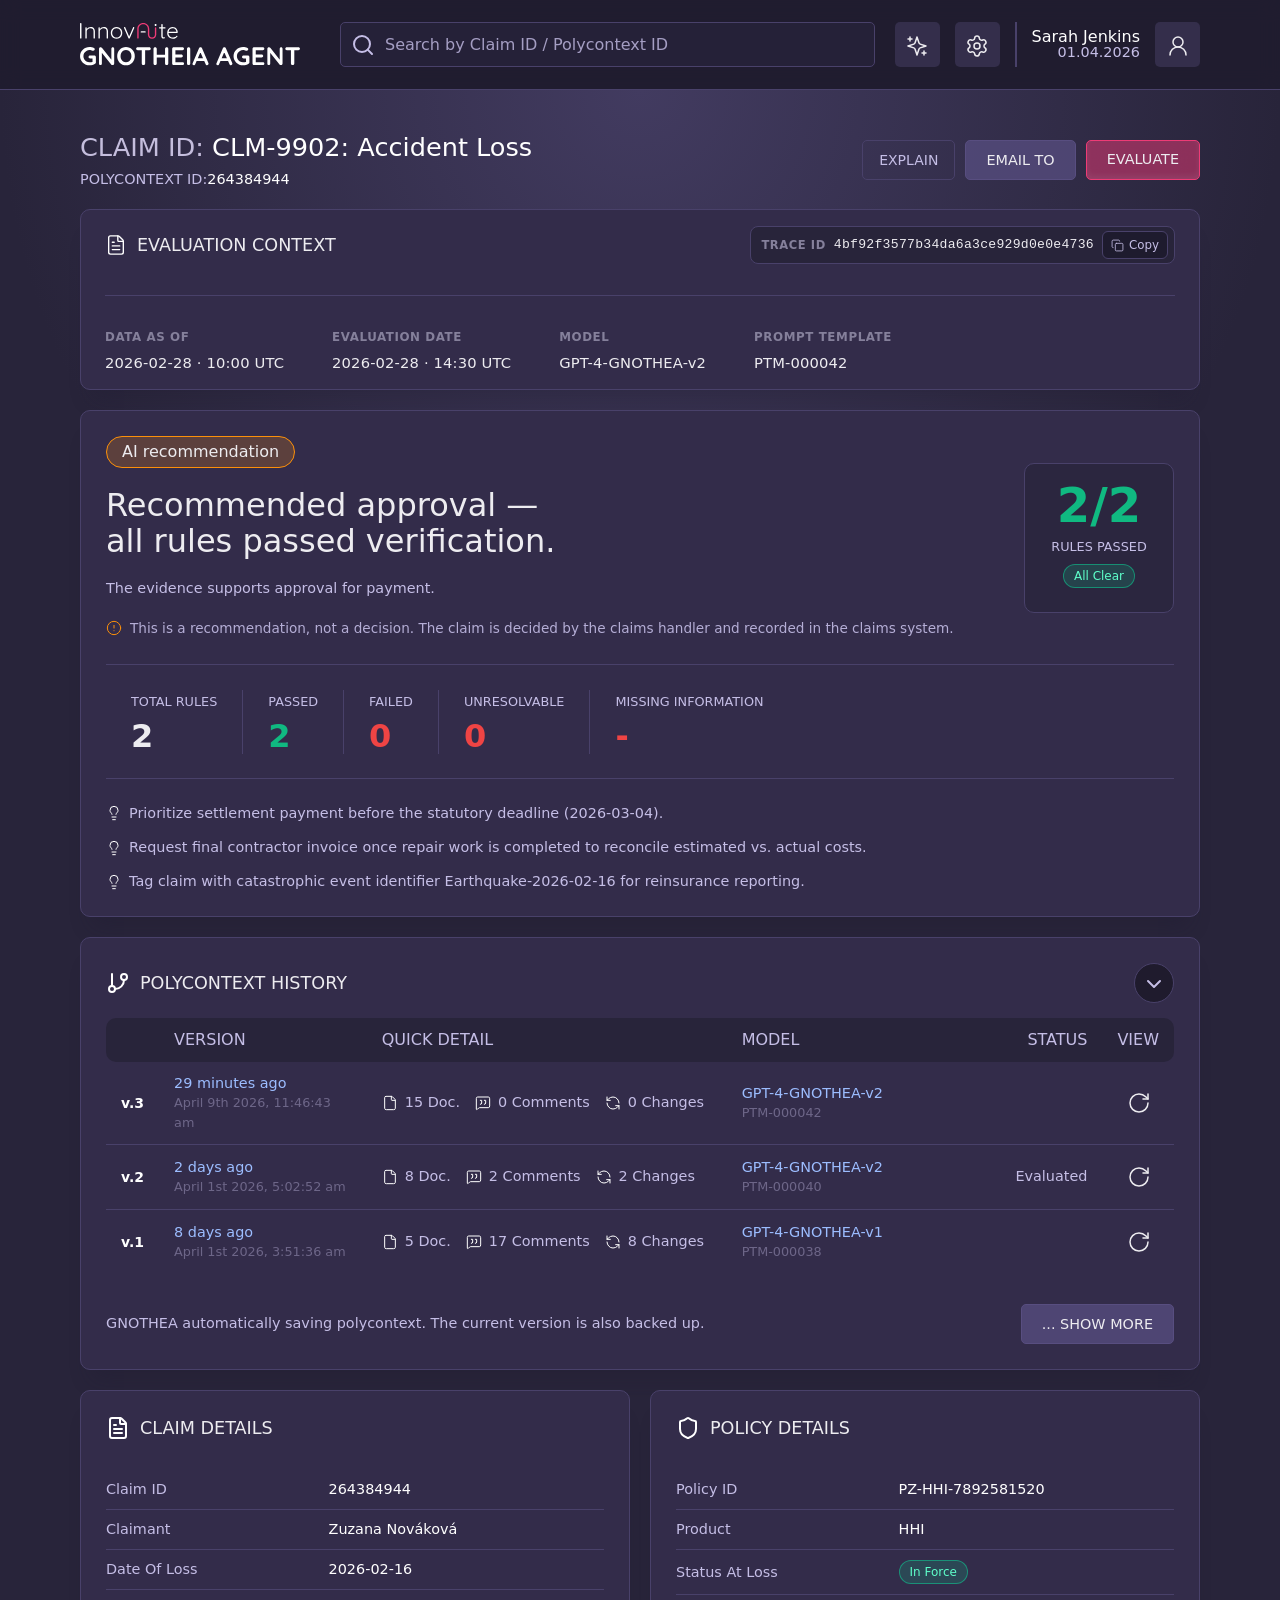
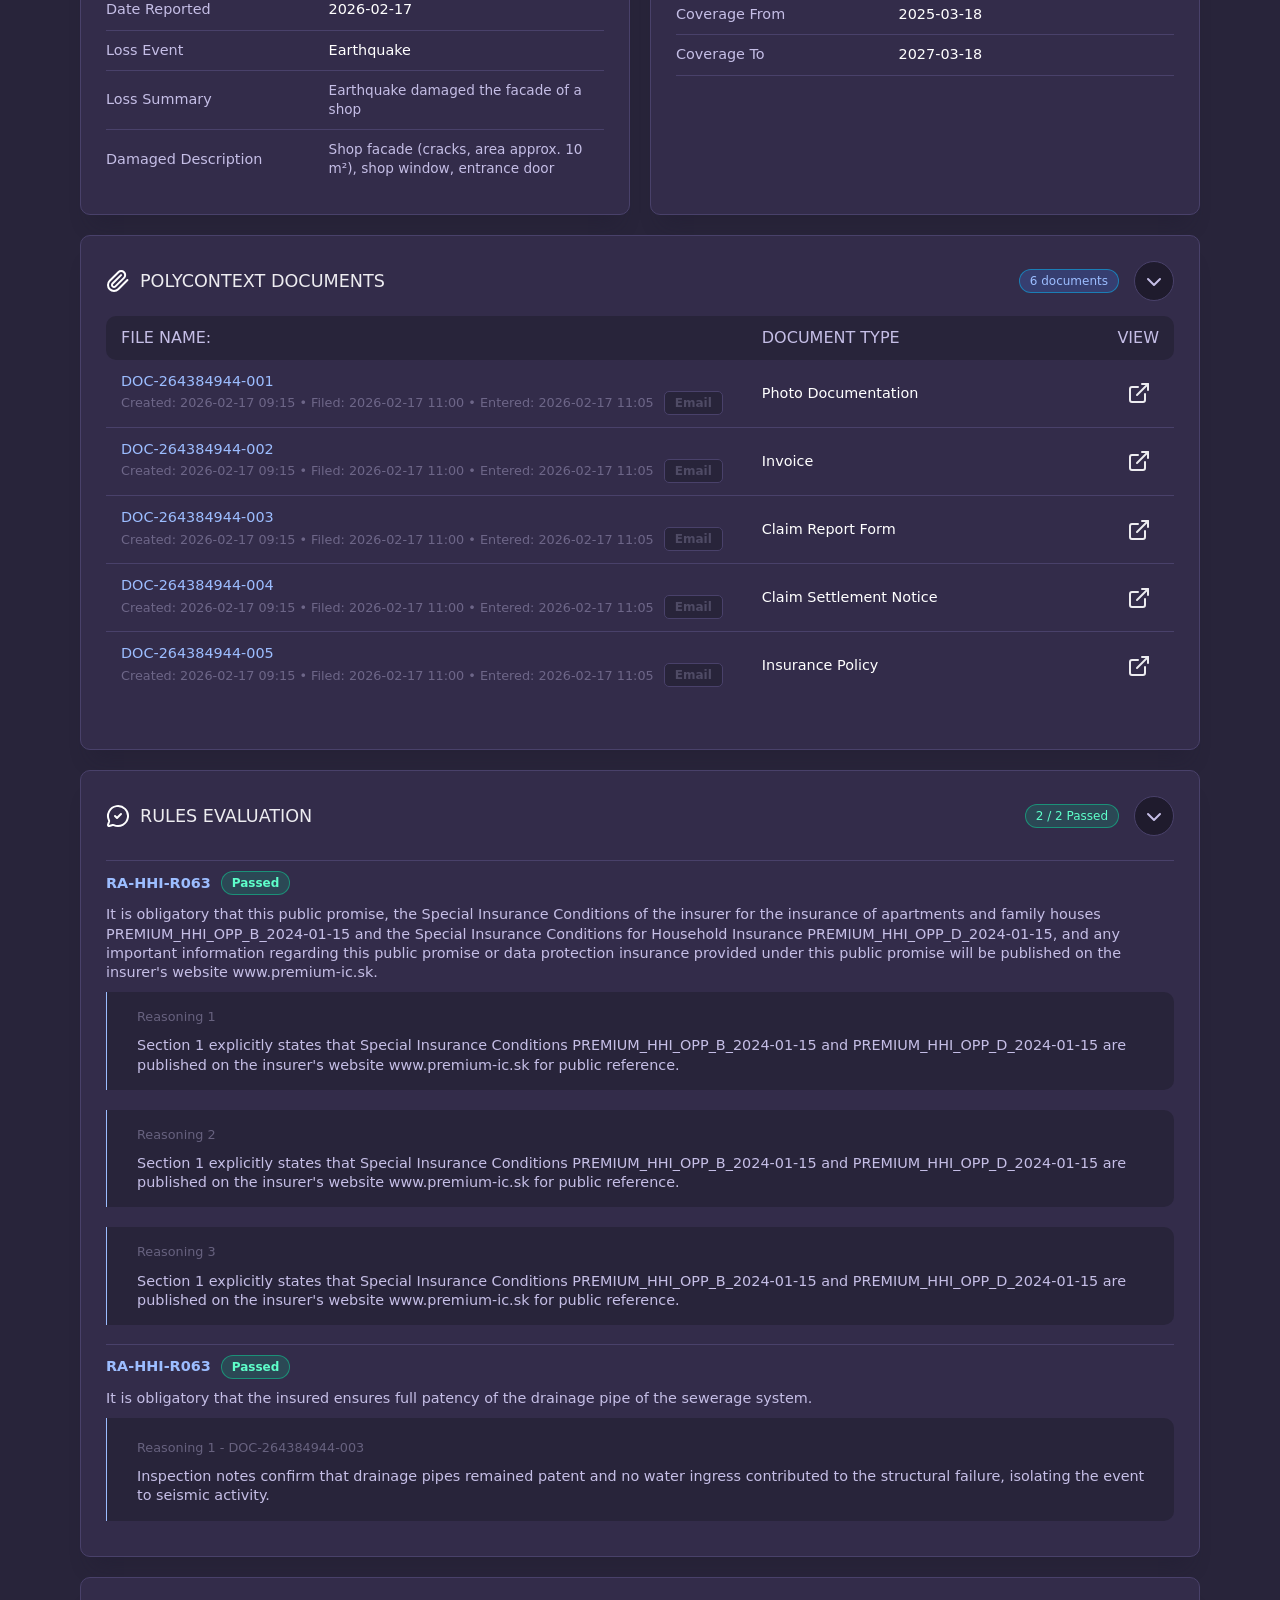
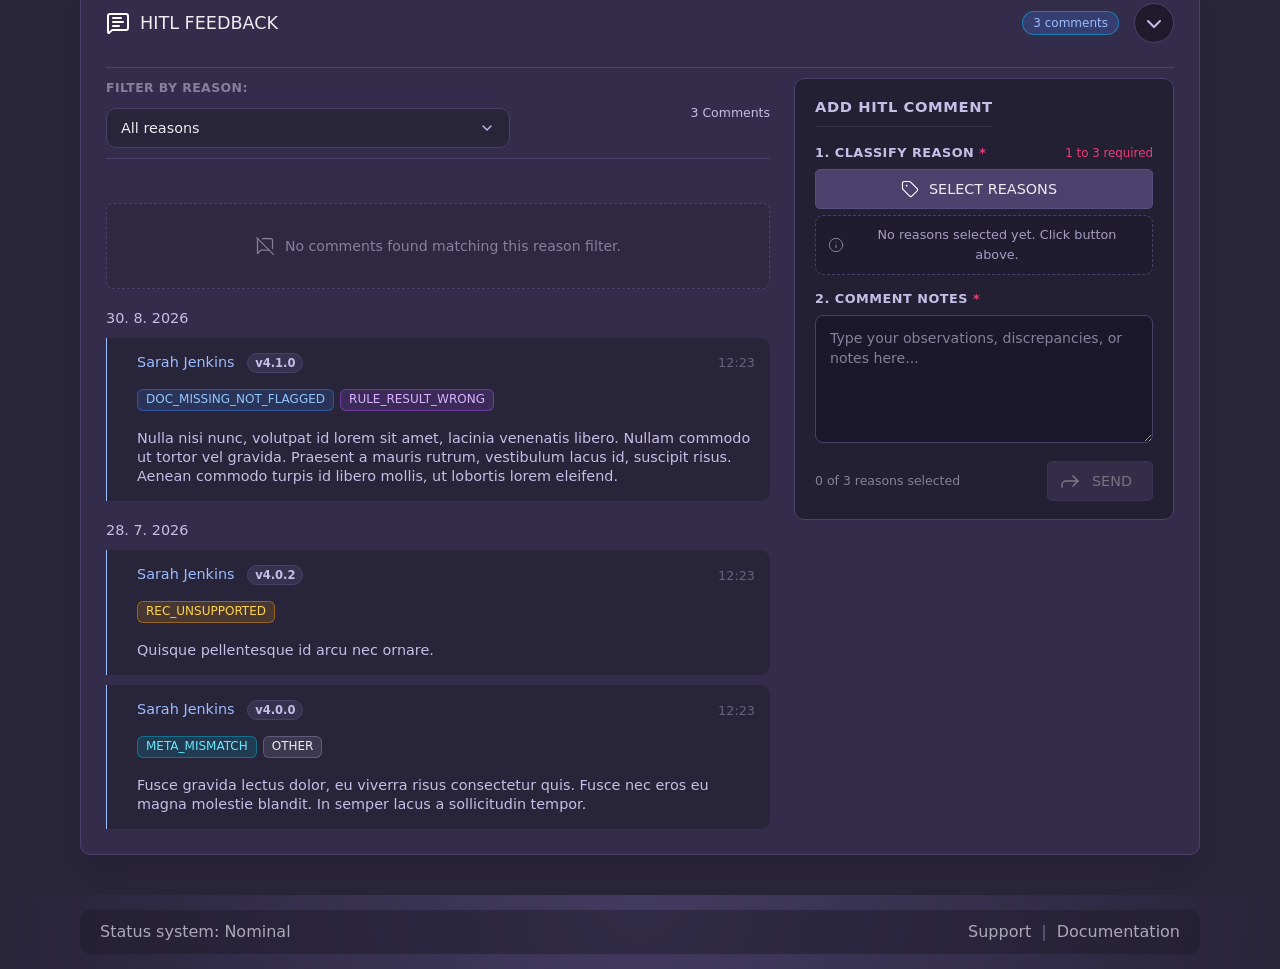
==== claim-detail.html @ 26754377 "Update mobile navigation drawer layout: group action icons side-by-side with user profile" ====
<!DOCTYPE html>
<html data-wf-page="6ad4727d2c3e1e196ad4727d" data-wf-site="69aa2784ca12161ae1c2893b" lang="en">
<head>
  <meta charset="utf-8">
  <title>Claim Evaluation Record - CLM-9902</title>
  <meta content="width=device-width, initial-scale=1" name="viewport">
  <meta content="Webflow" name="generator">
  <link href="css/normalize.css" rel="stylesheet" type="text/css">
  <link href="css/webflow.css" rel="stylesheet" type="text/css">
  <link href="css/gnotheia.webflow.css" rel="stylesheet" type="text/css">
  <link href="css/responsive.css" rel="stylesheet" type="text/css">
  <link href="images/favicon.ico" rel="shortcut icon" type="image/x-icon">
  <link href="images/webclip.png" rel="apple-touch-icon">
</head>
<body class="body">
  <div data-collapse="medium" data-animation="default" data-duration="400" role="banner" class="brix---header-wrapper-lenka w-nav">
    <div class="brix---container-default w-container">
      <div class="brix---header-content-wrapper">
        <div class="div-block-36">
          <a href="index.html" class="brix---header-logo-link w-nav-brand"><img width="254" src="images/GA_Logo_v2.svg" alt="Gnotheia" class="brix---header-logo"></a>
          <div class="searchwrap">
            <div class="search_input">
              <div class="code-embed-8 w-embed"><svg xmlns="http://www.w3.org/2000/svg" width="24" height="24" viewbox="0 0 24 24" fill="none" stroke="currentColor" stroke-width="2" stroke-linecap="round" stroke-linejoin="round" class="lucide lucide-search-icon lucide-search">
                  <path d="m21 21-4.34-4.34"></path>
                  <circle cx="11" cy="11" r="8"></circle>
                </svg></div>
              <input type="search" class="search-input-field" placeholder="Search by Claim ID / Polycontext ID" aria-label="Search by Claim ID / Polycontext ID">
            </div>
          </div>
          <div>
            <nav role="navigation" class="brix---header-menu-wrapper w-nav-menu">
              <ul role="list" class="brix---header-nav-menu-list">
                <li class="brix---header-nav-list-item mobile-menu-search-item">
                  <div class="searchwrap">
                    <div class="search_input">
                      <div class="code-embed-8 w-embed"><svg xmlns="http://www.w3.org/2000/svg" width="24" height="24" viewBox="0 0 24 24" fill="none" stroke="currentColor" stroke-width="2" stroke-linecap="round" stroke-linejoin="round" class="lucide lucide-search-icon lucide-search">
                          <path d="m21 21-4.34-4.34"></path>
                          <circle cx="11" cy="11" r="8"></circle>
                        </svg></div>
                      <input type="search" class="search-input-field" placeholder="Search by Claim ID / Polycontext ID" aria-label="Search by Claim ID / Polycontext ID">
                    </div>
                  </div>
                </li>
                <li class="brix---header-nav-list-item hide_menu_item">
                  <div data-delay="0" data-hover="true" class="brix---dropdown-wrapper w-dropdown">
                    <div class="brix---dropdown-toggle w-dropdown-toggle">
                      <div>Resources</div><img alt="Icon Rounded Chevron Dark - BRIX Templates" src="images/line-rounded-chevron-down-black-brix-templates.svg" class="brix---dropdown-chevron">
                    </div>
                    <nav class="brix---dropdown-column-wrapper w-dropdown-list">
                      <div class="brix---dropdown-card">
                        <div class="brix---dropdown-pd">
                          <div class="w-layout-grid brix---dropdown-links-grid">
                            <a href="#" class="brix---dropdown-link w-dropdown-link">Mobile app</a>
                            <a href="#" class="brix---dropdown-link w-dropdown-link">Desktop app</a>
                            <a href="#" class="brix---dropdown-link w-dropdown-link">Multiple users</a>
                            <a href="#" class="brix---dropdown-link w-dropdown-link">Integrations</a>
                            <a href="#" class="brix---dropdown-link w-dropdown-link">Monthly reports</a>
                            <a href="#" class="brix---dropdown-link w-dropdown-link">Granular permissions</a>
                          </div>
                        </div>
                      </div>
                    </nav>
                  </div>
                </li>
                <li class="brix---header-nav-list-item nav-actions-wrap">
                  <a href="explainability.html" class="user_btn w-inline-block" title="Explainability" aria-label="Explainability">
                    <div class="code-embed-8 w-embed"><svg xmlns="http://www.w3.org/2000/svg" width="24" height="24" viewbox="0 0 24 24" fill="none" stroke="currentColor" stroke-width="1.5" stroke-linecap="round" stroke-linejoin="round" class="lucide lucide-sparkles-icon lucide-sparkles">
                        <path d="m12 3-1.912 5.813a2 2 0 0 1-1.275 1.275L3 12l5.813 1.912a2 2 0 0 1 1.275 1.275L12 21l1.912-5.813a2 2 0 0 1 1.275-1.275L21 12l-5.813-1.912a2 2 0 0 1-1.275-1.275L12 3Z"></path>
                        <path d="M5 3v4"></path>
                        <path d="M19 17v4"></path>
                        <path d="M3 5h4"></path>
                        <path d="M17 19h4"></path>
                      </svg></div>
                  </a>
                  <a href="rules-management.html" class="user_btn w-inline-block" title="Rules Management" aria-label="Rules Management">
                    <div class="code-embed-8 w-embed"><svg xmlns="http://www.w3.org/2000/svg" width="24" height="24" viewbox="0 0 24 24" fill="none" stroke="currentColor" stroke-width="1.5" stroke-linecap="round" stroke-linejoin="round" class="lucide lucide-settings-icon lucide-settings">
                        <path d="M9.671 4.136a2.34 2.34 0 0 1 4.659 0 2.34 2.34 0 0 0 3.319 1.915 2.34 2.34 0 0 1 2.33 4.033 2.34 2.34 0 0 0 0 3.831 2.34 2.34 0 0 1-2.33 4.033 2.34 2.34 0 0 0-3.319 1.915 2.34 2.34 0 0 1-4.659 0 2.34 2.34 0 0 0-3.32-1.915 2.34 2.34 0 0 1-2.33-4.033 2.34 2.34 0 0 0 0-3.831A2.34 2.34 0 0 1 6.35 6.051a2.34 2.34 0 0 0 3.319-1.915"></path>
                        <circle cx="12" cy="12" r="3"></circle>
                      </svg></div>
                  </a>
                </li>
                <li class="brix---header-nav-list-item">
                  <div class="div-block-75"></div>
                  <div class="user-wrap">
                    <div class="user_name">Sarah Jenkins</div>
                    <div class="user_status">01.04.2026</div>
                  </div>
                  <a href="#" class="user_btn w-inline-block" aria-label="User Profile">
                    <div class="code-embed-8 w-embed"><svg xmlns="http://www.w3.org/2000/svg" width="24" height="24" viewbox="0 0 24 24" fill="none" stroke="currentColor" stroke-width="1.5" stroke-linecap="round" stroke-linejoin="round" class="lucide lucide-user-round-icon lucide-user-round">
                        <circle cx="12" cy="8" r="5"></circle>
                        <path d="M20 21a8 8 0 0 0-16 0"></path>
                      </svg></div>
                  </a>
                </li>
              </ul>
            </nav>
            <div class="brix---hamburger-menu-wrapper w-nav-button" aria-label="Toggle navigation" role="button" tabindex="0">
              <div class="brix---hamburger-menu-bar-top"></div>
              <div class="brix---hamburger-menu-bar-bottom"></div>
            </div>
          </div>
        </div>
      </div>
    </div>
  </div>
  <section id="Work-Packages" class="s_work_packages">
    <div class="w-layout-blockcontainer container_new w-container">
      <div class="special_header">
        <div class="header_wrapper">
          <div class="div-block-69">
            <h2 class="heading-1-copy">CLAIM ID: <span class="text-span-4">CLM-9902: Accident Loss</span></h2>
            <div class="red-only">POLYCONTEXT ID: <span class="white-text">264384944</span><br></div>
          </div>
          <div class="button_wrap">
            <button type="button" id="btnExplain" class="button_gn_sec tertiary w-inline-block" title="Request Explainability Analysis">
              <span class="btn-text">EXPLAIN</span>
              <span class="btn-spinner" style="display:none;"></span>
            </button>
            <a href="#" class="button_gn_sec dark w-inline-block">
              <div>Email To</div>
            </a>
            <a href="#" class="button_gn w-inline-block">
              <div class="text-block-5">Evaluate</div>
            </a>
          </div>
        </div>
        <div id="explainToastNotification" class="explain-toast-notification" style="display: none;">
          <div class="explain-toast-content">
            <span class="explain-toast-badge">EXP-0042</span>
            <span>Explain request created · ID <strong>EXP-0042</strong></span>
            <a href="explainability.html?id=EXP-0042" class="explain-toast-link">View in Explainability &rarr;</a>
          </div>
          <button type="button" class="explain-toast-close" id="btnCloseExplainToast" aria-label="Close notification">&times;</button>
        </div>
      </div>
      <div class="content-wrap">
        <div class="object-box eval-context-box">
          <div class="eval-context-header-bar">
            <div class="side-wrap-left">
              <div class="ico-header w-embed"><svg xmlns="http://www.w3.org/2000/svg" width="22" height="22" viewbox="0 0 24 24" fill="none" stroke="currentColor" stroke-width="1.5" stroke-linecap="round" stroke-linejoin="round" class="lucide lucide-file-text-icon lucide-file-text">
                  <path d="M6 22a2 2 0 0 1-2-2V4a2 2 0 0 1 2-2h8a2.4 2.4 0 0 1 1.704.706l3.588 3.588A2.4 2.4 0 0 1 20 8v12a2 2 0 0 1-2 2z"></path>
                  <path d="M14 2v5a1 1 0 0 0 1 1h5"></path>
                  <path d="M10 9H8"></path>
                  <path d="M16 13H8"></path>
                  <path d="M16 17H8"></path>
                </svg></div>
              <div class="text-block-2">Evaluation context</div>
            </div>
            <div class="eval-context-trace-pill">
              <span class="eval-context-trace-label">Trace ID</span>
              <code class="trace-code-text" id="traceIdValue">4bf92f3577b34da6a3ce929d0e0e4736</code>
              <button type="button" class="btn-copy-trace" id="btnCopyTraceId" title="Copy Trace ID to clipboard" aria-label="Copy Trace ID">
                <svg xmlns="http://www.w3.org/2000/svg" width="13" height="13" viewbox="0 0 24 24" fill="none" stroke="currentColor" stroke-width="1.5" stroke-linecap="round" stroke-linejoin="round" class="lucide lucide-copy-icon lucide-copy"><rect width="14" height="14" x="8" y="8" rx="2" ry="2"/><path d="M4 16c-1.1 0-2-.9-2-2V4c0-1.1.9-2 2-2h10c1.1 0 2 .9 2 2"/></svg>
                <span>Copy</span>
              </button>
            </div>
          </div>
          <div class="divider"></div>
          <div class="eval-context-meta-row">
            <div class="eval-context-meta-col">
              <div class="eval-context-label">Data as of</div>
              <div class="eval-context-value">2026-02-28 · 10:00 UTC</div>
            </div>
            <div class="eval-context-meta-col">
              <div class="eval-context-label">Evaluation date</div>
              <div class="eval-context-value">2026-02-28 · 14:30 UTC</div>
            </div>
            <div class="eval-context-meta-col">
              <div class="eval-context-label">Model</div>
              <div class="eval-context-value">GPT-4-GNOTHEA-v2</div>
            </div>
            <div class="eval-context-meta-col">
              <div class="eval-context-label">Prompt template</div>
              <div class="eval-context-value">PTM-000042</div>
            </div>
          </div>
        </div>
        <div class="object-box">
          <div class="div-block-71">
            <div class="heading_wrap">
              <div class="badge-big">AI recommendation</div>
              <h2 class="heading-jumb">Recommended approval — all rules passed verification.</h2>
              <div class="text-block-3">The evidence supports approval for payment.</div>
              <div class="ico-tags recommendation-disclaimer">
                <div class="code-embed-14 w-embed"><svg xmlns="http://www.w3.org/2000/svg" width="16" height="16" viewbox="0 0 24 24" fill="none" stroke="currentColor" stroke-width="1.5" stroke-linecap="round" stroke-linejoin="round" class="lucide lucide-circle-alert-icon lucide-circle-alert">
                    <circle cx="12" cy="12" r="10"></circle>
                    <line x1="12" x2="12" y1="8" y2="12"></line>
                    <line x1="12" x2="12.01" y1="16" y2="16"></line>
                  </svg></div>
                <div class="text-block-3 disclaimer-text">This is a recommendation, not a decision. The claim is decided by the claims handler and recorded in the claims system.</div>
              </div>
            </div>
            <div class="steps">
              <h2 class="heading-jumbo"><span class="green big">2/2</span></h2>
              <div class="list_line">
                <div class="badge-label small">RULES PASSED</div>
              </div>
              <div class="status-badge">All Clear</div>
            </div>
          </div>
          <div class="divider"></div>
          <div class="recomend_wrap">
            <div class="number-box first">
              <div class="list_line-copy">
                <div class="badge-label small">TOTAL RULES</div>
              </div>
              <h2 class="big-number">2</h2>
            </div>
            <div class="number-box">
              <div class="list_line">
                <div class="badge-label small">PASSED</div>
              </div>
              <h2 class="heading-jumbo"><span class="green">2</span></h2>
            </div>
            <div class="number-box">
              <div class="list_line">
                <div class="badge-label small">FAILED</div>
              </div>
              <h2 class="heading-jumbo"><span class="red">0</span></h2>
            </div>
            <div class="number-box">
              <div class="list_line">
                <div class="badge-label small">UNRESOLVABLE</div>
              </div>
              <h2 class="heading-jumbo"><span class="red">0</span></h2>
            </div>
            <div class="number-box">
              <div class="list_line">
                <div class="badge-label small">MISSING INFORMATION</div>
              </div>
              <h2 class="heading-jumbo"><span class="red">-</span></h2>
            </div>
          </div>
          <div class="divider"></div>
          <div class="ico-tags">
            <div class="code-embed-14 w-embed"><svg xmlns="http://www.w3.org/2000/svg" width="16" height="16" viewbox="0 0 24 24" fill="none" stroke="currentColor" stroke-width="1.5" stroke-linecap="round" stroke-linejoin="round" class="lucide lucide-lightbulb-icon lucide-lightbulb">
                <path d="M15 14c.2-1 .7-1.7 1.5-2.5 1-.9 1.5-2.2 1.5-3.5A6 6 0 0 0 6 8c0 1 .2 2.2 1.5 3.5.7.7 1.3 1.5 1.5 2.5"></path>
                <path d="M9 18h6"></path>
                <path d="M10 22h4"></path>
              </svg></div>
            <div class="text-block-3">Prioritize settlement payment before the statutory deadline (2026-03-04).</div>
          </div>
          <div class="ico-tags">
            <div class="code-embed-14 w-embed"><svg xmlns="http://www.w3.org/2000/svg" width="16" height="16" viewbox="0 0 24 24" fill="none" stroke="currentColor" stroke-width="1.5" stroke-linecap="round" stroke-linejoin="round" class="lucide lucide-lightbulb-icon lucide-lightbulb">
                <path d="M15 14c.2-1 .7-1.7 1.5-2.5 1-.9 1.5-2.2 1.5-3.5A6 6 0 0 0 6 8c0 1 .2 2.2 1.5 3.5.7.7 1.3 1.5 1.5 2.5"></path>
                <path d="M9 18h6"></path>
                <path d="M10 22h4"></path>
              </svg></div>
            <div class="text-block-3">Request final contractor invoice once repair work is completed to reconcile estimated vs. actual costs.</div>
          </div>
          <div class="ico-tags">
            <div class="code-embed-14 w-embed"><svg xmlns="http://www.w3.org/2000/svg" width="16" height="16" viewbox="0 0 24 24" fill="none" stroke="currentColor" stroke-width="1.5" stroke-linecap="round" stroke-linejoin="round" class="lucide lucide-lightbulb-icon lucide-lightbulb">
                <path d="M15 14c.2-1 .7-1.7 1.5-2.5 1-.9 1.5-2.2 1.5-3.5A6 6 0 0 0 6 8c0 1 .2 2.2 1.5 3.5.7.7 1.3 1.5 1.5 2.5"></path>
                <path d="M9 18h6"></path>
                <path d="M10 22h4"></path>
              </svg></div>
            <div class="text-block-3">Tag claim with catastrophic event identifier Earthquake-2026-02-16 for reinsurance reporting.</div>
          </div>
        </div>
        <div class="object-box-copy">
          <div class="box_label_wrap">
            <div class="side-wrap-left">
              <div class="ico-header w-embed"><svg xmlns="http://www.w3.org/2000/svg" width="24" height="24" viewbox="0 0 24 24" fill="none" stroke="currentColor" stroke-width="2" stroke-linecap="round" stroke-linejoin="round" class="lucide lucide-git-branch-icon lucide-git-branch">
                  <line x1="6" x2="6" y1="3" y2="15"></line>
                  <circle cx="18" cy="6" r="3"></circle>
                  <circle cx="6" cy="18" r="3"></circle>
                  <path d="M18 9a9 9 0 0 1-9 9"></path>
                </svg></div>
              <div class="text-block-2">Polycontext history</div>
            </div>
            <div class="side-wrap smallgap">
              <a href="#" class="link-block-2 w-inline-block" data-toggle-collapse="historyTableWrap" aria-label="Toggle history table">
                <div class="code-embed-13 w-embed"><svg xmlns="http://www.w3.org/2000/svg" width="24" height="24" viewbox="0 0 24 24" fill="none" stroke="currentColor" stroke-width="2" stroke-linecap="round" stroke-linejoin="round" class="lucide lucide-chevron-down-icon lucide-chevron-down">
                    <path d="m6 9 6 6 6-6"></path>
                  </svg></div>
              </a>
            </div>
          </div>

          <!-- Semantic Responsive History Table -->
          <div class="table-responsive" id="historyTableWrap">
            <table class="table-history">
              <thead>
                <tr>
                  <th><div class="div-block-89"></div></th>
                  <th>
                    <div class="column_wrap">
                      <div class="badge-label">Version</div>
                    </div>
                  </th>
                  <th>
                    <div class="column_wrap">
                      <div class="badge-label">Quick detail</div>
                    </div>
                  </th>
                  <th>
                    <div class="column_wrap">
                      <div class="badge-label">Model</div>
                    </div>
                  </th>
                  <th>
                    <div class="column_wrap right">
                      <div class="badge-label">StATUS</div>
                    </div>
                  </th>
                  <th>
                    <div class="column_wrap right">
                      <div class="badge-label">View</div>
                    </div>
                  </th>
                </tr>
              </thead>
              <tbody>
                <tr class="clean">
                  <td><div class="number">v.3</div></td>
                  <td>
                    <div class="data_wrap">
                      <div class="upline_wrtap-copy">
                        <div class="up_data">29 minutes ago</div>
                      </div>
                      <div class="downline_data_wrap-copy">
                        <div class="low_data">April 9th 2026, 11:46:43 am</div>
                      </div>
                    </div>
                  </td>
                  <td>
                    <div class="column_wrap">
                      <div class="tag-wrap">
                        <div class="ico-tags">
                          <div class="code-embed-14 w-embed"><svg xmlns="http://www.w3.org/2000/svg" width="16" height="16" viewbox="0 0 24 24" fill="none" stroke="currentColor" stroke-width="1.5" stroke-linecap="round" stroke-linejoin="round" class="lucide lucide-file-icon lucide-file">
                              <path d="M6 22a2 2 0 0 1-2-2V4a2 2 0 0 1 2-2h8a2.4 2.4 0 0 1 1.704.706l3.588 3.588A2.4 2.4 0 0 1 20 8v12a2 2 0 0 1-2 2z"></path>
                              <path d="M14 2v5a1 1 0 0 0 1 1h5"></path>
                            </svg></div>
                          <div class="red-only">15 doc.</div>
                        </div>
                        <div class="ico-tags">
                          <div class="code-embed-14 w-embed"><svg xmlns="http://www.w3.org/2000/svg" width="16" height="16" viewbox="0 0 24 24" fill="none" stroke="currentColor" stroke-width="1.5" stroke-linecap="round" stroke-linejoin="round" class="lucide lucide-message-square-quote-icon lucide-message-square-quote">
                              <path d="M14 14a2 2 0 0 0 2-2V8h-2"></path>
                              <path d="M22 17a2 2 0 0 1-2 2H6.828a2 2 0 0 0-1.414.586l-2.202 2.202A.71.71 0 0 1 2 21.286V5a2 2 0 0 1 2-2h16a2 2 0 0 1 2 2z"></path>
                              <path d="M8 14a2 2 0 0 0 2-2V8H8"></path>
                            </svg></div>
                          <div class="red-only">0 comments</div>
                        </div>
                        <div class="ico-tags">
                          <div class="code-embed-14 w-embed"><svg xmlns="http://www.w3.org/2000/svg" width="16" height="16" viewbox="0 0 24 24" fill="none" stroke="currentColor" stroke-width="1.5" stroke-linecap="round" stroke-linejoin="round" class="lucide lucide-refresh-ccw-icon lucide-refresh-ccw">
                              <path d="M21 12a9 9 0 0 0-9-9 9.75 9.75 0 0 0-6.74 2.74L3 8"></path>
                              <path d="M3 3v5h5"></path>
                              <path d="M3 12a9 9 0 0 0 9 9 9.75 9.75 0 0 0 6.74-2.74L21 16"></path>
                              <path d="M16 16h5v5"></path>
                            </svg></div>
                          <div class="red-only">0 changes</div>
                        </div>
                      </div>
                    </div>
                  </td>
                  <td>
                    <div class="data_wrap">
                      <div class="upline_wrtap-copy">
                        <div class="up_data">GPT-4-GNOTHEA-v2</div>
                      </div>
                      <div class="downline_data_wrap-copy">
                        <div class="low_data">PTM-000042</div>
                      </div>
                    </div>
                  </td>
                  <td>
                    <div class="column_wrap right">
                      <div class="status-badge hiden">Evaluated</div>
                    </div>
                  </td>
                  <td>
                    <div class="column_wrap right">
                      <a href="#" class="user_btn_dark btn-open-doc w-inline-block" data-doc-id="CLM-9902 (v.3)" data-doc-title="AI Pre-Assessment Report" data-doc-meta="April 9th 2026, 11:46:43 am • Model: GPT-4-GNOTHEA-v2" data-doc-type="Evaluation Report" title="View v.3 Report">
                        <div class="code-embed-8 w-embed"><svg xmlns="http://www.w3.org/2000/svg" width="24" height="24" viewbox="0 0 24 24" fill="none" stroke="currentColor" stroke-width="1.5" stroke-linecap="round" stroke-linejoin="round" class="lucide lucide-rotate-cw-icon lucide-rotate-cw">
                            <path d="M21 12a9 9 0 1 1-9-9c2.52 0 4.93 1 6.74 2.74L21 8"></path>
                            <path d="M21 3v5h-5"></path>
                          </svg></div>
                      </a>
                    </div>
                  </td>
                </tr>
                <tr class="clean">
                  <td><div class="number">v.2</div></td>
                  <td>
                    <div class="data_wrap">
                      <div class="upline_wrtap-copy">
                        <div class="up_data">2 days ago</div>
                      </div>
                      <div class="downline_data_wrap-copy">
                        <div class="low_data">April 1st 2026, 5:02:52 am</div>
                      </div>
                    </div>
                  </td>
                  <td>
                    <div class="column_wrap">
                      <div class="tag-wrap">
                        <div class="ico-tags">
                          <div class="code-embed-14 w-embed"><svg xmlns="http://www.w3.org/2000/svg" width="16" height="16" viewbox="0 0 24 24" fill="none" stroke="currentColor" stroke-width="1.5" stroke-linecap="round" stroke-linejoin="round" class="lucide lucide-file-icon lucide-file">
                              <path d="M6 22a2 2 0 0 1-2-2V4a2 2 0 0 1 2-2h8a2.4 2.4 0 0 1 1.704.706l3.588 3.588A2.4 2.4 0 0 1 20 8v12a2 2 0 0 1-2 2z"></path>
                              <path d="M14 2v5a1 1 0 0 0 1 1h5"></path>
                            </svg></div>
                          <div class="red-only">8 doc.</div>
                        </div>
                        <div class="ico-tags">
                          <div class="code-embed-14 w-embed"><svg xmlns="http://www.w3.org/2000/svg" width="16" height="16" viewbox="0 0 24 24" fill="none" stroke="currentColor" stroke-width="1.5" stroke-linecap="round" stroke-linejoin="round" class="lucide lucide-message-square-quote-icon lucide-message-square-quote">
                              <path d="M14 14a2 2 0 0 0 2-2V8h-2"></path>
                              <path d="M22 17a2 2 0 0 1-2 2H6.828a2 2 0 0 0-1.414.586l-2.202 2.202A.71.71 0 0 1 2 21.286V5a2 2 0 0 1 2-2h16a2 2 0 0 1 2 2z"></path>
                              <path d="M8 14a2 2 0 0 0 2-2V8H8"></path>
                            </svg></div>
                          <div class="red-only">2 comments</div>
                        </div>
                        <div class="ico-tags">
                          <div class="code-embed-14 w-embed"><svg xmlns="http://www.w3.org/2000/svg" width="16" height="16" viewbox="0 0 24 24" fill="none" stroke="currentColor" stroke-width="1.5" stroke-linecap="round" stroke-linejoin="round" class="lucide lucide-refresh-ccw-icon lucide-refresh-ccw">
                              <path d="M21 12a9 9 0 0 0-9-9 9.75 9.75 0 0 0-6.74 2.74L3 8"></path>
                              <path d="M3 3v5h5"></path>
                              <path d="M3 12a9 9 0 0 0 9 9 9.75 9.75 0 0 0 6.74-2.74L21 16"></path>
                              <path d="M16 16h5v5"></path>
                            </svg></div>
                          <div class="red-only">2 changes</div>
                        </div>
                      </div>
                    </div>
                  </td>
                  <td>
                    <div class="data_wrap">
                      <div class="upline_wrtap-copy">
                        <div class="up_data">GPT-4-GNOTHEA-v2</div>
                      </div>
                      <div class="downline_data_wrap-copy">
                        <div class="low_data">PTM-000040</div>
                      </div>
                    </div>
                  </td>
                  <td>
                    <div class="column_wrap right">
                      <div class="red-only">Evaluated</div>
                    </div>
                  </td>
                  <td>
                    <div class="column_wrap right">
                      <a href="#" class="user_btn_dark btn-open-doc w-inline-block" data-doc-id="CLM-9902 (v.2)" data-doc-title="AI Pre-Assessment Report" data-doc-meta="April 1st 2026, 5:02:52 am • Model: GPT-4-GNOTHEA-v2" data-doc-type="Evaluation Report" title="View v.2 Report">
                        <div class="code-embed-8 w-embed"><svg xmlns="http://www.w3.org/2000/svg" width="24" height="24" viewbox="0 0 24 24" fill="none" stroke="currentColor" stroke-width="1.5" stroke-linecap="round" stroke-linejoin="round" class="lucide lucide-rotate-cw-icon lucide-rotate-cw">
                            <path d="M21 12a9 9 0 1 1-9-9c2.52 0 4.93 1 6.74 2.74L21 8"></path>
                            <path d="M21 3v5h-5"></path>
                          </svg></div>
                      </a>
                    </div>
                  </td>
                </tr>
                <tr class="clean last">
                  <td><div class="number">v.1</div></td>
                  <td>
                    <div class="data_wrap">
                      <div class="upline_wrtap-copy">
                        <div class="up_data">8 days ago</div>
                      </div>
                      <div class="downline_data_wrap-copy">
                        <div class="low_data">April 1st 2026, 3:51:36 am</div>
                      </div>
                    </div>
                  </td>
                  <td>
                    <div class="column_wrap">
                      <div class="tag-wrap">
                        <div class="ico-tags">
                          <div class="code-embed-14 w-embed"><svg xmlns="http://www.w3.org/2000/svg" width="16" height="16" viewbox="0 0 24 24" fill="none" stroke="currentColor" stroke-width="1.5" stroke-linecap="round" stroke-linejoin="round" class="lucide lucide-file-icon lucide-file">
                              <path d="M6 22a2 2 0 0 1-2-2V4a2 2 0 0 1 2-2h8a2.4 2.4 0 0 1 1.704.706l3.588 3.588A2.4 2.4 0 0 1 20 8v12a2 2 0 0 1-2 2z"></path>
                              <path d="M14 2v5a1 1 0 0 0 1 1h5"></path>
                            </svg></div>
                          <div class="red-only">5 doc.</div>
                        </div>
                        <div class="ico-tags">
                          <div class="code-embed-14 w-embed"><svg xmlns="http://www.w3.org/2000/svg" width="16" height="16" viewbox="0 0 24 24" fill="none" stroke="currentColor" stroke-width="1.5" stroke-linecap="round" stroke-linejoin="round" class="lucide lucide-message-square-quote-icon lucide-message-square-quote">
                              <path d="M14 14a2 2 0 0 0 2-2V8h-2"></path>
                              <path d="M22 17a2 2 0 0 1-2 2H6.828a2 2 0 0 0-1.414.586l-2.202 2.202A.71.71 0 0 1 2 21.286V5a2 2 0 0 1 2-2h16a2 2 0 0 1 2 2z"></path>
                              <path d="M8 14a2 2 0 0 0 2-2V8H8"></path>
                            </svg></div>
                          <div class="red-only">17 comments</div>
                        </div>
                        <div class="ico-tags">
                          <div class="code-embed-14 w-embed"><svg xmlns="http://www.w3.org/2000/svg" width="16" height="16" viewbox="0 0 24 24" fill="none" stroke="currentColor" stroke-width="1.5" stroke-linecap="round" stroke-linejoin="round" class="lucide lucide-refresh-ccw-icon lucide-refresh-ccw">
                              <path d="M21 12a9 9 0 0 0-9-9 9.75 9.75 0 0 0-6.74 2.74L3 8"></path>
                              <path d="M3 3v5h5"></path>
                              <path d="M3 12a9 9 0 0 0 9 9 9.75 9.75 0 0 0 6.74-2.74L21 16"></path>
                              <path d="M16 16h5v5"></path>
                            </svg></div>
                          <div class="red-only">8 changes</div>
                        </div>
                      </div>
                    </div>
                  </td>
                  <td>
                    <div class="data_wrap">
                      <div class="upline_wrtap-copy">
                        <div class="up_data">GPT-4-GNOTHEA-v1</div>
                      </div>
                      <div class="downline_data_wrap-copy">
                        <div class="low_data">PTM-000038</div>
                      </div>
                    </div>
                  </td>
                  <td>
                    <div class="column_wrap right">
                      <div class="status-badge hiden">Evaluated</div>
                    </div>
                  </td>
                  <td>
                    <div class="column_wrap right">
                      <a href="#" class="user_btn_dark btn-open-doc w-inline-block" data-doc-id="CLM-9902 (v.1)" data-doc-title="AI Pre-Assessment Report" data-doc-meta="April 1st 2026, 3:51:36 am • Model: GPT-4-GNOTHEA-v1" data-doc-type="Evaluation Report" title="View v.1 Report">
                        <div class="code-embed-8 w-embed"><svg xmlns="http://www.w3.org/2000/svg" width="24" height="24" viewbox="0 0 24 24" fill="none" stroke="currentColor" stroke-width="1.5" stroke-linecap="round" stroke-linejoin="round" class="lucide lucide-rotate-cw-icon lucide-rotate-cw">
                            <path d="M21 12a9 9 0 1 1-9-9c2.52 0 4.93 1 6.74 2.74L21 8"></path>
                            <path d="M21 3v5h-5"></path>
                          </svg></div>
                      </a>
                    </div>
                  </td>
                </tr>
              </tbody>
            </table>
          </div>

          <div class="spacer_div"></div>
          <div class="button-wrap">
            <div class="text-block-3">GNOTHEA automatically saving polycontext. The current version is also backed up.</div>
            <a href="#" class="button_gn_sec dark w-inline-block">
              <div>... Show more</div>
            </a>
          </div>
        </div>
        <div class="div-block-83">
          <div class="object-box">
            <div class="claims-wrap">
              <div class="claims_detaul">
                <div class="box_label_wrap">
                  <div class="side-wrap-left">
                    <div class="ico-header w-embed"><svg xmlns="http://www.w3.org/2000/svg" width="24" height="24" viewbox="0 0 24 24" fill="none" stroke="currentColor" stroke-width="2" stroke-linecap="round" stroke-linejoin="round" class="lucide lucide-file-text-icon lucide-file-text">
                        <path d="M6 22a2 2 0 0 1-2-2V4a2 2 0 0 1 2-2h8a2.4 2.4 0 0 1 1.704.706l3.588 3.588A2.4 2.4 0 0 1 20 8v12a2 2 0 0 1-2 2z"></path>
                        <path d="M14 2v5a1 1 0 0 0 1 1h5"></path>
                        <path d="M10 9H8"></path>
                        <path d="M16 13H8"></path>
                        <path d="M16 17H8"></path>
                      </svg></div>
                    <div class="text-block-2">CLAIM DETAILS</div>
                  </div>
                </div>
                <div class="divider clear"></div>
                <div class="div-block-81">
                  <div class="red-only">Claim ID</div>
                  <div class="red-only data">264384944</div>
                </div>
                <div class="div-block-81">
                  <div class="red-only">Claimant</div>
                  <div class="red-only data">Zuzana Nováková</div>
                </div>
                <div class="div-block-81">
                  <div class="red-only">Date Of Loss</div>
                  <div class="red-only data">2026-02-16</div>
                </div>
                <div class="div-block-81">
                  <div class="red-only">Date Reported</div>
                  <div class="red-only data">2026-02-17</div>
                </div>
                <div class="div-block-81">
                  <div class="red-only">Loss Event</div>
                  <div class="red-only data">Earthquake</div>
                </div>
                <div class="div-block-81">
                  <div class="red-only">Loss Summary</div>
                  <div class="text-block-6">Earthquake damaged the facade of a shop</div>
                </div>
                <div class="div-block-81 last">
                  <div class="red-only">Damaged Description</div>
                  <div class="text-block-6">Shop facade (cracks, area approx. 10 m²), shop window, entrance door</div>
                </div>
              </div>
            </div>
          </div>
          <div class="object-box">
            <div class="claims-wrap">
              <div class="claims_detaul">
                <div class="box_label_wrap">
                  <div class="side-wrap-left">
                    <div class="ico-header w-embed"><svg xmlns="http://www.w3.org/2000/svg" width="24" height="24" viewbox="0 0 24 24" fill="none" stroke="currentColor" stroke-width="2" stroke-linecap="round" stroke-linejoin="round" class="lucide lucide-shield-icon lucide-shield">
                        <path d="M20 13c0 5-3.5 7.5-7.66 8.95a1 1 0 0 1-.67-.01C7.5 20.5 4 18 4 13V6a1 1 0 0 1 1-1c2 0 4.5-1.2 6.24-2.72a1.17 1.17 0 0 1 1.52 0C14.51 3.81 17 5 19 5a1 1 0 0 1 1 1z"></path>
                      </svg></div>
                    <div class="text-block-2">POLICY DETAILS</div>
                  </div>
                </div>
                <div class="divider clear"></div>
                <div class="div-block-81 first">
                  <div class="red-only">Policy ID</div>
                  <div class="red-only data">PZ-HHI-7892581520</div>
                </div>
                <div class="div-block-81">
                  <div class="red-only">Product</div>
                  <div class="red-only data">HHI</div>
                </div>
                <div class="div-block-81">
                  <div class="red-only">Status At Loss</div>
                  <div class="div-block-82">
                    <div class="status-badge">In Force</div>
                  </div>
                </div>
                <div class="div-block-81">
                  <div class="red-only">Coverage From</div>
                  <div class="red-only data">2025-03-18</div>
                </div>
                <div class="div-block-81">
                  <div class="red-only">Coverage To</div>
                  <div class="red-only data">2027-03-18</div>
                </div>
              </div>
            </div>
          </div>
        </div>
        <div class="object-box-copy">
          <div class="box_label_wrap">
            <div class="side-wrap-left">
              <div class="ico-header w-embed"><svg xmlns="http://www.w3.org/2000/svg" width="24" height="24" viewbox="0 0 24 24" fill="none" stroke="currentColor" stroke-width="2" stroke-linecap="round" stroke-linejoin="round" class="lucide lucide-paperclip-icon lucide-paperclip">
                  <path d="m21.44 11.05-9.19 9.19a6 6 0 0 1-8.49-8.49l8.57-8.57A4 4 0 1 1 18 8.84l-8.59 8.57a2 2 0 0 1-2.83-2.83l8.49-8.48"></path>
                </svg></div>
              <div class="text-block-2">Polycontext documents</div>
            </div>
            <div class="side-wrap smallgap">
              <div class="status-badge progress">6 documents</div>
              <a href="#" class="link-block-2 w-inline-block" data-toggle-collapse="docsTableWrap" aria-label="Toggle documents table">
                <div class="code-embed-13 w-embed"><svg xmlns="http://www.w3.org/2000/svg" width="24" height="24" viewbox="0 0 24 24" fill="none" stroke="currentColor" stroke-width="2" stroke-linecap="round" stroke-linejoin="round" class="lucide lucide-chevron-down-icon lucide-chevron-down">
                    <path d="m6 9 6 6 6-6"></path>
                  </svg></div>
              </a>
            </div>
          </div>

          <!-- Semantic Responsive Documents Table -->
          <div class="table-responsive" id="docsTableWrap">
            <table class="table-head_wrap">
              <thead>
                <tr>
                  <th>
                    <div class="column_wrap">
                      <div class="badge-label">FILE NAME:</div>
                    </div>
                  </th>
                  <th>
                    <div class="column_wrap">
                      <div class="badge-label">DOCUMENT TYPE</div>
                    </div>
                  </th>
                  <th>
                    <div class="column_wrap right">
                      <div class="badge-label">VIEW</div>
                    </div>
                  </th>
                </tr>
              </thead>
              <tbody>
                <tr class="clean">
                  <td>
                    <div class="data_wrap">
                      <div class="upline_wrtap-copy">
                        <div class="up_data">DOC-264384944-001</div>
                      </div>
                      <div class="downline_data_wrap-copy">
                        <div class="low_data">Created: 2026-02-17 09:15<span> • </span>Filed: 2026-02-17 11:00 • Entered: 2026-02-17 11:05 </div>
                        <div class="mini-tag"><strong>Email</strong></div>
                      </div>
                    </div>
                  </td>
                  <td>
                    <div class="column_wrap">
                      <div class="red-only data">Photo Documentation</div>
                    </div>
                  </td>
                  <td>
                    <div class="column_wrap right">
                      <a href="#" class="btn_popup btn-open-doc w-inline-block" data-doc-id="DOC-264384944-001" data-doc-title="Photo Documentation" data-doc-meta="Created: 2026-02-17 09:15 • Filed: 2026-02-17 11:00 • Entered: 2026-02-17 11:05" data-doc-type="Email" title="View DOC-264384944-001">
                        <div class="code-embed-8 w-embed"><svg xmlns="http://www.w3.org/2000/svg" width="24" height="24" viewbox="0 0 24 24" fill="none" stroke="currentColor" stroke-width="2" stroke-linecap="round" stroke-linejoin="round" class="lucide lucide-external-link-icon lucide-external-link">
                            <path d="M15 3h6v6"></path>
                            <path d="M10 14 21 3"></path>
                            <path d="M18 13v6a2 2 0 0 1-2 2H5a2 2 0 0 1-2-2V8a2 2 0 0 1 2-2h6"></path>
                          </svg></div>
                      </a>
                    </div>
                  </td>
                </tr>
                <tr class="clean">
                  <td>
                    <div class="data_wrap">
                      <div class="upline_wrtap-copy">
                        <div class="up_data">DOC-264384944-002</div>
                      </div>
                      <div class="downline_data_wrap-copy">
                        <div class="low_data">Created: 2026-02-17 09:15<span> • </span>Filed: 2026-02-17 11:00 • Entered: 2026-02-17 11:05 </div>
                        <div class="mini-tag"><strong>Email</strong></div>
                      </div>
                    </div>
                  </td>
                  <td>
                    <div class="column_wrap">
                      <div class="red-only data">invoice</div>
                    </div>
                  </td>
                  <td>
                    <div class="column_wrap right">
                      <a href="#" class="btn_popup btn-open-doc w-inline-block" data-doc-id="DOC-264384944-002" data-doc-title="Invoice" data-doc-meta="Created: 2026-02-17 09:15 • Filed: 2026-02-17 11:00 • Entered: 2026-02-17 11:05" data-doc-type="Invoice" title="View invoice">
                        <div class="code-embed-8 w-embed"><svg xmlns="http://www.w3.org/2000/svg" width="24" height="24" viewbox="0 0 24 24" fill="none" stroke="currentColor" stroke-width="2" stroke-linecap="round" stroke-linejoin="round" class="lucide lucide-external-link-icon lucide-external-link">
                            <path d="M15 3h6v6"></path>
                            <path d="M10 14 21 3"></path>
                            <path d="M18 13v6a2 2 0 0 1-2 2H5a2 2 0 0 1-2-2V8a2 2 0 0 1 2-2h6"></path>
                          </svg></div>
                      </a>
                    </div>
                  </td>
                </tr>
                <tr class="clean">
                  <td>
                    <div class="data_wrap">
                      <div class="upline_wrtap-copy">
                        <div class="up_data">DOC-264384944-003</div>
                      </div>
                      <div class="downline_data_wrap-copy">
                        <div class="low_data">Created: 2026-02-17 09:15<span> • </span>Filed: 2026-02-17 11:00 • Entered: 2026-02-17 11:05 </div>
                        <div class="mini-tag"><strong>Email</strong></div>
                      </div>
                    </div>
                  </td>
                  <td>
                    <div class="column_wrap">
                      <div class="red-only data">claim report form</div>
                    </div>
                  </td>
                  <td>
                    <div class="column_wrap right">
                      <a href="#" class="btn_popup btn-open-doc w-inline-block" data-doc-id="DOC-264384944-003" data-doc-title="Claim Report Form" data-doc-meta="Created: 2026-02-17 09:15 • Filed: 2026-02-17 11:00 • Entered: 2026-02-17 11:05" data-doc-type="Claim Report" title="View claim report form">
                        <div class="code-embed-8 w-embed"><svg xmlns="http://www.w3.org/2000/svg" width="24" height="24" viewbox="0 0 24 24" fill="none" stroke="currentColor" stroke-width="2" stroke-linecap="round" stroke-linejoin="round" class="lucide lucide-external-link-icon lucide-external-link">
                            <path d="M15 3h6v6"></path>
                            <path d="M10 14 21 3"></path>
                            <path d="M18 13v6a2 2 0 0 1-2 2H5a2 2 0 0 1-2-2V8a2 2 0 0 1 2-2h6"></path>
                          </svg></div>
                      </a>
                    </div>
                  </td>
                </tr>
                <tr class="clean">
                  <td>
                    <div class="data_wrap">
                      <div class="upline_wrtap-copy">
                        <div class="up_data">DOC-264384944-004</div>
                      </div>
                      <div class="downline_data_wrap-copy">
                        <div class="low_data">Created: 2026-02-17 09:15<span> • </span>Filed: 2026-02-17 11:00 • Entered: 2026-02-17 11:05 </div>
                        <div class="mini-tag"><strong>Email</strong></div>
                      </div>
                    </div>
                  </td>
                  <td>
                    <div class="column_wrap">
                      <div class="red-only data">claim settlement notice</div>
                    </div>
                  </td>
                  <td>
                    <div class="column_wrap right">
                      <a href="#" class="btn_popup btn-open-doc w-inline-block" data-doc-id="DOC-264384944-004" data-doc-title="Claim Settlement Notice" data-doc-meta="Created: 2026-02-17 09:15 • Filed: 2026-02-17 11:00 • Entered: 2026-02-17 11:05" data-doc-type="Notice" title="View claim settlement notice">
                        <div class="code-embed-8 w-embed"><svg xmlns="http://www.w3.org/2000/svg" width="24" height="24" viewbox="0 0 24 24" fill="none" stroke="currentColor" stroke-width="2" stroke-linecap="round" stroke-linejoin="round" class="lucide lucide-external-link-icon lucide-external-link">
                            <path d="M15 3h6v6"></path>
                            <path d="M10 14 21 3"></path>
                            <path d="M18 13v6a2 2 0 0 1-2 2H5a2 2 0 0 1-2-2V8a2 2 0 0 1 2-2h6"></path>
                          </svg></div>
                      </a>
                    </div>
                  </td>
                </tr>
                <tr class="clean last">
                  <td>
                    <div class="data_wrap">
                      <div class="upline_wrtap-copy">
                        <div class="up_data">DOC-264384944-005</div>
                      </div>
                      <div class="downline_data_wrap-copy">
                        <div class="low_data">Created: 2026-02-17 09:15<span> • </span>Filed: 2026-02-17 11:00 • Entered: 2026-02-17 11:05 </div>
                        <div class="mini-tag"><strong>Email</strong></div>
                      </div>
                    </div>
                  </td>
                  <td>
                    <div class="column_wrap">
                      <div class="red-only data">insurance policy</div>
                    </div>
                  </td>
                  <td>
                    <div class="column_wrap right">
                      <a href="#" class="btn_popup btn-open-doc w-inline-block" data-doc-id="DOC-264384944-005" data-doc-title="Insurance Policy" data-doc-meta="Created: 2026-02-17 09:15 • Filed: 2026-02-17 11:00 • Entered: 2026-02-17 11:05" data-doc-type="Policy Document" title="View insurance policy">
                        <div class="code-embed-8 w-embed"><svg xmlns="http://www.w3.org/2000/svg" width="24" height="24" viewbox="0 0 24 24" fill="none" stroke="currentColor" stroke-width="2" stroke-linecap="round" stroke-linejoin="round" class="lucide lucide-external-link-icon lucide-external-link">
                            <path d="M15 3h6v6"></path>
                            <path d="M10 14 21 3"></path>
                            <path d="M18 13v6a2 2 0 0 1-2 2H5a2 2 0 0 1-2-2V8a2 2 0 0 1 2-2h6"></path>
                          </svg></div>
                      </a>
                    </div>
                  </td>
                </tr>
              </tbody>
            </table>
          </div>

          <div class="spacer_div"></div>
        </div>
        <div class="object-box-copy">
          <div class="box_label_wrap">
            <div class="side-wrap-left">
              <div class="ico-header w-embed"><svg xmlns="http://www.w3.org/2000/svg" width="24" height="24" viewbox="0 0 24 24" fill="none" stroke="currentColor" stroke-width="2" stroke-linecap="round" stroke-linejoin="round" class="lucide lucide-message-circle-check-icon lucide-message-circle-check">
                  <path d="M2.992 16.342a2 2 0 0 1 .094 1.167l-1.065 3.29a1 1 0 0 0 1.236 1.168l3.413-.998a2 2 0 0 1 1.099.092 10 10 0 1 0-4.777-4.719"></path>
                  <path d="m9 12 2 2 4-4"></path>
                </svg></div>
              <div class="text-block-2">RULES evaluation</div>
            </div>
            <div class="side-wrap smallgap">
              <div class="status-badge">2 / 2 Passed</div>
              <a href="#" class="link-block-2 w-inline-block" data-toggle-collapse="rulesEvalContent" aria-label="Toggle rules evaluation">
                <div class="code-embed-13 w-embed"><svg xmlns="http://www.w3.org/2000/svg" width="24" height="24" viewbox="0 0 24 24" fill="none" stroke="currentColor" stroke-width="2" stroke-linecap="round" stroke-linejoin="round" class="lucide lucide-chevron-down-icon lucide-chevron-down">
                    <path d="m6 9 6 6 6-6"></path>
                  </svg></div>
              </a>
            </div>
          </div>
          <div id="rulesEvalContent">
            <div class="divider"></div>
            <div class="data-wrap">
              <div class="upline_wrtap">
                <div class="up_data"><strong>RA-HHI-R063</strong></div>
                <div class="status-badge"><strong>Passed</strong></div>
              </div>
              <div class="text-block-3">It is obligatory that this public promise, the Special Insurance Conditions of the insurer for the insurance of apartments and family houses PREMIUM_HHI_OPP_B_2024-01-15 and the Special Insurance Conditions for Household Insurance PREMIUM_HHI_OPP_D_2024-01-15, and any important information regarding this public promise or data protection insurance provided under this public promise will be published on the insurer&#x27;s website www.premium-ic.sk.</div>
              <div class="info_box down-wrap">
                <div class="low_data">Reasoning 1</div>
                <div class="text-block-3">Section 1 explicitly states that Special Insurance Conditions PREMIUM_HHI_OPP_B_2024-01-15 and PREMIUM_HHI_OPP_D_2024-01-15 are published on the insurer&#x27;s website www.premium-ic.sk for public reference.</div>
              </div>
              <div class="info_box down-wrap">
                <div class="low_data">Reasoning 2</div>
                <div class="text-block-3">Section 1 explicitly states that Special Insurance Conditions PREMIUM_HHI_OPP_B_2024-01-15 and PREMIUM_HHI_OPP_D_2024-01-15 are published on the insurer&#x27;s website www.premium-ic.sk for public reference.</div>
              </div>
              <div class="info_box down-wrap">
                <div class="low_data">Reasoning 3 </div>
                <div class="text-block-3">Section 1 explicitly states that Special Insurance Conditions PREMIUM_HHI_OPP_B_2024-01-15 and PREMIUM_HHI_OPP_D_2024-01-15 are published on the insurer&#x27;s website www.premium-ic.sk for public reference.</div>
              </div>
            </div>
            <div class="divider"></div>
            <div class="data-wrap">
              <div class="upline_wrtap">
                <div class="up_data"><strong>RA-HHI-R063</strong></div>
                <div class="status-badge"><strong>Passed</strong></div>
              </div>
              <div class="text-block-3">It is obligatory that the insured ensures full patency of the drainage pipe of the sewerage system.</div>
              <div class="info_box down-wrap">
                <div class="downline_data_wrap">
                  <div class="low_data">Reasoning 1 - DOC-264384944-003</div>
                </div>
                <div class="text-block-3">Inspection notes confirm that drainage pipes remained patent and no water ingress contributed to the structural failure, isolating the event to seismic activity.</div>
              </div>
            </div>
          </div>
        </div>
        <div class="object-box-copy">
          <div class="box_label_wrap">
            <div class="side-wrap-left">
              <div class="ico-header w-embed"><svg xmlns="http://www.w3.org/2000/svg" width="24" height="24" viewbox="0 0 24 24" fill="none" stroke="currentColor" stroke-width="2" stroke-linecap="round" stroke-linejoin="round" class="lucide lucide-message-square-text-icon lucide-message-square-text">
                  <path d="M22 17a2 2 0 0 1-2 2H6.828a2 2 0 0 0-1.414.586l-2.202 2.202A.71.71 0 0 1 2 21.286V5a2 2 0 0 1 2-2h16a2 2 0 0 1 2 2z"></path>
                  <path d="M7 11h10"></path>
                  <path d="M7 15h6"></path>
                  <path d="M7 7h8"></path>
                </svg></div>
              <div class="text-block-2">HITL feedback</div>
            </div>
            <div class="side-wrap smallgap">
              <div class="status-badge progress">3 comments</div>
              <a href="#" class="link-block-2 w-inline-block" data-toggle-collapse="hitlFeedbackContent" aria-label="Toggle HITL feedback">
                <div class="code-embed-13 w-embed"><svg xmlns="http://www.w3.org/2000/svg" width="24" height="24" viewbox="0 0 24 24" fill="none" stroke="currentColor" stroke-width="2" stroke-linecap="round" stroke-linejoin="round" class="lucide lucide-chevron-down-icon lucide-chevron-down">
                    <path d="m6 9 6 6 6-6"></path>
                  </svg></div>
              </a>
            </div>
          </div>
          <div id="hitlFeedbackContent">
            <div class="divider"></div>
            <div class="grid_one">
              <div class="wrap_chat-messages">
                <!-- Unified Reason Filter Dropdown -->
                <div class="chat-filter-bar">
                  <div class="chat-filter-left">
                    <span class="chat-filter-label">Filter by reason:</span>
                    <div class="dropdown-3 w-dropdown" id="dropdownChatReason" data-dropdown="chatReason">
                      <div class="input_labelup-_login w-dropdown-toggle" id="dropdownChatReasonToggle" tabindex="0" role="button" aria-haspopup="listbox" aria-expanded="false" style="min-width: 250px;">
                        <div class="text-block-8 dropdown-selected-text" id="dropdownChatReasonSelected">All reasons</div>
                        <div class="code-embed-16 w-embed">
                          <svg xmlns="http://www.w3.org/2000/svg" width="16" height="16" viewbox="0 0 24 24" fill="none" stroke="currentColor" stroke-width="2" stroke-linecap="round" stroke-linejoin="round" class="lucide lucide-chevron-down-icon lucide-chevron-down">
                            <path d="m6 9 6 6 6-6"></path>
                          </svg>
                        </div>
                      </div>
                      <div class="dropdown-list-7 w-dropdown-list" id="dropdownChatReasonList" role="listbox" tabindex="-1">
                        <div class="dropdown-option-item selected" data-value="" role="option" aria-selected="true">
                          <span>All reasons</span>
                        </div>
                        <div class="dropdown-group-header">Documents</div>
                        <div class="dropdown-option-item" data-value="DOC_MISSING_NOT_FLAGGED" role="option"><span>DOC_MISSING_NOT_FLAGGED</span></div>
                        <div class="dropdown-option-item" data-value="DOC_MISSING_FALSE" role="option"><span>DOC_MISSING_FALSE</span></div>
                        <div class="dropdown-option-item" data-value="DOC_TYPE_WRONG" role="option"><span>DOC_TYPE_WRONG</span></div>
                        <div class="dropdown-option-item" data-value="DOC_CONTENT_MISREAD" role="option"><span>DOC_CONTENT_MISREAD</span></div>
                        <div class="dropdown-group-header">Rules</div>
                        <div class="dropdown-option-item" data-value="RULE_WRONG_APPLIED" role="option"><span>RULE_WRONG_APPLIED</span></div>
                        <div class="dropdown-option-item" data-value="RULE_RESULT_WRONG" role="option"><span>RULE_RESULT_WRONG</span></div>
                        <div class="dropdown-option-item" data-value="RULE_UNRESOLVABLE_SOLVABLE" role="option"><span>RULE_UNRESOLVABLE_SOLVABLE</span></div>
                        <div class="dropdown-option-item" data-value="RULE_MISSING" role="option"><span>RULE_MISSING</span></div>
                        <div class="dropdown-group-header">Data and context</div>
                        <div class="dropdown-option-item" data-value="META_MISMATCH" role="option"><span>META_MISMATCH</span></div>
                        <div class="dropdown-option-item" data-value="POLICY_CONTEXT_WRONG" role="option"><span>POLICY_CONTEXT_WRONG</span></div>
                        <div class="dropdown-option-item" data-value="CONTEXT_OUTSIDE_DATA" role="option"><span>CONTEXT_OUTSIDE_DATA</span></div>
                        <div class="dropdown-group-header">Output</div>
                        <div class="dropdown-option-item" data-value="REC_UNSUPPORTED" role="option"><span>REC_UNSUPPORTED</span></div>
                        <div class="dropdown-option-item" data-value="REASONING_WRONG_SOURCE" role="option"><span>REASONING_WRONG_SOURCE</span></div>
                        <div class="dropdown-option-item" data-value="REC_UNCLEAR" role="option"><span>REC_UNCLEAR</span></div>
                        <div class="dropdown-group-header">Other</div>
                        <div class="dropdown-option-item" data-value="OTHER" role="option"><span>OTHER</span></div>
                      </div>
                      <input type="hidden" id="chatReasonFilter" value="">
                    </div>
                  </div>
                  <div id="filterMatchCount" class="red-only" style="font-size: 0.78rem;">3 comments</div>
                </div>

                <!-- Empty state when no comments match the filter -->
                <div id="chatNoCommentsHint" class="chat-empty-state" style="display: none;">
                  <div class="code-embed-8 w-embed" style="width: 20px; height: 20px; color: #85809b;">
                    <svg xmlns="http://www.w3.org/2000/svg" width="20" height="20" viewbox="0 0 24 24" fill="none" stroke="currentColor" stroke-width="1.5" stroke-linecap="round" stroke-linejoin="round" class="lucide lucide-message-square-off-icon lucide-message-square-off">
                      <path d="M21 15V5a2 2 0 0 0-2-2H9"></path>
                      <path d="m2 2 20 20"></path>
                      <path d="M3.6 3.6c-.4.3-.6.8-.6 1.4v16l4-4h10"></path>
                    </svg>
                  </div>
                  <span>No comments found matching this reason filter.</span>
                </div>

                <!-- Comment 1 -->
                <div class="chat_date">
                  <div class="red-only">30. 8. 2026<br></div>
                  <div class="chat_box" data-reasons="DOC_MISSING_NOT_FLAGGED,RULE_RESULT_WRONG">
                    <div class="div-block-87">
                      <div class="up_data">Sarah Jenkins <span class="version-pill">v4.1.0</span></div>
                      <div class="low_data"> 12:23</div>
                    </div>
                    <div class="comment-reasons-wrap">
                      <span class="reason-badge doc">DOC_MISSING_NOT_FLAGGED</span>
                      <span class="reason-badge rule">RULE_RESULT_WRONG</span>
                    </div>
                    <div class="text-block-3">Nulla nisi nunc, volutpat id lorem sit amet, lacinia venenatis libero. Nullam commodo ut tortor vel gravida. Praesent a mauris rutrum, vestibulum lacus id, suscipit risus. Aenean commodo turpis id libero mollis, ut lobortis lorem eleifend.</div>
                  </div>
                </div>

                <!-- Comments 2 & 3 -->
                <div class="chat_date">
                  <div class="red-only">28. 7. 2026<br></div>
                  <div class="chat_box" data-reasons="REC_UNSUPPORTED">
                    <div class="div-block-87">
                      <div class="up_data">Sarah Jenkins <span class="version-pill">v4.0.2</span></div>
                      <div class="low_data"> 12:23</div>
                    </div>
                    <div class="comment-reasons-wrap">
                      <span class="reason-badge output">REC_UNSUPPORTED</span>
                    </div>
                    <div class="text-block-3">Quisque pellentesque id arcu nec ornare.</div>
                  </div>
                  <div class="chat_box" data-reasons="META_MISMATCH,OTHER">
                    <div class="div-block-87">
                      <div class="up_data">Sarah Jenkins <span class="version-pill">v4.0.0</span></div>
                      <div class="low_data"> 12:23</div>
                    </div>
                    <div class="comment-reasons-wrap">
                      <span class="reason-badge data">META_MISMATCH</span>
                      <span class="reason-badge other">OTHER</span>
                    </div>
                    <div class="text-block-3">Fusce gravida lectus dolor, eu viverra risus consectetur quis. Fusce nec eros eu magna molestie blandit. In semper lacus a sollicitudin tempor.</div>
                  </div>
                </div>
              </div>

              <!-- Enhanced Comment Form Card -->
              <div class="chat-wrap hitl-comment-card">
                <div class="hitl-comment-card-header">
                  <div class="red-only" style="margin: 0; font-size: 0.92rem; font-weight: 600; letter-spacing: 0.04em;">ADD HITL COMMENT</div>
                </div>

                <!-- Reason Selection Block -->
                <div class="hitl-form-group">
                  <div class="hitl-form-section-title">
                    <span>1. CLASSIFY REASON <span style="color: #ee3b76;">*</span></span>
                    <span class="hitl-form-required-badge">1 to 3 required</span>
                  </div>
                  
                  <div>
                    <a href="#" id="btnOpenReasonPicker" class="button_gn_sec dark icon w-inline-block" style="width: 100%; justify-content: center;">
                      <div class="ico-header w-embed">
                        <svg xmlns="http://www.w3.org/2000/svg" width="18" height="18" viewbox="0 0 24 24" fill="none" stroke="currentColor" stroke-width="1.5" stroke-linecap="round" stroke-linejoin="round" class="lucide lucide-tag-icon lucide-tag">
                          <path d="M12.586 2.586A2 2 0 0 0 11.172 2H4a2 2 0 0 0-2 2v7.172a2 2 0 0 0 .586 1.414l8.704 8.704a2.426 2.426 0 0 0 3.42 0l6.58-6.58a2.426 2.426 0 0 0 0-3.42z"></path>
                          <circle cx="7.5" cy="7.5" r=".5" fill="currentColor"></circle>
                        </svg>
                      </div>
                      <div>SELECT REASONS</div>
                    </a>
                  </div>

                  <!-- Selected reasons tags display / placeholder -->
                  <div id="selectedReasonsContainer" class="selected-reasons-wrap empty">
                    <div id="noReasonsHint" class="reasons-empty-placeholder">
                      <div class="code-embed-8 w-embed" style="width: 16px; height: 16px; margin-right: 2px;">
                        <svg xmlns="http://www.w3.org/2000/svg" width="16" height="16" viewbox="0 0 24 24" fill="none" stroke="currentColor" stroke-width="1.5" stroke-linecap="round" stroke-linejoin="round" class="lucide lucide-info-icon lucide-info">
                          <circle cx="12" cy="12" r="10"></circle>
                          <path d="M12 16v-4"></path>
                          <path d="M12 8h.01"></path>
                        </svg>
                      </div>
                      <span>No reasons selected yet. Click button above.</span>
                    </div>
                  </div>
                </div>

                <!-- Comment Text Area Block -->
                <div class="hitl-form-group">
                  <div class="hitl-form-section-title">
                    <span>2. COMMENT NOTES <span style="color: #ee3b76;">*</span></span>
                  </div>
                  <textarea id="hitlCommentTextarea" class="comment-textarea" placeholder="Type your observations, discrepancies, or notes here..." rows="5"></textarea>
                  <div id="otherMinCharWarning" class="reason-min-char-warning">Please describe the issue in at least 20 characters (current: <span id="charCountNum">0</span>/20)</div>
                </div>

                <!-- Bottom Action Row -->
                <div class="button-wrap" style="align-items: center; justify-content: space-between; margin-top: 4px;">
                  <div id="reasonCounterText" class="reason-counter">0 of 3 reasons selected</div>
                  <a href="#" id="btnSendHitlComment" class="button_gn_sec dark icon disabled w-inline-block">
                    <div class="ico-header w-embed"><svg xmlns="http://www.w3.org/2000/svg" width="24" height="24" viewbox="0 0 24 24" fill="none" stroke="currentColor" stroke-width="1.5" stroke-linecap="round" stroke-linejoin="round" class="lucide lucide-forward-icon lucide-forward">
                        <path d="m15 17 5-5-5-5"></path>
                        <path d="M4 18v-2a4 4 0 0 1 4-4h12"></path>
                      </svg></div>
                    <div>send</div>
                  </a>
                </div>
              </div>
            </div>
          </div>
        </div>
      </div>
    </div>
  </section>
  <section id="Contacts" class="s_footer">
    <div class="w-layout-blockcontainer container w-container">
      <div class="div-block-23">
        <div class="div-block-29">
          <div class="div-block-63">
            <p class="footer-description">Status system: Nominal</p>
          </div>
          <div class="div-block-63">
            <p class="footer-description">
              <a href="#" class="link_footer">Support</a>
            </p>
            <p class="footer-separator hide">|</p>
            <a href="#" class="link_footer">Documentation</a>
          </div>
        </div>
      </div>
    </div>
  </section>
  <!-- Modal: Document Preview (Markdown Viewer) -->
  <div class="popup_wraper" id="documentPreviewModal">
    <div class="popup_close_overlay"></div>
    <div aria-labelledby="modal-title" role="dialog" aria-modal="true" class="popup modal-xl">
      <div class="header_wrapper">
        <div class="div-block-69">
          <h2 class="heading-1-copy"><span id="docPreviewTitle">DOC-264384944-001</span> <span class="text-span-4" id="docPreviewTypeBadge">• Photo Documentation</span></h2>
          <div class="red-only" id="docPreviewMeta">Created: 2026-02-17 09:15<span> • </span>Filed: 2026-02-17 11:00 • Entered: 2026-02-17 11:05</div>
        </div>
        <div class="div-block-68">
          <button arial-label="close dialog" class="button btn-close-modal">
            <div class="code-embed-15 w-embed"><svg xmlns="http://www.w3.org/2000/svg" width="24" height="24" viewbox="0 0 24 24" fill="none" stroke="currentColor" stroke-width="1.5" stroke-linecap="round" stroke-linejoin="round" class="lucide lucide-x-icon lucide-x">
                <path d="M18 6 6 18"></path>
                <path d="m6 6 12 12"></path>
              </svg></div>
          </button>
        </div>
      </div>
      
      <div class="modal-body markdown-view" id="docPreviewBody">
        <div class="div-block-86">
          <p class="text-block-3">============================================================
       AI PRE-ASSESSMENT REPORT (POLYCONTEXT SUMMARY)
============================================================

### 1. HEADER &amp; CLAIM/POLICY AT A GLANCE ###
# This section provides all key identification and governance information in one place for immediate context.

-- Governance --
Report ID:             <span id="docKvReportId">DOC-264384944-001</span>           # Unique identifier for this specific Polycontext version.
Version:               v4.1.0                     # e.g., v4.1.0
Generated At:          2026-02-17T11:05:00Z       # ISO 8601 format timestamp.
Claim Status:          Validation_Passed          # High-level status: Registration_InProgress, Validation_Rejected, Settlement_Approved.

-- Claim Details --
Claim ID:              CLM-9902                   # The primary business identifier for the claim.
Insured Party:         Lenka Nováková             # Full name of the insured party or entity.
Date of Loss:          2026-02-15                 # The date the incident occurred.
Incident Summary:      Water damage from severed drainage pipe.

-- Policy Details --
Policy ID:             POL-264384944              # The identifier of the relevant insurance policy.
Product:               Home Insurance Plus        # The name of the insurance product.
Policy Status:         Active                     # Status of the policy at the time of loss.
Coverage Period:       2025-01-01 to 2027-01-01   # The effective period of the policy.

-- Evaluation Model &amp; Prompt --
Model Engine:          GPT-4-GNOTHEA-v2           # LLM backbone evaluated
Prompt Template:       PTM-000042                 # Evaluation prompt template ID
Trace ID:              4bf92f3577b34da6           # Runtime verification trace
Rules Passed:          2 / 2 Passed (100%)

---
### 2. PROCESS FLOW OVERVIEW (VALUE STREAM) ###
# A visual representation of the claim's journey through the formal process steps.
# The current step is highlighted in bold.
# Icons: ✔️ Completed, ❌ Blocked, ⚙️ In Progress, ⚪ Pending.
[1. Registration (✔️)] -&gt; [2. Doc Ingestion (✔️)] -&gt; [3. Policy Match (✔️)] -&gt; **[ 4. Rule Evaluation v.3 (⚙️) ]** -&gt; [5. HITL Validation (⚪)] -&gt; [6. Settlement (⚪)]

---
### 3. EVIDENCE &amp; REASONING LOG ###
&gt; [DOC-264384944-003] Inspection Finding:
&gt; Inspection notes confirm that drainage pipes remained patent and no water ingress contributed to the structural failure, isolating the event to seismic activity covered under Clause 4.2.

============================================================
                 END OF POLYCONTEXT REPORT
============================================================</p>
        </div>
      </div>

      <div class="modal-footer">
        <div class="red-only" style="font-size: 0.78rem;">Markdown Document • UTF-8 • Verified Polycontext Evidence</div>
        <div style="display: flex; gap: 8px;">
          <button type="button" id="btnCopyMarkdown" class="button_gn_sec w-inline-block" style="cursor: pointer;">
            <div>Copy Markdown</div>
          </button>
          <a href="#" class="button_gn btn-close-modal w-inline-block">
            <div>Close</div>
          </a>
        </div>
      </div>
    </div>
  </div>
  <div class="popup_wraper" id="reasonPickerModal">
    <div class="popup_close_overlay"></div>
    <div aria-labelledby="modal-title" role="dialog" aria-modal="true" class="popup modal-reason-picker">
      <div class="header_wrapper">
        <div class="div-block-69">
          <h2 class="heading-1-copy" style="font-size: 1.25rem;"><span class="text-span-4">Select Feedback Reasons</span></h2>
          <div class="red-only">Select 1 to 3 reasons indicating what is wrong with the AI evaluation.<br></div>
        </div>
        <div class="div-block-68">
          <button arial-label="close dialog" class="button" id="btnCloseReasonPickerHeader">
            <div class="code-embed-15 w-embed"><svg xmlns="http://www.w3.org/2000/svg" width="24" height="24" viewbox="0 0 24 24" fill="none" stroke="currentColor" stroke-width="1.5" stroke-linecap="round" stroke-linejoin="round" class="lucide lucide-x-icon lucide-x">
                <path d="M18 6 6 18"></path>
                <path d="m6 6 12 12"></path>
              </svg></div>
          </button>
        </div>
      </div>
      
      <div class="reason-picker-content">
        <!-- Group 1: Documents -->
        <div class="reason-picker-group-title">Documents</div>
        <label class="reason-picker-item" data-code="DOC_MISSING_NOT_FLAGGED" data-group="doc">
          <input type="checkbox" value="DOC_MISSING_NOT_FLAGGED" data-name="Missing document not flagged" data-group="doc">
          <div class="reason-picker-info">
            <span class="reason-picker-name">Missing document not flagged</span>
            <span class="reason-picker-code">DOC_MISSING_NOT_FLAGGED</span>
          </div>
        </label>
        <label class="reason-picker-item" data-code="DOC_MISSING_FALSE" data-group="doc">
          <input type="checkbox" value="DOC_MISSING_FALSE" data-name="Document flagged as missing but present" data-group="doc">
          <div class="reason-picker-info">
            <span class="reason-picker-name">Document flagged as missing but present</span>
            <span class="reason-picker-code">DOC_MISSING_FALSE</span>
          </div>
        </label>
        <label class="reason-picker-item" data-code="DOC_TYPE_WRONG" data-group="doc">
          <input type="checkbox" value="DOC_TYPE_WRONG" data-name="Document classified as wrong type" data-group="doc">
          <div class="reason-picker-info">
            <span class="reason-picker-name">Document classified as wrong type</span>
            <span class="reason-picker-code">DOC_TYPE_WRONG</span>
          </div>
        </label>
        <label class="reason-picker-item" data-code="DOC_CONTENT_MISREAD" data-group="doc">
          <input type="checkbox" value="DOC_CONTENT_MISREAD" data-name="Document content misread" data-group="doc">
          <div class="reason-picker-info">
            <span class="reason-picker-name">Document content misread</span>
            <span class="reason-picker-code">DOC_CONTENT_MISREAD</span>
          </div>
        </label>

        <!-- Group 2: Rules -->
        <div class="reason-picker-group-title">Rules</div>
        <label class="reason-picker-item" data-code="RULE_WRONG_APPLIED" data-group="rule">
          <input type="checkbox" value="RULE_WRONG_APPLIED" data-name="Wrong rule applied" data-group="rule">
          <div class="reason-picker-info">
            <span class="reason-picker-name">Wrong rule applied</span>
            <span class="reason-picker-code">RULE_WRONG_APPLIED</span>
          </div>
        </label>
        <label class="reason-picker-item" data-code="RULE_RESULT_WRONG" data-group="rule">
          <input type="checkbox" value="RULE_RESULT_WRONG" data-name="Rule evaluated incorrectly" data-group="rule">
          <div class="reason-picker-info">
            <span class="reason-picker-name">Rule evaluated incorrectly</span>
            <span class="reason-picker-code">RULE_RESULT_WRONG</span>
          </div>
        </label>
        <label class="reason-picker-item" data-code="RULE_UNRESOLVABLE_SOLVABLE" data-group="rule">
          <input type="checkbox" value="RULE_UNRESOLVABLE_SOLVABLE" data-name="Marked unresolvable although evidence exists" data-group="rule">
          <div class="reason-picker-info">
            <span class="reason-picker-name">Marked unresolvable although evidence exists</span>
            <span class="reason-picker-code">RULE_UNRESOLVABLE_SOLVABLE</span>
          </div>
        </label>
        <label class="reason-picker-item" data-code="RULE_MISSING" data-group="rule">
          <input type="checkbox" value="RULE_MISSING" data-name="Applicable rule missing from evaluation" data-group="rule">
          <div class="reason-picker-info">
            <span class="reason-picker-name">Applicable rule missing from evaluation</span>
            <span class="reason-picker-code">RULE_MISSING</span>
          </div>
        </label>

        <!-- Group 3: Data and context -->
        <div class="reason-picker-group-title">Data and context</div>
        <label class="reason-picker-item" data-code="META_MISMATCH" data-group="data">
          <input type="checkbox" value="META_MISMATCH" data-name="Metadata does not match documents" data-group="data">
          <div class="reason-picker-info">
            <span class="reason-picker-name">Metadata does not match documents</span>
            <span class="reason-picker-code">META_MISMATCH</span>
          </div>
        </label>
        <label class="reason-picker-item" data-code="POLICY_CONTEXT_WRONG" data-group="data">
          <input type="checkbox" value="POLICY_CONTEXT_WRONG" data-name="Wrong policy context" data-group="data">
          <div class="reason-picker-info">
            <span class="reason-picker-name">Wrong policy context</span>
            <span class="reason-picker-code">POLICY_CONTEXT_WRONG</span>
          </div>
        </label>
        <label class="reason-picker-item" data-code="CONTEXT_OUTSIDE_DATA" data-group="data">
          <input type="checkbox" value="CONTEXT_OUTSIDE_DATA" data-name="Decisive fact outside available data" data-group="data">
          <div class="reason-picker-info">
            <span class="reason-picker-name">Decisive fact outside available data</span>
            <span class="reason-picker-code">CONTEXT_OUTSIDE_DATA</span>
          </div>
        </label>

        <!-- Group 4: Output -->
        <div class="reason-picker-group-title">Output</div>
        <label class="reason-picker-item" data-code="REC_UNSUPPORTED" data-group="output">
          <input type="checkbox" value="REC_UNSUPPORTED" data-name="Recommendation not supported by reasoning" data-group="output">
          <div class="reason-picker-info">
            <span class="reason-picker-name">Recommendation not supported by reasoning</span>
            <span class="reason-picker-code">REC_UNSUPPORTED</span>
          </div>
        </label>
        <label class="reason-picker-item" data-code="REASONING_WRONG_SOURCE" data-group="output">
          <input type="checkbox" value="REASONING_WRONG_SOURCE" data-name="Reasoning cites the wrong source" data-group="output">
          <div class="reason-picker-info">
            <span class="reason-picker-name">Reasoning cites the wrong source</span>
            <span class="reason-picker-code">REASONING_WRONG_SOURCE</span>
          </div>
        </label>
        <label class="reason-picker-item" data-code="REC_UNCLEAR" data-group="output">
          <input type="checkbox" value="REC_UNCLEAR" data-name="Recommendation unclear or unusable" data-group="output">
          <div class="reason-picker-info">
            <span class="reason-picker-name">Recommendation unclear or unusable</span>
            <span class="reason-picker-code">REC_UNCLEAR</span>
          </div>
        </label>

        <!-- Group 5: Other -->
        <div class="reason-picker-group-title">Other</div>
        <label class="reason-picker-item" data-code="OTHER" data-group="other">
          <input type="checkbox" value="OTHER" data-name="Other (describe below)" data-group="other">
          <div class="reason-picker-info">
            <span class="reason-picker-name">Other (describe below)</span>
            <span class="reason-picker-code">OTHER</span>
          </div>
        </label>
      </div>
      
      <div class="reason-picker-footer">
        <div id="pickerCountSummary" class="reason-counter">0 of 3 reasons selected (min 1, max 3)</div>
        <div style="display: flex; gap: 8px;">
          <a href="#" id="btnCancelReasonPicker" class="button_gn_sec w-inline-block">
            <div>Cancel</div>
          </a>
          <a href="#" id="btnApplyReasonPicker" class="button_gn w-inline-block">
            <div>Apply Reasons</div>
          </a>
        </div>
      </div>
    </div>
  </div>
  <script src="js/app.js"></script>
</body>
</html>
---- css/webflow.css ----
@font-face {
  font-family: 'webflow-icons';
  src: url("[data-uri]") format('truetype');
  font-weight: normal;
  font-style: normal;
}
[class^="w-icon-"],
[class*=" w-icon-"] {
  /* use !important to prevent issues with browser extensions that change fonts */
  font-family: 'webflow-icons' !important;
  speak: none;
  font-style: normal;
  font-weight: normal;
  font-variant: normal;
  text-transform: none;
  line-height: 1;
  /* Better Font Rendering =========== */
  -webkit-font-smoothing: antialiased;
  -moz-osx-font-smoothing: grayscale;
}
.w-icon-slider-right:before {
  content: "\e600";
}
.w-icon-slider-left:before {
  content: "\e601";
}
.w-icon-nav-menu:before {
  content: "\e602";
}
.w-icon-arrow-down:before,
.w-icon-dropdown-toggle:before {
  content: "\e603";
}
.w-icon-file-upload-remove:before {
  content: "\e900";
}
.w-icon-file-upload-icon:before {
  content: "\e903";
}
* {
  -webkit-box-sizing: border-box;
  -moz-box-sizing: border-box;
  box-sizing: border-box;
}
html {
  height: 100%;
}
body {
  margin: 0;
  min-height: 100%;
  background-color: #fff;
  font-family: Arial, sans-serif;
  font-size: 14px;
  line-height: 20px;
  color: #333;
}
img {
  max-width: 100%;
  vertical-align: middle;
  display: inline-block;
}
html.w-mod-touch * {
  background-attachment: scroll !important;
}
.w-block {
  display: block;
}
.w-inline-block {
  max-width: 100%;
  display: inline-block;
}
.w-clearfix:before,
.w-clearfix:after {
  content: " ";
  display: table;
  grid-column-start: 1;
  grid-row-start: 1;
  grid-column-end: 2;
  grid-row-end: 2;
}
.w-clearfix:after {
  clear: both;
}
.w-hidden {
  display: none;
}
.w-button {
  display: inline-block;
  padding: 9px 15px;
  background-color: #3898EC;
  color: white;
  border: 0;
  line-height: inherit;
  text-decoration: none;
  cursor: pointer;
  border-radius: 0;
}
input.w-button {
  -webkit-appearance: button;
}
:where(button.w-popover-trigger) {
  background-color: transparent;
  border: 0;
  color: inherit;
  cursor: pointer;
  font: inherit;
  line-height: inherit;
  margin: 0;
  padding: 0;
  text-align: inherit;
  text-decoration: inherit;
}
.w-popover {
  position-anchor: none;
}
.w-popover[popover]:not(:popover-open) {
  display: none;
}
html[data-w-dynpage] [data-w-cloak] {
  color: transparent !important;
}
.w-code-block {
  margin: unset;
}
pre.w-code-block code {
  all: inherit;
}
pre.w-code-block code > span {
  display: block !important;
}
.w-optimization {
  display: contents;
}
.w-webflow-badge,
.w-webflow-badge > img {
  box-sizing: unset;
  width: unset;
  height: unset;
  max-height: unset;
  max-width: unset;
  min-height: unset;
  min-width: unset;
  margin: unset;
  padding: unset;
  float: unset;
  clear: unset;
  border: unset;
  border-radius: unset;
  background: unset;
  background-image: unset;
  background-position: unset;
  background-size: unset;
  background-repeat: unset;
  background-origin: unset;
  background-clip: unset;
  background-attachment: unset;
  background-color: unset;
  box-shadow: unset;
  transform: unset;
  transition: unset;
  direction: unset;
  font-family: unset;
  font-weight: unset;
  color: unset;
  font-size: unset;
  line-height: unset;
  font-style: unset;
  font-variant: unset;
  text-align: unset;
  letter-spacing: unset;
  text-decoration: unset;
  text-indent: unset;
  text-transform: unset;
  list-style-type: unset;
  text-shadow: unset;
  vertical-align: unset;
  cursor: unset;
  white-space: unset;
  word-break: unset;
  word-spacing: unset;
  word-wrap: unset;
}
.w-webflow-badge {
  position: fixed !important;
  display: inline-block !important;
  visibility: visible !important;
  opacity: 1 !important;
  z-index: 2147483647 !important;
  top: auto !important;
  right: 12px !important;
  bottom: 12px !important;
  left: auto !important;
  color: #aaadb0 !important;
  background-color: #fff !important;
  border-radius: 3px !important;
  padding: 6px !important;
  font-size: 12px !important;
  line-height: 14px !important;
  text-decoration: none !important;
  transform: none !important;
  margin: 0 !important;
  width: auto !important;
  height: auto !important;
  overflow: unset !important;
  white-space: nowrap;
  box-shadow: 0 0 0 1px rgba(0, 0, 0, 0.1), 0px 1px 3px rgba(0, 0, 0, 0.1);
  cursor: pointer;
}
.w-webflow-badge > img {
  position: unset;
  display: inline-block !important;
  visibility: unset !important;
  opacity: 1 !important;
  vertical-align: middle !important;
}
h1,
h2,
h3,
h4,
h5,
h6 {
  font-weight: bold;
  margin-bottom: 10px;
}
h1 {
  font-size: 38px;
  line-height: 44px;
  margin-top: 20px;
}
h2 {
  font-size: 32px;
  line-height: 36px;
  margin-top: 20px;
}
h3 {
  font-size: 24px;
  line-height: 30px;
  margin-top: 20px;
}
h4 {
  font-size: 18px;
  line-height: 24px;
  margin-top: 10px;
}
h5 {
  font-size: 14px;
  line-height: 20px;
  margin-top: 10px;
}
h6 {
  font-size: 12px;
  line-height: 18px;
  margin-top: 10px;
}
p {
  margin-top: 0;
  margin-bottom: 10px;
}
blockquote {
  margin: 0 0 10px 0;
  padding: 10px 20px;
  border-left: 5px solid #E2E2E2;
  font-size: 18px;
  line-height: 22px;
}
figure {
  margin: 0;
  margin-bottom: 10px;
}
figcaption {
  margin-top: 5px;
  text-align: center;
}
ul,
ol {
  margin-top: 0px;
  margin-bottom: 10px;
  padding-left: 40px;
}
.w-list-unstyled {
  padding-left: 0;
  list-style: none;
}
.w-embed:before,
.w-embed:after {
  content: " ";
  display: table;
  grid-column-start: 1;
  grid-row-start: 1;
  grid-column-end: 2;
  grid-row-end: 2;
}
.w-embed:after {
  clear: both;
}
.w-video {
  width: 100%;
  position: relative;
  padding: 0;
}
.w-video iframe,
.w-video object,
.w-video embed {
  position: absolute;
  top: 0;
  left: 0;
  width: 100%;
  height: 100%;
  border: none;
}
fieldset {
  padding: 0;
  margin: 0;
  border: 0;
}
button,
[type='button'],
[type='reset'] {
  border: 0;
  cursor: pointer;
  -webkit-appearance: button;
}
.w-form {
  margin: 0 0 15px;
}
.w-form-done {
  display: none;
  padding: 20px;
  text-align: center;
  background-color: #dddddd;
}
.w-form-fail {
  display: none;
  margin-top: 10px;
  padding: 10px;
  background-color: #ffdede;
}
label {
  display: block;
  margin-bottom: 5px;
  font-weight: bold;
}
.w-input,
.w-select {
  display: block;
  width: 100%;
  height: 38px;
  padding: 8px 12px;
  margin-bottom: 10px;
  font-size: 14px;
  line-height: 1.42857143;
  color: #333333;
  vertical-align: middle;
  background-color: #ffffff;
  border: 1px solid #cccccc;
}
.w-input::placeholder,
.w-select::placeholder {
  color: #999;
}
.w-input:focus,
.w-select:focus {
  border-color: #3898EC;
  outline: 0;
}
.w-input[disabled],
.w-select[disabled],
.w-input[readonly],
.w-select[readonly],
fieldset[disabled] .w-input,
fieldset[disabled] .w-select {
  cursor: not-allowed;
}
.w-input[disabled]:not(.w-input-disabled),
.w-select[disabled]:not(.w-input-disabled),
.w-input[readonly],
.w-select[readonly],
fieldset[disabled]:not(.w-input-disabled) .w-input,
fieldset[disabled]:not(.w-input-disabled) .w-select {
  background-color: #eeeeee;
}
textarea.w-input,
textarea.w-select {
  height: auto;
}
.w-select {
  background-color: #f3f3f3;
}
.w-select[multiple] {
  height: auto;
}
.w-form-label {
  display: inline-block;
  cursor: pointer;
  font-weight: normal;
  margin-bottom: 0px;
}
.w-radio {
  display: block;
  margin-bottom: 5px;
  padding-left: 20px;
}
.w-radio:before,
.w-radio:after {
  content: " ";
  display: table;
  grid-column-start: 1;
  grid-row-start: 1;
  grid-column-end: 2;
  grid-row-end: 2;
}
.w-radio:after {
  clear: both;
}
.w-radio-input {
  margin: 4px 0 0;
  line-height: normal;
  float: left;
  margin-left: -20px;
}
.w-radio-input {
  margin-top: 3px;
}
.w-file-upload {
  display: block;
  margin-bottom: 10px;
}
.w-file-upload-input {
  width: 0.1px;
  height: 0.1px;
  opacity: 0;
  overflow: hidden;
  position: absolute;
  z-index: -100;
}
.w-file-upload-default,
.w-file-upload-uploading,
.w-file-upload-success {
  display: inline-block;
  color: #333333;
}
.w-file-upload-error {
  display: block;
  margin-top: 10px;
}
.w-file-upload-default.w-hidden,
.w-file-upload-uploading.w-hidden,
.w-file-upload-error.w-hidden,
.w-file-upload-success.w-hidden {
  display: none;
}
.w-file-upload-uploading-btn {
  display: flex;
  font-size: 14px;
  font-weight: normal;
  cursor: pointer;
  margin: 0;
  padding: 8px 12px;
  border: 1px solid #cccccc;
  background-color: #fafafa;
}
.w-file-upload-file {
  display: flex;
  flex-grow: 1;
  justify-content: space-between;
  margin: 0;
  padding: 8px 9px 8px 11px;
  border: 1px solid #cccccc;
  background-color: #fafafa;
}
.w-file-upload-file-name {
  font-size: 14px;
  font-weight: normal;
  display: block;
}
.w-file-remove-link {
  margin-top: 3px;
  margin-left: 10px;
  width: auto;
  height: auto;
  padding: 3px;
  display: block;
  cursor: pointer;
}
.w-icon-file-upload-remove {
  margin: auto;
  font-size: 10px;
}
.w-file-upload-error-msg {
  display: inline-block;
  color: #ea384c;
  padding: 2px 0;
}
.w-file-upload-info {
  display: inline-block;
  line-height: 38px;
  padding: 0 12px;
}
.w-file-upload-label {
  display: inline-block;
  font-size: 14px;
  font-weight: normal;
  cursor: pointer;
  margin: 0;
  padding: 8px 12px;
  border: 1px solid #cccccc;
  background-color: #fafafa;
}
.w-icon-file-upload-icon,
.w-icon-file-upload-uploading {
  display: inline-block;
  margin-right: 8px;
  width: 20px;
}
.w-icon-file-upload-uploading {
  height: 20px;
}
.w-container {
  margin-left: auto;
  margin-right: auto;
  max-width: 940px;
}
.w-container:before,
.w-container:after {
  content: " ";
  display: table;
  grid-column-start: 1;
  grid-row-start: 1;
  grid-column-end: 2;
  grid-row-end: 2;
}
.w-container:after {
  clear: both;
}
.w-container .w-row {
  margin-left: -10px;
  margin-right: -10px;
}
.w-row:before,
.w-row:after {
  content: " ";
  display: table;
  grid-column-start: 1;
  grid-row-start: 1;
  grid-column-end: 2;
  grid-row-end: 2;
}
.w-row:after {
  clear: both;
}
.w-row .w-row {
  margin-left: 0;
  margin-right: 0;
}
.w-col {
  position: relative;
  float: left;
  width: 100%;
  min-height: 1px;
  padding-left: 10px;
  padding-right: 10px;
}
.w-col .w-col {
  padding-left: 0;
  padding-right: 0;
}
.w-col-1 {
  width: 8.33333333%;
}
.w-col-2 {
  width: 16.66666667%;
}
.w-col-3 {
  width: 25%;
}
.w-col-4 {
  width: 33.33333333%;
}
.w-col-5 {
  width: 41.66666667%;
}
.w-col-6 {
  width: 50%;
}
.w-col-7 {
  width: 58.33333333%;
}
.w-col-8 {
  width: 66.66666667%;
}
.w-col-9 {
  width: 75%;
}
.w-col-10 {
  width: 83.33333333%;
}
.w-col-11 {
  width: 91.66666667%;
}
.w-col-12 {
  width: 100%;
}
.w-hidden-main {
  display: none !important;
}
@media screen and (max-width: 991px) {
  .w-container {
    max-width: 728px;
  }
  .w-hidden-main {
    display: inherit !important;
  }
  .w-hidden-medium {
    display: none !important;
  }
  .w-col-medium-1 {
    width: 8.33333333%;
  }
  .w-col-medium-2 {
    width: 16.66666667%;
  }
  .w-col-medium-3 {
    width: 25%;
  }
  .w-col-medium-4 {
    width: 33.33333333%;
  }
  .w-col-medium-5 {
    width: 41.66666667%;
  }
  .w-col-medium-6 {
    width: 50%;
  }
  .w-col-medium-7 {
    width: 58.33333333%;
  }
  .w-col-medium-8 {
    width: 66.66666667%;
  }
  .w-col-medium-9 {
    width: 75%;
  }
  .w-col-medium-10 {
    width: 83.33333333%;
  }
  .w-col-medium-11 {
    width: 91.66666667%;
  }
  .w-col-medium-12 {
    width: 100%;
  }
  .w-col-stack {
    width: 100%;
    left: auto;
    right: auto;
  }
}
@media screen and (max-width: 767px) {
  .w-hidden-main {
    display: inherit !important;
  }
  .w-hidden-medium {
    display: inherit !important;
  }
  .w-hidden-small {
    display: none !important;
  }
  .w-row,
  .w-container .w-row {
    margin-left: 0;
    margin-right: 0;
  }
  .w-col {
    width: 100%;
    left: auto;
    right: auto;
  }
  .w-col-small-1 {
    width: 8.33333333%;
  }
  .w-col-small-2 {
    width: 16.66666667%;
  }
  .w-col-small-3 {
    width: 25%;
  }
  .w-col-small-4 {
    width: 33.33333333%;
  }
  .w-col-small-5 {
    width: 41.66666667%;
  }
  .w-col-small-6 {
    width: 50%;
  }
  .w-col-small-7 {
    width: 58.33333333%;
  }
  .w-col-small-8 {
    width: 66.66666667%;
  }
  .w-col-small-9 {
    width: 75%;
  }
  .w-col-small-10 {
    width: 83.33333333%;
  }
  .w-col-small-11 {
    width: 91.66666667%;
  }
  .w-col-small-12 {
    width: 100%;
  }
}
@media screen and (max-width: 479px) {
  .w-container {
    max-width: none;
  }
  .w-hidden-main {
    display: inherit !important;
  }
  .w-hidden-medium {
    display: inherit !important;
  }
  .w-hidden-small {
    display: inherit !important;
  }
  .w-hidden-tiny {
    display: none !important;
  }
  .w-col {
    width: 100%;
  }
  .w-col-tiny-1 {
    width: 8.33333333%;
  }
  .w-col-tiny-2 {
    width: 16.66666667%;
  }
  .w-col-tiny-3 {
    width: 25%;
  }
  .w-col-tiny-4 {
    width: 33.33333333%;
  }
  .w-col-tiny-5 {
    width: 41.66666667%;
  }
  .w-col-tiny-6 {
    width: 50%;
  }
  .w-col-tiny-7 {
    width: 58.33333333%;
  }
  .w-col-tiny-8 {
    width: 66.66666667%;
  }
  .w-col-tiny-9 {
    width: 75%;
  }
  .w-col-tiny-10 {
    width: 83.33333333%;
  }
  .w-col-tiny-11 {
    width: 91.66666667%;
  }
  .w-col-tiny-12 {
    width: 100%;
  }
}
.w-widget {
  position: relative;
}
.w-widget-map {
  width: 100%;
  height: 400px;
}
.w-widget-map label {
  width: auto;
  display: inline;
}
.w-widget-map img {
  max-width: inherit;
}
.w-widget-map .gm-style-iw {
  text-align: center;
}
.w-widget-map .gm-style-iw > button {
  display: none !important;
}
.w-widget-twitter {
  overflow: hidden;
}
.w-widget-twitter-count-shim {
  display: inline-block;
  vertical-align: top;
  position: relative;
  width: 28px;
  height: 20px;
  text-align: center;
  background: white;
  border: #758696 solid 1px;
  border-radius: 3px;
}
.w-widget-twitter-count-shim * {
  pointer-events: none;
  user-select: none;
}
.w-widget-twitter-count-shim .w-widget-twitter-count-inner {
  position: relative;
  font-size: 15px;
  line-height: 12px;
  text-align: center;
  color: #999;
  font-family: serif;
}
.w-widget-twitter-count-shim .w-widget-twitter-count-clear {
  position: relative;
  display: block;
}
.w-widget-twitter-count-shim.w--large {
  width: 36px;
  height: 28px;
}
.w-widget-twitter-count-shim.w--large .w-widget-twitter-count-inner {
  font-size: 18px;
  line-height: 18px;
}
.w-widget-twitter-count-shim:not(.w--vertical) {
  margin-left: 5px;
  margin-right: 8px;
}
.w-widget-twitter-count-shim:not(.w--vertical).w--large {
  margin-left: 6px;
}
.w-widget-twitter-count-shim:not(.w--vertical):before,
.w-widget-twitter-count-shim:not(.w--vertical):after {
  top: 50%;
  left: 0;
  border: solid transparent;
  content: ' ';
  height: 0;
  width: 0;
  position: absolute;
  pointer-events: none;
}
.w-widget-twitter-count-shim:not(.w--vertical):before {
  border-color: rgba(117, 134, 150, 0);
  border-right-color: #5d6c7b;
  border-width: 4px;
  margin-left: -9px;
  margin-top: -4px;
}
.w-widget-twitter-count-shim:not(.w--vertical).w--large:before {
  border-width: 5px;
  margin-left: -10px;
  margin-top: -5px;
}
.w-widget-twitter-count-shim:not(.w--vertical):after {
  border-color: rgba(255, 255, 255, 0);
  border-right-color: white;
  border-width: 4px;
  margin-left: -8px;
  margin-top: -4px;
}
.w-widget-twitter-count-shim:not(.w--vertical).w--large:after {
  border-width: 5px;
  margin-left: -9px;
  margin-top: -5px;
}
.w-widget-twitter-count-shim.w--vertical {
  width: 61px;
  height: 33px;
  margin-bottom: 8px;
}
.w-widget-twitter-count-shim.w--vertical:before,
.w-widget-twitter-count-shim.w--vertical:after {
  top: 100%;
  left: 50%;
  border: solid transparent;
  content: ' ';
  height: 0;
  width: 0;
  position: absolute;
  pointer-events: none;
}
.w-widget-twitter-count-shim.w--vertical:before {
  border-color: rgba(117, 134, 150, 0);
  border-top-color: #5d6c7b;
  border-width: 5px;
  margin-left: -5px;
}
.w-widget-twitter-count-shim.w--vertical:after {
  border-color: rgba(255, 255, 255, 0);
  border-top-color: white;
  border-width: 4px;
  margin-left: -4px;
}
.w-widget-twitter-count-shim.w--vertical .w-widget-twitter-count-inner {
  font-size: 18px;
  line-height: 22px;
}
.w-widget-twitter-count-shim.w--vertical.w--large {
  width: 76px;
}
.w-background-video {
  position: relative;
  overflow: hidden;
  height: 500px;
  color: white;
}
.w-background-video > video {
  background-size: cover;
  background-position: 50% 50%;
  position: absolute;
  margin: auto;
  width: 100%;
  height: 100%;
  right: -100%;
  bottom: -100%;
  top: -100%;
  left: -100%;
  object-fit: cover;
  z-index: -100;
}
.w-background-video > video::-webkit-media-controls-start-playback-button {
  display: none !important;
  -webkit-appearance: none;
}
.w-background-video--control {
  position: absolute;
  bottom: 1em;
  right: 1em;
  background-color: transparent;
  padding: 0;
}
.w-background-video--control > [hidden] {
  display: none !important;
}
.w-slider {
  position: relative;
  height: 300px;
  text-align: center;
  background: #dddddd;
  clear: both;
  -webkit-tap-highlight-color: rgba(0, 0, 0, 0);
  tap-highlight-color: rgba(0, 0, 0, 0);
}
.w-slider-mask {
  position: relative;
  display: block;
  overflow: hidden;
  z-index: 1;
  left: 0;
  right: 0;
  height: 100%;
  white-space: nowrap;
}
.w-slide {
  position: relative;
  display: inline-block;
  vertical-align: top;
  width: 100%;
  height: 100%;
  white-space: normal;
  text-align: left;
}
.w-slider-nav {
  position: absolute;
  z-index: 2;
  top: auto;
  right: 0;
  bottom: 0;
  left: 0;
  margin: auto;
  padding-top: 10px;
  height: 40px;
  text-align: center;
  -webkit-tap-highlight-color: rgba(0, 0, 0, 0);
  tap-highlight-color: rgba(0, 0, 0, 0);
}
.w-slider-nav.w-round > div {
  border-radius: 100%;
}
.w-slider-nav.w-num > div {
  width: auto;
  height: auto;
  padding: 0.2em 0.5em;
  font-size: inherit;
  line-height: inherit;
}
.w-slider-nav.w-shadow > div {
  box-shadow: 0 0 3px rgba(51, 51, 51, 0.4);
}
.w-slider-nav-invert {
  color: #fff;
}
.w-slider-nav-invert > div {
  background-color: rgba(34, 34, 34, 0.4);
}
.w-slider-nav-invert > div.w-active {
  background-color: #222;
}
.w-slider-dot {
  position: relative;
  display: inline-block;
  width: 1em;
  height: 1em;
  background-color: rgba(255, 255, 255, 0.4);
  cursor: pointer;
  margin: 0 3px 0.5em;
  transition: background-color 100ms, color 100ms;
}
.w-slider-dot.w-active {
  background-color: #fff;
}
.w-slider-dot:focus {
  outline: none;
  box-shadow: 0px 0px 0px 2px #fff;
}
.w-slider-dot:focus.w-active {
  box-shadow: none;
}
.w-slider-arrow-left,
.w-slider-arrow-right {
  position: absolute;
  width: 80px;
  top: 0;
  right: 0;
  bottom: 0;
  left: 0;
  margin: auto;
  cursor: pointer;
  overflow: hidden;
  color: white;
  font-size: 40px;
  -webkit-tap-highlight-color: rgba(0, 0, 0, 0);
  tap-highlight-color: rgba(0, 0, 0, 0);
  user-select: none;
}
.w-slider-arrow-left [class^='w-icon-'],
.w-slider-arrow-right [class^='w-icon-'],
.w-slider-arrow-left [class*=' w-icon-'],
.w-slider-arrow-right [class*=' w-icon-'] {
  position: absolute;
}
.w-slider-arrow-left:focus,
.w-slider-arrow-right:focus {
  outline: 0;
}
.w-slider-arrow-left {
  z-index: 3;
  right: auto;
}
.w-slider-arrow-right {
  z-index: 4;
  left: auto;
}
.w-icon-slider-left,
.w-icon-slider-right {
  top: 0;
  right: 0;
  bottom: 0;
  left: 0;
  margin: auto;
  width: 1em;
  height: 1em;
}
.w-slider-aria-label {
  border: 0;
  clip: rect(0 0 0 0);
  height: 1px;
  margin: -1px;
  overflow: hidden;
  padding: 0;
  position: absolute;
  width: 1px;
}
.w-slider-force-show {
  display: block !important;
}
.w-dropdown {
  display: inline-block;
  position: relative;
  text-align: left;
  margin-left: auto;
  margin-right: auto;
  z-index: 900;
}
.w-dropdown-btn,
.w-dropdown-toggle,
.w-dropdown-link {
  position: relative;
  vertical-align: top;
  text-decoration: none;
  color: #222222;
  padding: 20px;
  text-align: left;
  margin-left: auto;
  margin-right: auto;
  white-space: nowrap;
}
.w-dropdown-toggle {
  user-select: none;
  display: inline-block;
  cursor: pointer;
  padding-right: 40px;
}
.w-dropdown-toggle:focus {
  outline: 0;
}
.w-icon-dropdown-toggle {
  position: absolute;
  top: 0;
  right: 0;
  bottom: 0;
  margin: auto;
  margin-right: 20px;
  width: 1em;
  height: 1em;
}
.w-dropdown-list {
  position: absolute;
  background: #dddddd;
  display: none;
  min-width: 100%;
}
.w-dropdown-list.w--open {
  display: block;
}
.w-dropdown-link {
  padding: 10px 20px;
  display: block;
  color: #222222;
}
.w-dropdown-link.w--current {
  color: #0082f3;
}
.w-dropdown-link:focus {
  outline: 0;
}
/**
 * ## Note
 * Safari (on both iOS and OS X) does not handle viewport units (vh, vw) well.
 * For example percentage units do not work on descendants of elements that
 * have any dimensions expressed in viewport units. It also doesn’t handle them at
 * all in `calc()`.
 */
/**
 * Wrapper around all lightbox elements
 *
 * 1. Since the lightbox can receive focus, IE also gives it an outline.
 * 2. Fixes flickering on Chrome when a transition is in progress
 *    underneath the lightbox.
 */
.w-lightbox-backdrop {
  cursor: auto;
  font-style: normal;
  letter-spacing: normal;
  list-style: disc;
  text-indent: 0;
  text-shadow: none;
  text-transform: none;
  visibility: visible;
  white-space: normal;
  word-break: normal;
  word-spacing: normal;
  word-wrap: normal;
  position: fixed;
  top: 0;
  right: 0;
  bottom: 0;
  left: 0;
  color: #fff;
  font-family: "Helvetica Neue", Helvetica, Ubuntu, "Segoe UI", Verdana, sans-serif;
  font-size: 17px;
  line-height: 1.2;
  font-weight: 300;
  text-align: center;
  background: rgba(0, 0, 0, 0.9);
  z-index: 2000;
  outline: 0;
  /* 1 */
  opacity: 0;
  -webkit-user-select: none;
  -moz-user-select: none;
  -webkit-tap-highlight-color: transparent;
  -webkit-transform: translate(0, 0);
  /* 2 */
}
/**
 * Neat trick to bind the rubberband effect to our canvas instead of the whole
 * document on iOS. It also prevents a bug that causes the document underneath to scroll.
 */
.w-lightbox-backdrop,
.w-lightbox-container {
  height: 100%;
  overflow: auto;
  -webkit-overflow-scrolling: touch;
}
.w-lightbox-content {
  position: relative;
  height: 100vh;
  overflow: hidden;
}
.w-lightbox-view {
  position: absolute;
  width: 100vw;
  height: 100vh;
  opacity: 0;
}
.w-lightbox-view:before {
  content: "";
  height: 100vh;
}
/* .w-lightbox-content */
.w-lightbox-group,
.w-lightbox-group .w-lightbox-view,
.w-lightbox-group .w-lightbox-view:before {
  height: 86vh;
}
.w-lightbox-frame,
.w-lightbox-view:before {
  display: inline-block;
  vertical-align: middle;
}
/*
 * 1. Remove default margin set by user-agent on the <figure> element.
 */
.w-lightbox-figure {
  position: relative;
  margin: 0;
  /* 1 */
}
.w-lightbox-group .w-lightbox-figure {
  cursor: pointer;
}
/**
 * IE adds image dimensions as width and height attributes on the IMG tag,
 * but we need both width and height to be set to auto to enable scaling.
 */
.w-lightbox-img {
  width: auto;
  height: auto;
  max-width: none;
}
/**
 * 1. Reset if style is set by user on "All Images"
 */
.w-lightbox-image {
  display: block;
  float: none;
  /* 1 */
  max-width: 100vw;
  max-height: 100vh;
}
.w-lightbox-group .w-lightbox-image {
  max-height: 86vh;
}
.w-lightbox-caption {
  position: absolute;
  right: 0;
  bottom: 0;
  left: 0;
  padding: 0.5em 1em;
  background: rgba(0, 0, 0, 0.4);
  text-align: left;
  text-overflow: ellipsis;
  white-space: nowrap;
  overflow: hidden;
}
.w-lightbox-embed {
  position: absolute;
  top: 0;
  right: 0;
  bottom: 0;
  left: 0;
  width: 100%;
  height: 100%;
}
.w-lightbox-control {
  position: absolute;
  top: 0;
  width: 4em;
  background-size: 24px;
  background-repeat: no-repeat;
  background-position: center;
  cursor: pointer;
  -webkit-transition: all 0.3s;
  transition: all 0.3s;
}
.w-lightbox-left {
  display: none;
  bottom: 0;
  left: 0;
  /* <svg xmlns="http://www.w3.org/2000/svg" viewBox="-20 0 24 40" width="24" height="40"><g transform="rotate(45)"><path d="m0 0h5v23h23v5h-28z" opacity=".4"/><path d="m1 1h3v23h23v3h-26z" fill="#fff"/></g></svg> */
  background-image: url("[data-uri]");
}
.w-lightbox-right {
  display: none;
  right: 0;
  bottom: 0;
  /* <svg xmlns="http://www.w3.org/2000/svg" viewBox="-4 0 24 40" width="24" height="40"><g transform="rotate(45)"><path d="m0-0h28v28h-5v-23h-23z" opacity=".4"/><path d="m1 1h26v26h-3v-23h-23z" fill="#fff"/></g></svg> */
  background-image: url("[data-uri]");
}
/*
 * Without specifying the with and height inside the SVG, all versions of IE render the icon too small.
 * The bug does not seem to manifest itself if the elements are tall enough such as the above arrows.
 * (http://stackoverflow.com/questions/16092114/background-size-differs-in-internet-explorer)
 */
.w-lightbox-close {
  right: 0;
  height: 2.6em;
  /* <svg xmlns="http://www.w3.org/2000/svg" viewBox="-4 0 18 17" width="18" height="17"><g transform="rotate(45)"><path d="m0 0h7v-7h5v7h7v5h-7v7h-5v-7h-7z" opacity=".4"/><path d="m1 1h7v-7h3v7h7v3h-7v7h-3v-7h-7z" fill="#fff"/></g></svg> */
  background-image: url("[data-uri]");
  background-size: 18px;
}
/**
 * 1. All IE versions add extra space at the bottom without this.
 */
.w-lightbox-strip {
  position: absolute;
  bottom: 0;
  left: 0;
  right: 0;
  padding: 0 1vh;
  line-height: 0;
  /* 1 */
  white-space: nowrap;
  overflow-x: auto;
  overflow-y: hidden;
}
/*
 * 1. We use content-box to avoid having to do `width: calc(10vh + 2vw)`
 *    which doesn’t work in Safari anyway.
 * 2. Chrome renders images pixelated when switching to GPU. Making sure
 *    the parent is also rendered on the GPU (by setting translate3d for
 *    example) fixes this behavior.
 */
.w-lightbox-item {
  display: inline-block;
  width: 10vh;
  padding: 2vh 1vh;
  box-sizing: content-box;
  /* 1 */
  cursor: pointer;
  -webkit-transform: translate3d(0, 0, 0);
  /* 2 */
}
.w-lightbox-active {
  opacity: 0.3;
}
.w-lightbox-thumbnail {
  position: relative;
  height: 10vh;
  background: #222;
  overflow: hidden;
}
.w-lightbox-thumbnail-image {
  position: absolute;
  top: 0;
  left: 0;
}
.w-lightbox-thumbnail .w-lightbox-tall {
  top: 50%;
  width: 100%;
  -webkit-transform: translate(0, -50%);
  transform: translate(0, -50%);
}
.w-lightbox-thumbnail .w-lightbox-wide {
  left: 50%;
  height: 100%;
  -webkit-transform: translate(-50%, 0);
  transform: translate(-50%, 0);
}
/*
 * Spinner
 *
 * Absolute pixel values are used to avoid rounding errors that would cause
 * the white spinning element to be misaligned with the track.
 */
.w-lightbox-spinner {
  position: absolute;
  top: 50%;
  left: 50%;
  box-sizing: border-box;
  width: 40px;
  height: 40px;
  margin-top: -20px;
  margin-left: -20px;
  border: 5px solid rgba(0, 0, 0, 0.4);
  border-radius: 50%;
  -webkit-animation: spin 0.8s infinite linear;
  animation: spin 0.8s infinite linear;
}
.w-lightbox-spinner:after {
  content: "";
  position: absolute;
  top: -4px;
  right: -4px;
  bottom: -4px;
  left: -4px;
  border: 3px solid transparent;
  border-bottom-color: #fff;
  border-radius: 50%;
}
/*
 * Utility classes
 */
.w-lightbox-hide {
  display: none;
}
.w-lightbox-noscroll {
  overflow: hidden;
}
@media (min-width: 768px) {
  .w-lightbox-content {
    height: 96vh;
    margin-top: 2vh;
  }
  .w-lightbox-view,
  .w-lightbox-view:before {
    height: 96vh;
  }
  /* .w-lightbox-content */
  .w-lightbox-group,
  .w-lightbox-group .w-lightbox-view,
  .w-lightbox-group .w-lightbox-view:before {
    height: 84vh;
  }
  .w-lightbox-image {
    max-width: 96vw;
    max-height: 96vh;
  }
  .w-lightbox-group .w-lightbox-image {
    max-width: 82.3vw;
    max-height: 84vh;
  }
  .w-lightbox-left,
  .w-lightbox-right {
    display: block;
    opacity: 0.5;
  }
  .w-lightbox-close {
    opacity: 0.8;
  }
  .w-lightbox-control:hover {
    opacity: 1;
  }
}
.w-lightbox-inactive,
.w-lightbox-inactive:hover {
  opacity: 0;
}
.w-richtext:before,
.w-richtext:after {
  content: " ";
  display: table;
  grid-column-start: 1;
  grid-row-start: 1;
  grid-column-end: 2;
  grid-row-end: 2;
}
.w-richtext:after {
  clear: both;
}
.w-richtext[contenteditable="true"]:before,
.w-richtext[contenteditable="true"]:after {
  white-space: initial;
}
.w-richtext ol,
.w-richtext ul {
  overflow: hidden;
}
.w-richtext .w-richtext-figure-selected.w-richtext-figure-type-video div:after,
.w-richtext .w-richtext-figure-selected[data-rt-type="video"] div:after {
  outline: 2px solid #2895f7;
}
.w-richtext .w-richtext-figure-selected.w-richtext-figure-type-image div,
.w-richtext .w-richtext-figure-selected[data-rt-type="image"] div {
  outline: 2px solid #2895f7;
}
.w-richtext figure.w-richtext-figure-type-video > div:after,
.w-richtext figure[data-rt-type="video"] > div:after {
  content: '';
  position: absolute;
  display: none;
  left: 0;
  top: 0;
  right: 0;
  bottom: 0;
}
.w-richtext figure {
  position: relative;
  max-width: 60%;
}
.w-richtext figure > div:before {
  cursor: default!important;
}
.w-richtext figure img {
  width: 100%;
}
.w-richtext figure figcaption.w-richtext-figcaption-placeholder {
  opacity: 0.6;
}
.w-richtext figure div {
  /* fix incorrectly sized selection border in the data manager */
  font-size: 0px;
  color: transparent;
}
.w-richtext figure.w-richtext-figure-type-image,
.w-richtext figure[data-rt-type="image"] {
  display: table;
}
.w-richtext figure.w-richtext-figure-type-image > div,
.w-richtext figure[data-rt-type="image"] > div {
  display: inline-block;
}
.w-richtext figure.w-richtext-figure-type-image > figcaption,
.w-richtext figure[data-rt-type="image"] > figcaption {
  display: table-caption;
  caption-side: bottom;
}
.w-richtext figure.w-richtext-figure-type-video,
.w-richtext figure[data-rt-type="video"] {
  width: 60%;
  height: 0;
}
.w-richtext figure.w-richtext-figure-type-video iframe,
.w-richtext figure[data-rt-type="video"] iframe {
  position: absolute;
  top: 0;
  left: 0;
  width: 100%;
  height: 100%;
}
.w-richtext figure.w-richtext-figure-type-video > div,
.w-richtext figure[data-rt-type="video"] > div {
  width: 100%;
}
.w-richtext figure.w-richtext-align-center {
  margin-right: auto;
  margin-left: auto;
  clear: both;
}
.w-richtext figure.w-richtext-align-center.w-richtext-figure-type-image > div,
.w-richtext figure.w-richtext-align-center[data-rt-type="image"] > div {
  max-width: 100%;
}
.w-richtext figure.w-richtext-align-normal {
  clear: both;
}
.w-richtext figure.w-richtext-align-fullwidth {
  width: 100%;
  max-width: 100%;
  text-align: center;
  clear: both;
  display: block;
  margin-right: auto;
  margin-left: auto;
}
.w-richtext figure.w-richtext-align-fullwidth > div {
  display: inline-block;
  /* padding-bottom is used for aspect ratios in video figures
      we want the div to inherit that so hover/selection borders in the designer-canvas
      fit right*/
  padding-bottom: inherit;
}
.w-richtext figure.w-richtext-align-fullwidth > figcaption {
  display: block;
}
.w-richtext figure.w-richtext-align-floatleft {
  float: left;
  margin-right: 15px;
  clear: none;
}
.w-richtext figure.w-richtext-align-floatright {
  float: right;
  margin-left: 15px;
  clear: none;
}
.w-nav {
  position: relative;
  background: #dddddd;
  z-index: 1000;
}
.w-nav:before,
.w-nav:after {
  content: " ";
  display: table;
  grid-column-start: 1;
  grid-row-start: 1;
  grid-column-end: 2;
  grid-row-end: 2;
}
.w-nav:after {
  clear: both;
}
.w-nav-brand {
  position: relative;
  float: left;
  text-decoration: none;
  color: #333333;
}
.w-nav-link {
  position: relative;
  display: inline-block;
  vertical-align: top;
  text-decoration: none;
  color: #222222;
  padding: 20px;
  text-align: left;
  margin-left: auto;
  margin-right: auto;
}
.w-nav-link.w--current {
  color: #0082f3;
}
.w-nav-menu {
  position: relative;
  float: right;
}
[data-nav-menu-open] {
  display: block !important;
  position: absolute;
  top: 100%;
  left: 0;
  right: 0;
  background: #C8C8C8;
  text-align: center;
  overflow: visible;
  min-width: 200px;
}
.w--nav-link-open {
  display: block;
  position: relative;
}
.w-nav-overlay {
  position: absolute;
  overflow: hidden;
  display: none;
  top: 100%;
  left: 0;
  right: 0;
  width: 100%;
}
.w-nav-overlay [data-nav-menu-open] {
  top: 0;
}
.w-nav[data-animation='over-left'] .w-nav-overlay {
  width: auto;
}
.w-nav[data-animation='over-left'] .w-nav-overlay,
.w-nav[data-animation='over-left'] [data-nav-menu-open] {
  right: auto;
  z-index: 1;
  top: 0;
}
.w-nav[data-animation='over-right'] .w-nav-overlay {
  width: auto;
}
.w-nav[data-animation='over-right'] .w-nav-overlay,
.w-nav[data-animation='over-right'] [data-nav-menu-open] {
  left: auto;
  z-index: 1;
  top: 0;
}
.w-nav-button {
  position: relative;
  float: right;
  padding: 18px;
  font-size: 24px;
  display: none;
  cursor: pointer;
  -webkit-tap-highlight-color: rgba(0, 0, 0, 0);
  tap-highlight-color: rgba(0, 0, 0, 0);
  user-select: none;
}
.w-nav-button:focus {
  outline: 0;
}
.w-nav-button.w--open {
  background-color: #C8C8C8;
  color: white;
}
.w-nav[data-collapse='all'] .w-nav-menu {
  display: none;
}
.w-nav[data-collapse='all'] .w-nav-button {
  display: block;
}
.w--nav-dropdown-open {
  display: block;
}
.w--nav-dropdown-toggle-open {
  display: block;
}
.w--nav-dropdown-list-open {
  position: static;
}
/**
 * NOTE: These rules are overridden in site-designer.less to use container queries instead of media queries
 * when the navbar is inside a Frame on the Open Canvas.
 */
@media screen and (max-width: 991px) {
  .w-nav[data-collapse='medium'] .w-nav-menu {
    display: none;
  }
  .w-nav[data-collapse='medium'] .w-nav-button {
    display: block;
  }
}
@media screen and (max-width: 767px) {
  .w-nav[data-collapse='small'] .w-nav-menu {
    display: none;
  }
  .w-nav[data-collapse='small'] .w-nav-button {
    display: block;
  }
  .w-nav-brand {
    padding-left: 10px;
  }
}
@media screen and (max-width: 479px) {
  .w-nav[data-collapse='tiny'] .w-nav-menu {
    display: none;
  }
  .w-nav[data-collapse='tiny'] .w-nav-button {
    display: block;
  }
}
.w-tabs {
  position: relative;
}
.w-tabs:before,
.w-tabs:after {
  content: " ";
  display: table;
  grid-column-start: 1;
  grid-row-start: 1;
  grid-column-end: 2;
  grid-row-end: 2;
}
.w-tabs:after {
  clear: both;
}
.w-tab-menu {
  position: relative;
}
.w-tab-link {
  position: relative;
  display: inline-block;
  vertical-align: top;
  text-decoration: none;
  padding: 9px 30px;
  text-align: left;
  cursor: pointer;
  color: #222222;
  background-color: #dddddd;
}
.w-tab-link.w--current {
  background-color: #C8C8C8;
}
.w-tab-link:focus {
  outline: 0;
}
.w-tab-content {
  position: relative;
  display: block;
  overflow: hidden;
}
.w-tab-pane {
  position: relative;
  display: none;
}
.w--tab-active {
  display: block;
}
@media screen and (max-width: 479px) {
  .w-tab-link {
    display: block;
  }
}
.w-ix-emptyfix:after {
  content: "";
}
@keyframes spin {
  0% {
    transform: rotate(0deg);
  }
  100% {
    transform: rotate(360deg);
  }
}
.w-dyn-empty {
  padding: 10px;
  background-color: #dddddd;
}
.w-dyn-hide {
  display: none !important;
}
.w-dyn-bind-empty {
  display: none !important;
}
.w-condition-invisible {
  display: none !important;
}
.wf-layout-layout {
  display: grid;
}
.w-layout-grid {
  display: grid;
  grid-auto-columns: 1fr;
  grid-template-columns: 1fr 1fr;
  grid-template-rows: auto auto;
  grid-row-gap: 16px;
  grid-column-gap: 16px;
}
---- css/gnotheia.webflow.css ----
:root {
  --magenta: #ee3b76;
  --0-white: #fff;
  --dar-window: #28243a;
}

.w-layout-blockcontainer {
  max-width: 940px;
  margin-left: auto;
  margin-right: auto;
  display: block;
}

.w-layout-grid {
  grid-row-gap: 16px;
  grid-column-gap: 16px;
  grid-template-rows: auto auto;
  grid-template-columns: 1fr 1fr;
  grid-auto-columns: 1fr;
  display: grid;
}

@media screen and (max-width: 991px) {
  .w-layout-blockcontainer {
    max-width: 728px;
  }
}

@media screen and (max-width: 767px) {
  .w-layout-blockcontainer {
    max-width: none;
  }
}

.list-2 {
  grid-column-gap: 10px;
  grid-row-gap: 10px;
  flex-flow: column;
  padding-left: 20px;
  list-style-type: none;
  display: flex;
}

.list_item_hero {
  color: #edecf0;
  background-image: none;
  background-repeat: repeat;
  background-size: auto;
  font-size: 1rem;
  line-height: 1.2rem;
  list-style-type: disc;
}

.code-embed-6 {
  justify-content: center;
  align-items: center;
  display: flex;
}

._4boxes {
  grid-column-gap: 10px;
  grid-row-gap: 10px;
  grid-template-rows: auto;
  grid-template-columns: 1fr 1fr 1fr 1fr;
  grid-auto-columns: 1fr;
  margin-top: 20px;
  margin-bottom: 20px;
  display: grid;
}

.heading-1 {
  color: #edecf0;
  text-align: left;
  text-wrap: balance;
  margin-top: 0;
  margin-bottom: 0;
  padding-bottom: 0;
  font-family: system-ui, -apple-system, BlinkMacSystemFont, Segoe UI, Roboto, Oxygen, Ubuntu, Cantarell, Fira Sans, Droid Sans, Helvetica Neue, sans-serif;
  font-size: 1.6rem;
  font-weight: 500;
  line-height: 2.2rem;
}

.heading-1.lenka {
  text-align: center;
  font-size: 5rem;
  line-height: 5rem;
}

.section {
  z-index: 2;
  background-image: radial-gradient(circle farthest-side at 50% 160%, #ee3b76, #fff0 73%), linear-gradient(#1f1b2d, #1f1b2d);
  justify-content: center;
  align-items: center;
  height: 100svh;
  padding-top: 0;
  padding-bottom: 130px;
  display: flex;
  position: relative;
  overflow: hidden;
}

.paragraph-2 {
  color: #edecf0;
  text-align: center;
  letter-spacing: 4px;
  text-wrap: balance;
  margin-bottom: 0;
  font-size: 1.5rem;
  font-weight: 300;
  line-height: 2rem;
}

.div-block-35 {
  grid-column-gap: 20px;
  grid-row-gap: 20px;
  flex-flow: column;
  justify-content: center;
  align-items: center;
  display: flex;
}

.container_hero-2-lenka {
  z-index: 3;
  flex-flow: column;
  justify-content: space-between;
  align-items: center;
  max-width: 1200px;
  padding-left: 40px;
  padding-right: 40px;
  display: flex;
  position: relative;
}

.eyebrow-lenka {
  -webkit-backdrop-filter: blur(40px);
  backdrop-filter: blur(40px);
  color: #edecf0;
  text-align: left;
  background-image: linear-gradient(#ffffff0f, #9990);
  border: 1px solid #6d6788c4;
  border-radius: 100px;
  margin-bottom: 0;
  padding: 7px 20px;
  font-size: 1rem;
  font-weight: 400;
  line-height: 1.4rem;
  box-shadow: inset 0 -3px 6px #7c39f614;
}

.code-embed-2 {
  z-index: 1;
  opacity: 1;
  justify-content: center;
  align-items: center;
  width: 100svw;
  height: 1600px;
  display: none;
  position: absolute;
  inset: 0%;
}

.button-lenka {
  grid-column-gap: 10px;
  grid-row-gap: 10px;
  -webkit-backdrop-filter: blur(20px);
  backdrop-filter: blur(20px);
  color: #edecf0;
  text-transform: uppercase;
  background-color: #ee3b76;
  border: 1.5px solid #ee3b76;
  border-radius: 10px;
  justify-content: center;
  align-items: center;
  height: 40px;
  padding-left: 20px;
  padding-right: 20px;
  font-size: .9rem;
  line-height: 1rem;
  text-decoration: none;
  display: flex;
  box-shadow: inset 0 -3px 6px #ffffff14;
}

.button-lenka:hover {
  background-color: #ee3b7680;
}

.button-lenka.white {
  color: #edecf0;
  background-color: #0000;
  background-image: linear-gradient(#ee3b761a, #ee3b761a);
  border-color: #ee3b76;
  border-radius: 10px;
  font-size: .9rem;
  box-shadow: inset 0 -3px 6px #ee3b764d;
}

.button-lenka.white:hover {
  background-image: linear-gradient(#ee3b7633, #ee3b7633), linear-gradient(#ee3b761a, #ee3b761a);
}

.button-lenka.icon {
  padding-left: 10px;
}

.glass_tag-lenka {
  grid-column-gap: 13px;
  grid-row-gap: 13px;
  -webkit-backdrop-filter: blur(20px);
  backdrop-filter: blur(20px);
  color: #edecf0;
  background-image: linear-gradient(#ffffff0f, #9990);
  border: 1px solid #6d6788;
  border-radius: 100px;
  flex-flow: row;
  flex: 0 auto;
  justify-content: flex-start;
  align-items: center;
  padding: 5px 15px;
  font-size: 1rem;
  line-height: 2.2rem;
  display: flex;
  position: relative;
  overflow: hidden;
  box-shadow: inset 0 -3px 6px #7c39f614;
}

.div-block-34 {
  grid-column-gap: 20px;
  grid-row-gap: 20px;
  display: flex;
}

.d_hero_lenka {
  grid-column-gap: 40px;
  grid-row-gap: 40px;
  flex-flow: column;
  justify-content: center;
  align-items: center;
  display: flex;
}

.code-embed-3 {
  justify-content: center;
  align-items: center;
  width: 50px;
  display: flex;
}

.text-block-3 {
  color: #c5bee6;
  text-align: left;
  font-size: .9rem;
  line-height: 1.2rem;
}

.text-block-3._14 {
  font-size: 14px;
}

.div-block-17 {
  grid-column-gap: 20px;
  grid-row-gap: 20px;
  flex-flow: column;
  padding-top: 50px;
  display: flex;
}

.div-block-16 {
  z-index: 1;
  background-color: var(--magenta);
  border-radius: 400px;
  justify-content: center;
  align-items: center;
  width: 70px;
  height: 70px;
  display: flex;
  position: absolute;
}

.heading-wrap {
  grid-column-gap: 20px;
  grid-row-gap: 20px;
  flex-flow: column;
  justify-content: flex-start;
  align-items: center;
  display: flex;
}

.heading-wrap.left {
  justify-content: flex-start;
  align-items: flex-start;
  width: 100%;
}

.heading-wrap.center {
  justify-content: flex-start;
  align-items: center;
  width: 100%;
}

.box_vision {
  grid-column-gap: 13px;
  grid-row-gap: 13px;
  color: #85809b;
  text-align: center;
  background-image: linear-gradient(#ffffff1a, #ffffff08);
  border: 1px solid #49416a;
  border-radius: 10px;
  flex-flow: column;
  flex: 1;
  justify-content: flex-start;
  align-items: center;
  margin-top: 33px;
  padding: 70px 30px 40px;
  display: flex;
  position: relative;
  overflow: hidden;
  box-shadow: 0 20px 20px -12px #1f1b2d4d;
}

.text-block-2 {
  color: #edecf0;
  text-align: left;
  text-transform: uppercase;
  text-wrap: balance;
  font-size: 1.1rem;
  line-height: 1.5rem;
}

.div-block-15 {
  filter: blur(40px);
  background-color: #ee3b76;
  border-radius: 400px;
  width: 130px;
  height: 60px;
  padding: 14px;
  display: flex;
  position: absolute;
  top: -35px;
}

.gradiend_background {
  z-index: 1;
  background-image: radial-gradient(circle closest-side, #423b60, #28243a00);
  width: 100%;
  max-width: 1200px;
  height: 1200px;
  max-height: 1200px;
  position: absolute;
}

.container {
  z-index: 5;
  width: 100%;
  max-width: 1200px;
  padding-left: 40px;
  padding-right: 40px;
  position: relative;
}

.grid_one {
  grid-column-gap: 20px;
  grid-row-gap: 20px;
  flex-flow: wrap;
  grid-template-rows: auto;
  grid-template-columns: 1fr .5fr;
  grid-auto-columns: .25fr;
  width: 100%;
  display: grid;
}

.s_domains {
  background-color: #28243a;
  justify-content: center;
  align-items: center;
  padding-top: 120px;
  padding-bottom: 120px;
  display: flex;
  position: relative;
  overflow: visible;
}

.s_domains.d {
  background-image: none;
  justify-content: center;
  align-items: center;
  padding-top: 120px;
  padding-bottom: 120px;
  display: flex;
  position: relative;
}

.div-block-4 {
  grid-column-gap: 20px;
  grid-row-gap: 20px;
  flex-flow: column;
  justify-content: center;
  align-items: center;
  display: flex;
}

.div-block-14 {
  flex-flow: column;
  justify-content: flex-start;
  align-items: center;
  padding-top: 20px;
  display: flex;
}

.paragraph-3 {
  color: #edecf0;
  text-wrap: balance;
  flex: 0 auto;
  margin-bottom: 0;
  font-size: 1rem;
  line-height: 1.4rem;
}

.brix---dropdown-pd {
  padding: 40px;
}

.brix---header-logo-link {
  transform-style: preserve-3d;
  padding-left: 0;
  transition: transform .3s, color .3s;
}

.brix---header-logo-link:hover {
  transform: scale3d(.96, .96, 1.01);
}

.brix---dropdown-chevron {
  width: 14px;
  margin-left: 6px;
}

.brix---dropdown-link {
  color: #6e7191;
  align-items: center;
  width: 100%;
  padding: 0;
  font-size: 18px;
  line-height: 20px;
  text-decoration: none;
  transition: color .3s;
  display: flex;
}

.brix---dropdown-link:hover {
  color: #4a3aff;
}

.brix---header-nav-link {
  color: #edecf0;
  padding: 0;
  font-size: 1rem;
  line-height: 1.5rem;
  transition: color .3s;
}

.brix---header-nav-link:hover, .brix---header-nav-link.w--current {
  color: #ee3b76;
}

.brix---header-nav-link.user {
  background-color: #342e4b;
  border-radius: 10px;
  justify-content: center;
  align-items: center;
  padding: 10px 15px;
  display: flex;
}

.brix---header-nav-link.user:hover {
  background-color: #fff;
}

.brix---hamburger-menu-bar-bottom {
  background-color: #211f54;
  border-radius: 20px;
  width: 52px;
  height: 4px;
  margin-top: 12px;
  margin-bottom: 12px;
}

.brix---hamburger-menu-wrapper {
  padding: 0;
  transition: transform .3s;
}

.brix---hamburger-menu-wrapper:hover {
  transform: scale(.96);
}

.brix---hamburger-menu-wrapper.w--open {
  background-color: #0000;
}

.brix---container-default {
  width: 100%;
  max-width: 1200px;
  margin-left: auto;
  margin-right: auto;
  padding-left: 40px;
  padding-right: 40px;
}

.brix---dropdown-links-grid {
  grid-column-gap: 0px;
  grid-row-gap: 20px;
  grid-template-rows: auto;
  grid-template-columns: 1fr;
  grid-auto-columns: 1fr;
  display: grid;
}

.brix---dropdown-column-wrapper {
  background-color: #0000;
  padding-top: 32px;
  transform: translate(0);
}

.brix---dropdown-column-wrapper.w--open {
  transform: translate(-50%);
}

.brix---hamburger-menu-bar-top {
  background-color: #211f54;
  border-radius: 20px;
  width: 52px;
  height: 4px;
  margin-top: 12px;
  margin-bottom: 12px;
}

.brix---dropdown-toggle {
  color: #edecf0;
  align-items: center;
  padding: 0;
  font-family: system-ui, -apple-system, BlinkMacSystemFont, Segoe UI, Roboto, Oxygen, Ubuntu, Cantarell, Fira Sans, Droid Sans, Helvetica Neue, sans-serif;
  font-size: 18px;
  line-height: 20px;
  transition: color .3s;
  display: flex;
}

.brix---dropdown-toggle:hover {
  color: #4a3aff;
}

.brix---header-wrapper-lenka {
  z-index: 800;
  -webkit-backdrop-filter: blur(10px);
  backdrop-filter: blur(10px);
  background-color: #1f1b2dcc;
  border-bottom: 1px solid #49416a;
  justify-content: space-between;
  align-items: center;
  width: 100%;
  height: 90px;
  display: flex;
  position: sticky;
  top: 0;
}

.brix---header-content-wrapper {
  justify-content: space-between;
  align-items: center;
  display: flex;
}

.brix---dropdown-card {
  background-color: #fff;
  border: 1px solid #eff0f6;
  border-radius: 20px;
  min-width: 280px;
  top: 32px;
  overflow: hidden;
  box-shadow: 0 2px 12px #14142b14;
}

.brix---header-nav-list-item {
  grid-column-gap: 15px;
  grid-row-gap: 15px;
  margin-bottom: 0;
  display: flex;
}

.brix---header-nav-list-item.hide_menu_item {
  display: none;
}

.brix---header-logo {
  max-width: 220px;
}

.brix---header-nav-menu-list {
  z-index: 1;
  grid-column-gap: 15px;
  grid-row-gap: 15px;
  justify-content: flex-end;
  align-items: center;
  margin-bottom: 0;
  padding-left: 0;
  list-style-type: none;
  display: flex;
}

.div-block-36 {
  grid-column-gap: 20px;
  grid-row-gap: 20px;
  flex: 1;
  justify-content: space-between;
  align-items: center;
  display: flex;
}

.div-block-63 {
  display: flex;
}

.label_foot {
  color: #edecf0;
}

.footer-separator {
  color: #6d6788;
  border-radius: 5px;
  justify-content: center;
  align-items: center;
  margin-bottom: 0;
  margin-left: 10px;
  margin-right: 10px;
  font-size: 1rem;
  line-height: 1.5rem;
  display: flex;
}

.link-3 {
  color: #aba8ba;
  text-decoration: none;
}

.link-3:hover {
  color: #edecf0;
}

.div-block-29 {
  background-color: #1f1b2d80;
  border-radius: 10px;
  justify-content: space-between;
  align-items: center;
  width: 100%;
  padding: 10px 20px;
  display: flex;
}

.div-block-30 {
  grid-column-gap: 5px;
  grid-row-gap: 5px;
  display: flex;
}

.div-block-64 {
  grid-column-gap: 50px;
  grid-row-gap: 50px;
  display: flex;
}

.s_footer {
  z-index: 1;
  background-color: #28243a;
  background-image: radial-gradient(circle closest-corner at 50% 0, #423b60, #28243a);
  width: 100%;
  margin-top: auto;
  padding-top: 15px;
  padding-bottom: 15px;
  position: relative;
  bottom: auto;
  left: 0%;
  right: 0%;
}

.div-block-29-copy {
  background-color: #28243a;
  border-radius: 10px;
  justify-content: center;
  align-items: center;
  width: 100%;
  margin-top: 50px;
  padding: 40px 20px;
  display: flex;
}

.image-2 {
  padding-left: 20px;
  padding-right: 20px;
}

.div-block-61 {
  grid-column-gap: 16px;
  grid-row-gap: 16px;
  grid-template-rows: auto;
  grid-template-columns: 1fr 1fr 1fr 1fr;
  grid-auto-columns: 1fr;
  justify-content: space-between;
  align-items: flex-start;
  width: 100%;
  display: flex;
}

.link_social {
  color: #edecf0;
  background-color: #342e4b;
  border-radius: 5px;
  justify-content: center;
  align-items: center;
  width: 40px;
  height: 40px;
  display: flex;
}

.link_social:hover {
  background-color: #49416a;
}

.footer-description {
  color: #aba8ba;
  border-radius: 5px;
  justify-content: center;
  align-items: center;
  margin-bottom: 0;
  font-size: 1rem;
  line-height: 1.5rem;
  display: flex;
}

.paragraph-foot {
  color: #aba8ba;
}

.code-embed-4 {
  justify-content: center;
  align-items: center;
  width: 25px;
  display: flex;
}

.box_con {
  grid-column-gap: 10px;
  grid-row-gap: 10px;
  flex-flow: column;
  display: flex;
}

.div-block-23 {
  grid-column-gap: 40px;
  grid-row-gap: 40px;
  flex-flow: column;
  justify-content: flex-start;
  align-items: center;
  display: flex;
}

.link_footer {
  color: #aba8ba;
  margin-bottom: 0;
  font-size: 1rem;
  line-height: 1.5rem;
  text-decoration: none;
}

.link_footer:hover {
  color: #ee3b76;
}

.bold-text-12 {
  color: #bf8880;
}

.code-embed-7 {
  justify-content: center;
  align-items: center;
  width: 50px;
  display: flex;
}

.bold-text-21 {
  color: #fb7f61;
}

.s_work_packages {
  background-color: #28243a;
  background-image: radial-gradient(circle closest-corner at 50% 0, #423b60, #423b6000);
  justify-content: center;
  align-items: center;
  width: 100%;
  padding-top: 40px;
  padding-bottom: 40px;
  display: flex;
  position: relative;
  overflow: visible;
}

.text-block-4 {
  text-align: center;
  font-size: 1rem;
  line-height: 1.5rem;
}

.div-block-65 {
  z-index: 1;
  background-color: #ee3b76;
  border-radius: 400px;
  justify-content: center;
  align-items: center;
  width: 70px;
  height: 70px;
  display: flex;
  position: absolute;
}

.div-block-65.tyr {
  background-image: linear-gradient(#04e1e0, #02ab8f);
}

.div-block-65.orn {
  background-color: #fc900a;
  background-image: linear-gradient(#fc900a, #fb600e);
}

.div-block-65.purple {
  background-image: linear-gradient(#ab75ff, #842fe6);
}

.div-block-65.pink {
  background-image: linear-gradient(#fa7cea, #bd27d1);
}

.div-block-65.green {
  background-image: linear-gradient(#b9c825, #7f880a);
}

.div-block-65._5 {
  background-image: linear-gradient(#fb7f61, #e84553);
}

.div-block-65.brown {
  background-image: linear-gradient(#bf8880, #895345);
}

.div-block-65.blue {
  background-image: linear-gradient(#00bdfc, #017ae4);
}

.bold-text-2 {
  color: #fa7cea;
}

.text-company {
  color: #85809b;
  text-align: center;
}

.text-company.w {
  color: #edecf0;
}

.bold-text-14 {
  color: #b9c825;
}

.bold-text-6 {
  color: #ab75ff;
}

.div-block-46 {
  border-top: 1px solid #fff3;
  justify-content: space-between;
  align-items: center;
  width: 100%;
  margin-top: 20px;
  padding-top: 10px;
  display: flex;
}

.bold-text-7, .bold-text-10 {
  color: #04e1e0;
}

.bold-text-13 {
  color: #fb7f61;
}

.div-block-45 {
  grid-column-gap: 10px;
  grid-row-gap: 10px;
  text-align: center;
  flex-flow: column;
  flex: 0 auto;
  display: flex;
}

.bold-text-9 {
  color: #fc900a;
}

.bold-text-15 {
  color: #fa7cea;
}

.bold-text-3 {
  color: #b9c825;
}

.bold-text-11 {
  color: #ab75ff;
}

.bold-text-16 {
  color: #00bdfc;
}

.box_wp_new {
  color: #85809b;
  background-image: radial-gradient(circle at 50% 0, #fb600e57, #fff0 40%), linear-gradient(#ffffff1a, #ffffff08);
  border: 1px solid #49416a;
  border-radius: 10px;
  flex-flow: column;
  flex: 1;
  justify-content: space-between;
  align-items: center;
  width: 100%;
  margin-top: 33px;
  padding: 70px 30px 30px;
  text-decoration: none;
  transition: opacity .2s, all .6s;
  display: flex;
  position: relative;
  overflow: hidden;
  box-shadow: 0 20px 20px -12px #1f1b2d4d;
}

.box_wp_new:hover {
  color: #fc900a;
  background-color: #3c1b14;
  background-image: radial-gradient(circle at 50% 0, #fb600e57, #fb600e00 40%), linear-gradient(12deg, #fb600e33, #fb600e00 50%);
  border-color: #fb600e;
}

.box_wp_new._3 {
  background-image: radial-gradient(circle at 50% 0, #9b5ef966, #fb600e00 40%), linear-gradient(#ffffff1a, #ffffff08);
}

.box_wp_new._3:hover {
  color: #ab75ff;
  background-color: #2c1d3a;
  background-image: radial-gradient(circle at 50% 0, #ab75ff4d, #fb600e00 40%), linear-gradient(12deg, #ab75ff33, #fb600e00 50%);
  border-color: #842fe6;
}

.box_wp_new._6 {
  background-image: radial-gradient(circle at 50% 0, #b9c8254d, #fff0 40%), linear-gradient(#ffffff1a, #ffffff08);
}

.box_wp_new._6:hover {
  color: #b9c825;
  background-color: #302b17;
  background-image: radial-gradient(circle at 50% 0, #b9c8254d, #fff0 40%), linear-gradient(12deg, #b9c82533, #fb600e00 50%, #fff0);
  border-color: #7f880a;
}

.box_wp_new._8 {
  background-image: radial-gradient(circle at 50% 0, #00bdfc4d, #fff0 40%), linear-gradient(#ffffff1a, #ffffff08);
}

.box_wp_new._8:hover {
  color: #00bdfc;
  background-color: #1b203d;
  background-image: radial-gradient(circle at 50% 0, #00bdfc4d, #fff0 40%), linear-gradient(12deg, #00bdfc33, #fb600e00 50%, #fff0);
  border-color: #017ae4;
}

.box_wp_new._4 {
  background-image: radial-gradient(circle at 50% 0, #fb600e57, #fff0 40%), linear-gradient(#ffffff1a, #ffffff08);
}

.box_wp_new._4:hover {
  color: #bf8880;
  background-color: #33211f;
  background-image: radial-gradient(circle at 50% 0, #bf88804d, #fb600e00 40%), linear-gradient(12deg, #bf888033, #fb600e00 50%);
  border-color: #895345;
}

.box_wp_new._5 {
  background-image: radial-gradient(circle at 50% 0, #fb7f614d, #fb600e00 40%), linear-gradient(#ffffff1a, #ffffff08);
}

.box_wp_new._5:hover {
  color: #fb7f61;
  background-color: #371c2d;
  background-image: radial-gradient(circle at 50% 0, #fb7f614d, #fb600e00 40%), linear-gradient(12deg, #fb600e33, #fb600e00 50%);
  border-color: #e84553;
}

.box_wp_new._7 {
  background-image: radial-gradient(circle at 50% 0, #fa7cea4d, #fff0 40%), linear-gradient(#ffffff1a, #ffffff08);
}

.box_wp_new._7:hover {
  color: #fa7cea;
  background-color: #331d32;
  background-image: radial-gradient(circle at 50% 0, #fa7cea4d, #fff0 40%), linear-gradient(12deg, #fa7cea33, #fb600e00 50%, #fff0);
  border-color: #bd27d1;
}

.box_wp_new._2 {
  background-image: radial-gradient(circle at 50% 0, #04e1e04d, #fb600e00 40%), linear-gradient(#ffffff1a, #ffffff08);
}

.box_wp_new._2:hover {
  color: #04e1e0;
  background-color: #143034;
  background-image: radial-gradient(circle at 50% 0, #04e1e04d, #fb600e00 40%), linear-gradient(12deg, #04e1e033, #fb600e00 50%);
  border-color: #02ab8f;
}

.special_header {
  grid-column-gap: 20px;
  grid-row-gap: 20px;
  flex-flow: column;
  justify-content: flex-start;
  align-items: flex-start;
  padding-bottom: 20px;
  display: flex;
}

.bold-text-8 {
  color: #fc900a;
}

.div-block-67 {
  flex-flow: column;
  justify-content: flex-start;
  align-items: center;
  padding-top: 20px;
  display: flex;
}

.text-span {
  color: #00bdfc;
}

.body {
  background-color: #28243a;
  flex-flow: column;
  justify-content: center;
  align-items: center;
  font-family: system-ui, -apple-system, BlinkMacSystemFont, Segoe UI, Roboto, Oxygen, Ubuntu, Cantarell, Fira Sans, Droid Sans, Helvetica Neue, sans-serif;
  display: flex;
}

.user_btn {
  color: #edecf0;
  background-color: #342e4b;
  border-radius: 5px;
  justify-content: center;
  align-items: center;
  width: 45px;
  height: 45px;
  padding-top: 2px;
  padding-bottom: 0;
  padding-right: 0;
  font-size: 1rem;
  line-height: 1.5rem;
  transition: color .3s;
  display: flex;
  position: relative;
}

.user_btn:hover, .user_btn.w--current {
  color: #ee3b76;
}

.user_btn.user {
  background-color: #342e4b;
  border-radius: 10px;
  justify-content: center;
  align-items: center;
  padding: 10px 15px;
  display: flex;
}

.user_btn.user:hover {
  background-color: #fff;
}

.user_btn.dark {
  justify-content: flex-end;
  align-items: center;
}

.code-embed-8 {
  justify-content: center;
  align-items: center;
  display: flex;
}

.header_wrapper {
  justify-content: space-between;
  align-items: center;
  width: 100%;
  display: flex;
}

.header_wrapper.top {
  justify-content: space-between;
  align-items: flex-start;
}

.div-block-68 {
  grid-column-gap: 10px;
  grid-row-gap: 10px;
  display: flex;
}

.code-embed-9 {
  display: flex;
}

.object-box {
  grid-row-gap: 15px;
  color: #85809b;
  text-align: center;
  background-image: linear-gradient(#332c4a, #332c4a);
  border: 1px solid #49416a;
  border-radius: 10px;
  flex-flow: column;
  flex: 1;
  justify-content: flex-start;
  align-items: flex-start;
  padding: 25px;
  display: flex;
  position: relative;
  overflow: hidden;
  box-shadow: 0 20px 20px -12px #1f1b2d4d;
}

.container_new {
  z-index: 5;
  flex-flow: column;
  grid-template-rows: auto auto;
  grid-template-columns: 1fr 1fr;
  grid-auto-columns: 1fr;
  width: 100%;
  max-width: 1200px;
  padding-left: 40px;
  padding-right: 40px;
  position: relative;
}

.progress_icon {
  width: 60px;
  height: 60px;
  color: var(--0-white);
  background-color: #ee3b76;
  border: 1px solid #ff80aa;
  border-radius: 100px;
  justify-content: center;
  align-items: center;
  margin-bottom: 10px;
  display: flex;
  position: absolute;
  top: -30px;
  box-shadow: 0 0 0 6px #0003, 0 7px 20px 6px #ee3b7666;
}

.progress_icon.green {
  background-color: #b9c825;
  background-image: linear-gradient(#b9c825, #7f880a);
  border-color: #ecff34;
  box-shadow: 0 7px 20px 6px #b9c82566;
}

.progress_icon.red {
  background-color: #c82525;
  background-image: linear-gradient(#c82525, #880a0a);
  border-color: #ff3434;
  box-shadow: 0 7px 20px 6px #ee3b3b66;
}

.progress_icon.orange {
  background-color: #00bdfc;
  background-image: linear-gradient(#00bdfc, #017ae4);
  border-color: #65d6fc;
  box-shadow: 0 7px 20px 6px #00bdfc66;
}

.progress_icon.pending {
  background-color: #858585;
  background-image: linear-gradient(#979797, #575757);
  border-color: #a3a3a3;
  box-shadow: 0 0 0 6px #0003, 0 7px 20px 6px #8f8f8f66;
}

.progress_icon.green2 {
  background-color: #10b981;
  background-image: linear-gradient(#10b981, #096949);
  border-color: #10b981;
  box-shadow: 0 0 0 6px #0003, 0 7px 20px 6px #10b98166;
}

.progress_icon.blue2 {
  background-color: #4583ff;
  background-image: linear-gradient(#4583ff, #203e78);
  border-color: #4583ff;
  box-shadow: 0 0 0 6px #0003, 0 7px 20px 6px #4583ff66;
}

.progress_icon.red2 {
  background-color: #ef4444;
  background-image: linear-gradient(#ef4444, #7f2424);
  border-color: #ef4444;
  box-shadow: 0 0 0 6px #0003, 0 7px 20px 6px #ef444466;
}

.step {
  grid-column-gap: 5px;
  grid-row-gap: 5px;
  background-color: #28243a;
  border-radius: 10px;
  flex-flow: column;
  justify-content: center;
  align-items: center;
  width: 100%;
  padding: 50px 10px 20px;
  display: flex;
  position: relative;
}

.badge-label {
  color: #c5bee6;
  text-align: left;
  text-transform: uppercase;
  justify-content: flex-start;
  align-items: center;
  font-size: 1rem;
  font-weight: 500;
  line-height: 1.5rem;
  display: flex;
}

.badge-label.white {
  color: var(--0-white);
}

.badge-label.small {
  font-size: .8rem;
}

.steps_wrap {
  grid-column-gap: 15px;
  grid-row-gap: 15px;
  justify-content: space-between;
  align-items: flex-start;
  width: 100%;
  padding-top: 30px;
  display: flex;
}

.status-badge {
  color: #5effca;
  text-align: center;
  background-color: #10b98133;
  border: 1px solid #03ffac66;
  border-radius: 100px;
  justify-content: flex-start;
  align-items: center;
  padding: 5px 10px;
  font-size: 12px;
  font-weight: 500;
  line-height: 12px;
  display: flex;
}

.status-badge.failed {
  color: #ff8d8d;
  background-color: #c8252533;
}

.status-badge.progress {
  color: #9cbdff;
  background-color: #4583ff36;
  border-color: #00bdfc80;
}

.status-badge.warning {
  color: #ffc378;
  background-color: #fc900a33;
  border-color: #fc900a;
}

.status-badge.hiden {
  opacity: 0;
}

.box_label_wrap {
  flex-flow: row;
  justify-content: space-between;
  align-items: center;
  width: 100%;
  margin-bottom: 10px;
  display: flex;
}

.box_label_wrap.left {
  justify-content: flex-start;
  align-items: center;
}

.box_label_wrap.space {
  margin-bottom: 10px;
}

.status_text {
  color: #10b981;
  text-align: center;
  border-radius: 100px;
  font-size: 12px;
  font-weight: 500;
  line-height: 12px;
}

.status_text.failed {
  background-color: #c8252533;
  border-color: #c8252580;
}

.status_text.progress {
  background-color: #00bdfc33;
  border-color: #00bdfc80;
}

.status_text.blue {
  color: #00bdfc;
}

.status_text.red {
  color: #ef4444;
  -webkit-text-stroke-color: #ef4444;
}

.status_text.grey {
  color: #b6b6b6;
}

.white-text {
  color: #fff;
  text-transform: none;
  font-weight: 400;
}

.div-block-69 {
  grid-row-gap: 5px;
  flex-flow: column;
  display: flex;
}

.side-wrap {
  justify-content: space-between;
  align-items: stretch;
  display: flex;
}

.side-wrap.smallgap {
  grid-column-gap: 15px;
  grid-row-gap: 15px;
  justify-content: center;
  align-items: center;
}

.code-embed-10 {
  max-width: 150px;
  height: 150px;
}

.code-embed-10.none {
  display: none;
}

.heading_wrap {
  grid-column-gap: 20px;
  grid-row-gap: 20px;
  flex-flow: column;
  justify-content: flex-start;
  align-items: flex-start;
  display: flex;
}

.div-block-71 {
  grid-column-gap: 20px;
  grid-row-gap: 20px;
  justify-content: space-between;
  align-items: center;
  display: flex;
}

.heading-jumbo {
  color: #edecf0;
  text-align: left;
  text-wrap: balance;
  margin-top: 0;
  margin-bottom: 0;
  padding-bottom: 0;
  font-family: system-ui, -apple-system, BlinkMacSystemFont, Segoe UI, Roboto, Oxygen, Ubuntu, Cantarell, Fira Sans, Droid Sans, Helvetica Neue, sans-serif;
  font-size: 2rem;
  font-weight: 500;
  line-height: 2.2rem;
}

.heading-jumbo.lenka {
  text-align: center;
  font-size: 5rem;
  line-height: 5rem;
}

.badge-big {
  color: #edecf0;
  text-align: left;
  text-wrap: balance;
  background-color: #fc900a33;
  border: 1px solid #fc900a;
  border-radius: 100px;
  padding: 3px 15px;
  font-size: 1rem;
  line-height: 1.5rem;
}

.recomend-box {
  grid-column-gap: 5px;
  grid-row-gap: 5px;
  background-color: var(--dar-window);
  border-radius: 10px;
  flex-flow: column;
  justify-content: flex-start;
  align-items: flex-start;
  width: 100%;
  padding: 20px;
  display: flex;
  position: relative;
}

.recomend-box.alt {
  background-color: #28243a;
}

.recomend-box.info {
  background-color: #4583ff0d;
}

.list_text {
  color: var(--0-white);
  text-align: left;
  font-size: .9rem;
  line-height: 1.5rem;
}

.list_line {
  grid-column-gap: 10px;
  grid-row-gap: 10px;
  justify-content: space-between;
  align-items: stretch;
  display: flex;
}

._24-ico {
  color: #c5bee6;
  display: flex;
}

._24-ico.green {
  color: #10b981;
}

._24-ico.red {
  color: #ef4444;
}

._24-ico.blue {
  color: #4583ff;
}

._24-ico.orange {
  color: #fc900a;
}

.recomend_wrap {
  width: 100%;
  display: flex;
}

.dot {
  background-color: #10b981;
  border-radius: 100px;
  flex: none;
  justify-content: flex-start;
  align-items: flex-start;
  width: 15px;
  height: 15px;
  margin-top: 5px;
  display: flex;
}

.dot.blue {
  background-color: #4583ff;
}

.dot.orange {
  background-color: #fc900a;
}

.dot.grey {
  background-color: #a3a3a3;
}

.trail-wrap {
  flex-flow: column;
  justify-content: flex-start;
  align-items: flex-start;
  padding-bottom: 10px;
  display: flex;
}

.div-block-73 {
  background-color: #c5bee640;
  width: 2px;
  height: 100%;
  margin-top: 5px;
}

.div-block-74 {
  flex-flow: column;
  justify-content: flex-start;
  align-items: center;
  display: flex;
}

.text-block-5 {
  line-height: .9rem;
}

.user-wrap {
  flex-flow: column;
  justify-content: center;
  align-items: flex-end;
  display: flex;
}

.user_name {
  color: var(--0-white);
  text-align: center;
  font-size: 1rem;
  font-weight: 500;
  line-height: 1rem;
}

.user_name.white {
  color: var(--0-white);
}

.user_status {
  color: #c5bee6;
  text-align: left;
  font-size: .9rem;
  line-height: .9rem;
}

.div-block-75 {
  background-color: #49416a;
  width: 2px;
}

.div-block-76 {
  background-color: #ee3b76;
  border-radius: 20px;
  width: 15px;
  height: 15px;
  display: flex;
  position: absolute;
  inset: -5px -5px auto auto;
}

.content-wrap {
  grid-column-gap: 20px;
  grid-row-gap: 20px;
  flex-flow: column;
  display: flex;
}

.link-block {
  grid-column-gap: 10px;
  grid-row-gap: 10px;
  color: var(--0-white);
  text-transform: none;
  background-color: #c5bee633;
  border-radius: 5px;
  justify-content: space-between;
  align-items: center;
  padding: 5px 10px;
  text-decoration: none;
  display: flex;
}

.link-block:hover {
  background-color: #ee3b7680;
}

.link-block.icoright {
  padding-right: 5px;
}

.link {
  text-align: left;
  font-size: .9rem;
  line-height: 1.5rem;
}

.div-block-77 {
  width: 100%;
}

.table-head_wrap {
  grid-column-gap: 16px;
  grid-row-gap: 16px;
  background-color: #28243a;
  border-radius: 10px;
  grid-template-rows: auto;
  grid-template-columns: 1.5fr .6fr .25fr;
  grid-auto-columns: 1fr;
  width: 100%;
  padding: 10px 15px;
  display: grid;
}

.table-head_wrap.clean {
  background-color: #0000;
  border-bottom: 1px solid #49416a;
  border-radius: 0;
  padding-top: 0;
}

.table-head_wrap.clean.last {
  border-bottom-style: none;
}

.column_wrap {
  grid-column-gap: 5px;
  grid-row-gap: 5px;
  justify-content: flex-start;
  align-items: center;
  display: flex;
}

.column_wrap.right {
  justify-content: flex-end;
  align-items: center;
  display: flex;
}

.column_wrap._2 {
  justify-content: flex-start;
  align-items: flex-start;
  padding-left: 15px;
}

.object-box-copy {
  grid-column-gap: 5px;
  grid-row-gap: 5px;
  color: #85809b;
  text-align: center;
  background-image: linear-gradient(#332c4a, #332c4a);
  border: 1px solid #49416a;
  border-radius: 10px;
  flex-flow: column;
  flex: 1;
  justify-content: flex-start;
  align-items: flex-start;
  padding: 25px;
  display: flex;
  position: relative;
  overflow: visible;
  box-shadow: 0 20px 20px -12px #1f1b2d4d;
}

.object-box-copy.no-space {
  grid-column-gap: 0px;
  grid-row-gap: 0px;
}

.spacer_div {
  width: 100%;
  margin-bottom: 10px;
}

.table-head_wrap-copy {
  grid-column-gap: 16px;
  grid-row-gap: 16px;
  grid-template-rows: auto;
  grid-template-columns: 1fr 1fr 2fr .25fr;
  grid-auto-columns: 1fr;
  width: 100%;
  padding: 9px 15px;
  display: grid;
}

.badge {
  color: #edecf0;
  text-align: left;
  text-wrap: balance;
  background-color: #fc900a33;
  border: 1px solid #fc900a;
  border-radius: 100px;
  padding: 3px 15px;
  font-size: 1rem;
  line-height: 1.5rem;
}

.divider {
  border-bottom: 1px solid #49416a;
  width: 100%;
  height: 10px;
  margin-bottom: 10px;
}

.divider.clear {
  border-bottom-style: none;
}

.divider.light {
  border-bottom-color: #49416a8c;
}

.divider.plus {
  margin-top: 20px;
}

.divider.clean {
  border-bottom-style: none;
  margin-top: 20px;
}

.searchwrap {
  flex: 1;
  padding-left: 20px;
}

.search_input {
  grid-column-gap: 10px;
  grid-row-gap: 10px;
  color: #c5bee6;
  background-color: #49416a26;
  border: 1px solid #49416a;
  border-radius: 5px;
  justify-content: flex-start;
  align-items: center;
  width: 100%;
  height: 45px;
  padding-left: 10px;
  padding-right: 15px;
  display: flex;
}

.search_input._40 {
  background-color: #49416a26;
  min-width: 250px;
  height: 40px;
}

.search {
  color: #c5bee6;
  text-align: left;
  justify-content: flex-start;
  align-items: center;
  font-size: 1rem;
  line-height: 1.5rem;
  display: flex;
}

.search.white {
  color: var(--0-white);
}

.side-wrap-left {
  grid-column-gap: 10px;
  grid-row-gap: 10px;
  display: flex;
}

.ico-header {
  color: var(--0-white);
  display: flex;
}

.none {
  flex: 0 auto;
}

.claims_detaul {
  flex-flow: column;
  width: 100%;
  display: flex;
}

.data-wrap {
  flex-flow: column;
  justify-content: center;
  align-items: flex-start;
  display: flex;
}

.claims-wrap {
  width: 100%;
  display: flex;
}

.divider-vertical {
  border-right: 1px solid #49416a;
  flex: none;
  width: 20px;
  min-height: 100%;
  margin-right: 20px;
  display: flex;
}

.red-only {
  color: #c5bee6;
  text-align: left;
  text-transform: capitalize;
  justify-content: flex-start;
  align-items: center;
  font-size: .9rem;
  font-weight: 400;
  line-height: 1.2rem;
  display: flex;
}

.red-only.data {
  color: var(--0-white);
  text-transform: capitalize;
}

.wrap-info {
  padding-left: 34px;
  display: flex;
}

.text-span-3 {
  font-size: 1rem;
  font-weight: 400;
}

.info-box {
  grid-column-gap: 5px;
  grid-row-gap: 5px;
  background-color: #4583ff1a;
  border: 1px solid #4583ff;
  border-radius: 10px;
  flex-flow: column;
  justify-content: flex-start;
  align-items: flex-start;
  width: 100%;
  padding: 20px;
  display: flex;
  position: relative;
}

.info-box.note {
  border-color: #7c7c7c;
}

.code-embed-11 {
  color: #fc900a;
  background-color: #fc900a26;
  border: 1px solid #fc900a;
  border-radius: 10px;
  justify-content: center;
  align-items: center;
  width: 40px;
  height: 40px;
  display: flex;
}

.div-block-80 {
  grid-column-gap: 10px;
  grid-row-gap: 10px;
  justify-content: flex-start;
  align-items: center;
  display: flex;
}

.button_gn {
  grid-column-gap: 10px;
  grid-row-gap: 10px;
  -webkit-backdrop-filter: blur(20px);
  backdrop-filter: blur(20px);
  color: #edecf0;
  text-transform: uppercase;
  background-color: #ee3b7680;
  border: 1.5px solid #ee3b76;
  border-radius: 5px;
  justify-content: center;
  align-items: center;
  height: 40px;
  padding-left: 20px;
  padding-right: 20px;
  font-size: .9rem;
  line-height: 1rem;
  text-decoration: none;
  display: flex;
  box-shadow: inset 0 -3px 6px #ffffff14;
}

.button_gn:hover {
  background-color: #ee3b76;
}

.button_gn.white {
  color: #edecf0;
  background-color: #0000;
  background-image: linear-gradient(#ee3b761a, #ee3b761a);
  border-color: #ee3b76;
  border-radius: 10px;
  font-size: .9rem;
  box-shadow: inset 0 -3px 6px #ee3b764d;
}

.button_gn.white:hover {
  background-image: linear-gradient(#ee3b7633, #ee3b7633), linear-gradient(#ee3b761a, #ee3b761a);
}

.button_gn.icon {
  padding-left: 10px;
}

.button_gn.icon:hover {
  background-color: #ee3b76;
}

.button_gn_sec {
  grid-column-gap: 10px;
  grid-row-gap: 10px;
  color: #edecf0;
  text-transform: uppercase;
  border-radius: 5px;
  justify-content: center;
  align-items: center;
  height: 40px;
  padding-left: 20px;
  padding-right: 20px;
  font-size: .9rem;
  line-height: 1rem;
  text-decoration: none;
  display: flex;
}

.button_gn_sec:hover {
  background-color: #5b5185;
}

.button_gn_sec.white {
  color: #edecf0;
  background-color: #0000;
  background-image: linear-gradient(#ee3b761a, #ee3b761a);
  border-color: #ee3b76;
  border-radius: 10px;
  font-size: .9rem;
  box-shadow: inset 0 -3px 6px #ee3b764d;
}

.button_gn_sec.white:hover {
  background-image: linear-gradient(#ee3b7633, #ee3b7633), linear-gradient(#ee3b761a, #ee3b761a);
}

.button_gn_sec.icon {
  padding-left: 10px;
}

.button_gn_sec.dark {
  background-color: #5b5185b3;
  border-color: #584e80;
  border-radius: 5px;
}

.button_gn_sec.dark:hover {
  background-color: #5b5185;
}

.button_gn_sec.dark.short {
  width: 40px;
  padding-left: 0;
  padding-right: 0;
}

.button_gn_sec.dark.short:hover {
  background-color: var(--magenta);
}

.button_gn_sec.clear {
  box-shadow: none;
  background-color: #ee3b7600;
  border-style: none;
}

.button_gn_sec.clear:hover {
  background-color: #5b51854d;
}

.button_gn_sec.square {
  background-color: #0000001a;
  width: 40px;
}

.list_line-copy {
  grid-column-gap: 10px;
  grid-row-gap: 10px;
  justify-content: space-between;
  align-items: stretch;
  display: flex;
}

.number-box {
  grid-column-gap: 5px;
  grid-row-gap: 5px;
  background-color: #28243a00;
  border-left: 1px solid #49416a;
  flex-flow: column;
  justify-content: center;
  align-items: flex-start;
  padding-left: 25px;
  padding-right: 25px;
  display: flex;
  position: relative;
}

.number-box.alt {
  background-color: #28243a;
}

.number-box.info {
  background-color: #4583ff0d;
}

.number-box.first {
  border-left-style: none;
}

.green {
  color: #10b981;
  font-weight: 700;
}

.green.big {
  font-size: 3rem;
  font-weight: 700;
}

.red {
  color: #ef4444;
  font-weight: 700;
}

.orange {
  color: #fc900a;
  font-weight: 700;
}

.link-4 {
  color: #c5bee6;
  vertical-align: baseline;
  background-color: #28243a;
  flex-flow: row;
  min-height: 90px;
  margin-left: 5px;
  margin-right: 5px;
  padding-left: 4px;
  padding-right: 4px;
  line-height: 1.2rem;
  text-decoration: none;
  display: inline;
}

.recomend-box-clear {
  grid-column-gap: 5px;
  grid-row-gap: 5px;
  border-radius: 10px;
  flex-flow: column;
  justify-content: flex-start;
  align-items: flex-start;
  width: 100%;
  display: flex;
  position: relative;
}

.recomend-box-clear.alt {
  background-color: #28243a;
}

.recomend-box-clear.info {
  background-color: #4583ff0d;
}

.div-block-81 {
  grid-column-gap: 16px;
  grid-row-gap: 16px;
  border-bottom: 1px solid #49416a;
  grid-template-rows: auto;
  grid-template-columns: .75fr 1fr;
  grid-auto-columns: 1fr;
  padding-top: 10px;
  padding-bottom: 10px;
  display: grid;
}

.div-block-81.last {
  border-bottom-style: none;
}

.div-block-81.first {
  border-top: 1px #000;
}

.text-block-6 {
  color: #c5bee6;
  text-align: left;
  font-size: .85rem;
  line-height: 1.2rem;
}

.div-block-82 {
  display: flex;
}

.steps {
  grid-column-gap: 5px;
  grid-row-gap: 5px;
  background-color: #28243ab0;
  border: 1px solid #49416a;
  border-radius: 10px;
  flex-flow: column;
  justify-content: center;
  align-items: center;
  width: 150px;
  height: 150px;
  padding: 20px;
  display: flex;
  position: relative;
}

.steps.alt {
  background-color: #28243a;
}

.steps.info {
  background-color: #4583ff0d;
}

.heading-jumb {
  color: #edecf0;
  text-align: left;
  text-wrap: balance;
  margin-top: 0;
  margin-bottom: 0;
  padding-bottom: 0;
  font-family: system-ui, -apple-system, BlinkMacSystemFont, Segoe UI, Roboto, Oxygen, Ubuntu, Cantarell, Fira Sans, Droid Sans, Helvetica Neue, sans-serif;
  font-size: 2rem;
  font-weight: 500;
  line-height: 2.2rem;
}

.heading-jumb.lenka {
  text-align: center;
  font-size: 5rem;
  line-height: 5rem;
}

.big-number {
  color: #edecf0;
  text-align: left;
  text-wrap: balance;
  margin-top: 0;
  margin-bottom: 0;
  padding-bottom: 0;
  font-family: system-ui, -apple-system, BlinkMacSystemFont, Segoe UI, Roboto, Oxygen, Ubuntu, Cantarell, Fira Sans, Droid Sans, Helvetica Neue, sans-serif;
  font-size: 2rem;
  font-weight: 700;
  line-height: 2.2rem;
}

.big-number.lenka {
  text-align: center;
  font-size: 5rem;
  line-height: 5rem;
}

.table_line {
  grid-column-gap: 16px;
  grid-row-gap: 16px;
  background-color: #28243a;
  grid-template-rows: auto;
  grid-template-columns: .25fr 1fr;
  grid-auto-columns: 1fr;
  width: 100%;
  padding: 10px 15px;
  display: grid;
}

.table_line.clean {
  background-color: #0000;
  border-bottom: 1px solid #49416a;
  grid-template-columns: .6fr .65fr 2fr .25fr;
  padding: 20px 0;
}

.table_line.clean.last {
  border-bottom-style: none;
}

.tag_name {
  color: #c5bee6;
  text-align: center;
  background-color: #28243a;
  border: 1px solid #49416a;
  border-radius: 5px;
  padding: 5px 10px;
  font-size: 12px;
  font-weight: 500;
  line-height: 12px;
  display: flex;
}

.tag_name.failed {
  color: #ff8d8d;
  background-color: #c8252533;
}

.tag_name.progress {
  color: #9cbdff;
  background-color: #4583ff36;
  border-color: #00bdfc80;
}

.tag_name.warning {
  color: #ffc378;
  background-color: #fc900a33;
  border-color: #fc900a;
}

.data_wrap {
  flex-flow: column;
  justify-content: center;
  align-items: flex-start;
  display: flex;
}

.data_wrap.right {
  justify-content: flex-end;
  align-items: center;
  display: flex;
}

.downline_data_wrap {
  grid-column-gap: 10px;
  grid-row-gap: 10px;
  flex-flow: row;
  justify-content: flex-start;
  align-items: center;
  margin-top: 5px;
  display: flex;
}

.downline_data_wrap.down {
  margin-top: 0;
  margin-bottom: 10px;
}

.code-embed-12 {
  color: #9cbdff;
  justify-content: center;
  align-items: center;
  display: flex;
}

.low_data {
  color: #c5bee666;
  text-align: left;
  font-size: .8rem;
  line-height: 1.2rem;
}

.low_data._14 {
  font-size: 14px;
}

.mini-tag {
  color: #c5bee640;
  text-align: center;
  background-color: #28243a;
  border: 1px solid #49416a;
  border-radius: 5px;
  padding: 5px 10px;
  font-size: 12px;
  font-weight: 500;
  line-height: 12px;
  display: flex;
}

.mini-tag.failed {
  color: #ff8d8d;
  background-color: #c8252533;
}

.mini-tag.progress {
  color: #9cbdff;
  background-color: #4583ff36;
  border-color: #00bdfc80;
}

.mini-tag.warning {
  color: #ffc378;
  background-color: #fc900a33;
  border-color: #fc900a;
}

.up_data {
  color: #9cbdff;
  text-align: left;
  font-size: .9rem;
  line-height: 1.2rem;
}

.up_data._14 {
  font-size: 14px;
}

.table_line-copy {
  grid-column-gap: 16px;
  grid-row-gap: 16px;
  grid-template-rows: auto;
  grid-template-columns: .25fr;
  grid-auto-columns: 1fr;
  width: 100%;
  padding: 10px 0;
  display: flex;
}

.table_line-copy.clean {
  background-color: #0000;
  border-bottom: 1px solid #49416a;
  padding-left: 0;
  padding-right: 0;
}

.table_line-copy.clean.last {
  border-bottom-style: none;
}

.info_box {
  grid-column-gap: 10px;
  grid-row-gap: 10px;
  background-color: #28243a;
  border-left: 1px solid #9cbdff;
  border-radius: 0 10px 10px 0;
  justify-content: space-between;
  align-items: stretch;
  margin-top: 10px;
  margin-bottom: 10px;
  padding: 15px 15px 15px 30px;
  display: flex;
}

.info_box.down-wrap {
  flex-flow: column;
  width: 100%;
}

.upline_wrtap {
  grid-column-gap: 10px;
  grid-row-gap: 10px;
  flex-flow: row;
  justify-content: flex-start;
  align-items: center;
  margin-bottom: 10px;
  display: flex;
}

.upline_wrtap.down {
  margin-top: 0;
  margin-bottom: 5px;
}

.div-block-83 {
  grid-column-gap: 20px;
  grid-row-gap: 20px;
  display: flex;
}

.link-block-2 {
  color: #c5bee6;
  background-color: #1f1b2d;
  border: 1px solid #49416a;
  border-radius: 100px;
  justify-content: center;
  align-items: center;
  width: 40px;
  height: 40px;
  display: flex;
}

.link-block-2:hover {
  background-color: #49416a;
}

.code-embed-13 {
  justify-content: center;
  align-items: center;
  padding-top: 2px;
  display: flex;
}

.heading-1-copy {
  color: #c5bedd;
  text-align: left;
  text-wrap: balance;
  margin-top: 0;
  margin-bottom: 0;
  padding-bottom: 0;
  font-family: system-ui, -apple-system, BlinkMacSystemFont, Segoe UI, Roboto, Oxygen, Ubuntu, Cantarell, Fira Sans, Droid Sans, Helvetica Neue, sans-serif;
  font-size: 1.6rem;
  font-weight: 400;
  line-height: 2.2rem;
}

.heading-1-copy.lenka {
  text-align: center;
  font-size: 5rem;
  line-height: 5rem;
}

.text-span-4 {
  color: var(--0-white);
}

.upline_wrtap-copy {
  grid-column-gap: 10px;
  grid-row-gap: 10px;
  flex-flow: row;
  justify-content: flex-start;
  align-items: center;
  display: flex;
}

.upline_wrtap-copy.down {
  margin-top: 0;
  margin-bottom: 5px;
}

.downline_data_wrap-copy {
  grid-column-gap: 10px;
  grid-row-gap: 10px;
  flex-flow: row;
  justify-content: flex-start;
  align-items: center;
  display: flex;
}

.downline_data_wrap-copy.down {
  margin-top: 0;
  margin-bottom: 10px;
}

.user_btn_dark {
  color: #edecf0;
  border-radius: 5px;
  justify-content: center;
  align-items: center;
  width: 40px;
  height: 40px;
  padding-bottom: 0;
  padding-right: 0;
  font-size: 1rem;
  line-height: 1.5rem;
  transition: color .3s;
  display: flex;
  position: relative;
}

.user_btn_dark:hover {
  color: #ee3b76;
  background-color: #28243a;
}

.user_btn_dark.w--current {
  color: #ee3b76;
}

.user_btn_dark.user {
  background-color: #342e4b;
  border-radius: 10px;
  justify-content: center;
  align-items: center;
  padding: 10px 15px;
  display: flex;
}

.user_btn_dark.user:hover {
  background-color: #fff;
}

.user_btn_dark.dark {
  justify-content: flex-end;
  align-items: center;
}

.user_btn_dark.disabled {
  color: #edecf033;
}

.markup {
  z-index: 999;
  -webkit-backdrop-filter: blur(5px);
  backdrop-filter: blur(5px);
  background-color: #000000ab;
  width: 100%;
  height: 100dvh;
  display: flex;
  position: fixed;
  inset: 0%;
}

.markup.hidemark {
  height: 100vh;
  display: none;
}

.container_view {
  z-index: 5;
  flex-flow: column;
  grid-template-rows: auto auto;
  grid-template-columns: 1fr 1fr;
  grid-auto-columns: 1fr;
  justify-content: center;
  align-items: center;
  width: 100%;
  max-width: 1200px;
  padding: 40px;
  display: flex;
  position: relative;
}

.div-block-85 {
  grid-column-gap: 30px;
  grid-row-gap: 30px;
  background-color: #332c4a;
  border-radius: 10px;
  flex-flow: column;
  max-height: 90vh;
  margin: 30px 20px;
  padding: 30px;
  display: flex;
}

.div-block-86 {
  background-color: #1c1929;
  border-radius: 10px;
  flex-flow: column;
  padding: 30px;
  display: flex;
  overflow: auto;
}

.close-btn {
  grid-column-gap: 10px;
  grid-row-gap: 10px;
  -webkit-backdrop-filter: blur(20px);
  backdrop-filter: blur(20px);
  color: #edecf0;
  text-transform: uppercase;
  background-color: #ee3b76;
  border: 1.5px solid #ee3b76;
  border-radius: 10px;
  justify-content: center;
  align-items: center;
  height: 40px;
  padding-left: 20px;
  padding-right: 20px;
  font-size: .9rem;
  line-height: 1rem;
  text-decoration: none;
  display: flex;
  box-shadow: inset 0 -3px 6px #ffffff14;
}

.close-btn:hover {
  background-color: #ee3b7680;
}

.close-btn.white {
  color: #edecf0;
  background-color: #0000;
  background-image: linear-gradient(#ee3b761a, #ee3b761a);
  border-color: #ee3b76;
  border-radius: 10px;
  font-size: .9rem;
  box-shadow: inset 0 -3px 6px #ee3b764d;
}

.close-btn.white:hover {
  background-image: linear-gradient(#ee3b7633, #ee3b7633), linear-gradient(#ee3b761a, #ee3b761a);
}

.close-btn.icon {
  padding-left: 10px;
}

.div-block-87 {
  justify-content: space-between;
  align-items: center;
  width: 100%;
  display: flex;
}

.message {
  background-color: #28243a;
  border-radius: 10px;
  flex-flow: column;
  justify-content: flex-start;
  align-items: flex-start;
  width: 100%;
  padding: 15px;
  display: flex;
  position: relative;
}

.message.alt {
  background-color: #28243a;
}

.message.info {
  background-color: #4583ff0d;
}

.chat-wrap {
  grid-row-gap: 10px;
  flex-flow: column;
  justify-content: flex-start;
  align-items: flex-start;
  width: 100%;
  display: flex;
}

.window-message {
  grid-column-gap: 5px;
  grid-row-gap: 5px;
  background-color: #28243ab0;
  border: 1px solid #49416a;
  border-radius: 10px;
  flex-flow: column;
  justify-content: flex-start;
  align-items: flex-start;
  width: 100%;
  height: 100%;
  max-height: 250px;
  padding: 20px;
  display: flex;
  position: relative;
}

.window-message.alt {
  background-color: #28243a;
}

.window-message.info {
  background-color: #4583ff0d;
}

.text-input {
  grid-column-gap: 5px;
  grid-row-gap: 5px;
  background-color: #28243a;
  border: 1px solid #49416a;
  border-radius: 10px;
  flex-flow: column;
  flex: 1;
  justify-content: flex-start;
  align-items: flex-start;
  width: 100%;
  height: 100%;
  min-height: 100px;
  max-height: 250px;
  padding: 20px;
  display: flex;
  position: relative;
}

.text-input.alt {
  background-color: #28243a;
}

.text-input.info {
  background-color: #4583ff0d;
}

.red-only-copy {
  text-align: left;
  text-transform: none;
  font-size: .9rem;
  font-weight: 400;
  line-height: 1.1rem;
}

.red-only-copy.data {
  color: var(--0-white);
  text-transform: capitalize;
}

.dropdown {
  align-items: center;
  display: flex;
}

.dropdown-list-2.w--open {
  background-color: #fff;
  border-radius: 5px;
  flex-wrap: wrap;
  justify-content: flex-end;
  width: 130px;
  margin-top: 7px;
  inset: 85% 0% auto auto;
  box-shadow: -1px 1px 3px #c5c6c8;
}

.checkbox {
  background-color: #fff;
  border: 1px solid #ced4da;
  border-radius: 2px;
  width: 16px;
  height: 16px;
  margin-right: 5px;
}

.dropdown_link {
  z-index: 20;
  width: 100%;
  color: var(--0-white);
  justify-content: space-between;
  align-items: center;
  padding: 10px;
  text-decoration: none;
  display: flex;
}

.dropdown_link:hover {
  background-color: #49416a;
}

.icon-2 {
  margin-right: 10px;
}

.c-circle {
  background-color: #d6254c;
  border-radius: 20px;
  width: 12px;
  height: 12px;
}

.c-circle._5 {
  margin-left: 7px;
}

.priority {
  width: 130px;
  height: 35px;
  color: var(--0-white);
  background-color: #5b5185;
  border-radius: 40px;
  justify-content: space-between;
  align-items: center;
  padding: 5px 10px 5px 15px;
  display: flex;
}

.text-block-7 {
  line-height: 15px;
}

.table-history {
  grid-column-gap: 10px;
  grid-row-gap: 10px;
  background-color: #28243a;
  border-radius: 10px;
  grid-template-rows: auto;
  grid-template-columns: 20px .25fr .6fr .25fr 55px;
  grid-auto-columns: 1fr;
  width: 100%;
  padding: 10px 15px;
  display: grid;
}

.table-history.clean {
  background-color: #0000;
  border-bottom: 1px solid #49416a;
  border-radius: 0;
  grid-template-columns: 20px .25fr .6fr .25fr 40px;
  padding-top: 0;
}

.table-history.clean.last {
  border-bottom-style: none;
}

.ico-tags {
  grid-column-gap: 7px;
  grid-row-gap: 7px;
  justify-content: flex-start;
  align-items: center;
  display: flex;
}

.code-embed-14 {
  color: var(--0-white);
  justify-content: center;
  align-items: center;
  display: flex;
}

.tag-wrap {
  grid-column-gap: 15px;
  grid-row-gap: 15px;
  display: flex;
}

.button-wrap {
  justify-content: space-between;
  align-items: center;
  width: 100%;
  display: flex;
}

.div-block-88 {
  width: 5px;
}

.chat_date {
  grid-column-gap: 10px;
  grid-row-gap: 10px;
  flex-flow: column;
  display: flex;
}

.chat_box {
  grid-column-gap: 10px;
  grid-row-gap: 10px;
  background-color: #28243a;
  border-left: 1px solid #9cbdff;
  border-radius: 0 10px 10px 0;
  flex-flow: column;
  justify-content: space-between;
  align-items: stretch;
  padding: 15px 15px 15px 30px;
  display: flex;
}

.chat_box.down-wrap {
  flex-flow: column;
  width: 100%;
}

.wrap_chat-messages {
  grid-column-gap: 20px;
  grid-row-gap: 20px;
  flex-flow: column;
  display: flex;
}

.number {
  color: var(--0-white);
  text-align: left;
  font-weight: 600;
}

.div-block-89 {
  width: 3px;
}

.tabs {
  width: 100%;
  margin-top: 30px;
}

.tabs-menu {
  z-index: 3;
  margin-bottom: -1px;
}

.tab-link-first {
  color: #edecf0;
  background-color: #0000;
  border-top-left-radius: 10px;
  padding-left: 20px;
  padding-right: 20px;
  font-size: 1rem;
  line-height: 1.5rem;
}

.tab-link-first.w--current {
  background-color: #28243a;
  background-image: linear-gradient(#ffffff1a, #ffffff1a);
  border-top: 1px solid #49416a;
  border-left: 1px solid #49416a;
  border-right: 1px solid #49416a;
  border-top-right-radius: 10px;
}

.tabs-content-copy {
  background-image: linear-gradient(#ffffff1a, #ffffff08);
  border: 1px solid #49416a;
  border-radius: 0 0 10px 10px;
  padding: 30px 20px;
}

.tabs-content-copy.wp1 {
  background-image: radial-gradient(circle at 100% 180%, #fb600e57, #fff0 50%), linear-gradient(#ffffff1a, #ffffff08);
}

.list_item_hero-2 {
  color: #edecf0;
  background-image: none;
  background-repeat: repeat;
  background-size: auto;
  font-size: 1rem;
  line-height: 1.2rem;
  list-style-type: decimal;
}

.toggle_menu {
  grid-column-gap: 5px;
  grid-row-gap: 5px;
  background-color: #28243a;
  border-radius: 10px;
  padding: 10px;
  display: flex;
}

.button_wrap {
  grid-column-gap: 10px;
  grid-row-gap: 10px;
  justify-content: flex-start;
  align-items: flex-end;
  display: flex;
}

.button_wrap.right {
  justify-content: flex-end;
  align-items: flex-end;
}

.button_wrap.short_space {
  grid-column-gap: 5px;
  grid-row-gap: 5px;
}

.table_rules {
  grid-column-gap: 10px;
  grid-row-gap: 10px;
  background-color: #28243a;
  border-radius: 10px;
  grid-template-rows: auto;
  grid-template-columns: 34px 1.25fr .4fr .4fr 115px;
  grid-auto-columns: 1fr;
  width: 100%;
  margin-bottom: 10px;
  padding: 10px 15px;
  display: grid;
}

.table_rules.clean {
  background-color: #0000;
  border-bottom: 1px solid #49416a;
  border-radius: 0;
  padding-top: 0;
}

.table_rules.clean.last {
  border-bottom-style: none;
}

.company-tag {
  color: #9cbdff;
  text-align: center;
  background-color: #28243a;
  border: 1px solid #49416a;
  border-radius: 5px;
  justify-content: flex-start;
  align-items: center;
  padding: 5px 10px;
  font-size: .9rem;
  font-weight: 400;
  line-height: 1.1rem;
  display: flex;
}

.company-tag.failed {
  color: #ff8d8d;
  background-color: #c8252533;
}

.company-tag.progress {
  color: #9cbdff;
  background-color: #4583ff36;
  border-color: #00bdfc80;
}

.company-tag.warning {
  color: #ffc378;
  background-color: #fc900a33;
  border-color: #fc900a;
}

.popup_wraper {
  z-index: 1000;
  -webkit-backdrop-filter: blur(13px);
  backdrop-filter: blur(13px);
  background-color: #0000004d;
  justify-content: center;
  align-items: center;
  height: 100dvh;
  display: none;
  position: fixed;
  inset: 0 0% 0%;
}

.popup {
  grid-column-gap: 10px;
  grid-row-gap: 10px;
  background-color: #332c4a;
  border: 1px solid #49416a;
  border-radius: 10px;
  flex-flow: column;
  max-height: 90vh;
  margin: 30px 20px;
  padding: 30px;
  display: flex;
  position: sticky;
  box-shadow: 0 40px 20px -20px #0c0b1336;
}

.button {
  width: 40px;
  height: 40px;
  color: var(--0-white);
  background-color: #0000001a;
  border-radius: 100px;
  justify-content: center;
  align-items: center;
  display: flex;
  position: absolute;
  top: 1.5rem;
  right: 1.5rem;
}

.button:hover {
  background-color: var(--0-white);
  color: var(--magenta);
}

.code-embed-15 {
  justify-content: center;
  align-items: center;
  display: flex;
}

.popup_close_overlay {
  position: absolute;
  inset: 0%;
}

.table_codes {
  grid-column-gap: 10px;
  grid-row-gap: 10px;
  background-color: #28243a;
  border-radius: 10px;
  grid-template-rows: auto;
  grid-template-columns: 1fr .5fr 80px;
  grid-auto-columns: 1fr;
  width: 100%;
  margin-bottom: 10px;
  padding: 10px 15px;
  display: grid;
}

.table_codes.clean {
  background-color: #0000;
  border-bottom: 1px solid #49416a;
  border-radius: 0;
  padding-top: 0;
  padding-bottom: 15px;
}

.table_codes.clean.last {
  border-bottom-style: none;
}

.content-wrap-two {
  flex-flow: column;
  display: flex;
}

.toggle_menu-copy {
  grid-column-gap: 5px;
  grid-row-gap: 5px;
  background-color: #28243a;
  border-radius: 10px;
  flex-flow: column;
  min-width: 220px;
  padding: 10px;
  display: flex;
}

.menu-button {
  grid-column-gap: 10px;
  grid-row-gap: 10px;
  color: #edecf0;
  border: 1.5px solid #4f477100;
  border-radius: 5px;
  justify-content: flex-start;
  align-items: center;
  height: 40px;
  padding-left: 20px;
  padding-right: 20px;
  font-size: .9rem;
  line-height: 1rem;
  text-decoration: none;
  display: flex;
}

.menu-button:hover {
  background-color: #5b5185;
}

.menu-button.w--current {
  background-color: #5b5185b3;
}

.menu-button.w--current:hover {
  background-color: #5b5185;
}

.menu-button.w--current:active {
  background-color: #4c446e;
}

.menu-button.white {
  color: #edecf0;
  background-color: #0000;
  background-image: linear-gradient(#ee3b761a, #ee3b761a);
  border-color: #ee3b76;
  border-radius: 10px;
  font-size: .9rem;
  box-shadow: inset 0 -3px 6px #ee3b764d;
}

.menu-button.white:hover {
  background-image: linear-gradient(#ee3b7633, #ee3b7633), linear-gradient(#ee3b761a, #ee3b761a);
}

.menu-button.icon {
  padding-left: 10px;
}

.menu-button.dark {
  background-color: #5b5185b3;
  border-color: #584e80;
  border-radius: 5px;
}

.menu-button.dark:hover {
  background-color: #5b5185;
}

.menu-button.dark.short {
  width: 40px;
  padding-left: 0;
  padding-right: 0;
}

.menu-button.dark.short:hover {
  background-color: var(--magenta);
}

.menu-button.clear {
  box-shadow: none;
  background-color: #ee3b7600;
  border-style: none;
}

.menu-button.clear:hover {
  background-color: #5b51854d;
}

.content-wrap-copy {
  grid-column-gap: 20px;
  grid-row-gap: 20px;
  flex-flow: row;
  display: flex;
}

.side_menu {
  grid-column-gap: 15px;
  grid-row-gap: 15px;
  color: #85809b;
  text-align: center;
  background-image: linear-gradient(#332c4a, #332c4a);
  flex-flow: column;
  flex: 0 auto;
  justify-content: flex-start;
  align-items: flex-start;
  padding-right: 25px;
  display: flex;
  position: relative;
  overflow: hidden;
}

.side_menu.no-space {
  grid-column-gap: 0px;
  grid-row-gap: 0px;
}

.side_content {
  grid-column-gap: 5px;
  grid-row-gap: 5px;
  color: #85809b;
  text-align: center;
  background-image: linear-gradient(#332c4a, #332c4a);
  border-left: 1px solid #49416a;
  flex-flow: column;
  flex: 1;
  justify-content: flex-start;
  align-items: flex-start;
  padding-left: 25px;
  display: flex;
  position: relative;
  overflow: hidden;
}

.side_content.no-space {
  grid-column-gap: 0px;
  grid-row-gap: 0px;
}

.side_content.left {
  border-left-style: none;
}

.dual_content_wrap {
  grid-column-gap: 20px;
  grid-row-gap: 20px;
  flex-flow: row;
  display: flex;
}

.dual_wrap {
  grid-column-gap: 5px;
  grid-row-gap: 5px;
  color: #85809b;
  text-align: center;
  background-image: linear-gradient(#332c4a, #332c4a);
  border: 1px solid #49416a;
  border-radius: 10px;
  flex-flow: row;
  flex: 1;
  justify-content: flex-start;
  align-items: flex-start;
  padding: 25px;
  display: flex;
  position: relative;
  overflow: hidden;
  box-shadow: 0 20px 20px -12px #1f1b2d4d;
}

.dual_wrap.no-space {
  grid-column-gap: 0px;
  grid-row-gap: 0px;
}

.side_content_left {
  grid-column-gap: 5px;
  grid-row-gap: 5px;
  color: #85809b;
  text-align: center;
  background-image: linear-gradient(#332c4a, #332c4a);
  border-left: 1px solid #49416a;
  flex-flow: column;
  flex: 1;
  justify-content: flex-start;
  align-items: flex-start;
  display: flex;
  position: relative;
  overflow: hidden;
}

.side_content_left.no-space {
  grid-column-gap: 0px;
  grid-row-gap: 0px;
}

.side_content_left.left {
  border-left-style: none;
}

.side_content_right {
  grid-column-gap: 5px;
  grid-row-gap: 5px;
  color: #85809b;
  text-align: center;
  background-image: linear-gradient(#332c4a, #332c4a);
  border-left: 1px solid #49416a;
  flex-flow: column;
  flex: 1;
  justify-content: flex-start;
  align-items: flex-start;
  max-width: 280px;
  padding-left: 25px;
  display: flex;
  position: relative;
  overflow: hidden;
}

.side_content_right.no-space {
  grid-column-gap: 0px;
  grid-row-gap: 0px;
}

.side_content_right.left {
  border-left-style: none;
}

.input {
  grid-column-gap: 5px;
  grid-row-gap: 5px;
  color: #c5bee666;
  background-color: #28243a;
  border: 1px solid #49416a;
  border-radius: 10px;
  flex-flow: row;
  justify-content: flex-start;
  align-items: center;
  width: 100%;
  height: 40px;
  padding: 10px 20px;
  display: flex;
  position: relative;
}

.input.alt {
  background-color: #28243a;
}

.input.info {
  background-color: #4583ff0d;
}

.input.selector {
  grid-column-gap: 10px;
  grid-row-gap: 10px;
  padding-left: 10px;
}

.input.filled {
  color: var(--0-white);
}

.triple_wrap {
  grid-column-gap: 34px;
  grid-row-gap: 34px;
  justify-content: flex-start;
  align-items: center;
  width: 100%;
  display: flex;
}

.grid_one-copy {
  grid-column-gap: 40px;
  grid-row-gap: 40px;
  flex-flow: wrap;
  grid-template-rows: auto;
  grid-template-columns: .5fr .5fr;
  grid-auto-columns: .25fr;
  width: 100%;
  margin-top: 10px;
  display: grid;
}

.text-input-copy {
  grid-column-gap: 5px;
  grid-row-gap: 5px;
  background-color: #28243a;
  border: 1px solid #49416a;
  border-radius: 10px;
  flex-flow: column;
  justify-content: flex-start;
  align-items: flex-start;
  width: 100%;
  height: 100%;
  max-height: 250px;
  padding: 20px;
  display: flex;
  position: relative;
}

.text-input-copy.alt {
  background-color: #28243a;
}

.text-input-copy.info {
  background-color: #4583ff0d;
}

.input_wrap {
  grid-column-gap: 10px;
  grid-row-gap: 10px;
  flex-flow: column;
  justify-content: flex-end;
  align-items: flex-start;
  width: 100%;
  margin-top: 5px;
  margin-bottom: 5px;
  display: flex;
}

.input_wrap.one-lione {
  flex-flow: row;
}

.textfield_wrap {
  grid-row-gap: 10px;
  flex-flow: column;
  justify-content: flex-start;
  align-items: flex-start;
  width: 100%;
  margin-top: 20px;
  display: flex;
}

.back_wrap {
  grid-column-gap: 10px;
  grid-row-gap: 10px;
  justify-content: flex-start;
  align-items: center;
  display: flex;
}

.button_back {
  color: #edecf0;
  background-color: #5b5185b3;
  border-radius: 5px;
  justify-content: center;
  align-items: center;
  width: 60px;
  height: 60px;
  padding-bottom: 0;
  padding-right: 0;
  font-size: 1rem;
  line-height: 1.5rem;
  transition: color .3s;
  display: flex;
  position: relative;
}

.button_back:hover {
  color: var(--0-white);
  background-color: #5b5185;
}

.button_back.w--current {
  color: #ee3b76;
}

.button_back.user {
  background-color: #342e4b;
  border-radius: 10px;
  justify-content: center;
  align-items: center;
  padding: 10px 15px;
  display: flex;
}

.button_back.user:hover {
  background-color: #fff;
}

.button_back.dark {
  justify-content: flex-end;
  align-items: center;
}

.filter {
  grid-column-gap: 20px;
  grid-row-gap: 20px;
  flex-flow: wrap;
  grid-template-rows: auto;
  grid-template-columns: 1fr 1fr 1fr 1fr auto;
  grid-auto-columns: .25fr;
  width: 100%;
  margin-top: 10px;
  display: grid;
}

.dropdown-3 {
  width: 100%;
}

.input_labelup-_login {
  width: 100%;
  height: 40px;
  color: var(--0-white);
  background-color: #28243a;
  border: 1px solid #49416a;
  border-radius: 5px;
  justify-content: space-between;
  align-items: center;
  margin-bottom: 0;
  margin-right: 2.5px;
  padding: 0 0 0 15px;
  font-size: 13px;
  line-height: 14px;
  display: flex;
}

.input_labelup-_login:hover, .input_labelup-_login:focus {
  border-color: #2f73d3;
}

.input_labelup-_login::placeholder {
  color: #4c4d54;
}

.dropdown-list-7 {
  background-color: #fff;
}

.dropdown-list-7.w--open {
  background-color: #28243a;
  border: 1px solid #49416a;
  border-radius: 5px;
  margin-top: 10px;
  box-shadow: 0 0 6px -1px #2831531a;
}

.code-embed-16 {
  border-left: 1px solid #49416a;
  justify-content: center;
  align-items: center;
  width: 30px;
  height: 25px;
  display: flex;
  position: absolute;
  inset: auto 5px auto auto;
}

.text-block-8 {
  font-size: .9rem;
}

.tag_selector {
  grid-column-gap: 5px;
  grid-row-gap: 5px;
  color: #ffffffb3;
  background-color: #5b5185b3;
  border: 1px solid #49416a;
  border-radius: 5px;
  justify-content: flex-start;
  align-items: center;
  height: 24px;
  padding-left: 8px;
  padding-right: 5px;
  text-decoration: none;
  display: flex;
}

.tag_text {
  text-align: left;
  text-transform: none;
  font-size: .9rem;
  font-weight: 400;
  line-height: 1.1rem;
}

.tag_text.data {
  color: var(--0-white);
  text-transform: capitalize;
}

.code-embed-17 {
  justify-content: center;
  align-items: center;
  display: flex;
}

.btn_popup {
  color: #edecf0;
  border-radius: 5px;
  justify-content: center;
  align-items: center;
  width: 40px;
  height: 40px;
  padding-bottom: 0;
  padding-right: 0;
  font-size: 1rem;
  line-height: 1.5rem;
  transition: color .3s;
  display: flex;
  position: relative;
}

.btn_popup:hover {
  color: #ee3b76;
  background-color: #28243a;
}

.btn_popup.w--current {
  color: #ee3b76;
}

.btn_popup.user {
  background-color: #342e4b;
  border-radius: 10px;
  justify-content: center;
  align-items: center;
  padding: 10px 15px;
  display: flex;
}

.btn_popup.user:hover {
  background-color: #fff;
}

.btn_popup.dark {
  justify-content: flex-end;
  align-items: center;
}

.btn_popup.disabled {
  color: #edecf033;
}

.btn_popup.rework {
  grid-column-gap: 10px;
  grid-row-gap: 10px;
  background-color: #ee3b7680;
  border: 1px solid #ee3b76;
  width: auto;
  padding-left: 10px;
  padding-right: 20px;
  text-decoration: none;
}

.btn_popup.rework:hover {
  color: var(--0-white);
  background-color: #ee3b76;
}

.site_wraper {
  flex-flow: column;
  justify-content: flex-start;
  align-items: center;
  width: 100%;
  display: flex;
  position: relative;
}

.wraper_small-form {
  grid-column-gap: 10px;
  grid-row-gap: 10px;
  flex-flow: column;
  min-width: 380px;
  display: flex;
}

.inpu {
  grid-column-gap: 5px;
  grid-row-gap: 5px;
  color: #c5bee666;
  background-color: #28243a;
  border: 1px solid #49416a;
  border-radius: 10px;
  flex-flow: row;
  justify-content: flex-start;
  align-items: center;
  width: 100%;
  height: 40px;
  padding: 10px 20px;
  display: flex;
  position: relative;
}

.inpu.alt {
  background-color: #28243a;
}

.inpu.info {
  background-color: #4583ff0d;
}

.inpu.selector {
  grid-column-gap: 10px;
  grid-row-gap: 10px;
  padding-left: 10px;
}

.inpu.filled {
  color: var(--0-white);
}

.wrap-radio {
  grid-column-gap: 20px;
  grid-row-gap: 20px;
  flex-flow: row;
  justify-content: flex-start;
  align-items: center;
  width: 100%;
  height: 40px;
  display: flex;
  position: relative;
}

.wrap-radio.alt {
  background-color: #28243a;
}

.wrap-radio.info {
  background-color: #4583ff0d;
}

.wrap-radio.selector {
  grid-column-gap: 10px;
  grid-row-gap: 10px;
  padding-left: 10px;
}

.wrap-radio.filled {
  color: var(--0-white);
}

.wrap_radio {
  grid-column-gap: 10px;
  grid-row-gap: 10px;
  justify-content: flex-start;
  align-items: center;
  display: flex;
}

.radio {
  border: 1px solid #c5bedd80;
  border-radius: 100px;
  justify-content: center;
  align-items: center;
  width: 20px;
  height: 20px;
  display: flex;
}

.div-block-91 {
  background-color: #b3abcb;
  border-radius: 20px;
  width: 10px;
  height: 10px;
}

.table_dash_wrap-copy {
  grid-column-gap: 16px;
  grid-row-gap: 16px;
  background-color: #28243a;
  border-radius: 10px;
  grid-template-rows: auto;
  grid-template-columns: .5fr .5fr .5fr 1fr .25fr;
  grid-auto-columns: 1fr;
  width: 100%;
  padding: 10px 15px;
  display: grid;
}

.table_dash_wrap-copy.clean {
  background-color: #0000;
  border-bottom: 1px solid #49416a;
  border-radius: 0;
  padding-top: 0;
}

.table_dash_wrap-copy.clean.last {
  border-bottom-style: none;
}

.table-head_wrap-copy {
  grid-column-gap: 16px;
  grid-row-gap: 16px;
  background-color: #28243a;
  border-radius: 10px;
  grid-template-rows: auto;
  grid-template-columns: 1.5fr .6fr .25fr;
  grid-auto-columns: 1fr;
  width: 100%;
  padding: 10px 15px;
  display: grid;
}

.table-head_wrap-copy.clean {
  background-color: #0000;
  border-bottom: 1px solid #49416a;
  border-radius: 0;
  padding-top: 0;
}

.table-head_wrap-copy.clean.last {
  border-bottom-style: none;
}

.paging_btn {
  grid-column-gap: 10px;
  grid-row-gap: 10px;
  color: #edecf0;
  text-transform: uppercase;
  background-color: #00000012;
  border: 1px solid #49416a9e;
  border-radius: 5px;
  justify-content: center;
  align-items: center;
  width: 40px;
  height: 40px;
  padding-left: 20px;
  padding-right: 20px;
  font-size: .9rem;
  line-height: 1rem;
  text-decoration: none;
  display: flex;
}

.paging_btn:hover {
  background-color: #5b5185;
}

.paging_btn.white {
  color: #edecf0;
  background-color: #0000;
  background-image: linear-gradient(#ee3b761a, #ee3b761a);
  border-color: #ee3b76;
  border-radius: 10px;
  font-size: .9rem;
  box-shadow: inset 0 -3px 6px #ee3b764d;
}

.paging_btn.white:hover {
  background-image: linear-gradient(#ee3b7633, #ee3b7633), linear-gradient(#ee3b761a, #ee3b761a);
}

.paging_btn.icon {
  padding-left: 10px;
}

.paging_btn.dark {
  background-color: #5b5185b3;
  border-color: #584e80;
  border-radius: 5px;
}

.paging_btn.dark:hover {
  background-color: #5b5185;
}

.paging_btn.dark.short {
  width: 40px;
  padding-left: 0;
  padding-right: 0;
}

.paging_btn.dark.short:hover {
  background-color: var(--magenta);
}

.paging_btn.clear {
  box-shadow: none;
  background-color: #ee3b7600;
  border-style: none;
}

.paging_btn.clear:hover {
  background-color: #5b51854d;
}

.paging_btn.square {
  background-color: #0000001a;
  width: 40px;
}

.paging_btn.narrow {
  width: auto;
  padding-left: 5px;
  padding-right: 5px;
}

.v {
  color: #9cbdff;
  text-align: center;
  background-color: #28243a00;
  border: 1px solid #49416a;
  border-radius: 5px;
  justify-content: flex-start;
  align-items: center;
  padding: 5px 10px;
  font-size: .9rem;
  font-weight: 400;
  line-height: 1.1rem;
  display: flex;
}

.v.failed {
  color: #ff8d8d;
  background-color: #c8252533;
}

.v.progress {
  color: #9cbdff;
  background-color: #4583ff36;
  border-color: #00bdfc80;
}

.v.warning {
  color: #ffc378;
  background-color: #fc900a33;
  border-color: #fc900a;
}

.v._2 {
  background-color: #28243a78;
}

.v._3 {
  background-color: #28243a;
}

.code-embed-18 {
  justify-content: center;
  align-items: center;
  display: flex;
}

@media screen and (min-width: 1440px) {
  .popup_wraper {
    display: none;
  }

  .filter {
    margin-top: 0;
  }

  .input_labelup-_login {
    margin-right: 2.5px;
  }

  .code-embed-16 {
    height: 20px;
  }

  .btn_popup.rework {
    grid-column-gap: 10px;
    grid-row-gap: 10px;
    background-color: #ee3b7680;
    width: auto;
    padding-left: 10px;
    padding-right: 20px;
    text-decoration: none;
  }

  .btn_popup.rework:hover {
    color: var(--0-white);
    background-color: #ee3b76;
  }

  .wraper_small-form {
    background-color: #1c192900;
    padding: 0;
  }

  .wrap_radio {
    grid-column-gap: 30px;
    grid-row-gap: 30px;
    justify-content: flex-start;
    align-items: center;
    display: flex;
  }

  .radio {
    border: 1px solid #c5bee666;
    border-radius: 200px;
    width: 25px;
    height: 25px;
  }

  .div-block-90 {
    grid-column-gap: 10px;
    grid-row-gap: 10px;
    justify-content: flex-start;
    align-items: center;
    display: flex;
  }
}

@media screen and (max-width: 991px) {
  ._4boxes {
    grid-template-rows: auto auto;
    grid-template-columns: 1fr 1fr;
  }

  .heading-1 {
    text-align: left;
  }

  .heading-1.left {
    text-align: center;
  }

  .heading-wrap {
    justify-content: center;
    align-items: center;
  }

  .heading-wrap.left, .heading-wrap.center {
    justify-content: flex-start;
    align-items: center;
  }

  .box_vision {
    text-align: center;
  }

  .gradiend_background {
    height: 800px;
  }

  .grid_one {
    grid-template-columns: 1fr 1fr;
  }

  .paragraph-3.paraghraph_in-boxes {
    text-align: center;
  }

  .brix---header-menu-wrapper {
    background-color: #1f1b2d;
    padding: 40px;
  }

  .brix---dropdown-pd {
    padding: 20px 0 14px;
  }

  .brix---header-nav-link {
    font-size: 1.5rem;
    line-height: 1.5rem;
  }

  .brix---hamburger-menu-bar-bottom {
    background-color: #edecf0;
    width: 44px;
    height: 3px;
    margin-top: 12px;
    margin-bottom: 12px;
  }

  .brix---hamburger-menu-wrapper {
    order: -1;
    transition: transform .3s;
  }

  .brix---hamburger-menu-wrapper:hover {
    transform: scale(.96);
  }

  .brix---hamburger-menu-wrapper.w--open {
    background-color: #0000;
  }

  .brix---dropdown-column-wrapper {
    padding-top: 0;
    position: static;
  }

  .brix---dropdown-column-wrapper.w--open {
    transform: none;
  }

  .brix---hamburger-menu-bar-top {
    background-color: #edecf0;
    width: 44px;
    height: 3px;
  }

  .brix---header-wrapper-lenka {
    padding-top: 24px;
    padding-bottom: 24px;
  }

  .brix---dropdown-card {
    min-width: auto;
    box-shadow: none;
    background-color: #0000;
    border-width: 0;
    border-radius: 0;
  }

  .brix---dropdown-card.w--open {
    position: static;
  }

  .brix---header-nav-list-item {
    margin-bottom: 16px;
    padding-left: 0;
  }

  .brix---header-logo {
    width: 180px;
    max-width: 180px;
  }

  .brix---header-nav-menu-list {
    flex-direction: column;
    align-items: flex-start;
  }

  .div-block-36 {
    flex: 1;
  }

  .div-block-29 {
    grid-column-gap: 10px;
    grid-row-gap: 10px;
    flex-flow: row;
    padding-top: 20px;
    padding-bottom: 20px;
  }

  .div-block-29-copy {
    grid-column-gap: 10px;
    grid-row-gap: 10px;
    flex-flow: column;
    padding: 20px 10px;
  }

  .div-block-61 {
    grid-template-columns: 1fr 1fr 1fr;
  }

  .user_btn {
    font-size: 1.5rem;
    line-height: 1.5rem;
  }

  .object-box {
    text-align: center;
  }

  .heading-jumbo {
    text-align: left;
  }

  .heading-jumbo.left, .object-box-copy {
    text-align: center;
  }

  .heading-jumb {
    text-align: left;
  }

  .heading-jumb.left {
    text-align: center;
  }

  .big-number {
    text-align: left;
  }

  .big-number.left {
    text-align: center;
  }

  .heading-1-copy {
    text-align: left;
  }

  .heading-1-copy.left {
    text-align: center;
  }

  .user_btn_dark {
    font-size: 1.5rem;
    line-height: 1.5rem;
  }

  .side_menu, .side_content, .dual_wrap, .side_content_left, .side_content_right {
    text-align: center;
  }

  .grid_one-copy {
    grid-template-columns: 1fr 1fr;
  }

  .button_back {
    font-size: 1.5rem;
    line-height: 1.5rem;
  }

  .filter {
    grid-template-columns: 1fr 1fr;
  }

  .btn_popup {
    font-size: 1.5rem;
    line-height: 1.5rem;
  }
}

@media screen and (max-width: 767px) {
  .list_item_hero {
    font-size: .9rem;
  }

  ._4boxes {
    display: none;
  }

  .heading-1 {
    font-size: 2rem;
    line-height: 2.3rem;
  }

  .heading-1.lenka {
    font-size: 3rem;
    line-height: 3rem;
  }

  .section {
    padding-top: 150px;
    padding-bottom: 60px;
  }

  .paragraph-2 {
    text-align: center;
    font-size: 1rem;
    line-height: 1.5rem;
  }

  .container_hero-2-lenka {
    padding-left: 25px;
    padding-right: 25px;
  }

  .eyebrow-lenka {
    font-size: .9rem;
  }

  .code-embed-2 {
    display: none;
  }

  .text-block-3 {
    font-size: .9rem;
  }

  .box_vision {
    width: 100%;
  }

  .text-block-2 {
    font-size: 1rem;
  }

  .gradiend_background {
    height: 720px;
  }

  .container {
    padding-left: 30px;
    padding-right: 30px;
  }

  .grid_one {
    grid-template-rows: auto;
    grid-template-columns: 1fr;
  }

  .s_domains, .s_domains.d {
    padding-top: 60px;
    padding-bottom: 60px;
  }

  .paragraph-3 {
    font-size: .9rem;
    line-height: 1.4rem;
  }

  .brix---header-menu-wrapper {
    background-color: #1f1b2d;
  }

  .brix---hamburger-menu-bar-bottom, .brix---hamburger-menu-bar-top {
    background-color: #edecf0;
  }

  .brix---header-logo {
    max-width: 90%;
  }

  .brix---header-nav-menu-list {
    grid-column-gap: 20px;
    grid-row-gap: 20px;
  }

  .footer-separator.hide {
    display: none;
  }

  .div-block-29 {
    grid-column-gap: 10px;
    grid-row-gap: 10px;
    flex-flow: column;
  }

  .s_footer {
    padding-top: 60px;
    padding-bottom: 0;
  }

  .div-block-29-copy {
    grid-column-gap: 20px;
    grid-row-gap: 20px;
    margin-top: 20px;
  }

  .div-block-61 {
    flex-flow: column;
    grid-template-columns: 1fr 1fr;
  }

  .s_work_packages {
    padding-top: 60px;
    padding-bottom: 60px;
  }

  .text-block-4 {
    font-size: .9rem;
  }

  .object-box {
    width: 100%;
  }

  .container_new {
    padding-left: 30px;
    padding-right: 30px;
  }

  .badge-label, .status-badge, .status_text {
    font-size: .9rem;
  }

  .heading-jumbo {
    font-size: 2rem;
    line-height: 2.3rem;
  }

  .heading-jumbo.lenka {
    font-size: 3rem;
    line-height: 3rem;
  }

  .badge-big {
    font-size: 1rem;
  }

  .list_text, .user_name, .user_status, .link {
    font-size: .9rem;
  }

  .object-box-copy {
    width: 100%;
  }

  .badge {
    font-size: 1rem;
  }

  .search, .red-only, .text-block-6 {
    font-size: .9rem;
  }

  .heading-jumb {
    font-size: 2rem;
    line-height: 2.3rem;
  }

  .heading-jumb.lenka {
    font-size: 3rem;
    line-height: 3rem;
  }

  .big-number {
    font-size: 2rem;
    line-height: 2.3rem;
  }

  .big-number.lenka {
    font-size: 3rem;
    line-height: 3rem;
  }

  .tag_name, .low_data, .mini-tag, .up_data {
    font-size: .9rem;
  }

  .heading-1-copy {
    font-size: 2rem;
    line-height: 2.3rem;
  }

  .heading-1-copy.lenka {
    font-size: 3rem;
    line-height: 3rem;
  }

  .container_view {
    padding-left: 30px;
    padding-right: 30px;
  }

  .red-only-copy {
    font-size: .9rem;
  }

  .tabs-menu {
    flex-flow: column;
    margin-bottom: 5px;
    display: flex;
  }

  .tab-link-first.w--current {
    border-bottom-right-radius: 10px;
    border-bottom-left-radius: 10px;
  }

  .tabs-content-copy {
    border-top-left-radius: 10px;
    border-top-right-radius: 10px;
  }

  .list_item_hero-2, .company-tag {
    font-size: .9rem;
  }

  .side_menu, .side_content, .dual_wrap, .side_content_left, .side_content_right {
    width: 100%;
  }

  .grid_one-copy, .filter {
    grid-template-rows: auto;
    grid-template-columns: 1fr;
  }

  .tag_text, .v {
    font-size: .9rem;
  }
}

@media screen and (max-width: 479px) {
  .list_item_hero {
    background-position: 0 6px;
  }

  .heading-1.lenka {
    font-size: 2rem;
    line-height: 2.2rem;
  }

  .eyebrow-lenka {
    text-align: center;
  }

  .code-embed-2 {
    display: none;
  }

  .glass_tag-lenka {
    justify-content: space-between;
    align-items: center;
    width: 100%;
  }

  .brix---container-default {
    padding-left: 20px;
    padding-right: 20px;
  }

  .brix---header-nav-list-item {
    text-align: left;
    width: 100%;
  }

  .brix---header-logo {
    max-width: 84%;
  }

  .div-block-63 {
    flex-flow: column;
    justify-content: flex-start;
    align-items: flex-start;
  }

  .div-block-29 {
    grid-column-gap: 10px;
    grid-row-gap: 10px;
    justify-content: space-between;
    align-items: flex-start;
  }

  .div-block-64 {
    grid-column-gap: 10px;
    grid-row-gap: 10px;
    flex-flow: column;
  }

  .div-block-61 {
    grid-template-columns: 1fr;
  }

  .heading-jumbo.lenka, .heading-jumb.lenka, .big-number.lenka, .heading-1-copy.lenka {
    font-size: 2rem;
    line-height: 2.2rem;
  }

  .list_item_hero-2 {
    background-position: 0 6px;
  }
}

#w-node-_7c766951-9f1f-b870-1f6b-1fe276b7f13b-e1c2894b, #w-node-e86ff0cc-a34d-997c-af29-0f05ee4c5193-e1c2894b {
  grid-area: span 1 / span 1 / span 1 / span 1;
}

#w-node-_7e0be978-1b3d-56f1-2433-726c1a40f8d8-6ad4727d, #w-node-_69653f0d-91cc-a056-53b8-22ae6746f2d0-6ad4727d, #w-node-e45a0281-02cf-adc0-dfe7-7d84871ca21d-6ad4727d, #w-node-_0bcaab93-ccd5-f092-db1a-01dda8c77d4b-6ad4727d, #w-node-_2f7dba19-5b66-a57c-a137-69d58aee4f55-6ad4727d, #w-node-fdd5c8c2-c08d-0292-efaf-8dc12c6a7176-6ad4727d, #w-node-fdd5c8c2-c08d-0292-efaf-8dc12c6a717c-6ad4727d, #w-node-d4654bea-45fd-b28c-fc76-37f2e7069263-6ad4727d, #w-node-_36290a65-6bc7-6b5b-56cf-d86dc7a23caa-6ad4727d, #w-node-_0830d1e4-a46d-9702-c553-5f4af1ee4fd8-6ad4727d, #w-node-_0830d1e4-a46d-9702-c553-5f4af1ee4fde-6ad4727d, #w-node-c4e19991-d855-4482-6efb-a12d7942d231-6ad4727d {
  align-self: center;
}

#w-node-_5b34c835-3e2d-480c-fd6a-609354803eaf-6ad4727d, #w-node-_4117be32-c065-de62-4ce7-94a385522fa7-6ad4727d, #w-node-_1bf2d903-db84-a9da-7a7b-d22a4d0cdb05-6ad4727d, #w-node-_8bd98d69-3bfa-8b85-b9de-5d22c659e0be-6ad4727d, #w-node-d8aa64d7-cc51-aa7a-499f-2cb2cb11b798-6ad4727d, #w-node-_368b924f-c35a-41f5-86dd-0b8640759e34-6ad4727d, #w-node-_368b924f-c35a-41f5-86dd-0b8640759e39-6ad4727d {
  grid-area: span 1 / span 1 / span 1 / span 1;
}

#w-node-_368b924f-c35a-41f5-86dd-0b8640759e3c-6ad4727d {
  place-self: center;
}

#w-node-_368b924f-c35a-41f5-86dd-0b8640759e3e-6ad4727d {
  grid-area: span 1 / span 1 / span 1 / span 1;
  align-self: center;
}

#w-node-_368b924f-c35a-41f5-86dd-0b8640759e44-6ad4727d, #w-node-_368b924f-c35a-41f5-86dd-0b8640759e4a-6ad4727d {
  grid-area: span 1 / span 1 / span 1 / span 1;
}

#w-node-_42419545-d9c4-ed9d-c86f-b1295b7279d7-6ad4727d {
  justify-self: end;
}

#w-node-_42419545-d9c4-ed9d-c86f-b1295b7279e8-6ad4727d {
  align-self: center;
}

#w-node-_42419545-d9c4-ed9d-c86f-b1295b7279eb-6ad4727d {
  place-self: center end;
}

#w-node-_42419545-d9c4-ed9d-c86f-b1295b7279fc-6ad4727d {
  align-self: center;
}

#w-node-_42419545-d9c4-ed9d-c86f-b1295b7279ff-6ad4727d {
  place-self: center end;
}

#w-node-_42419545-d9c4-ed9d-c86f-b1295b727a10-6ad4727d {
  align-self: center;
}

#w-node-_42419545-d9c4-ed9d-c86f-b1295b727a13-6ad4727d {
  place-self: center end;
}

#w-node-_42419545-d9c4-ed9d-c86f-b1295b727a24-6ad4727d {
  align-self: center;
}

#w-node-_42419545-d9c4-ed9d-c86f-b1295b727a27-6ad4727d {
  place-self: center end;
}

#w-node-_42419545-d9c4-ed9d-c86f-b1295b727a38-6ad4727d {
  align-self: center;
}

#w-node-_42419545-d9c4-ed9d-c86f-b1295b727a3b-6ad4727d {
  place-self: center end;
}

#w-node-_5b34c835-3e2d-480c-fd6a-609354803eaf-ba6fa281, #w-node-_4117be32-c065-de62-4ce7-94a385522fa7-ba6fa281, #w-node-_1bf2d903-db84-a9da-7a7b-d22a4d0cdb05-ba6fa281, #w-node-_8bd98d69-3bfa-8b85-b9de-5d22c659e0be-ba6fa281, #w-node-d8aa64d7-cc51-aa7a-499f-2cb2cb11b798-ba6fa281, #w-node-_368b924f-c35a-41f5-86dd-0b8640759e34-ba6fa281, #w-node-_368b924f-c35a-41f5-86dd-0b8640759e39-ba6fa281 {
  grid-area: span 1 / span 1 / span 1 / span 1;
}

#w-node-_368b924f-c35a-41f5-86dd-0b8640759e3c-ba6fa281 {
  place-self: center;
}

#w-node-_368b924f-c35a-41f5-86dd-0b8640759e3e-ba6fa281 {
  grid-area: span 1 / span 1 / span 1 / span 1;
  align-self: center;
}

#w-node-_368b924f-c35a-41f5-86dd-0b8640759e44-ba6fa281, #w-node-_368b924f-c35a-41f5-86dd-0b8640759e4a-ba6fa281, #w-node-_5b34c835-3e2d-480c-fd6a-609354803eaf-a9b79808, #w-node-_4117be32-c065-de62-4ce7-94a385522fa7-a9b79808, #w-node-_1bf2d903-db84-a9da-7a7b-d22a4d0cdb05-a9b79808, #w-node-_8bd98d69-3bfa-8b85-b9de-5d22c659e0be-a9b79808, #w-node-d8aa64d7-cc51-aa7a-499f-2cb2cb11b798-a9b79808, #w-node-_368b924f-c35a-41f5-86dd-0b8640759e34-a9b79808, #w-node-_368b924f-c35a-41f5-86dd-0b8640759e39-a9b79808 {
  grid-area: span 1 / span 1 / span 1 / span 1;
}

#w-node-_368b924f-c35a-41f5-86dd-0b8640759e3c-a9b79808 {
  place-self: center;
}

#w-node-_368b924f-c35a-41f5-86dd-0b8640759e3e-a9b79808 {
  grid-area: span 1 / span 1 / span 1 / span 1;
  align-self: center;
}

#w-node-_368b924f-c35a-41f5-86dd-0b8640759e44-a9b79808, #w-node-_368b924f-c35a-41f5-86dd-0b8640759e4a-a9b79808 {
  grid-area: span 1 / span 1 / span 1 / span 1;
}

#w-node-_69653f0d-91cc-a056-53b8-22ae6746f2d0-a9b79808, #w-node-_69653f0d-91cc-a056-53b8-22ae6746f2d3-a9b79808, #w-node-_69653f0d-91cc-a056-53b8-22ae6746f2d6-a9b79808, #w-node-fdd5c8c2-c08d-0292-efaf-8dc12c6a7176-a9b79808, #w-node-fdd5c8c2-c08d-0292-efaf-8dc12c6a7179-a9b79808, #w-node-fdd5c8c2-c08d-0292-efaf-8dc12c6a717c-a9b79808, #w-node-_0830d1e4-a46d-9702-c553-5f4af1ee4fd8-a9b79808, #w-node-_0830d1e4-a46d-9702-c553-5f4af1ee4fdb-a9b79808, #w-node-_0830d1e4-a46d-9702-c553-5f4af1ee4fde-a9b79808, #w-node-_78fd4ddf-1b6c-8b1f-334c-8649243af6b6-a9b79808, #w-node-_78fd4ddf-1b6c-8b1f-334c-8649243af6b9-a9b79808, #w-node-_78fd4ddf-1b6c-8b1f-334c-8649243af6bc-a9b79808, #w-node-_742704e1-e335-a853-64a5-7ab594cc3fd4-a9b79808, #w-node-_742704e1-e335-a853-64a5-7ab594cc3fd7-a9b79808, #w-node-_742704e1-e335-a853-64a5-7ab594cc3fda-a9b79808 {
  align-self: center;
}

#w-node-_7bb92d42-1e5c-0751-d2c6-aaf71111739b-6a081d4d {
  justify-self: end;
}

#w-node-_7bb92d42-1e5c-0751-d2c6-aaf71111739f-6a081d4d {
  place-self: start;
}

#w-node-_7bb92d42-1e5c-0751-d2c6-aaf7111173a8-6a081d4d, #w-node-_7bb92d42-1e5c-0751-d2c6-aaf7111173ab-6a081d4d, #w-node-_7bb92d42-1e5c-0751-d2c6-aaf7111173ae-6a081d4d {
  align-self: center;
}

#w-node-_7bb92d42-1e5c-0751-d2c6-aaf7111173b4-6a081d4d {
  place-self: start;
}

#w-node-_7bb92d42-1e5c-0751-d2c6-aaf7111173bd-6a081d4d, #w-node-_7bb92d42-1e5c-0751-d2c6-aaf7111173c0-6a081d4d, #w-node-_7bb92d42-1e5c-0751-d2c6-aaf7111173c3-6a081d4d {
  align-self: center;
}

#w-node-_7bb92d42-1e5c-0751-d2c6-aaf7111173c9-6a081d4d {
  place-self: start;
}

#w-node-_7bb92d42-1e5c-0751-d2c6-aaf7111173d2-6a081d4d, #w-node-_7bb92d42-1e5c-0751-d2c6-aaf7111173d5-6a081d4d, #w-node-_7bb92d42-1e5c-0751-d2c6-aaf7111173d8-6a081d4d {
  align-self: center;
}

#w-node-_7bb92d42-1e5c-0751-d2c6-aaf7111173de-6a081d4d {
  place-self: start;
}

#w-node-_7bb92d42-1e5c-0751-d2c6-aaf7111173e7-6a081d4d, #w-node-_7bb92d42-1e5c-0751-d2c6-aaf7111173ea-6a081d4d, #w-node-_7bb92d42-1e5c-0751-d2c6-aaf7111173ed-6a081d4d {
  align-self: center;
}

#w-node-defbdc1b-8311-1370-ad28-14c13ce13225-e18bc62f {
  justify-self: end;
}

#w-node-_7e0be978-1b3d-56f1-2433-726c1a40f8d8-e18bc62f {
  place-self: center start;
}

#w-node-_69653f0d-91cc-a056-53b8-22ae6746f2d0-e18bc62f {
  align-self: center;
}

#w-node-_0bcaab93-ccd5-f092-db1a-01dda8c77d4b-e18bc62f {
  place-self: center end;
}

#w-node-_2f7dba19-5b66-a57c-a137-69d58aee4f55-e18bc62f {
  place-self: center start;
}

#w-node-fdd5c8c2-c08d-0292-efaf-8dc12c6a7176-e18bc62f {
  align-self: center;
}

#w-node-d4654bea-45fd-b28c-fc76-37f2e7069263-e18bc62f {
  place-self: center end;
}

#w-node-_36290a65-6bc7-6b5b-56cf-d86dc7a23caa-e18bc62f {
  place-self: center start;
}

#w-node-_0830d1e4-a46d-9702-c553-5f4af1ee4fd8-e18bc62f {
  align-self: center;
}

#w-node-c4e19991-d855-4482-6efb-a12d7942d231-e18bc62f {
  place-self: center end;
}

#w-node-f94429c2-96cf-d462-241b-b6e3ab5f1c23-e18bc62f {
  place-self: center start;
}

#w-node-f94429c2-96cf-d462-241b-b6e3ab5f1c2c-e18bc62f {
  align-self: center;
}

#w-node-f94429c2-96cf-d462-241b-b6e3ab5f1c32-e18bc62f {
  place-self: center end;
}

#w-node-e6d81ab5-3bb5-6bc1-e459-139fa7b07ad0-e18bc62f {
  place-self: center start;
}

#w-node-e6d81ab5-3bb5-6bc1-e459-139fa7b07ad2-e18bc62f {
  align-self: center;
}

#w-node-e6d81ab5-3bb5-6bc1-e459-139fa7b07ad5-e18bc62f {
  place-self: center end;
}

#w-node-_803638c9-9652-2f60-6a7f-6b3add9f4757-e18bc62f {
  place-self: center start;
}

#w-node-_803638c9-9652-2f60-6a7f-6b3add9f4759-e18bc62f {
  align-self: center;
}

#w-node-_803638c9-9652-2f60-6a7f-6b3add9f475c-e18bc62f {
  place-self: center end;
}

#w-node-_88fd0634-6f88-6efa-e528-4c90ae142de4-e18bc62f {
  place-self: center start;
}

#w-node-_88fd0634-6f88-6efa-e528-4c90ae142de6-e18bc62f {
  align-self: center;
}

#w-node-_88fd0634-6f88-6efa-e528-4c90ae142de9-e18bc62f {
  place-self: center end;
}

#w-node-c0e9227b-311d-a923-82fe-626643c5d0dc-e18bc62f {
  place-self: center start;
}

#w-node-c0e9227b-311d-a923-82fe-626643c5d0de-e18bc62f {
  align-self: center;
}

#w-node-c0e9227b-311d-a923-82fe-626643c5d0e1-e18bc62f {
  place-self: center end;
}

#w-node-_42419545-d9c4-ed9d-c86f-b1295b7279d7-3aca2d1b {
  justify-self: end;
}

#w-node-_42419545-d9c4-ed9d-c86f-b1295b7279eb-3aca2d1b, #w-node-d2519c81-7356-8b86-5de5-d4a865136004-3aca2d1b, #w-node-_42419545-d9c4-ed9d-c86f-b1295b7279ff-3aca2d1b, #w-node-c2cd72ab-bb2f-7ba3-fc70-c71a26fa3450-3aca2d1b, #w-node-b13b192d-e228-efbf-6b61-a0533308c5a0-3aca2d1b, #w-node-ac2e9214-5d85-1f1e-4de5-918db62f45d4-3aca2d1b, #w-node-_42419545-d9c4-ed9d-c86f-b1295b727a27-3aca2d1b, #w-node-_0ba63395-82b6-5891-d541-9e43a6444181-3aca2d1b, #w-node-_6f992c33-b1c1-c24d-b5ac-8fe7f6dc4dfe-3aca2d1b, #w-node-_42419545-d9c4-ed9d-c86f-b1295b727a3b-3aca2d1b {
  place-self: center end;
}
---- css/responsive.css ----
/* ==========================================================================
   GNOTHEIA RESPONSIVE EXTENSION
   Preserves 1:1 Webflow visual parity with semantic <table> structures
   and responsive behavior across desktop, tablet, and mobile.
   ========================================================================== */

/* 0. Global Custom Slim Dark Scrollbar
   Subtle 6px rounded scrollbar matching #49416a / #28243a dark theme */
* {
  scrollbar-width: thin;
  scrollbar-color: #49416a transparent;
}

::-webkit-scrollbar {
  width: 6px;
  height: 6px;
}

::-webkit-scrollbar-track {
  background: transparent;
}

::-webkit-scrollbar-thumb {
  background: #49416a;
  border-radius: 999px;
}

::-webkit-scrollbar-thumb:hover {
  background: #63578c;
}

html, body {
  overflow-x: hidden;
  max-width: 100vw;
}

::-webkit-scrollbar-corner {
  background: transparent;
}

/* 1. Responsive Table Container
   Allows horizontal scrolling on screens narrower than table min-width */
.table-responsive {
  width: 100%;
  overflow-x: auto;
  -webkit-overflow-scrolling: touch;
  margin-bottom: 10px;
}

/* 2. Semantic <table> Resets & Core Styles
   Overrides Webflow's div-grid display to support native HTML table elements */
table.table_dash_wrap-copy,
table.table-history,
table.table-head_wrap,
table.table_rules,
table.table_codes,
table.table_explain,
table.table_hitl_reasons {
  display: table !important;
  width: 100%;
  border-collapse: separate;
  border-spacing: 0;
  background-color: transparent !important;
  border-radius: 0 !important;
  padding: 0 !important;
  margin-top: 0 !important;
  margin-bottom: 0 !important;
}

/* Table Header Rows (matches Webflow #28243a rounded bar) */
table.table_dash_wrap-copy thead tr,
table.table-history thead tr,
table.table-head_wrap thead tr,
table.table_rules thead tr,
table.table_codes thead tr,
table.table_explain thead tr,
table.table_hitl_reasons thead tr {
  background-color: #28243a;
}

table.table_dash_wrap-copy thead th,
table.table-history thead th,
table.table-head_wrap thead th,
table.table_rules thead th,
table.table_codes thead th,
table.table_explain thead th,
table.table_hitl_reasons thead th {
  padding: 10px 15px;
  border: none;
  font-weight: normal;
  text-align: left;
  vertical-align: middle;
}

/* 10px Border Radius on table header ends (exact Webflow style) */
table.table_dash_wrap-copy thead th:first-child,
table.table-history thead th:first-child,
table.table-head_wrap thead th:first-child,
table.table_rules thead th:first-child,
table.table_codes thead th:first-child,
table.table_explain thead th:first-child,
table.table_hitl_reasons thead th:first-child {
  border-top-left-radius: 10px;
  border-bottom-left-radius: 10px;
}

table.table_dash_wrap-copy thead th:last-child,
table.table-history thead th:last-child,
table.table-head_wrap thead th:last-child,
table.table_rules thead th:last-child,
table.table_codes thead th:last-child,
table.table_explain thead th:last-child,
table.table_hitl_reasons thead th:last-child {
  border-top-right-radius: 10px;
  border-bottom-right-radius: 10px;
}

/* Table Body Rows (matches Webflow .clean bottom border) */
table.table_dash_wrap-copy tbody tr,
table.table-history tbody tr,
table.table-head_wrap tbody tr,
table.table_rules tbody tr,
table.table_codes tbody tr,
table.table_explain tbody tr,
table.table_hitl_reasons tbody tr {
  background-color: transparent;
  transition: background-color 0.15s ease;
}

table.table_dash_wrap-copy tbody tr:hover,
table.table-history tbody tr:hover,
table.table-head_wrap tbody tr:hover,
table.table_rules tbody tr:hover,
table.table_codes tbody tr:hover,
table.table_explain tbody tr:hover,
table.table_hitl_reasons tbody tr:hover {
  background-color: rgba(73, 65, 106, 0.12);
}

table.table_dash_wrap-copy tbody td,
table.table-history tbody td,
table.table-head_wrap tbody td,
table.table_rules tbody td,
table.table_codes tbody td,
table.table_explain tbody td,
table.table_hitl_reasons tbody td {
  padding: 12px 15px;
  border-bottom: 1px solid #49416a;
  border-top: none;
  border-left: none;
  border-right: none;
  vertical-align: middle;
}

/* Remove bottom border on last row */
table.table_dash_wrap-copy tbody tr:last-child td,
table.table-history tbody tr:last-child td,
table.table-head_wrap tbody tr:last-child td,
table.table_rules tbody tr:last-child td,
table.table_codes tbody tr:last-child td,
table.table_explain tbody tr:last-child td,
table.table_hitl_reasons tbody tr:last-child td,
table.table_dash_wrap-copy tbody tr.last td,
table.table-history tbody tr.last td,
table.table-head_wrap tbody tr.last td,
table.table_rules tbody tr.last td,
table.table_codes tbody tr.last td,
table.table_explain tbody tr.last td,
table.table_hitl_reasons tbody tr.last td {
  border-bottom: none;
}

/* 3. Specific Proportions & Alignments for Each Table Type */

/* A. Dashboard Claims Table (table_dash_wrap-copy) -> .5fr .5fr .5fr 1fr .25fr */
table.table_dash_wrap-copy {
  min-width: 760px;
}
table.table_dash_wrap-copy thead th {
  white-space: nowrap;
}
table.table_dash_wrap-copy th:nth-child(1),
table.table_dash_wrap-copy td:nth-child(1) { width: 16%; }
table.table_dash_wrap-copy th:nth-child(2),
table.table_dash_wrap-copy td:nth-child(2) { width: 22%; }
table.table_dash_wrap-copy th:nth-child(3),
table.table_dash_wrap-copy td:nth-child(3) { width: 12%; }
table.table_dash_wrap-copy th:nth-child(4),
table.table_dash_wrap-copy td:nth-child(4) { width: 38%; }
table.table_dash_wrap-copy th:nth-child(5),
table.table_dash_wrap-copy td:nth-child(5) { width: 12%; text-align: right; }

/* B. Evaluation History Table (table-history) -> 40px 20% 34% 22% 14% 60px */
table.table-history {
  min-width: 720px;
}
table.table-history th:nth-child(1),
table.table-history td:nth-child(1) { width: 40px; text-align: center; }
table.table-history th:nth-child(2),
table.table-history td:nth-child(2) { width: 20%; }
table.table-history th:nth-child(3),
table.table-history td:nth-child(3) { width: 34%; }
table.table-history th:nth-child(4),
table.table-history td:nth-child(4) { width: 22%; }
table.table-history th:nth-child(5),
table.table-history td:nth-child(5) { width: 14%; text-align: right; }
table.table-history th:nth-child(6),
table.table-history td:nth-child(6) { width: 60px; text-align: right; }

/* C. Documents & Attachments Table (table-head_wrap) -> 1.5fr .6fr .25fr */
table.table-head_wrap {
  min-width: 600px;
}
table.table-head_wrap th:nth-child(1),
table.table-head_wrap td:nth-child(1) { width: 60%; }
table.table-head_wrap th:nth-child(2),
table.table-head_wrap td:nth-child(2) { width: 28%; }
table.table-head_wrap th:nth-child(3),
table.table-head_wrap td:nth-child(3) { width: 12%; text-align: right; }

/* D. Rules Management Table (table_rules) -> 34px 1.25fr .4fr .4fr 115px */
table.table_rules {
  min-width: 750px;
}
table.table_rules th:nth-child(1),
table.table_rules td:nth-child(1) { width: 45px; text-align: center; }
table.table_rules th:nth-child(2),
table.table_rules td:nth-child(2) { width: 48%; }
table.table_rules th:nth-child(3),
table.table_rules td:nth-child(3) { width: 16%; }
table.table_rules th:nth-child(4),
table.table_rules td:nth-child(4) { width: 16%; }
table.table_rules th:nth-child(5),
table.table_rules td:nth-child(5) { width: 120px; text-align: right; }

/* E. Reference Data Table (table_codes) -> 1fr .5fr 80px */
table.table_codes {
  min-width: 600px;
}
table.table_codes th:nth-child(1),
table.table_codes td:nth-child(1) { width: 55%; }
table.table_codes th:nth-child(2),
table.table_codes td:nth-child(2) { width: 30%; }
table.table_codes th:nth-child(3),
table.table_codes td:nth-child(3) { width: 15%; text-align: right; }

/* F. Explainability Requests Table (table_explain) */
table.table_explain {
  min-width: 820px;
}
table.table_explain th:nth-child(1),
table.table_explain td:nth-child(1) { width: 17%; }
table.table_explain th:nth-child(2),
table.table_explain td:nth-child(2) { width: 22%; }
table.table_explain th:nth-child(3),
table.table_explain td:nth-child(3) { width: 16%; }
table.table_explain th:nth-child(4),
table.table_explain td:nth-child(4) { width: 18%; }
table.table_explain th:nth-child(5),
table.table_explain td:nth-child(5) { width: 13%; }
table.table_explain th:nth-child(6),
table.table_explain td:nth-child(6) { width: 14%; text-align: right; }

/* G. HITL Reasons Table (table_hitl_reasons) */
table.table_hitl_reasons {
  min-width: 980px;
}
table.table_hitl_reasons th:nth-child(1),
table.table_hitl_reasons td:nth-child(1) { width: 20%; text-align: left !important; }
table.table_hitl_reasons th:nth-child(2),
table.table_hitl_reasons td:nth-child(2) { width: 14%; text-align: left !important; }
table.table_hitl_reasons th:nth-child(3),
table.table_hitl_reasons td:nth-child(3) { width: 19%; }
table.table_hitl_reasons th:nth-child(4),
table.table_hitl_reasons td:nth-child(4) { width: 23%; }
table.table_hitl_reasons th:nth-child(5),
table.table_hitl_reasons td:nth-child(5) { width: 6%; text-align: center; }
table.table_hitl_reasons th:nth-child(6),
table.table_hitl_reasons td:nth-child(6) { width: 8%; text-align: center; }
table.table_hitl_reasons th:nth-child(7),
table.table_hitl_reasons td:nth-child(7) { width: 8%; text-align: right; }
table.table_hitl_reasons th:nth-child(8),
table.table_hitl_reasons td:nth-child(8) { width: 6%; text-align: right; }

/* 4. Interactive Search Input Styling (1:1 with Webflow .search div) */
input.search-input-field {
  background: transparent !important;
  border: none !important;
  color: #edecf0 !important;
  font-family: inherit !important;
  font-size: 1rem !important;
  line-height: 1.5rem !important;
  outline: none !important;
  width: 100% !important;
  box-shadow: none !important;
  margin: 0 !important;
  padding: 0 !important;
}

input.search-input-field::placeholder {
  color: #c5bee6 !important;
  opacity: 0.8 !important;
}

/* 4b. Key-Value Row Alignment */
.div-block-81 {
  align-items: center;
}

/* 4c. Explain Feature Components & States */
.button_gn_sec.tertiary {
  background-color: transparent !important;
  border: 1px solid #49416a !important;
  color: #c5bee6 !important;
  font-weight: 500;
  display: inline-flex;
  align-items: center;
  justify-content: center;
  cursor: pointer;
  transition: all 0.2s ease;
  height: 40px;
  padding: 0 16px;
  border-radius: 5px;
}

.button_gn_sec.tertiary:hover {
  border-color: #c5bee6 !important;
  color: #fff !important;
  background-color: rgba(73, 65, 106, 0.25) !important;
}

.button_gn_sec.tertiary.disabled,
.button_gn_sec.tertiary:disabled {
  opacity: 0.45;
  cursor: not-allowed;
  pointer-events: none;
}

.btn-spinner {
  display: inline-block;
  width: 14px;
  height: 14px;
  border: 2px solid rgba(197, 190, 230, 0.3);
  border-radius: 50%;
  border-top-color: #fff;
  animation: btnSpin 0.7s linear infinite;
  margin-left: 6px;
}

@keyframes btnSpin {
  to { transform: rotate(360deg); }
}

/* Inline Toast Notification on Detail */
.explain-toast-notification {
  margin-top: 15px;
  padding: 12px 18px;
  background: #28243a;
  border: 1px solid #5b5185;
  border-radius: 8px;
  display: flex;
  align-items: center;
  justify-content: space-between;
  color: #edecf0;
  font-size: 0.9rem;
  animation: toastSlideDown 0.3s ease;
}

@keyframes toastSlideDown {
  from { opacity: 0; transform: translateY(-8px); }
  to { opacity: 1; transform: translateY(0); }
}

.explain-toast-content {
  display: flex;
  align-items: center;
  gap: 12px;
  flex-wrap: wrap;
}

.explain-toast-badge {
  background: #5b5185;
  color: #fff;
  padding: 3px 9px;
  border-radius: 4px;
  font-weight: 600;
  font-size: 0.8rem;
}

.explain-toast-link {
  color: #ee3b76;
  text-decoration: underline;
  font-weight: 500;
  margin-left: 6px;
}

.explain-toast-link:hover {
  color: #ff6599;
}

.explain-toast-close {
  background: none;
  border: none;
  color: #85809b;
  font-size: 1.4rem;
  line-height: 1;
  cursor: pointer;
  padding: 0 4px;
}

.explain-toast-close:hover {
  color: #fff;
}

/* Status Badges */
.status-badge.status-initial {
  color: #c5bee6;
  background-color: rgba(73, 65, 106, 0.4);
  border-color: #49416a;
}

.status-badge.status-inprogress {
  color: #60a5fa;
  background-color: rgba(59, 130, 246, 0.18);
  border-color: rgba(96, 165, 250, 0.4);
}

.status-badge.status-completed {
  color: #5effca;
  background-color: #10b98133;
  border-color: #03ffac66;
}

.status-badge.status-error {
  color: #f87171;
  background-color: rgba(239, 68, 68, 0.18);
  border-color: rgba(248, 113, 113, 0.4);
}

.pulsing-dot {
  display: inline-block;
  width: 7px;
  height: 7px;
  border-radius: 50%;
  background-color: #60a5fa;
  margin-right: 6px;
  animation: dotPulse 1.4s ease-in-out infinite;
}

@keyframes dotPulse {
  0%, 100% { opacity: 0.3; transform: scale(0.8); }
  50% { opacity: 1; transform: scale(1.3); }
}

/* Result Column Buttons & Error Display */
.btn_download {
  display: inline-flex;
  align-items: center;
  gap: 6px;
  padding: 6px 12px;
  border: 1px solid #49416a;
  background-color: rgba(73, 65, 106, 0.25);
  color: #edecf0;
  border-radius: 6px;
  font-size: 0.78rem;
  font-weight: 600;
  text-decoration: none;
  white-space: nowrap;
  transition: all 0.15s ease;
  cursor: pointer;
}

.btn_download:hover {
  border-color: #ee3b76;
  color: #fff;
  background-color: rgba(238, 59, 118, 0.15);
}

.btn_download.disabled {
  opacity: 0.35;
  cursor: not-allowed;
  pointer-events: none;
  border-color: #49416a;
}

.failed-result {
  display: inline-flex;
  align-items: center;
  gap: 6px;
  color: #f87171;
  font-size: 0.85rem;
  font-weight: 500;
  white-space: nowrap;
}

.info-tooltip-wrap {
  position: relative;
  display: inline-flex;
  cursor: help;
}

.info-tooltip-icon {
  display: inline-flex;
  align-items: center;
  justify-content: center;
  width: 16px;
  height: 16px;
  border-radius: 50%;
  border: 1px solid #f87171;
  color: #f87171;
  font-size: 11px;
  font-weight: bold;
}

/* Button Resets & Webflow Dark Button Styles */
button.button_gn_sec,
button.button_gn,
button.btn_popup {
  font-family: inherit;
  font-size: inherit;
  cursor: pointer;
  background-color: transparent;
  border: none;
}

.button_gn_sec.dark,
button.button_gn_sec.dark,
a.button_gn_sec.dark {
  background-color: #5b5185b3 !important;
  border: 1px solid #584e80 !important;
  color: #edecf0 !important;
  border-radius: 5px;
  display: inline-flex;
  align-items: center;
  justify-content: center;
  text-decoration: none;
  transition: all 0.15s ease;
}

.button_gn_sec.dark:hover,
button.button_gn_sec.dark:hover,
a.button_gn_sec.dark:hover {
  background-color: #5b5185 !important;
  border-color: #6d629d !important;
  color: #fff !important;
}

/* 4d. Custom Themed Dropdowns (.dropdown-3, .input_labelup-_login, .dropdown-list-7) */
.dropdown-3 {
  position: relative;
  width: 100%;
}

.input_labelup-_login.w-dropdown-toggle {
  width: 100%;
  height: 40px;
  color: #edecf0;
  background-color: #28243a;
  border: 1px solid #49416a;
  border-radius: 10px;
  display: flex;
  align-items: center;
  justify-content: space-between;
  padding: 0 40px 0 14px;
  font-size: 0.9rem;
  cursor: pointer;
  position: relative;
  user-select: none;
  transition: border-color 0.2s ease, background-color 0.2s ease, box-shadow 0.2s ease;
}

.input_labelup-_login.w-dropdown-toggle:hover,
.input_labelup-_login.w-dropdown-toggle:focus {
  border-color: #5b5185;
  background-color: #2e2a42;
}

.dropdown-3.w--open .input_labelup-_login.w-dropdown-toggle {
  border-color: #ee3b76;
  background-color: #28243a;
  box-shadow: 0 0 0 1px #ee3b764d;
}

/* Chevron Down Indicator - positioned nicely with margin from right border */
.dropdown-3 .code-embed-16 {
  position: absolute !important;
  right: 14px !important;
  top: 50% !important;
  transform: translateY(-50%) !important;
  border-left: none !important;
  width: auto !important;
  height: auto !important;
  display: flex !important;
  align-items: center !important;
  justify-content: center !important;
  pointer-events: none !important;
  color: #c5bee6 !important;
  transition: transform 0.2s ease, color 0.2s ease !important;
}

.dropdown-3.w--open .code-embed-16 {
  transform: translateY(-50%) rotate(180deg) !important;
  color: #ee3b76 !important;
}

/* Dropdown Menu Popup - matching rounded corners and dark UI palette */
.dropdown-list-7.w-dropdown-list {
  display: none;
  position: absolute;
  top: calc(100% + 6px);
  left: 0;
  right: 0;
  background-color: #28243a !important;
  border: 1px solid #49416a !important;
  border-radius: 10px !important;
  box-shadow: 0 12px 30px rgba(0, 0, 0, 0.55), 0 0 0 1px rgba(73, 65, 106, 0.4);
  z-index: 1000;
  max-height: 280px;
  overflow-y: auto;
  padding: 6px;
  animation: dropdownFadeIn 0.15s ease-out;
}

@keyframes dropdownFadeIn {
  from { opacity: 0; transform: translateY(-4px); }
  to { opacity: 1; transform: translateY(0); }
}

.dropdown-list-7.w-dropdown-list.w--open {
  display: block !important;
}

/* Dropdown Option Items */
.dropdown-option-item {
  padding: 9px 14px;
  color: #edecf0;
  font-size: 0.88rem;
  border-radius: 6px;
  cursor: pointer;
  display: flex;
  align-items: center;
  justify-content: space-between;
  transition: background-color 0.15s ease, color 0.15s ease;
  user-select: none;
  margin-bottom: 2px;
}

.dropdown-option-item:last-child {
  margin-bottom: 0;
}

.dropdown-option-item:hover {
  background-color: #38324f;
  color: #fff;
}

.dropdown-option-item.selected {
  background-color: rgba(91, 81, 133, 0.35);
  color: #5effca;
  font-weight: 500;
}

.dropdown-option-item.selected:hover {
  background-color: rgba(91, 81, 133, 0.55);
}

/* Dropdown Group Header */
.dropdown-group-header {
  font-size: 0.72rem;
  font-weight: 700;
  color: #c5bee6;
  text-transform: uppercase;
  letter-spacing: 0.5px;
  padding: 8px 14px 4px 14px;
  border-bottom: 1px solid rgba(73, 65, 106, 0.4);
  margin-top: 4px;
  margin-bottom: 2px;
  pointer-events: none;
  user-select: none;
}

/* Accordion chevron circle button rotation (.link-block-2) */
.link-block-2 {
  transition: background-color 0.2s ease, border-color 0.2s ease;
  cursor: pointer;
}

.link-block-2 .code-embed-13 svg {
  transition: transform 0.25s ease;
}

.link-block-2.collapsed .code-embed-13 svg {
  transform: rotate(180deg);
}

/* Date Input & Custom Datepicker Styling */
.search_input._40 {
  border-radius: 10px;
}

input[type="date"].search-input-field {
  cursor: pointer;
}

/* 4e. Custom Themed Date Picker (.custom-datepicker, .datepicker-popup) */
.custom-datepicker {
  position: relative;
  width: 100%;
}

.custom-datepicker .datepicker-toggle {
  width: 100%;
  height: 40px;
  color: #edecf0;
  background-color: #28243a;
  border: 1px solid #49416a;
  border-radius: 10px;
  display: flex;
  align-items: center;
  justify-content: space-between;
  padding: 0 40px 0 14px;
  font-size: 0.9rem;
  cursor: pointer;
  position: relative;
  user-select: none;
  transition: border-color 0.2s ease, background-color 0.2s ease, box-shadow 0.2s ease;
}

.custom-datepicker .datepicker-toggle:hover {
  border-color: #5b5185;
  background-color: #2e2a42;
}

.custom-datepicker.w--open .datepicker-toggle {
  border-color: #ee3b76;
  background-color: #28243a;
  box-shadow: 0 0 0 1px #ee3b764d;
}

.custom-datepicker .datepicker-display-text.placeholder {
  color: #85809b;
}

.custom-datepicker .code-embed-16 {
  position: absolute !important;
  right: 14px !important;
  top: 50% !important;
  transform: translateY(-50%) !important;
  border-left: none !important;
  width: auto !important;
  height: auto !important;
  display: flex !important;
  align-items: center !important;
  justify-content: center !important;
  pointer-events: none !important;
  color: #c5bee6 !important;
  transition: color 0.2s ease !important;
}

.custom-datepicker.w--open .code-embed-16 {
  color: #ee3b76 !important;
}

/* Calendar Popup matching Dropdown architecture */
.datepicker-popup {
  display: none;
  position: absolute;
  top: calc(100% + 6px);
  left: 0;
  min-width: 270px;
  background-color: #28243a !important;
  border: 1px solid #49416a !important;
  border-radius: 10px !important;
  box-shadow: 0 12px 30px rgba(0, 0, 0, 0.55), 0 0 0 1px rgba(73, 65, 106, 0.4);
  z-index: 1050;
  padding: 14px;
  animation: dropdownFadeIn 0.15s ease-out;
  max-height: none !important;
  overflow: visible !important;
}

.custom-datepicker.w--open .datepicker-popup {
  display: block !important;
}

/* Calendar Header */
.dp-header {
  display: flex;
  align-items: center;
  justify-content: space-between;
  margin-bottom: 12px;
}

.dp-month-year {
  color: #edecf0;
  font-size: 0.92rem;
  font-weight: 600;
  letter-spacing: 0.3px;
}

.dp-nav-btn {
  background: rgba(73, 65, 106, 0.3);
  border: 1px solid #49416a;
  color: #edecf0;
  border-radius: 6px;
  width: 28px;
  height: 28px;
  display: flex;
  align-items: center;
  justify-content: center;
  cursor: pointer;
  transition: all 0.15s ease;
  padding: 0;
  line-height: 1;
  font-size: 1.1rem;
}

.dp-nav-btn:hover {
  background-color: #5b5185;
  border-color: #6d629d;
  color: #fff;
}

/* Calendar Days of Week */
.dp-weekdays {
  display: grid;
  grid-template-columns: repeat(7, 1fr);
  text-align: center;
  font-size: 0.72rem;
  color: #85809b;
  font-weight: 600;
  margin-bottom: 6px;
}

/* Calendar Days Grid */
.dp-days-grid {
  display: grid;
  grid-template-columns: repeat(7, 1fr);
  gap: 3px;
}

.dp-day-cell {
  height: 32px;
  display: flex;
  align-items: center;
  justify-content: center;
  font-size: 0.82rem;
  color: #edecf0;
  border-radius: 6px;
  cursor: pointer;
  transition: background-color 0.12s ease, color 0.12s ease;
  user-select: none;
}

.dp-day-cell:hover:not(.other-month):not(.empty) {
  background-color: #38324f;
  color: #fff;
}

.dp-day-cell.selected {
  background-color: #ee3b76 !important;
  color: #fff !important;
  font-weight: 600;
  box-shadow: 0 2px 8px rgba(238, 59, 118, 0.45);
}

.dp-day-cell.today:not(.selected) {
  border: 1px solid #03ffac66;
  color: #5effca;
}

.dp-day-cell.other-month {
  color: #49416a;
  opacity: 0.4;
  cursor: default;
}

.dp-day-cell.empty {
  cursor: default;
}

/* Calendar Footer Actions */
.dp-footer {
  display: flex;
  align-items: center;
  justify-content: space-between;
  margin-top: 10px;
  padding-top: 8px;
  border-top: 1px solid #49416a;
}

.dp-action-btn {
  background: none;
  border: none;
  font-size: 0.78rem;
  color: #c5bee6;
  cursor: pointer;
  padding: 4px 8px;
  border-radius: 4px;
  transition: all 0.15s ease;
}

.dp-action-btn:hover {
  color: #ee3b76;
  background-color: rgba(238, 59, 118, 0.12);
}

/* 5. Modal Popup State Management */
.popup_wraper {
  display: none !important;
  opacity: 0;
  visibility: hidden;
  transition: opacity 0.2s ease, visibility 0.2s ease;
  z-index: 1000;
  position: fixed;
  top: 0;
  bottom: 0;
  left: 0;
  right: 0;
}

.popup_wraper.open {
  display: flex !important;
  opacity: 1;
  visibility: visible;
}

.popup_close_overlay {
  position: absolute;
  top: 0;
  left: 0;
  width: 100%;
  height: 100%;
  cursor: pointer;
}

/* ==========================================================================
   5. UNIFIED MODAL DIALOG ARCHITECTURE
   Unified base styles for all popups across the system
   ========================================================================== */
.popup {
  position: relative;
  z-index: 1;
  max-width: 90vw;
  max-height: 88vh;
  background-color: #1e1b2e !important;
  border: 1px solid #49416a !important;
  border-radius: 12px !important;
  box-shadow: 0 20px 50px rgba(0, 0, 0, 0.7), 0 0 0 1px rgba(73, 65, 106, 0.4) !important;
  display: flex !important;
  flex-direction: column !important;
  overflow: hidden !important;
  padding: 0 !important;
  margin: auto !important;
}

/* Modal size modifiers */
.popup.modal-sm { width: 480px !important; }
.popup.modal-md { width: 540px !important; }
.popup.modal-lg { width: 680px !important; }
.popup.modal-xl { width: 840px !important; }

/* Pinned Header */
.popup > .header_wrapper,
.popup .header_wrapper {
  flex-shrink: 0 !important;
  padding: 20px 24px 16px 24px !important;
  border-bottom: 1px solid #49416a !important;
  margin-bottom: 0 !important;
  display: flex !important;
  align-items: center !important;
  justify-content: space-between !important;
  background-color: #1e1b2e !important;
}

/* Scrollable Body */
.modal-body {
  flex: 1 1 auto !important;
  overflow-y: auto !important;
  padding: 20px 24px !important;
  margin: 0 !important;
}

/* Pinned Footer */
.modal-footer {
  flex-shrink: 0 !important;
  padding: 16px 24px 20px 24px !important;
  border-top: 1px solid #49416a !important;
  background-color: #1e1b2e !important;
  display: flex !important;
  align-items: center !important;
  justify-content: space-between !important;
  flex-wrap: wrap !important;
  gap: 10px !important;
  margin-top: 0 !important;
}

.button[arial-label="close dialog"],
.button.btn-close-modal {
  cursor: pointer !important;
}

/* Legacy container compatibility */
.popup > .div-block-86 {
  flex: 1 1 auto !important;
  overflow-y: auto !important;
  padding: 20px 24px !important;
  border-radius: 0 !important;
}

/* ==========================================================================
   MARKDOWN DOCUMENT VIEWER STYLES (.markdown-view)
   Executive dark-mode Markdown layout for documents and reports
   ========================================================================== */
.markdown-view {
  color: #edecf0;
  font-family: -apple-system, BlinkMacSystemFont, "Segoe UI", Roboto, "Helvetica Neue", Arial, sans-serif;
  line-height: 1.6;
  font-size: 0.92rem;
}

.markdown-view .md-title-banner {
  background: linear-gradient(135deg, rgba(73, 65, 106, 0.45) 0%, rgba(40, 36, 58, 0.6) 100%);
  border: 1px solid #49416a;
  border-radius: 8px;
  padding: 16px 20px;
  margin-bottom: 22px;
}

.markdown-view .md-doc-heading {
  font-size: 1.22rem;
  font-weight: 700;
  color: #fff;
  letter-spacing: 0.3px;
  margin: 0 0 6px 0;
}

.markdown-view .md-meta-badges {
  display: flex;
  flex-wrap: wrap;
  align-items: center;
  gap: 8px;
  margin-top: 6px;
}

.markdown-view .md-section-title {
  font-size: 1.02rem;
  font-weight: 700;
  color: #ee3b76;
  letter-spacing: 0.4px;
  text-transform: uppercase;
  margin: 20px 0 10px 0;
  padding-bottom: 6px;
  border-bottom: 1px solid rgba(73, 65, 106, 0.5);
  display: flex;
  align-items: center;
  gap: 8px;
}

.markdown-view .md-section-desc {
  font-size: 0.82rem;
  color: #85809b;
  margin-bottom: 12px;
  font-style: italic;
}

.markdown-view .md-group-heading {
  font-size: 0.86rem;
  font-weight: 700;
  color: #c5bee6;
  text-transform: uppercase;
  letter-spacing: 0.5px;
  margin: 14px 0 8px 0;
}

.markdown-view .md-grid-two {
  display: grid;
  grid-template-columns: 1fr 1fr;
  gap: 16px;
  margin-bottom: 16px;
}

@media screen and (max-width: 767px) {
  .markdown-view .md-grid-two {
    grid-template-columns: 1fr;
    gap: 12px;
  }
}

.markdown-view .md-card {
  background-color: #28243a;
  border: 1px solid #49416a;
  border-radius: 8px;
  padding: 14px 16px;
}

.markdown-view .md-kv-row {
  display: flex;
  justify-content: space-between;
  align-items: baseline;
  padding: 5px 0;
  border-bottom: 1px solid rgba(73, 65, 106, 0.25);
  font-size: 0.86rem;
}

.markdown-view .md-kv-row:last-child {
  border-bottom: none;
}

.markdown-view .md-kv-label {
  color: #85809b;
  font-size: 0.78rem;
  font-weight: 600;
  text-transform: uppercase;
  letter-spacing: 0.4px;
}

.markdown-view .md-kv-value {
  color: #edecf0;
  font-weight: 500;
  text-align: right;
}

.markdown-view .md-flow-wrap {
  display: flex;
  flex-wrap: wrap;
  align-items: center;
  gap: 8px;
  background-color: #28243a;
  border: 1px solid #49416a;
  border-radius: 8px;
  padding: 14px 16px;
  margin: 12px 0 18px 0;
}

.markdown-view .md-flow-step {
  display: inline-flex;
  align-items: center;
  gap: 6px;
  padding: 4px 10px;
  border-radius: 6px;
  font-size: 0.8rem;
  font-weight: 500;
  background-color: #1e1b2e;
  border: 1px solid #49416a;
  color: #c5bee6;
}

.markdown-view .md-flow-step.active {
  background-color: rgba(238, 59, 118, 0.15);
  border-color: #ee3b76;
  color: #fff;
  font-weight: 700;
}

.markdown-view .md-flow-arrow {
  color: #85809b;
  font-size: 0.9rem;
}

.markdown-view .md-callout {
  background-color: rgba(73, 65, 106, 0.22);
  border-left: 3px solid #9cbdff;
  border-radius: 0 6px 6px 0;
  padding: 10px 14px;
  margin: 12px 0;
  font-size: 0.86rem;
  color: #edecf0;
}

.markdown-view code.md-code {
  font-family: ui-monospace, SFMono-Regular, Menlo, Monaco, Consolas, monospace;
  background-color: #1e1b2e;
  border: 1px solid #49416a;
  padding: 2px 6px;
  border-radius: 4px;
  font-size: 0.82rem;
  color: #9cbdff;
}

/* 5b. HITL Reasons & Comments Enhancements */

/* Version pill on comments */
.version-pill {
  display: inline-block;
  font-size: 0.72rem;
  font-weight: 600;
  padding: 1px 7px;
  border-radius: 10px;
  background-color: rgba(73, 65, 106, 0.45);
  color: #c5bee6;
  border: 1px solid #49416a;
  margin-left: 8px;
  vertical-align: middle;
  line-height: 1.4;
}

/* Historical comment reason badges wrap */
.comment-reasons-wrap {
  display: flex;
  flex-wrap: wrap;
  gap: 6px;
  margin: 6px 0 8px 0;
}

/* Category Badges for Comments & Admin Table */
.reason-badge,
.group-badge {
  display: inline-flex;
  align-items: center;
  font-size: 0.75rem;
  font-weight: 500;
  padding: 2px 8px;
  border-radius: 6px;
  line-height: 1.3;
  white-space: nowrap;
}

/* Category: Documents (Blue) */
.reason-badge.doc,
.group-badge.doc {
  background-color: rgba(59, 130, 246, 0.16);
  border: 1px solid rgba(59, 130, 246, 0.45);
  color: #93c5fd;
}

/* Category: Rules (Purple) */
.reason-badge.rule,
.group-badge.rule {
  background-color: rgba(168, 85, 247, 0.16);
  border: 1px solid rgba(168, 85, 247, 0.45);
  color: #d8b4fe;
}

/* Category: Data and context (Cyan) */
.reason-badge.data,
.group-badge.data {
  background-color: rgba(6, 182, 212, 0.16);
  border: 1px solid rgba(6, 182, 212, 0.45);
  color: #67e8f9;
}

/* Category: Output (Amber) */
.reason-badge.output,
.group-badge.output {
  background-color: rgba(245, 158, 11, 0.16);
  border: 1px solid rgba(245, 158, 11, 0.45);
  color: #fcd34d;
}

/* Category: Other (Violet/Gray) */
.reason-badge.other,
.group-badge.other {
  background-color: rgba(133, 128, 155, 0.22);
  border: 1px solid rgba(133, 128, 155, 0.5);
  color: #edecf0;
}

/* Code Tag for Admin Table (Unified with Reference Data TYPE & Rules Management PRODUCT CODE) */
.company-tag.code,
.code-pill {
  font-family: ui-monospace, SFMono-Regular, Menlo, Monaco, Consolas, monospace !important;
  font-size: 0.82rem !important;
  background-color: #28243a !important;
  border: 1px solid #49416a !important;
  color: #9cbdff !important;
  padding: 4px 10px !important;
  border-radius: 5px !important;
  display: inline-flex !important;
  align-items: center !important;
  white-space: nowrap !important;
  letter-spacing: 0.02em !important;
}

/* Status Badges */
.status-badge.active {
  background-color: rgba(3, 255, 172, 0.14) !important;
  border: 1px solid rgba(3, 255, 172, 0.4) !important;
  color: #03ffac !important;
}

.status-badge.inactive {
  background-color: rgba(133, 128, 155, 0.15) !important;
  border: 1px solid rgba(133, 128, 155, 0.3) !important;
  color: #85809b !important;
}

/* Comment Filter Bar above comments */
.chat-filter-bar {
  display: flex;
  align-items: center;
  justify-content: space-between;
  gap: 12px;
  margin-bottom: 14px;
  padding-bottom: 10px;
  border-bottom: 1px solid #49416a;
  flex-wrap: wrap;
}

.chat-filter-left {
  display: flex;
  align-items: center;
  gap: 10px;
  flex-wrap: wrap;
}

.chat-filter-label {
  font-size: 0.78rem;
  color: #85809b;
  text-transform: uppercase;
  font-weight: 600;
  letter-spacing: 0.4px;
}

.reason-filter-select {
  background-color: #28243a !important;
  border: 1px solid #49416a !important;
  color: #edecf0 !important;
  border-radius: 8px !important;
  padding: 5px 12px !important;
  font-size: 0.82rem !important;
  height: 34px !important;
  cursor: pointer;
  outline: none;
  min-width: 220px;
}

.reason-filter-select:focus {
  border-color: #ee3b76 !important;
}

/* HITL Comment Card (Right side form panel in grid_one) */
.hitl-comment-card {
  background-color: #242034 !important;
  border: 1px solid #49416a !important;
  border-radius: 10px !important;
  padding: 18px 20px !important;
  box-sizing: border-box !important;
  display: flex !important;
  flex-direction: column !important;
  gap: 14px !important;
  width: 100% !important;
}

.hitl-comment-card-header {
  display: flex;
  align-items: center;
  justify-content: space-between;
  padding-bottom: 10px;
  border-bottom: 1px solid #38324f;
  margin-bottom: 2px;
}

.hitl-form-group {
  display: flex;
  flex-direction: column;
  gap: 6px;
  width: 100%;
}

.hitl-form-section-title {
  display: flex;
  align-items: center;
  justify-content: space-between;
  font-size: 0.8rem;
  letter-spacing: 0.04em;
  font-weight: 600;
  color: #c5bee6;
  text-transform: uppercase;
}

.hitl-form-required-badge {
  color: #ee3b76;
  font-size: 0.74rem;
  font-weight: normal;
  text-transform: none;
  letter-spacing: normal;
}

#btnOpenReasonPicker {
  cursor: pointer !important;
  transition: all 0.2s ease !important;
  border: 1px solid #584e80 !important;
}

#btnOpenReasonPicker:hover {
  background-color: #6c619b !important;
  border-color: #877bbd !important;
  color: #fff !important;
}

/* Empty placeholder slot for reasons */
.selected-reasons-wrap {
  display: flex;
  flex-wrap: wrap;
  gap: 6px;
  min-height: 38px;
  transition: all 0.2s ease;
}

.selected-reasons-wrap.empty {
  border: 1px dashed #49416a;
  border-radius: 8px;
  padding: 9px 12px;
  background-color: rgba(30, 26, 44, 0.45);
  box-sizing: border-box;
}

.reasons-empty-placeholder {
  display: flex;
  align-items: center;
  gap: 8px;
  font-size: 0.8rem;
  color: #a59dc1;
}

.reasons-empty-placeholder svg {
  color: #85809b;
  flex-shrink: 0;
}

.reason-tag {
  display: inline-flex;
  align-items: center;
  gap: 6px;
  padding: 4px 10px;
  border-radius: 12px;
  font-size: 0.76rem;
  font-weight: 600;
  letter-spacing: 0.02em;
  background-color: #38324f;
  border: 1px solid #5b5185;
  color: #fff;
  transition: all 0.15s ease;
}

.reason-tag.doc { border-color: #4583ff; background-color: rgba(69, 131, 255, 0.18); color: #8cb5ff; }
.reason-tag.rule { border-color: #10b981; background-color: rgba(16, 185, 129, 0.18); color: #6ee7b7; }
.reason-tag.data { border-color: #f59e0b; background-color: rgba(245, 158, 11, 0.18); color: #fcd34d; }
.reason-tag.output { border-color: #ee3b76; background-color: rgba(238, 59, 118, 0.18); color: #fca5c5; }
.reason-tag.other { border-color: #8b5cf6; background-color: rgba(139, 92, 246, 0.18); color: #c4b5fd; }

.reason-tag-remove {
  cursor: pointer;
  display: inline-flex;
  align-items: center;
  justify-content: center;
  width: 15px;
  height: 15px;
  font-size: 0.85rem;
  line-height: 1;
  border-radius: 50%;
  color: #c5bee6;
  margin-left: 2px;
  transition: color 0.15s ease, background-color 0.15s ease;
}

.reason-tag-remove:hover {
  color: #fff;
  background-color: #ee3b76;
}

.reason-counter {
  font-size: 0.78rem;
  color: #85809b;
}

.reason-min-char-warning {
  font-size: 0.78rem;
  color: #f59e0b;
  margin-top: 4px;
  display: none;
}

/* Comment Textarea - Comfortable enlarged editor */
.comment-textarea {
  width: 100%;
  background-color: #1c182c;
  border: 1px solid #49416a;
  border-radius: 8px;
  color: #edecf0;
  padding: 12px 14px;
  font-size: 0.88rem;
  line-height: 1.45;
  font-family: inherit;
  resize: vertical;
  min-height: 125px;
  outline: none;
  box-sizing: border-box;
  transition: border-color 0.2s ease, box-shadow 0.2s ease;
}

.comment-textarea:focus {
  border-color: #ee3b76;
  box-shadow: 0 0 0 1px rgba(238, 59, 118, 0.35);
}

.comment-textarea::placeholder {
  color: #85809b;
}

/* Disabled State for Buttons */
.button_gn_sec.disabled,
.button_gn.disabled,
a.button_gn_sec.disabled,
a.button_gn.disabled {
  opacity: 0.4 !important;
  cursor: not-allowed !important;
  pointer-events: none !important;
}

/* Reason Picker Modal */
.modal-reason-picker {
  width: 640px !important;
  max-width: 94vw !important;
  max-height: 88vh !important;
  background-color: #1e1b2e !important;
  border: 1px solid #49416a !important;
  border-radius: 12px !important;
  padding: 0 !important;
  overflow: hidden !important;
  display: flex !important;
  flex-direction: column !important;
}

.modal-reason-picker .header_wrapper {
  flex-shrink: 0 !important;
  padding: 22px 24px 16px 24px !important;
  border-bottom: 1px solid #49416a !important;
  margin-bottom: 0 !important;
}

.modal-reason-picker .reason-picker-content {
  flex: 1 1 auto !important;
  overflow-y: auto !important;
  padding: 16px 24px !important;
  margin-top: 0 !important;
}

.reason-picker-group-title {
  font-size: 0.76rem;
  font-weight: 700;
  color: #c5bee6;
  text-transform: uppercase;
  letter-spacing: 0.6px;
  margin: 14px 0 6px 0;
  padding-bottom: 4px;
  border-bottom: 1px solid rgba(73, 65, 106, 0.45);
}

.reason-picker-group-title:first-child {
  margin-top: 4px;
}

.reason-picker-item {
  display: flex;
  align-items: flex-start;
  gap: 10px;
  padding: 7px 10px;
  border-radius: 6px;
  cursor: pointer;
  transition: background-color 0.15s ease;
  user-select: none;
}

.reason-picker-item:hover:not(.disabled) {
  background-color: rgba(73, 65, 106, 0.25);
}

.reason-picker-item.disabled {
  opacity: 0.4;
  cursor: not-allowed;
}

.reason-picker-item input[type="checkbox"] {
  accent-color: #ee3b76;
  width: 16px;
  height: 16px;
  margin-top: 2px;
  cursor: pointer;
}

.reason-picker-item.disabled input[type="checkbox"] {
  cursor: not-allowed;
}

.reason-picker-info {
  display: flex;
  flex-direction: column;
}

.reason-picker-name {
  font-size: 0.88rem;
  color: #edecf0;
  font-weight: 500;
}

.reason-picker-code {
  font-size: 0.72rem;
  color: #85809b;
  font-family: ui-monospace, SFMono-Regular, Menlo, Monaco, Consolas, monospace;
}

.reason-picker-footer {
  display: flex;
  align-items: center;
  justify-content: space-between;
  margin-top: 0 !important;
  padding: 16px 24px 20px 24px !important;
  border-top: 1px solid #49416a !important;
  background-color: #1e1b2e !important;
  flex-shrink: 0 !important;
  flex-wrap: wrap;
  gap: 10px;
}

/* Modal for Deactivate Reason Warning */
.modal-deactivate-warning {
  width: 480px !important;
  max-width: 92vw !important;
  background-color: #1e1b2e !important;
  border: 1px solid #ee3b7666 !important;
  border-radius: 12px !important;
  padding: 24px !important;
}

.warning-callout {
  background-color: rgba(238, 59, 118, 0.12);
  border: 1px solid rgba(238, 59, 118, 0.35);
  border-radius: 8px;
  padding: 12px 14px;
  color: #edecf0;
  font-size: 0.88rem;
  line-height: 1.45;
  margin: 16px 0;
}

/* Recommendation Disclaimer Callout */
.ico-tags.recommendation-disclaimer {
  align-items: flex-start;
  gap: 8px;
  grid-column-gap: 8px;
  grid-row-gap: 0;
}

.ico-tags.recommendation-disclaimer .code-embed-14 {
  color: #fc900a;
  flex-shrink: 0;
  margin-top: 2px;
}

.ico-tags.recommendation-disclaimer .disclaimer-text {
  color: #b5aed6;
  font-size: 0.85rem;
  line-height: 1.35rem;
}

/* Evaluation Context Redesign */
.eval-context-box {
  padding: 16px 24px !important;
}

.eval-context-header-bar {
  display: flex !important;
  align-items: center !important;
  justify-content: space-between !important;
  width: 100% !important;
  flex-wrap: wrap !important;
  gap: 12px !important;
  margin: 0 !important;
}

.eval-context-header-bar .side-wrap-left {
  display: flex !important;
  align-items: center !important;
  gap: 10px !important;
}

.eval-context-trace-pill {
  display: inline-flex !important;
  align-items: center !important;
  gap: 8px !important;
  background-color: #28243a !important;
  border: 1px solid #49416a !important;
  border-radius: 8px !important;
  padding: 4px 6px 4px 10px !important;
  max-width: 100% !important;
}

.eval-context-trace-label {
  font-size: 0.72rem !important;
  font-weight: 600 !important;
  color: #85809b !important;
  text-transform: uppercase !important;
  letter-spacing: 0.05em !important;
  white-space: nowrap !important;
}

.trace-code-text {
  font-family: ui-monospace, SFMono-Regular, Menlo, Monaco, Consolas, monospace !important;
  font-size: 0.82rem !important;
  color: #edecf0 !important;
  letter-spacing: 0.02em !important;
  user-select: all !important;
  white-space: nowrap !important;
}

.btn-copy-trace {
  display: inline-flex !important;
  align-items: center !important;
  gap: 5px !important;
  background-color: #1e1b2e !important;
  border: 1px solid #49416a !important;
  color: #c5bee6 !important;
  border-radius: 6px !important;
  padding: 3px 8px !important;
  font-size: 0.74rem !important;
  font-weight: 500 !important;
  cursor: pointer !important;
  transition: all 0.15s ease !important;
  flex-shrink: 0 !important;
}

.btn-copy-trace:hover {
  background-color: #38324f !important;
  color: #ffffff !important;
  border-color: #6c619b !important;
}

.btn-copy-trace.copied {
  background-color: rgba(16, 185, 129, 0.2) !important;
  border-color: #10b981 !important;
  color: #10b981 !important;
}

.eval-context-box .divider {
  height: 1px !important;
  border: none !important;
  border-top: 1px solid #49416a !important;
  margin: 16px 0 !important;
  width: 100% !important;
}

.eval-context-meta-row {
  display: flex !important;
  flex-direction: row !important;
  justify-content: flex-start !important;
  align-items: flex-start !important;
  flex-wrap: wrap !important;
  gap: 16px 48px !important;
  width: 100% !important;
}

.eval-context-meta-col {
  display: flex !important;
  flex-direction: column !important;
  align-items: flex-start !important;
  gap: 6px !important;
  min-width: 140px !important;
}

.eval-context-label {
  color: #85809b !important;
  font-size: 0.74rem !important;
  font-weight: 600 !important;
  text-transform: uppercase !important;
  letter-spacing: 0.05em !important;
}

.eval-context-value {
  color: #edecf0 !important;
  font-size: 0.92rem !important;
  font-weight: 500 !important;
  letter-spacing: 0.01em !important;
}

/* Ensure action buttons remain on a single line */
.button_gn,
.button_gn_sec {
  white-space: nowrap !important;
  flex-shrink: 0 !important;
}

/* AI Recommendation Box - Always pin .steps to the far right edge */
.object-box > .div-block-71 {
  width: 100% !important;
  align-self: stretch !important;
  display: flex !important;
  justify-content: space-between !important;
  align-items: center !important;
}

.object-box > .div-block-71 .heading_wrap {
  flex: 1 1 auto !important;
  min-width: 0 !important;
  padding-right: 24px !important;
}

.object-box > .div-block-71 .steps {
  flex: 0 0 auto !important;
  margin-left: auto !important;
  align-self: center !important;
}

/* HITL Feedback Grid Stability (Prevent column jumping/narrowing on filter) */
#hitlFeedbackContent {
  width: 100% !important;
  align-self: stretch !important;
  display: block !important;
}

.object-box-copy > .box_label_wrap,
.object-box > .box_label_wrap {
  width: 100% !important;
  align-self: stretch !important;
}

.grid_one {
  display: grid !important;
  grid-template-columns: minmax(0, 1fr) 380px !important;
  grid-column-gap: 24px !important;
  grid-row-gap: 20px !important;
  align-items: start !important;
  width: 100% !important;
}

.grid_one .wrap_chat-messages {
  width: 100% !important;
  min-width: 0 !important;
}

.grid_one .hitl-comment-card {
  width: 380px !important;
  max-width: 100% !important;
  justify-self: end !important;
  flex-shrink: 0 !important;
  position: relative !important;
}

.chat-empty-state {
  display: flex !important;
  align-items: center !important;
  justify-content: center !important;
  gap: 10px !important;
  padding: 32px 20px !important;
  background-color: rgba(40, 36, 58, 0.4) !important;
  border: 1px dashed #49416a !important;
  border-radius: 8px !important;
  color: #85809b !important;
  font-size: 0.88rem !important;
  margin-top: 10px !important;
}

/* 6. Responsive Adjustments across Breakpoints */

/* Tablet & Smaller Desktop (max-width: 991px) */
@media screen and (max-width: 991px) {
  .brix---header-wrapper-lenka {
    position: relative;
    height: auto;
    min-height: 72px;
    padding-left: 0 !important;
    padding-right: 0 !important;
    width: 100% !important;
    box-sizing: border-box !important;
  }

  .brix---container-default {
    padding-left: 16px !important;
    padding-right: 16px !important;
    width: 100% !important;
    box-sizing: border-box !important;
  }

  .div-block-36 {
    display: flex !important;
    align-items: center !important;
    justify-content: space-between !important;
    width: 100% !important;
    flex-wrap: nowrap !important;
    gap: 16px !important;
  }

  .brix---header-logo {
    max-width: 190px !important;
    height: auto !important;
  }

  /* Desktop search in header is hidden on mobile; moved into drawer */
  .div-block-36 > .searchwrap {
    display: none !important;
  }

  /* Refined, crisp 3-bar hamburger icon */
  .brix---hamburger-menu-wrapper {
    display: flex !important;
    flex-direction: column !important;
    justify-content: center !important;
    align-items: center !important;
    width: 42px !important;
    height: 42px !important;
    border-radius: 8px !important;
    background-color: #28243a !important;
    border: 1px solid #49416a !important;
    cursor: pointer !important;
    padding: 0 !important;
    gap: 5px !important;
    position: relative !important;
    transition: background-color 0.2s ease, border-color 0.2s ease;
  }

  .brix---hamburger-menu-wrapper:hover {
    background-color: #342f4c !important;
    border-color: #ee3b76 !important;
  }

  .brix---hamburger-menu-bar-top,
  .brix---hamburger-menu-bar-bottom {
    background-color: #edecf0 !important;
    width: 20px !important;
    height: 2px !important;
    margin: 0 !important;
    border-radius: 2px !important;
    transition: transform 0.25s ease, opacity 0.25s ease;
  }

  /* Middle bar generated for genuine 3-bar hamburger */
  .brix---hamburger-menu-wrapper::before {
    content: '';
    display: block;
    background-color: #edecf0;
    width: 20px;
    height: 2px;
    border-radius: 2px;
    transition: opacity 0.25s ease;
  }

  /* Turn hamburger into exact, centered animated 'X' when open */
  .brix---hamburger-menu-wrapper.w--open::before {
    opacity: 0 !important;
  }

  .brix---hamburger-menu-wrapper.w--open .brix---hamburger-menu-bar-top {
    position: absolute !important;
    top: 20px !important;
    left: 10px !important;
    transform: rotate(45deg) !important;
  }

  .brix---hamburger-menu-wrapper.w--open .brix---hamburger-menu-bar-bottom {
    position: absolute !important;
    top: 20px !important;
    left: 10px !important;
    transform: rotate(-45deg) !important;
  }

  /* Mobile Drawer Container */
  .brix---header-menu-wrapper {
    display: none;
    position: absolute;
    top: 100%;
    left: 0;
    right: 0;
    background-color: #1e1b2e !important;
    border-bottom: 1px solid #49416a;
    box-shadow: 0 16px 36px rgba(0, 0, 0, 0.65);
    z-index: 999;
    padding: 16px 20px 20px 20px;
  }

  .brix---header-menu-wrapper[data-nav-menu-open],
  .brix---header-menu-wrapper.open {
    display: block !important;
    opacity: 1 !important;
    visibility: visible !important;
  }

  /* Drawer layout: top search bar, bottom row with left icons and right user */
  .brix---header-nav-menu-list {
    display: flex !important;
    flex-direction: row !important;
    flex-wrap: wrap !important;
    align-items: center !important;
    justify-content: flex-start !important;
    row-gap: 14px !important;
    column-gap: 10px !important;
    padding: 0 !important;
    margin: 0 !important;
    list-style: none !important;
    width: 100% !important;
  }

  /* Top search bar inside mobile drawer */
  .brix---header-nav-menu-list .mobile-menu-search-item {
    display: block !important;
    width: 100% !important;
    flex: 1 0 100% !important;
    order: 1 !important;
    margin: 0 !important;
  }

  .brix---header-nav-menu-list .mobile-menu-search-item .searchwrap {
    padding-left: 0 !important;
    width: 100% !important;
  }

  .brix---header-nav-menu-list .mobile-menu-search-item .search_input {
    width: 100% !important;
    background-color: #28243a !important;
    border: 1px solid #49416a !important;
  }

  /* Explicitly hide unused menu items like Resources on mobile */
  .brix---header-nav-menu-list > .brix---header-nav-list-item.hide_menu_item,
  .hide_menu_item {
    display: none !important;
  }

  /* Navigation actions wrap (Explainability & Rules) grouped horizontally on bottom left */
  .brix---header-nav-menu-list > .nav-actions-wrap,
  .brix---header-nav-menu-list > .brix---header-nav-list-item:not(.mobile-menu-search-item):not(.hide_menu_item):not(:last-child) {
    display: inline-flex !important;
    flex-direction: row !important;
    align-items: center !important;
    gap: 10px !important;
    width: auto !important;
    max-width: max-content !important;
    flex: 0 0 auto !important;
    order: 2 !important;
    margin: 0 !important;
    padding: 0 !important;
  }

  /* User profile pill grouped horizontally on bottom right */
  .brix---header-nav-menu-list > .brix---header-nav-list-item:last-child {
    display: inline-flex !important;
    align-items: center !important;
    width: auto !important;
    max-width: max-content !important;
    flex: 0 0 auto !important;
    order: 3 !important;
    margin-left: auto !important;
    margin-top: 0 !important;
    margin-bottom: 0 !important;
    padding: 0 !important;
    gap: 10px !important;
    white-space: nowrap !important;
  }

  .brix---header-nav-menu-list > .brix---header-nav-list-item:last-child .div-block-75 {
    display: none !important;
  }

  .brix---header-nav-menu-list > .brix---header-nav-list-item:last-child .user-wrap {
    white-space: nowrap !important;
  }

  .filter {
    grid-template-columns: 1fr 1fr;
  }

  .eval-context-meta-row {
    gap: 14px 36px !important;
  }

  .grid_one {
    grid-template-columns: 1fr !important;
  }

  .grid_one .hitl-comment-card {
    width: 100% !important;
    justify-self: stretch !important;
  }
}

/* Hide mobile-only search item on desktop */
@media screen and (min-width: 992px) {
  .mobile-menu-search-item {
    display: none !important;
  }
}

/* Mobile Devices (max-width: 767px) */
@media screen and (max-width: 767px) {
  .eval-context-header-bar {
    flex-direction: column !important;
    align-items: flex-start !important;
    gap: 12px !important;
  }

  .eval-context-trace-pill {
    width: 100% !important;
    justify-content: space-between !important;
    box-sizing: border-box !important;
  }

  .eval-context-meta-row {
    gap: 14px 28px !important;
  }
  .special_header .header_wrapper {
    flex-direction: column;
    align-items: flex-start;
    gap: 15px;
  }

  .special_header .button_wrap {
    width: 100%;
    justify-content: flex-start;
  }

  .back_wrap {
    flex-wrap: wrap;
    gap: 10px;
  }

  .toggle_menu {
    flex-wrap: wrap;
    gap: 8px;
  }

  .dual_wrap {
    flex-direction: column !important;
  }

  .side_content {
    border-left: none !important;
    border-top: 1px solid #49416a !important;
  }

  .filter {
    grid-template-columns: 1fr !important;
  }

  .recomend_wrap {
    flex-wrap: wrap !important;
    gap: 10px !important;
  }

  .recomend_wrap .number-box {
    flex: 1 1 calc(50% - 10px);
    min-width: 130px;
  }

  .div-block-83 {
    flex-direction: column !important;
    gap: 20px !important;
  }

  .div-block-84,
  .div-block-85 {
    width: 100% !important;
  }

  .div-block-71 {
    flex-direction: column !important;
    gap: 20px !important;
  }

  .div-block-71 .steps {
    width: 100%;
    align-items: flex-start;
  }

  .box_label_wrap {
    flex-wrap: wrap;
    gap: 10px;
  }

  .box_label_wrap .side-wrap {
    flex-wrap: wrap;
    gap: 10px;
  }

  .container_new,
  .brix---container-default {
    padding-left: 15px;
    padding-right: 15px;
  }

  .div-block-36 {
    flex-wrap: nowrap !important;
    gap: 12px;
  }

  .brix---header-logo-link {
    max-width: 180px;
  }

  .popup {
    padding: 15px;
    width: 95vw;
  }
}
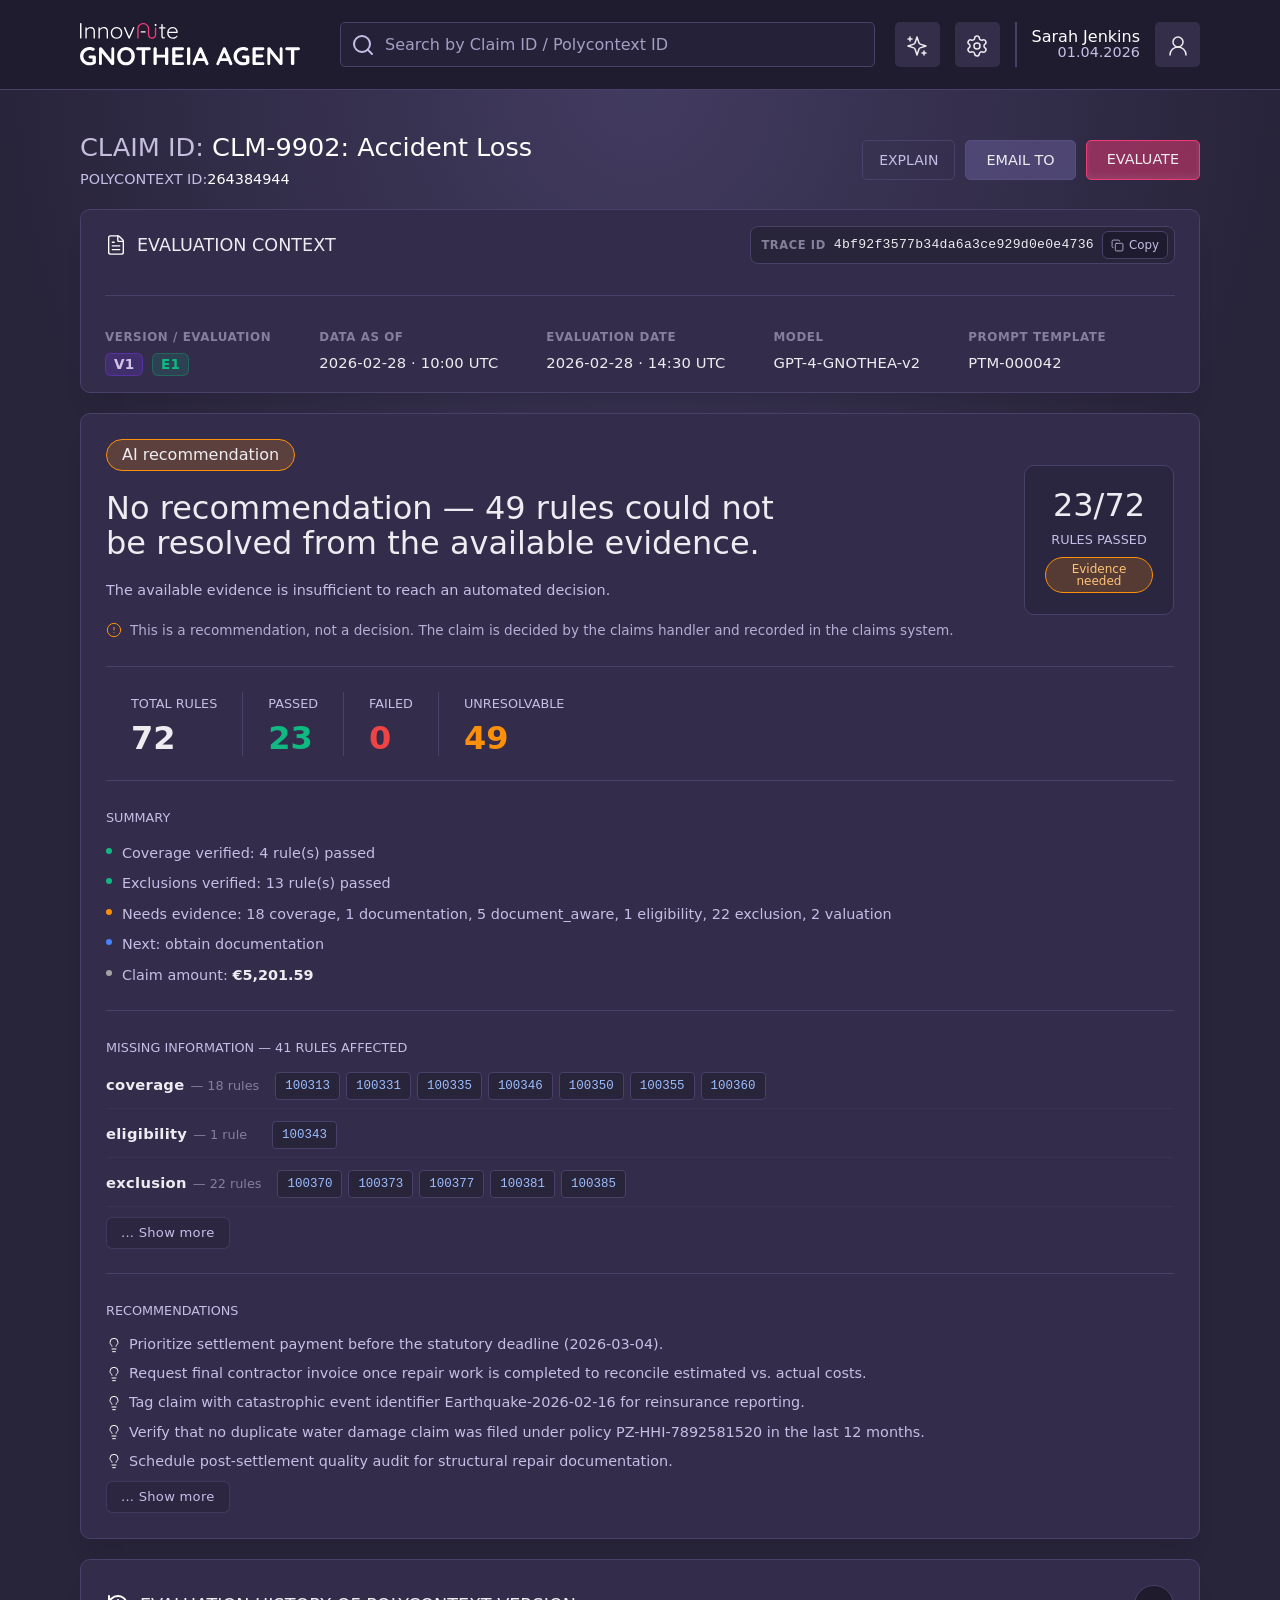
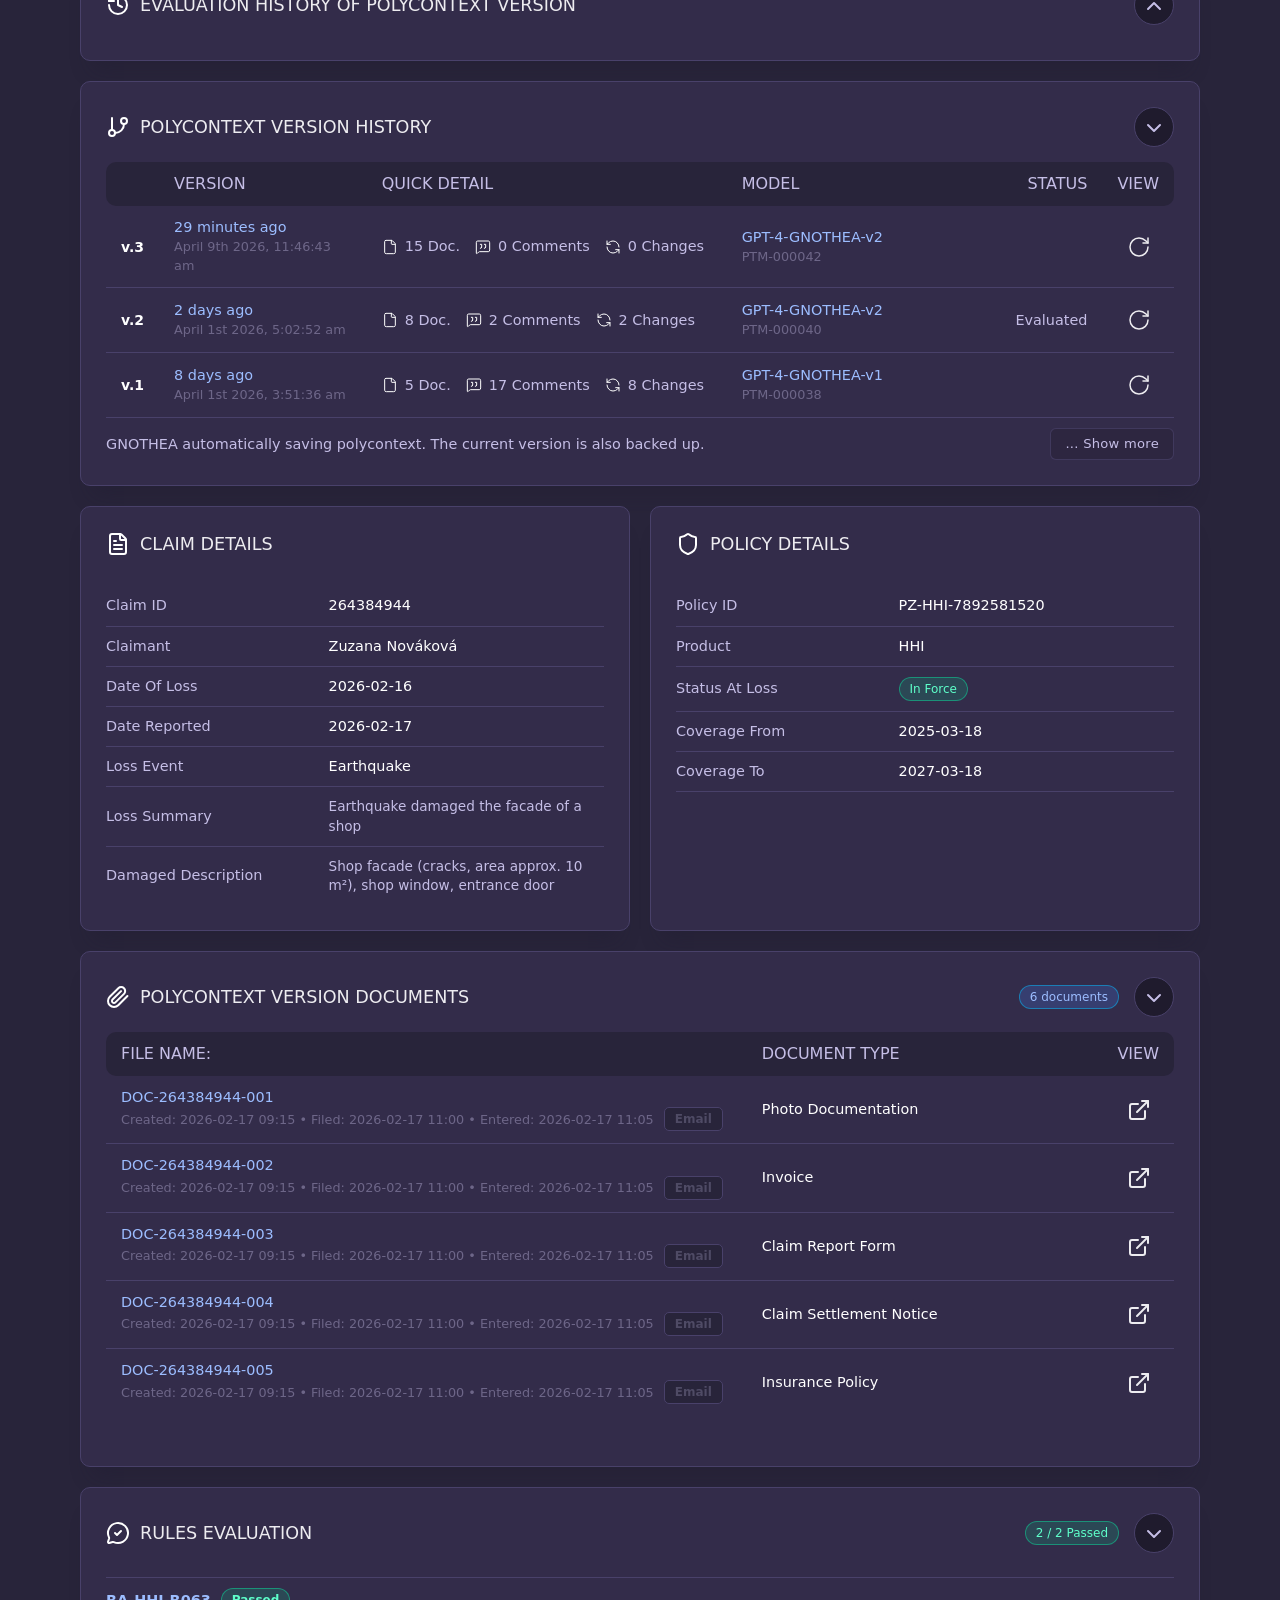
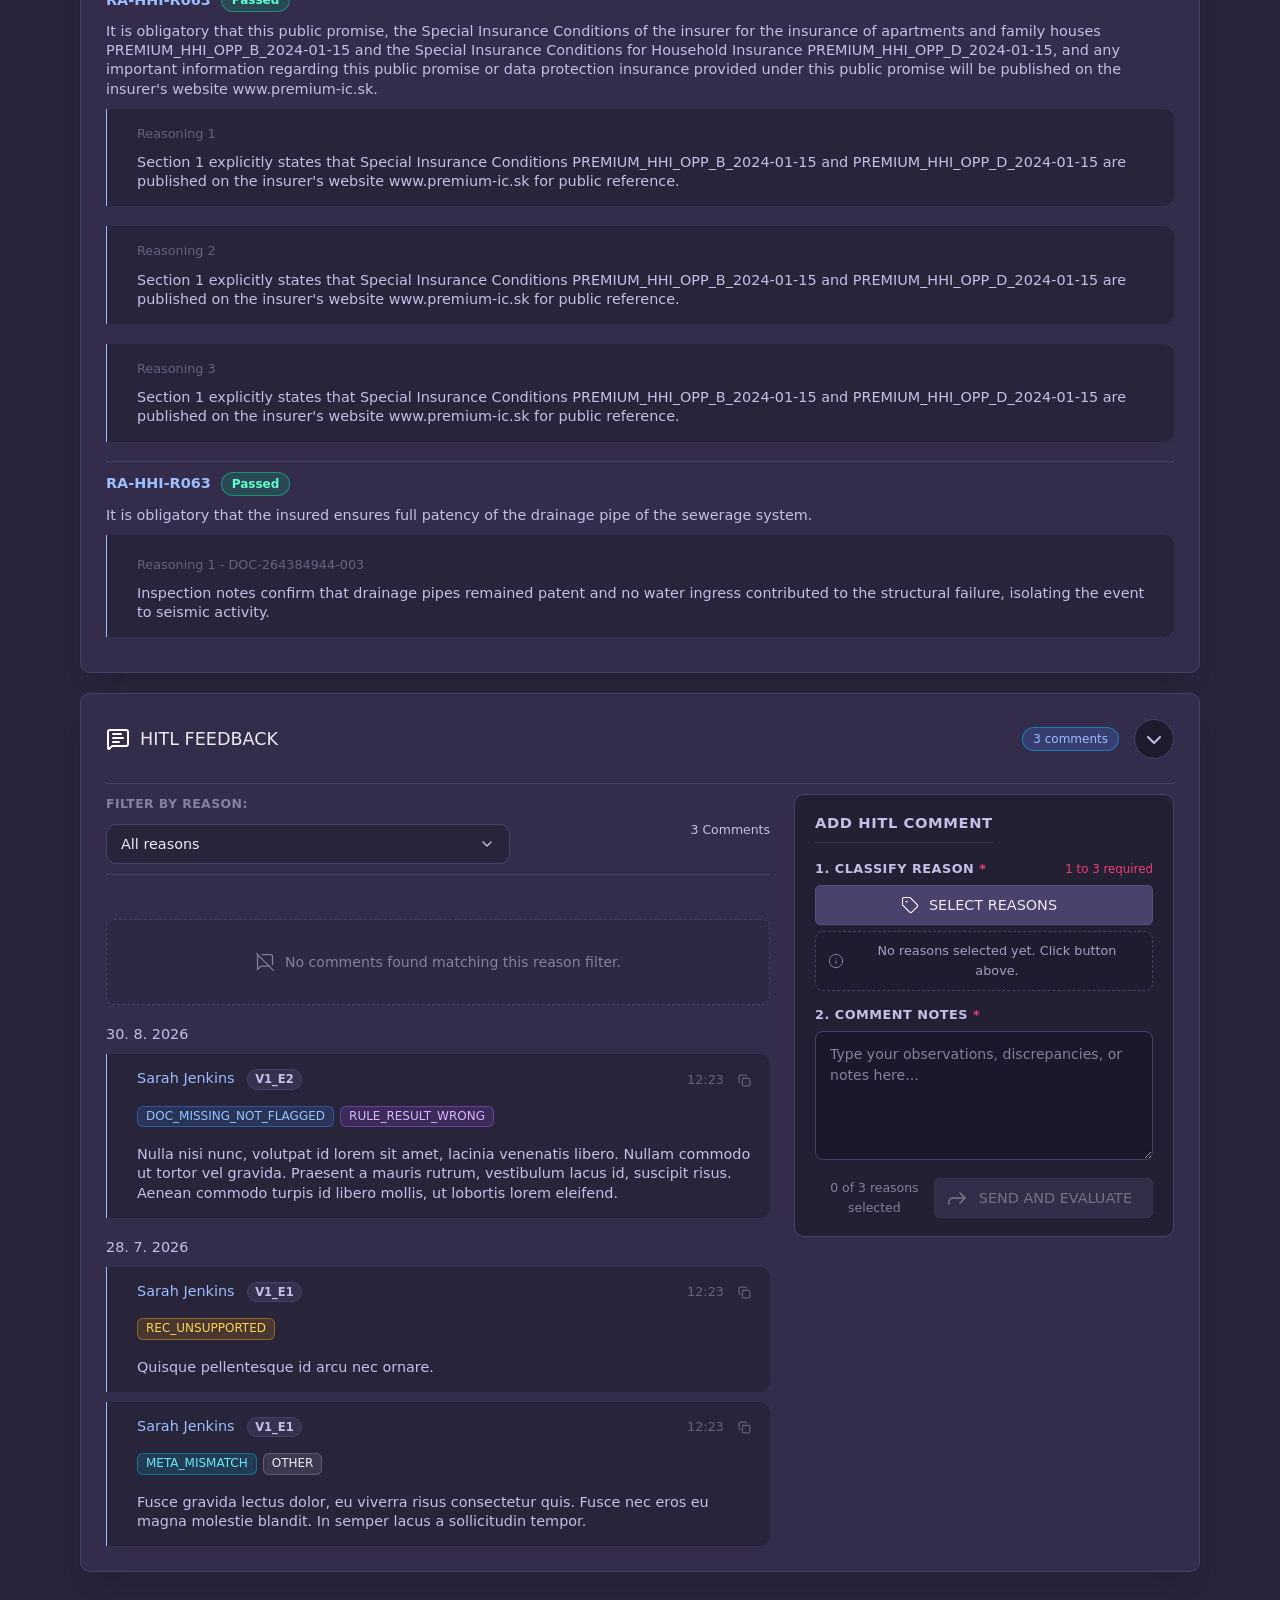
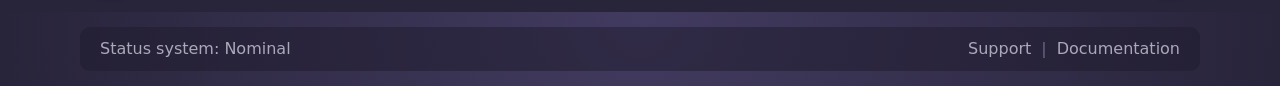
==== commit 8e2cad23: "Add status column to dashboard, refactor AI recommendation section, add evaluation history table, an" ====
--- a/claim-detail.html
+++ b/claim-detail.html
@@ -158,6 +158,13 @@
           <div class="divider"></div>
           <div class="eval-context-meta-row">
             <div class="eval-context-meta-col">
+              <div class="eval-context-label">Version / Evaluation</div>
+              <div class="eval-context-value">
+                <span class="eval-context-badge-v">V1</span>
+                <span class="eval-context-badge-e">E1</span>
+              </div>
+            </div>
+            <div class="eval-context-meta-col">
               <div class="eval-context-label">Data as of</div>
               <div class="eval-context-value">2026-02-28 · 10:00 UTC</div>
             </div>
@@ -175,12 +182,12 @@
             </div>
           </div>
         </div>
-        <div class="object-box">
+        <div class="object-box" id="aiRecommendationCard">
           <div class="div-block-71">
             <div class="heading_wrap">
               <div class="badge-big">AI recommendation</div>
-              <h2 class="heading-jumb">Recommended approval — all rules passed verification.</h2>
-              <div class="text-block-3">The evidence supports approval for payment.</div>
+              <h2 class="heading-jumb" id="aiRecMainStatement">No recommendation — 49 rules could not be resolved from the available evidence.</h2>
+              <div class="text-block-3" id="aiRecSubtitle">The available evidence is insufficient to reach an automated decision.</div>
               <div class="ico-tags recommendation-disclaimer">
                 <div class="code-embed-14 w-embed"><svg xmlns="http://www.w3.org/2000/svg" width="16" height="16" viewbox="0 0 24 24" fill="none" stroke="currentColor" stroke-width="1.5" stroke-linecap="round" stroke-linejoin="round" class="lucide lucide-circle-alert-icon lucide-circle-alert">
                     <circle cx="12" cy="12" r="10"></circle>
@@ -191,70 +198,336 @@
               </div>
             </div>
             <div class="steps">
-              <h2 class="heading-jumbo"><span class="green big">2/2</span></h2>
+              <h2 class="heading-jumbo"><span class="big">23/72</span></h2>
               <div class="list_line">
-                <div class="badge-label small">RULES PASSED</div>
-              </div>
-              <div class="status-badge">All Clear</div>
+                <div class="badge-label small">RULES PASSED</div>
+              </div>
+              <div class="status-badge warning" id="aiRecStatusChip">Evidence needed</div>
             </div>
           </div>
           <div class="divider"></div>
           <div class="recomend_wrap">
             <div class="number-box first">
               <div class="list_line-copy">
-                <div class="badge-label small">TOTAL RULES</div>
-              </div>
-              <h2 class="big-number">2</h2>
+                <div class="badge-label small">TOTAL RULES</div>
+              </div>
+              <h2 class="big-number" id="counterTotalRules">72</h2>
             </div>
             <div class="number-box">
               <div class="list_line">
                 <div class="badge-label small">PASSED</div>
               </div>
-              <h2 class="heading-jumbo"><span class="green">2</span></h2>
+              <h2 class="heading-jumbo"><span class="green" id="counterPassedRules">23</span></h2>
             </div>
             <div class="number-box">
               <div class="list_line">
                 <div class="badge-label small">FAILED</div>
               </div>
-              <h2 class="heading-jumbo"><span class="red">0</span></h2>
+              <h2 class="heading-jumbo"><span class="red" id="counterFailedRules">0</span></h2>
             </div>
             <div class="number-box">
               <div class="list_line">
                 <div class="badge-label small">UNRESOLVABLE</div>
               </div>
-              <h2 class="heading-jumbo"><span class="red">0</span></h2>
-            </div>
-            <div class="number-box">
-              <div class="list_line">
-                <div class="badge-label small">MISSING INFORMATION</div>
-              </div>
-              <h2 class="heading-jumbo"><span class="red">-</span></h2>
-            </div>
-          </div>
+              <h2 class="heading-jumbo"><span class="orange" id="counterUnresolvableRules">49</span></h2>
+            </div>
+          </div>
+
+          <!-- Section 1: SUMMARY -->
           <div class="divider"></div>
-          <div class="ico-tags">
-            <div class="code-embed-14 w-embed"><svg xmlns="http://www.w3.org/2000/svg" width="16" height="16" viewbox="0 0 24 24" fill="none" stroke="currentColor" stroke-width="1.5" stroke-linecap="round" stroke-linejoin="round" class="lucide lucide-lightbulb-icon lucide-lightbulb">
-                <path d="M15 14c.2-1 .7-1.7 1.5-2.5 1-.9 1.5-2.2 1.5-3.5A6 6 0 0 0 6 8c0 1 .2 2.2 1.5 3.5.7.7 1.3 1.5 1.5 2.5"></path>
-                <path d="M9 18h6"></path>
-                <path d="M10 22h4"></path>
-              </svg></div>
-            <div class="text-block-3">Prioritize settlement payment before the statutory deadline (2026-03-04).</div>
-          </div>
-          <div class="ico-tags">
-            <div class="code-embed-14 w-embed"><svg xmlns="http://www.w3.org/2000/svg" width="16" height="16" viewbox="0 0 24 24" fill="none" stroke="currentColor" stroke-width="1.5" stroke-linecap="round" stroke-linejoin="round" class="lucide lucide-lightbulb-icon lucide-lightbulb">
-                <path d="M15 14c.2-1 .7-1.7 1.5-2.5 1-.9 1.5-2.2 1.5-3.5A6 6 0 0 0 6 8c0 1 .2 2.2 1.5 3.5.7.7 1.3 1.5 1.5 2.5"></path>
-                <path d="M9 18h6"></path>
-                <path d="M10 22h4"></path>
-              </svg></div>
-            <div class="text-block-3">Request final contractor invoice once repair work is completed to reconcile estimated vs. actual costs.</div>
-          </div>
-          <div class="ico-tags">
-            <div class="code-embed-14 w-embed"><svg xmlns="http://www.w3.org/2000/svg" width="16" height="16" viewbox="0 0 24 24" fill="none" stroke="currentColor" stroke-width="1.5" stroke-linecap="round" stroke-linejoin="round" class="lucide lucide-lightbulb-icon lucide-lightbulb">
-                <path d="M15 14c.2-1 .7-1.7 1.5-2.5 1-.9 1.5-2.2 1.5-3.5A6 6 0 0 0 6 8c0 1 .2 2.2 1.5 3.5.7.7 1.3 1.5 1.5 2.5"></path>
-                <path d="M9 18h6"></path>
-                <path d="M10 22h4"></path>
-              </svg></div>
-            <div class="text-block-3">Tag claim with catastrophic event identifier Earthquake-2026-02-16 for reinsurance reporting.</div>
+          <div class="ai-rec-sub-section" id="aiRecSummarySection">
+            <div class="ai-rec-section-header">
+              <div class="badge-label small">SUMMARY</div>
+            </div>
+            <div class="ai-rec-summary-list">
+              <div class="ai-rec-summary-row">
+                <div class="dot green" style="margin-top: 6px; width: 6px; height: 6px; flex-shrink: 0;"></div>
+                <div class="text-block-3">Coverage verified: 4 rule(s) passed</div>
+              </div>
+              <div class="ai-rec-summary-row">
+                <div class="dot green" style="margin-top: 6px; width: 6px; height: 6px; flex-shrink: 0;"></div>
+                <div class="text-block-3">Exclusions verified: 13 rule(s) passed</div>
+              </div>
+              <div class="ai-rec-summary-row">
+                <div class="dot orange" style="margin-top: 6px; width: 6px; height: 6px; flex-shrink: 0;"></div>
+                <div class="text-block-3">Needs evidence: 18 coverage, 1 documentation, 5 document_aware, 1 eligibility, 22 exclusion, 2 valuation</div>
+              </div>
+              <div class="ai-rec-summary-row">
+                <div class="dot blue" style="margin-top: 6px; width: 6px; height: 6px; flex-shrink: 0;"></div>
+                <div class="text-block-3">Next: obtain documentation</div>
+              </div>
+              <div class="ai-rec-summary-row">
+                <div class="dot grey" style="margin-top: 6px; width: 6px; height: 6px; flex-shrink: 0;"></div>
+                <div class="text-block-3">Claim amount: <strong style="color: #edecf0;">€5,201.59</strong></div>
+              </div>
+            </div>
+          </div>
+
+          <!-- Section 2: MISSING INFORMATION -->
+          <div class="divider"></div>
+          <div class="ai-rec-sub-section" id="aiRecMissingInfoSection">
+            <div class="ai-rec-section-header">
+              <div class="badge-label small">MISSING INFORMATION — 41 rules affected</div>
+            </div>
+            <div class="missing-info-list" id="missingInfoList">
+              <!-- Category 1: Coverage -->
+              <div class="missing-info-cat-row">
+                <div class="missing-info-cat-label">
+                  <span class="missing-info-cat-title">coverage</span>
+                  <span class="missing-info-cat-badge">— 18 rules</span>
+                </div>
+                <div class="missing-info-chips-wrap">
+                  <a href="#rulesEvaluationSection" class="rule-ref-chip" data-rule-id="100313">100313</a>
+                  <a href="#rulesEvaluationSection" class="rule-ref-chip" data-rule-id="100331">100331</a>
+                  <a href="#rulesEvaluationSection" class="rule-ref-chip" data-rule-id="100335">100335</a>
+                  <a href="#rulesEvaluationSection" class="rule-ref-chip" data-rule-id="100346">100346</a>
+                  <a href="#rulesEvaluationSection" class="rule-ref-chip" data-rule-id="100350">100350</a>
+                  <a href="#rulesEvaluationSection" class="rule-ref-chip" data-rule-id="100355">100355</a>
+                  <a href="#rulesEvaluationSection" class="rule-ref-chip" data-rule-id="100360">100360</a>
+                </div>
+              </div>
+
+              <!-- Category 2: Eligibility -->
+              <div class="missing-info-cat-row">
+                <div class="missing-info-cat-label">
+                  <span class="missing-info-cat-title">eligibility</span>
+                  <span class="missing-info-cat-badge">— 1 rule</span>
+                </div>
+                <div class="missing-info-chips-wrap">
+                  <a href="#rulesEvaluationSection" class="rule-ref-chip" data-rule-id="100343">100343</a>
+                </div>
+              </div>
+
+              <!-- Category 3: Exclusion -->
+              <div class="missing-info-cat-row">
+                <div class="missing-info-cat-label">
+                  <span class="missing-info-cat-title">exclusion</span>
+                  <span class="missing-info-cat-badge">— 22 rules</span>
+                </div>
+                <div class="missing-info-chips-wrap">
+                  <a href="#rulesEvaluationSection" class="rule-ref-chip" data-rule-id="100370">100370</a>
+                  <a href="#rulesEvaluationSection" class="rule-ref-chip" data-rule-id="100373">100373</a>
+                  <a href="#rulesEvaluationSection" class="rule-ref-chip" data-rule-id="100377">100377</a>
+                  <a href="#rulesEvaluationSection" class="rule-ref-chip" data-rule-id="100381">100381</a>
+                  <a href="#rulesEvaluationSection" class="rule-ref-chip" data-rule-id="100385">100385</a>
+                </div>
+              </div>
+
+              <!-- Extra Categories (Collapsed behind Show more) -->
+              <div class="missing-info-extra" id="missingInfoExtra" style="display: none;">
+                <div class="missing-info-cat-row">
+                  <div class="missing-info-cat-label">
+                    <span class="missing-info-cat-title">documentation</span>
+                    <span class="missing-info-cat-badge">— 1 rule</span>
+                  </div>
+                  <div class="missing-info-chips-wrap">
+                    <a href="#rulesEvaluationSection" class="rule-ref-chip" data-rule-id="100390">100390</a>
+                  </div>
+                </div>
+                <div class="missing-info-cat-row">
+                  <div class="missing-info-cat-label">
+                    <span class="missing-info-cat-title">valuation</span>
+                    <span class="missing-info-cat-badge">— 2 rules</span>
+                  </div>
+                  <div class="missing-info-chips-wrap">
+                    <a href="#rulesEvaluationSection" class="rule-ref-chip" data-rule-id="100395">100395</a>
+                    <a href="#rulesEvaluationSection" class="rule-ref-chip" data-rule-id="100398">100398</a>
+                  </div>
+                </div>
+              </div>
+            </div>
+            <div style="margin-top: 10px;">
+              <a href="#" class="btn_show_more btn-toggle-more" data-target="missingInfoExtra">
+                <div>... Show more</div>
+              </a>
+            </div>
+          </div>
+
+          <!-- Section 3: RECOMMENDATIONS -->
+          <div class="divider"></div>
+          <div class="ai-rec-sub-section" id="aiRecRecommendationsSection">
+            <div class="ai-rec-section-header">
+              <div class="badge-label small">RECOMMENDATIONS</div>
+            </div>
+            <div class="recommendations-list" id="recommendationsList">
+              <div class="ico-tags">
+                <div class="code-embed-14 w-embed"><svg xmlns="http://www.w3.org/2000/svg" width="16" height="16" viewbox="0 0 24 24" fill="none" stroke="currentColor" stroke-width="1.5" stroke-linecap="round" stroke-linejoin="round" class="lucide lucide-lightbulb-icon lucide-lightbulb">
+                    <path d="M15 14c.2-1 .7-1.7 1.5-2.5 1-.9 1.5-2.2 1.5-3.5A6 6 0 0 0 6 8c0 1 .2 2.2 1.5 3.5.7.7 1.3 1.5 1.5 2.5"></path>
+                    <path d="M9 18h6"></path>
+                    <path d="M10 22h4"></path>
+                  </svg></div>
+                <div class="text-block-3">Prioritize settlement payment before the statutory deadline (2026-03-04).</div>
+              </div>
+              <div class="ico-tags">
+                <div class="code-embed-14 w-embed"><svg xmlns="http://www.w3.org/2000/svg" width="16" height="16" viewbox="0 0 24 24" fill="none" stroke="currentColor" stroke-width="1.5" stroke-linecap="round" stroke-linejoin="round" class="lucide lucide-lightbulb-icon lucide-lightbulb">
+                    <path d="M15 14c.2-1 .7-1.7 1.5-2.5 1-.9 1.5-2.2 1.5-3.5A6 6 0 0 0 6 8c0 1 .2 2.2 1.5 3.5.7.7 1.3 1.5 1.5 2.5"></path>
+                    <path d="M9 18h6"></path>
+                    <path d="M10 22h4"></path>
+                  </svg></div>
+                <div class="text-block-3">Request final contractor invoice once repair work is completed to reconcile estimated vs. actual costs.</div>
+              </div>
+              <div class="ico-tags">
+                <div class="code-embed-14 w-embed"><svg xmlns="http://www.w3.org/2000/svg" width="16" height="16" viewbox="0 0 24 24" fill="none" stroke="currentColor" stroke-width="1.5" stroke-linecap="round" stroke-linejoin="round" class="lucide lucide-lightbulb-icon lucide-lightbulb">
+                    <path d="M15 14c.2-1 .7-1.7 1.5-2.5 1-.9 1.5-2.2 1.5-3.5A6 6 0 0 0 6 8c0 1 .2 2.2 1.5 3.5.7.7 1.3 1.5 1.5 2.5"></path>
+                    <path d="M9 18h6"></path>
+                    <path d="M10 22h4"></path>
+                  </svg></div>
+                <div class="text-block-3">Tag claim with catastrophic event identifier Earthquake-2026-02-16 for reinsurance reporting.</div>
+              </div>
+              <div class="ico-tags">
+                <div class="code-embed-14 w-embed"><svg xmlns="http://www.w3.org/2000/svg" width="16" height="16" viewbox="0 0 24 24" fill="none" stroke="currentColor" stroke-width="1.5" stroke-linecap="round" stroke-linejoin="round" class="lucide lucide-lightbulb-icon lucide-lightbulb">
+                    <path d="M15 14c.2-1 .7-1.7 1.5-2.5 1-.9 1.5-2.2 1.5-3.5A6 6 0 0 0 6 8c0 1 .2 2.2 1.5 3.5.7.7 1.3 1.5 1.5 2.5"></path>
+                    <path d="M9 18h6"></path>
+                    <path d="M10 22h4"></path>
+                  </svg></div>
+                <div class="text-block-3">Verify that no duplicate water damage claim was filed under policy PZ-HHI-7892581520 in the last 12 months.</div>
+              </div>
+              <div class="ico-tags">
+                <div class="code-embed-14 w-embed"><svg xmlns="http://www.w3.org/2000/svg" width="16" height="16" viewbox="0 0 24 24" fill="none" stroke="currentColor" stroke-width="1.5" stroke-linecap="round" stroke-linejoin="round" class="lucide lucide-lightbulb-icon lucide-lightbulb">
+                    <path d="M15 14c.2-1 .7-1.7 1.5-2.5 1-.9 1.5-2.2 1.5-3.5A6 6 0 0 0 6 8c0 1 .2 2.2 1.5 3.5.7.7 1.3 1.5 1.5 2.5"></path>
+                    <path d="M9 18h6"></path>
+                    <path d="M10 22h4"></path>
+                  </svg></div>
+                <div class="text-block-3">Schedule post-settlement quality audit for structural repair documentation.</div>
+              </div>
+
+              <!-- Extra Recommendations (Collapsed behind Show more) -->
+              <div class="recommendations-extra" id="recommendationsExtra" style="display: none;">
+                <div class="ico-tags" style="margin-top: 10px;">
+                  <div class="code-embed-14 w-embed"><svg xmlns="http://www.w3.org/2000/svg" width="16" height="16" viewbox="0 0 24 24" fill="none" stroke="currentColor" stroke-width="1.5" stroke-linecap="round" stroke-linejoin="round" class="lucide lucide-lightbulb-icon lucide-lightbulb">
+                      <path d="M15 14c.2-1 .7-1.7 1.5-2.5 1-.9 1.5-2.2 1.5-3.5A6 6 0 0 0 6 8c0 1 .2 2.2 1.5 3.5.7.7 1.3 1.5 1.5 2.5"></path>
+                      <path d="M9 18h6"></path>
+                      <path d="M10 22h4"></path>
+                    </svg></div>
+                  <div class="text-block-3">Request confirmation of bank account IBAN from insured party before authorizing payout.</div>
+                </div>
+                <div class="ico-tags" style="margin-top: 10px;">
+                  <div class="code-embed-14 w-embed"><svg xmlns="http://www.w3.org/2000/svg" width="16" height="16" viewbox="0 0 24 24" fill="none" stroke="currentColor" stroke-width="1.5" stroke-linecap="round" stroke-linejoin="round" class="lucide lucide-lightbulb-icon lucide-lightbulb">
+                      <path d="M15 14c.2-1 .7-1.7 1.5-2.5 1-.9 1.5-2.2 1.5-3.5A6 6 0 0 0 6 8c0 1 .2 2.2 1.5 3.5.7.7 1.3 1.5 1.5 2.5"></path>
+                      <path d="M9 18h6"></path>
+                      <path d="M10 22h4"></path>
+                    </svg></div>
+                  <div class="text-block-3">Notify underwriting team if loss ratio for property exceeds seasonal threshold.</div>
+                </div>
+              </div>
+            </div>
+            <div style="margin-top: 10px;">
+              <a href="#" class="btn_show_more btn-toggle-more" data-target="recommendationsExtra">
+                <div>... Show more</div>
+              </a>
+            </div>
+          </div>
+        </div>
+        <div class="object-box-copy">
+          <div class="box_label_wrap">
+            <div class="side-wrap-left">
+              <div class="ico-header w-embed"><svg xmlns="http://www.w3.org/2000/svg" width="24" height="24" viewbox="0 0 24 24" fill="none" stroke="currentColor" stroke-width="2" stroke-linecap="round" stroke-linejoin="round" class="lucide lucide-history-icon lucide-history">
+                  <path d="M3 12a9 9 0 1 0 9-9 9.75 9.75 0 0 0-6.74 2.74L3 8"></path>
+                  <path d="M3 3v5h5"></path>
+                  <path d="M12 7v5l4 2"></path>
+                </svg></div>
+              <div class="text-block-2">Evaluation history of polycontext version</div>
+            </div>
+            <div class="side-wrap smallgap">
+              <a href="#" class="link-block-2 w-inline-block collapsed" data-toggle-collapse="evalHistoryTableWrap" aria-label="Toggle evaluation history table">
+                <div class="code-embed-13 w-embed"><svg xmlns="http://www.w3.org/2000/svg" width="24" height="24" viewbox="0 0 24 24" fill="none" stroke="currentColor" stroke-width="2" stroke-linecap="round" stroke-linejoin="round" class="lucide lucide-chevron-down-icon lucide-chevron-down">
+                    <path d="m6 9 6 6 6-6"></path>
+                  </svg></div>
+              </a>
+            </div>
+          </div>
+
+          <!-- Semantic Responsive Evaluation History Table (Default Collapsed) -->
+          <div class="table-responsive" id="evalHistoryTableWrap" style="display: none;">
+            <table class="table_dash_wrap-copy table-eval-history">
+              <thead>
+                <tr>
+                  <th>
+                    <div class="column_wrap">
+                      <div class="badge-label">POLYCONTEXT VERSION</div>
+                    </div>
+                  </th>
+                  <th>
+                    <div class="column_wrap">
+                      <div class="badge-label">EVALUATION</div>
+                    </div>
+                  </th>
+                  <th>
+                    <div class="column_wrap">
+                      <div class="badge-label">WHEN</div>
+                    </div>
+                  </th>
+                  <th>
+                    <div class="column_wrap">
+                      <div class="badge-label">USER</div>
+                    </div>
+                  </th>
+                  <th>
+                    <div class="column_wrap right">
+                      <div class="badge-label">VIEW</div>
+                    </div>
+                  </th>
+                </tr>
+              </thead>
+              <tbody>
+                <tr class="clean">
+                  <td><div class="v _3">V1</div></td>
+                  <td><div class="number">1</div></td>
+                  <td>
+                    <div class="data_wrap">
+                      <div class="upline_wrtap-copy">
+                        <div class="up_data">50 minutes ago</div>
+                      </div>
+                      <div class="downline_data_wrap-copy">
+                        <div class="low_data">April 9th 2026, 11:46:43 am</div>
+                      </div>
+                    </div>
+                  </td>
+                  <td>
+                    <div class="red-only data">Sarah Jenkins</div>
+                  </td>
+                  <td>
+                    <div class="column_wrap right">
+                      <a href="#" class="user_btn_dark btn-open-doc w-inline-block" data-doc-id="CLM-9902 (V1 - Eval 1)" data-doc-title="Evaluation Report (V1 - Eval 1)" data-doc-meta="April 9th 2026, 11:46:43 am • User: Sarah Jenkins" data-doc-type="Evaluation Report" title="View Eval 1 Report">
+                        <div class="code-embed-8 w-embed"><svg xmlns="http://www.w3.org/2000/svg" width="24" height="24" viewbox="0 0 24 24" fill="none" stroke="currentColor" stroke-width="1.5" stroke-linecap="round" stroke-linejoin="round" class="lucide lucide-external-link-icon lucide-external-link">
+                            <path d="M15 3h6v6"></path>
+                            <path d="M10 14 21 3"></path>
+                            <path d="M18 13v6a2 2 0 0 1-2 2H5a2 2 0 0 1-2-2V8a2 2 0 0 1 2-2h6"></path>
+                          </svg></div>
+                      </a>
+                    </div>
+                  </td>
+                </tr>
+                <tr class="clean last">
+                  <td><div class="v _3">V1</div></td>
+                  <td><div class="number">2</div></td>
+                  <td>
+                    <div class="data_wrap">
+                      <div class="upline_wrtap-copy">
+                        <div class="up_data">29 minutes ago</div>
+                      </div>
+                      <div class="downline_data_wrap-copy">
+                        <div class="low_data">April 9th 2026, 11:46:43 am</div>
+                      </div>
+                    </div>
+                  </td>
+                  <td>
+                    <div class="red-only data">Sarah Jenkins</div>
+                  </td>
+                  <td>
+                    <div class="column_wrap right">
+                      <a href="#" class="user_btn_dark btn-open-doc w-inline-block" data-doc-id="CLM-9902 (V1 - Eval 2)" data-doc-title="Evaluation Report (V1 - Eval 2)" data-doc-meta="April 9th 2026, 11:46:43 am • User: Sarah Jenkins" data-doc-type="Evaluation Report" title="View Eval 2 Report">
+                        <div class="code-embed-8 w-embed"><svg xmlns="http://www.w3.org/2000/svg" width="24" height="24" viewbox="0 0 24 24" fill="none" stroke="currentColor" stroke-width="1.5" stroke-linecap="round" stroke-linejoin="round" class="lucide lucide-external-link-icon lucide-external-link">
+                            <path d="M15 3h6v6"></path>
+                            <path d="M10 14 21 3"></path>
+                            <path d="M18 13v6a2 2 0 0 1-2 2H5a2 2 0 0 1-2-2V8a2 2 0 0 1 2-2h6"></path>
+                          </svg></div>
+                      </a>
+                    </div>
+                  </td>
+                </tr>
+              </tbody>
+            </table>
           </div>
         </div>
         <div class="object-box-copy">
@@ -266,7 +539,7 @@
                   <circle cx="6" cy="18" r="3"></circle>
                   <path d="M18 9a9 9 0 0 1-9 9"></path>
                 </svg></div>
-              <div class="text-block-2">Polycontext history</div>
+              <div class="text-block-2">Polycontext version history</div>
             </div>
             <div class="side-wrap smallgap">
               <a href="#" class="link-block-2 w-inline-block" data-toggle-collapse="historyTableWrap" aria-label="Toggle history table">
@@ -277,9 +550,10 @@
             </div>
           </div>
 
-          <!-- Semantic Responsive History Table -->
-          <div class="table-responsive" id="historyTableWrap">
-            <table class="table-history">
+          <!-- Semantic Responsive History Table Wrapper -->
+          <div id="historyTableWrap">
+            <div class="table-responsive">
+              <table class="table-history">
               <thead>
                 <tr>
                   <th><div class="div-block-89"></div></th>
@@ -447,7 +721,7 @@
                     </div>
                   </td>
                 </tr>
-                <tr class="clean last">
+                <tr class="clean">
                   <td><div class="number">v.1</div></td>
                   <td>
                     <div class="data_wrap">
@@ -515,6 +789,212 @@
                     </div>
                   </td>
                 </tr>
+
+                <!-- Extra History Rows (Collapsed behind Show more) -->
+                <tr class="clean history-extra" style="display: none;">
+                  <td><div class="number">v.0.9</div></td>
+                  <td>
+                    <div class="data_wrap">
+                      <div class="upline_wrtap-copy">
+                        <div class="up_data">12 days ago</div>
+                      </div>
+                      <div class="downline_data_wrap-copy">
+                        <div class="low_data">March 28th 2026, 09:15:20 am</div>
+                      </div>
+                    </div>
+                  </td>
+                  <td>
+                    <div class="column_wrap">
+                      <div class="tag-wrap">
+                        <div class="ico-tags">
+                          <div class="code-embed-14 w-embed"><svg xmlns="http://www.w3.org/2000/svg" width="16" height="16" viewbox="0 0 24 24" fill="none" stroke="currentColor" stroke-width="1.5" stroke-linecap="round" stroke-linejoin="round" class="lucide lucide-file-icon lucide-file">
+                              <path d="M6 22a2 2 0 0 1-2-2V4a2 2 0 0 1 2-2h8a2.4 2.4 0 0 1 1.704.706l3.588 3.588A2.4 2.4 0 0 1 20 8v12a2 2 0 0 1-2 2z"></path>
+                              <path d="M14 2v5a1 1 0 0 0 1 1h5"></path>
+                            </svg></div>
+                          <div class="red-only">4 doc.</div>
+                        </div>
+                        <div class="ico-tags">
+                          <div class="code-embed-14 w-embed"><svg xmlns="http://www.w3.org/2000/svg" width="16" height="16" viewbox="0 0 24 24" fill="none" stroke="currentColor" stroke-width="1.5" stroke-linecap="round" stroke-linejoin="round" class="lucide lucide-message-square-quote-icon lucide-message-square-quote">
+                              <path d="M14 14a2 2 0 0 0 2-2V8h-2"></path>
+                              <path d="M22 17a2 2 0 0 1-2 2H6.828a2 2 0 0 0-1.414.586l-2.202 2.202A.71.71 0 0 1 21.286 21.286V5a2 2 0 0 1 2-2h16a2 2 0 0 1 2 2z"></path>
+                              <path d="M8 14a2 2 0 0 0 2-2V8H8"></path>
+                            </svg></div>
+                          <div class="red-only">12 comments</div>
+                        </div>
+                        <div class="ico-tags">
+                          <div class="code-embed-14 w-embed"><svg xmlns="http://www.w3.org/2000/svg" width="16" height="16" viewbox="0 0 24 24" fill="none" stroke="currentColor" stroke-width="1.5" stroke-linecap="round" stroke-linejoin="round" class="lucide lucide-refresh-ccw-icon lucide-refresh-ccw">
+                              <path d="M21 12a9 9 0 0 0-9-9 9.75 9.75 0 0 0-6.74 2.74L3 8"></path>
+                              <path d="M3 3v5h5"></path>
+                              <path d="M3 12a9 9 0 0 0 9 9 9.75 9.75 0 0 0 6.74-2.74L21 16"></path>
+                              <path d="M16 16h5v5"></path>
+                            </svg></div>
+                          <div class="red-only">4 changes</div>
+                        </div>
+                      </div>
+                    </div>
+                  </td>
+                  <td>
+                    <div class="data_wrap">
+                      <div class="upline_wrtap-copy">
+                        <div class="up_data">GPT-4-GNOTHEA-v1</div>
+                      </div>
+                      <div class="downline_data_wrap-copy">
+                        <div class="low_data">PTM-000035</div>
+                      </div>
+                    </div>
+                  </td>
+                  <td>
+                    <div class="column_wrap right">
+                      <div class="status-badge hiden">Evaluated</div>
+                    </div>
+                  </td>
+                  <td>
+                    <div class="column_wrap right">
+                      <a href="#" class="user_btn_dark btn-open-doc w-inline-block" data-doc-id="CLM-9902 (v.0.9)" data-doc-title="AI Pre-Assessment Report" data-doc-meta="March 28th 2026, 09:15:20 am • Model: GPT-4-GNOTHEA-v1" data-doc-type="Evaluation Report" title="View v.0.9 Report">
+                        <div class="code-embed-8 w-embed"><svg xmlns="http://www.w3.org/2000/svg" width="24" height="24" viewbox="0 0 24 24" fill="none" stroke="currentColor" stroke-width="1.5" stroke-linecap="round" stroke-linejoin="round" class="lucide lucide-rotate-cw-icon lucide-rotate-cw">
+                            <path d="M21 12a9 9 0 1 1-9-9c2.52 0 4.93 1 6.74 2.74L21 8"></path>
+                            <path d="M21 3v5h-5"></path>
+                          </svg></div>
+                      </a>
+                    </div>
+                  </td>
+                </tr>
+                <tr class="clean history-extra" style="display: none;">
+                  <td><div class="number">v.0.8</div></td>
+                  <td>
+                    <div class="data_wrap">
+                      <div class="upline_wrtap-copy">
+                        <div class="up_data">18 days ago</div>
+                      </div>
+                      <div class="downline_data_wrap-copy">
+                        <div class="low_data">March 22nd 2026, 02:40:11 pm</div>
+                      </div>
+                    </div>
+                  </td>
+                  <td>
+                    <div class="column_wrap">
+                      <div class="tag-wrap">
+                        <div class="ico-tags">
+                          <div class="code-embed-14 w-embed"><svg xmlns="http://www.w3.org/2000/svg" width="16" height="16" viewbox="0 0 24 24" fill="none" stroke="currentColor" stroke-width="1.5" stroke-linecap="round" stroke-linejoin="round" class="lucide lucide-file-icon lucide-file">
+                              <path d="M6 22a2 2 0 0 1-2-2V4a2 2 0 0 1 2-2h8a2.4 2.4 0 0 1 1.704.706l3.588 3.588A2.4 2.4 0 0 1 20 8v12a2 2 0 0 1-2 2z"></path>
+                              <path d="M14 2v5a1 1 0 0 0 1 1h5"></path>
+                            </svg></div>
+                          <div class="red-only">3 doc.</div>
+                        </div>
+                        <div class="ico-tags">
+                          <div class="code-embed-14 w-embed"><svg xmlns="http://www.w3.org/2000/svg" width="16" height="16" viewbox="0 0 24 24" fill="none" stroke="currentColor" stroke-width="1.5" stroke-linecap="round" stroke-linejoin="round" class="lucide lucide-message-square-quote-icon lucide-message-square-quote">
+                              <path d="M14 14a2 2 0 0 0 2-2V8h-2"></path>
+                              <path d="M22 17a2 2 0 0 1-2 2H6.828a2 2 0 0 0-1.414.586l-2.202 2.202A.71.71 0 0 1 21.286 21.286V5a2 2 0 0 1 2-2h16a2 2 0 0 1 2 2z"></path>
+                              <path d="M8 14a2 2 0 0 0 2-2V8H8"></path>
+                            </svg></div>
+                          <div class="red-only">8 comments</div>
+                        </div>
+                        <div class="ico-tags">
+                          <div class="code-embed-14 w-embed"><svg xmlns="http://www.w3.org/2000/svg" width="16" height="16" viewbox="0 0 24 24" fill="none" stroke="currentColor" stroke-width="1.5" stroke-linecap="round" stroke-linejoin="round" class="lucide lucide-refresh-ccw-icon lucide-refresh-ccw">
+                              <path d="M21 12a9 9 0 0 0-9-9 9.75 9.75 0 0 0-6.74 2.74L3 8"></path>
+                              <path d="M3 3v5h5"></path>
+                              <path d="M3 12a9 9 0 0 0 9 9 9.75 9.75 0 0 0 6.74-2.74L21 16"></path>
+                              <path d="M16 16h5v5"></path>
+                            </svg></div>
+                          <div class="red-only">2 changes</div>
+                        </div>
+                      </div>
+                    </div>
+                  </td>
+                  <td>
+                    <div class="data_wrap">
+                      <div class="upline_wrtap-copy">
+                        <div class="up_data">GPT-4-GNOTHEA-v1</div>
+                      </div>
+                      <div class="downline_data_wrap-copy">
+                        <div class="low_data">PTM-000031</div>
+                      </div>
+                    </div>
+                  </td>
+                  <td>
+                    <div class="column_wrap right">
+                      <div class="status-badge hiden">Evaluated</div>
+                    </div>
+                  </td>
+                  <td>
+                    <div class="column_wrap right">
+                      <a href="#" class="user_btn_dark btn-open-doc w-inline-block" data-doc-id="CLM-9902 (v.0.8)" data-doc-title="AI Pre-Assessment Report" data-doc-meta="March 22nd 2026, 02:40:11 pm • Model: GPT-4-GNOTHEA-v1" data-doc-type="Evaluation Report" title="View v.0.8 Report">
+                        <div class="code-embed-8 w-embed"><svg xmlns="http://www.w3.org/2000/svg" width="24" height="24" viewbox="0 0 24 24" fill="none" stroke="currentColor" stroke-width="1.5" stroke-linecap="round" stroke-linejoin="round" class="lucide lucide-rotate-cw-icon lucide-rotate-cw">
+                            <path d="M21 12a9 9 0 1 1-9-9c2.52 0 4.93 1 6.74 2.74L21 8"></path>
+                            <path d="M21 3v5h-5"></path>
+                          </svg></div>
+                      </a>
+                    </div>
+                  </td>
+                </tr>
+                <tr class="clean history-extra last" style="display: none;">
+                  <td><div class="number">v.0.5</div></td>
+                  <td>
+                    <div class="data_wrap">
+                      <div class="upline_wrtap-copy">
+                        <div class="up_data">25 days ago</div>
+                      </div>
+                      <div class="downline_data_wrap-copy">
+                        <div class="low_data">March 15th 2026, 10:05:44 am</div>
+                      </div>
+                    </div>
+                  </td>
+                  <td>
+                    <div class="column_wrap">
+                      <div class="tag-wrap">
+                        <div class="ico-tags">
+                          <div class="code-embed-14 w-embed"><svg xmlns="http://www.w3.org/2000/svg" width="16" height="16" viewbox="0 0 24 24" fill="none" stroke="currentColor" stroke-width="1.5" stroke-linecap="round" stroke-linejoin="round" class="lucide lucide-file-icon lucide-file">
+                              <path d="M6 22a2 2 0 0 1-2-2V4a2 2 0 0 1 2-2h8a2.4 2.4 0 0 1 1.704.706l3.588 3.588A2.4 2.4 0 0 1 20 8v12a2 2 0 0 1-2 2z"></path>
+                              <path d="M14 2v5a1 1 0 0 0 1 1h5"></path>
+                            </svg></div>
+                          <div class="red-only">2 doc.</div>
+                        </div>
+                        <div class="ico-tags">
+                          <div class="code-embed-14 w-embed"><svg xmlns="http://www.w3.org/2000/svg" width="16" height="16" viewbox="0 0 24 24" fill="none" stroke="currentColor" stroke-width="1.5" stroke-linecap="round" stroke-linejoin="round" class="lucide lucide-message-square-quote-icon lucide-message-square-quote">
+                              <path d="M14 14a2 2 0 0 0 2-2V8h-2"></path>
+                              <path d="M22 17a2 2 0 0 1-2 2H6.828a2 2 0 0 0-1.414.586l-2.202 2.202A.71.71 0 0 1 21.286 21.286V5a2 2 0 0 1 2-2h16a2 2 0 0 1 2 2z"></path>
+                              <path d="M8 14a2 2 0 0 0 2-2V8H8"></path>
+                            </svg></div>
+                          <div class="red-only">3 comments</div>
+                        </div>
+                        <div class="ico-tags">
+                          <div class="code-embed-14 w-embed"><svg xmlns="http://www.w3.org/2000/svg" width="16" height="16" viewbox="0 0 24 24" fill="none" stroke="currentColor" stroke-width="1.5" stroke-linecap="round" stroke-linejoin="round" class="lucide lucide-refresh-ccw-icon lucide-refresh-ccw">
+                              <path d="M21 12a9 9 0 0 0-9-9 9.75 9.75 0 0 0-6.74 2.74L3 8"></path>
+                              <path d="M3 3v5h5"></path>
+                              <path d="M3 12a9 9 0 0 0 9 9 9.75 9.75 0 0 0 6.74-2.74L21 16"></path>
+                              <path d="M16 16h5v5"></path>
+                            </svg></div>
+                          <div class="red-only">1 changes</div>
+                        </div>
+                      </div>
+                    </div>
+                  </td>
+                  <td>
+                    <div class="data_wrap">
+                      <div class="upline_wrtap-copy">
+                        <div class="up_data">GPT-4-GNOTHEA-v1</div>
+                      </div>
+                      <div class="downline_data_wrap-copy">
+                        <div class="low_data">PTM-000028</div>
+                      </div>
+                    </div>
+                  </td>
+                  <td>
+                    <div class="column_wrap right">
+                      <div class="status-badge hiden">Evaluated</div>
+                    </div>
+                  </td>
+                  <td>
+                    <div class="column_wrap right">
+                      <a href="#" class="user_btn_dark btn-open-doc w-inline-block" data-doc-id="CLM-9902 (v.0.5)" data-doc-title="AI Pre-Assessment Report" data-doc-meta="March 15th 2026, 10:05:44 am • Model: GPT-4-GNOTHEA-v1" data-doc-type="Evaluation Report" title="View v.0.5 Report">
+                        <div class="code-embed-8 w-embed"><svg xmlns="http://www.w3.org/2000/svg" width="24" height="24" viewbox="0 0 24 24" fill="none" stroke="currentColor" stroke-width="1.5" stroke-linecap="round" stroke-linejoin="round" class="lucide lucide-rotate-cw-icon lucide-rotate-cw">
+                            <path d="M21 12a9 9 0 1 1-9-9c2.52 0 4.93 1 6.74 2.74L21 8"></path>
+                            <path d="M21 3v5h-5"></path>
+                          </svg></div>
+                      </a>
+                    </div>
+                  </td>
+                </tr>
               </tbody>
             </table>
           </div>
@@ -522,11 +1002,12 @@
           <div class="spacer_div"></div>
           <div class="button-wrap">
             <div class="text-block-3">GNOTHEA automatically saving polycontext. The current version is also backed up.</div>
-            <a href="#" class="button_gn_sec dark w-inline-block">
+            <a href="#" class="btn_show_more btn-toggle-more" data-target="history-extra">
               <div>... Show more</div>
             </a>
           </div>
         </div>
+      </div>
         <div class="div-block-83">
           <div class="object-box">
             <div class="claims-wrap">
@@ -619,7 +1100,7 @@
               <div class="ico-header w-embed"><svg xmlns="http://www.w3.org/2000/svg" width="24" height="24" viewbox="0 0 24 24" fill="none" stroke="currentColor" stroke-width="2" stroke-linecap="round" stroke-linejoin="round" class="lucide lucide-paperclip-icon lucide-paperclip">
                   <path d="m21.44 11.05-9.19 9.19a6 6 0 0 1-8.49-8.49l8.57-8.57A4 4 0 1 1 18 8.84l-8.59 8.57a2 2 0 0 1-2.83-2.83l8.49-8.48"></path>
                 </svg></div>
-              <div class="text-block-2">Polycontext documents</div>
+              <div class="text-block-2">Polycontext version documents</div>
             </div>
             <div class="side-wrap smallgap">
               <div class="status-badge progress">6 documents</div>
@@ -805,7 +1286,7 @@
 
           <div class="spacer_div"></div>
         </div>
-        <div class="object-box-copy">
+        <div class="object-box-copy" id="rulesEvaluationSection">
           <div class="box_label_wrap">
             <div class="side-wrap-left">
               <div class="ico-header w-embed"><svg xmlns="http://www.w3.org/2000/svg" width="24" height="24" viewbox="0 0 24 24" fill="none" stroke="currentColor" stroke-width="2" stroke-linecap="round" stroke-linejoin="round" class="lucide lucide-message-circle-check-icon lucide-message-circle-check">
@@ -945,8 +1426,13 @@
                   <div class="red-only">30. 8. 2026<br></div>
                   <div class="chat_box" data-reasons="DOC_MISSING_NOT_FLAGGED,RULE_RESULT_WRONG">
                     <div class="div-block-87">
-                      <div class="up_data">Sarah Jenkins <span class="version-pill">v4.1.0</span></div>
-                      <div class="low_data"> 12:23</div>
+                      <div class="up_data">Sarah Jenkins <span class="version-pill">V1_E2</span></div>
+                      <div class="low_data">
+                        <span>12:23</span>
+                        <button type="button" class="btn-copy-comment" title="Copy text to comment notes" aria-label="Copy comment text">
+                          <svg xmlns="http://www.w3.org/2000/svg" width="13" height="13" viewBox="0 0 24 24" fill="none" stroke="currentColor" stroke-width="1.5" stroke-linecap="round" stroke-linejoin="round" class="lucide lucide-copy-icon lucide-copy"><rect width="14" height="14" x="8" y="8" rx="2" ry="2"/><path d="M4 16c-1.1 0-2-.9-2-2V4c0-1.1.9-2 2-2h10c1.1 0 2 .9 2 2"/></svg>
+                        </button>
+                      </div>
                     </div>
                     <div class="comment-reasons-wrap">
                       <span class="reason-badge doc">DOC_MISSING_NOT_FLAGGED</span>
@@ -961,8 +1447,13 @@
                   <div class="red-only">28. 7. 2026<br></div>
                   <div class="chat_box" data-reasons="REC_UNSUPPORTED">
                     <div class="div-block-87">
-                      <div class="up_data">Sarah Jenkins <span class="version-pill">v4.0.2</span></div>
-                      <div class="low_data"> 12:23</div>
+                      <div class="up_data">Sarah Jenkins <span class="version-pill">V1_E1</span></div>
+                      <div class="low_data">
+                        <span>12:23</span>
+                        <button type="button" class="btn-copy-comment" title="Copy text to comment notes" aria-label="Copy comment text">
+                          <svg xmlns="http://www.w3.org/2000/svg" width="13" height="13" viewBox="0 0 24 24" fill="none" stroke="currentColor" stroke-width="1.5" stroke-linecap="round" stroke-linejoin="round" class="lucide lucide-copy-icon lucide-copy"><rect width="14" height="14" x="8" y="8" rx="2" ry="2"/><path d="M4 16c-1.1 0-2-.9-2-2V4c0-1.1.9-2 2-2h10c1.1 0 2 .9 2 2"/></svg>
+                        </button>
+                      </div>
                     </div>
                     <div class="comment-reasons-wrap">
                       <span class="reason-badge output">REC_UNSUPPORTED</span>
@@ -971,8 +1462,13 @@
                   </div>
                   <div class="chat_box" data-reasons="META_MISMATCH,OTHER">
                     <div class="div-block-87">
-                      <div class="up_data">Sarah Jenkins <span class="version-pill">v4.0.0</span></div>
-                      <div class="low_data"> 12:23</div>
+                      <div class="up_data">Sarah Jenkins <span class="version-pill">V1_E1</span></div>
+                      <div class="low_data">
+                        <span>12:23</span>
+                        <button type="button" class="btn-copy-comment" title="Copy text to comment notes" aria-label="Copy comment text">
+                          <svg xmlns="http://www.w3.org/2000/svg" width="13" height="13" viewBox="0 0 24 24" fill="none" stroke="currentColor" stroke-width="1.5" stroke-linecap="round" stroke-linejoin="round" class="lucide lucide-copy-icon lucide-copy"><rect width="14" height="14" x="8" y="8" rx="2" ry="2"/><path d="M4 16c-1.1 0-2-.9-2-2V4c0-1.1.9-2 2-2h10c1.1 0 2 .9 2 2"/></svg>
+                        </button>
+                      </div>
                     </div>
                     <div class="comment-reasons-wrap">
                       <span class="reason-badge data">META_MISMATCH</span>
@@ -1040,7 +1536,7 @@
                         <path d="m15 17 5-5-5-5"></path>
                         <path d="M4 18v-2a4 4 0 0 1 4-4h12"></path>
                       </svg></div>
-                    <div>send</div>
+                    <div>Send and Evaluate</div>
                   </a>
                 </div>
               </div>
--- a/css/responsive.css
+++ b/css/responsive.css
@@ -180,15 +180,17 @@
   white-space: nowrap;
 }
 table.table_dash_wrap-copy th:nth-child(1),
-table.table_dash_wrap-copy td:nth-child(1) { width: 16%; }
+table.table_dash_wrap-copy td:nth-child(1) { width: 15%; }
 table.table_dash_wrap-copy th:nth-child(2),
-table.table_dash_wrap-copy td:nth-child(2) { width: 22%; }
+table.table_dash_wrap-copy td:nth-child(2) { width: 20%; }
 table.table_dash_wrap-copy th:nth-child(3),
-table.table_dash_wrap-copy td:nth-child(3) { width: 12%; }
+table.table_dash_wrap-copy td:nth-child(3) { width: 10%; }
 table.table_dash_wrap-copy th:nth-child(4),
-table.table_dash_wrap-copy td:nth-child(4) { width: 38%; }
+table.table_dash_wrap-copy td:nth-child(4) { width: 30%; }
 table.table_dash_wrap-copy th:nth-child(5),
-table.table_dash_wrap-copy td:nth-child(5) { width: 12%; text-align: right; }
+table.table_dash_wrap-copy td:nth-child(5) { width: 15%; }
+table.table_dash_wrap-copy th:nth-child(6),
+table.table_dash_wrap-copy td:nth-child(6) { width: 10%; text-align: right; }
 
 /* B. Evaluation History Table (table-history) -> 40px 20% 34% 22% 14% 60px */
 table.table-history {
@@ -206,6 +208,21 @@
 table.table-history td:nth-child(5) { width: 14%; text-align: right; }
 table.table-history th:nth-child(6),
 table.table-history td:nth-child(6) { width: 60px; text-align: right; }
+
+/* B2. Polycontext Version Evaluation History Table (table-eval-history) */
+table.table-eval-history {
+  min-width: 680px;
+}
+table.table-eval-history th:nth-child(1),
+table.table-eval-history td:nth-child(1) { width: 22%; }
+table.table-eval-history th:nth-child(2),
+table.table-eval-history td:nth-child(2) { width: 14%; }
+table.table-eval-history th:nth-child(3),
+table.table-eval-history td:nth-child(3) { width: 34%; }
+table.table-eval-history th:nth-child(4),
+table.table-eval-history td:nth-child(4) { width: 20%; }
+table.table-eval-history th:nth-child(5),
+table.table-eval-history td:nth-child(5) { width: 10%; text-align: right; }
 
 /* C. Documents & Attachments Table (table-head_wrap) -> 1.5fr .6fr .25fr */
 table.table-head_wrap {
@@ -2191,3 +2208,261 @@
     width: 95vw;
   }
 }
+
+/* Version & Evaluation Badges in Evaluation Context */
+.eval-context-badge-v {
+  background: rgba(124, 57, 246, 0.2);
+  border: 1px solid rgba(124, 57, 246, 0.4);
+  color: #d1c4e9;
+  padding: 2px 8px;
+  border-radius: 6px;
+  font-weight: 600;
+  font-size: 0.85rem;
+  display: inline-block;
+  line-height: 1.2;
+}
+
+.eval-context-badge-e {
+  background: rgba(16, 185, 129, 0.15);
+  border: 1px solid rgba(16, 185, 129, 0.3);
+  color: #10b981;
+  padding: 2px 8px;
+  border-radius: 6px;
+  font-weight: 600;
+  font-size: 0.85rem;
+  display: inline-block;
+  margin-left: 4px;
+  line-height: 1.2;
+}
+
+/* Copy button for HITL comments */
+.btn-copy-comment {
+  background: transparent;
+  border: none;
+  color: #85809b;
+  cursor: pointer;
+  padding: 2px 4px;
+  margin-left: 6px;
+  border-radius: 4px;
+  display: inline-flex;
+  align-items: center;
+  justify-content: center;
+  transition: color 0.15s ease, background-color 0.15s ease;
+  vertical-align: middle;
+}
+
+.btn-copy-comment:hover {
+  color: #ffffff;
+  background-color: rgba(73, 65, 106, 0.4);
+}
+
+.btn-copy-comment.copied {
+  color: #10b981 !important;
+}
+
+/* Status Badges for Claims Table */
+.status-badge.evaluated {
+  background-color: rgba(16, 185, 129, 0.15);
+  color: #10b981;
+  border: 1px solid rgba(16, 185, 129, 0.4);
+  border-radius: 5px;
+  padding: 4px 10px;
+  font-size: 0.82rem;
+  font-weight: 500;
+  display: inline-block;
+  white-space: nowrap;
+}
+
+.status-badge.eval-ready {
+  background-color: rgba(69, 131, 255, 0.15);
+  color: #9cbdff;
+  border: 1px solid rgba(69, 131, 255, 0.4);
+  border-radius: 5px;
+  padding: 4px 10px;
+  font-size: 0.82rem;
+  font-weight: 500;
+  display: inline-block;
+  white-space: nowrap;
+}
+
+/* Collapsible Section Toggles & Wrappers */
+.link-block-2 {
+  cursor: pointer;
+}
+
+.link-block-2 svg {
+  transition: transform 0.25s ease;
+}
+
+.link-block-2.collapsed svg {
+  transform: rotate(-90deg);
+}
+
+/* Ensure collapsible wrappers stretch to full container width */
+#historyTableWrap,
+#evalHistoryTableWrap,
+#docsTableWrap,
+#rulesEvalContent,
+#hitlFeedbackContent {
+  width: 100%;
+  align-self: stretch;
+}
+
+.is-collapsed {
+  display: none !important;
+}
+
+#historyTableWrap .button-wrap {
+  width: 100%;
+  display: flex;
+  justify-content: space-between;
+  align-items: center;
+}
+
+/* AI Recommendation Sub-Sections */
+.ai-rec-sub-section {
+  width: 100%;
+  display: flex;
+  flex-direction: column;
+  align-items: flex-start;
+}
+
+.ai-rec-section-header {
+  margin-bottom: 12px;
+}
+
+.ai-rec-summary-list {
+  display: flex;
+  flex-direction: column;
+  gap: 8px;
+  width: 100%;
+}
+
+.ai-rec-summary-row {
+  display: flex;
+  flex-direction: row;
+  align-items: flex-start;
+  gap: 10px;
+}
+
+.ai-rec-summary-row .text-block-3 {
+  line-height: 1.4rem;
+}
+
+/* Missing Information Category Rows & Rule Chips */
+.missing-info-list {
+  display: flex;
+  flex-direction: column;
+  gap: 12px;
+  width: 100%;
+}
+
+.missing-info-cat-row {
+  display: flex;
+  flex-direction: row;
+  align-items: center;
+  flex-wrap: wrap;
+  gap: 10px 16px;
+  width: 100%;
+  padding-bottom: 8px;
+  border-bottom: 1px solid rgba(73, 65, 106, 0.35);
+}
+
+.missing-info-cat-row:last-child {
+  border-bottom: none;
+  padding-bottom: 0;
+}
+
+.missing-info-cat-label {
+  display: flex;
+  align-items: baseline;
+  gap: 6px;
+  min-width: 150px;
+}
+
+.missing-info-cat-title {
+  color: #edecf0;
+  font-size: 0.92rem;
+  font-weight: 600;
+  letter-spacing: 0.02em;
+}
+
+.missing-info-cat-badge {
+  color: #85809b;
+  font-size: 0.8rem;
+}
+
+.missing-info-chips-wrap {
+  display: flex;
+  flex-wrap: wrap;
+  align-items: center;
+  gap: 6px;
+}
+
+.rule-ref-chip {
+  display: inline-flex;
+  align-items: center;
+  justify-content: center;
+  padding: 3px 9px;
+  border-radius: 4px;
+  background-color: #28243a;
+  border: 1px solid #49416a;
+  color: #9cbdff;
+  font-family: ui-monospace, SFMono-Regular, Menlo, Monaco, Consolas, monospace;
+  font-size: 0.78rem;
+  font-weight: 500;
+  text-decoration: none;
+  transition: all 0.15s ease;
+  cursor: pointer;
+}
+
+.rule-ref-chip:hover {
+  background-color: #49416a;
+  color: #ffffff;
+  border-color: #9cbdff;
+  transform: translateY(-1px);
+}
+
+.recommendations-list {
+  display: flex;
+  flex-direction: column;
+  gap: 10px;
+  width: 100%;
+}
+
+/* 12. Distinct "Show More / Show Less" Disclosure Button */
+.btn_show_more {
+  display: inline-flex;
+  align-items: center;
+  justify-content: center;
+  gap: 6px;
+  color: #c5bee6;
+  background-color: rgba(40, 36, 58, 0.55);
+  border: 1px solid rgba(73, 65, 106, 0.7);
+  border-radius: 6px;
+  padding: 5px 14px;
+  font-size: 0.82rem;
+  font-weight: 500;
+  letter-spacing: 0.02em;
+  text-decoration: none;
+  cursor: pointer;
+  transition: all 0.2s ease;
+  user-select: none;
+}
+
+.btn_show_more:hover {
+  background-color: rgba(73, 65, 106, 0.4);
+  color: #ffffff;
+  border-color: #9cbdff;
+  box-shadow: 0 2px 8px rgba(0, 0, 0, 0.25);
+}
+
+.btn_show_more:active {
+  transform: translateY(1px);
+}
+
+.btn_show_more.expanded {
+  background-color: rgba(73, 65, 106, 0.25);
+  border-color: rgba(156, 189, 255, 0.4);
+  color: #9cbdff;
+}
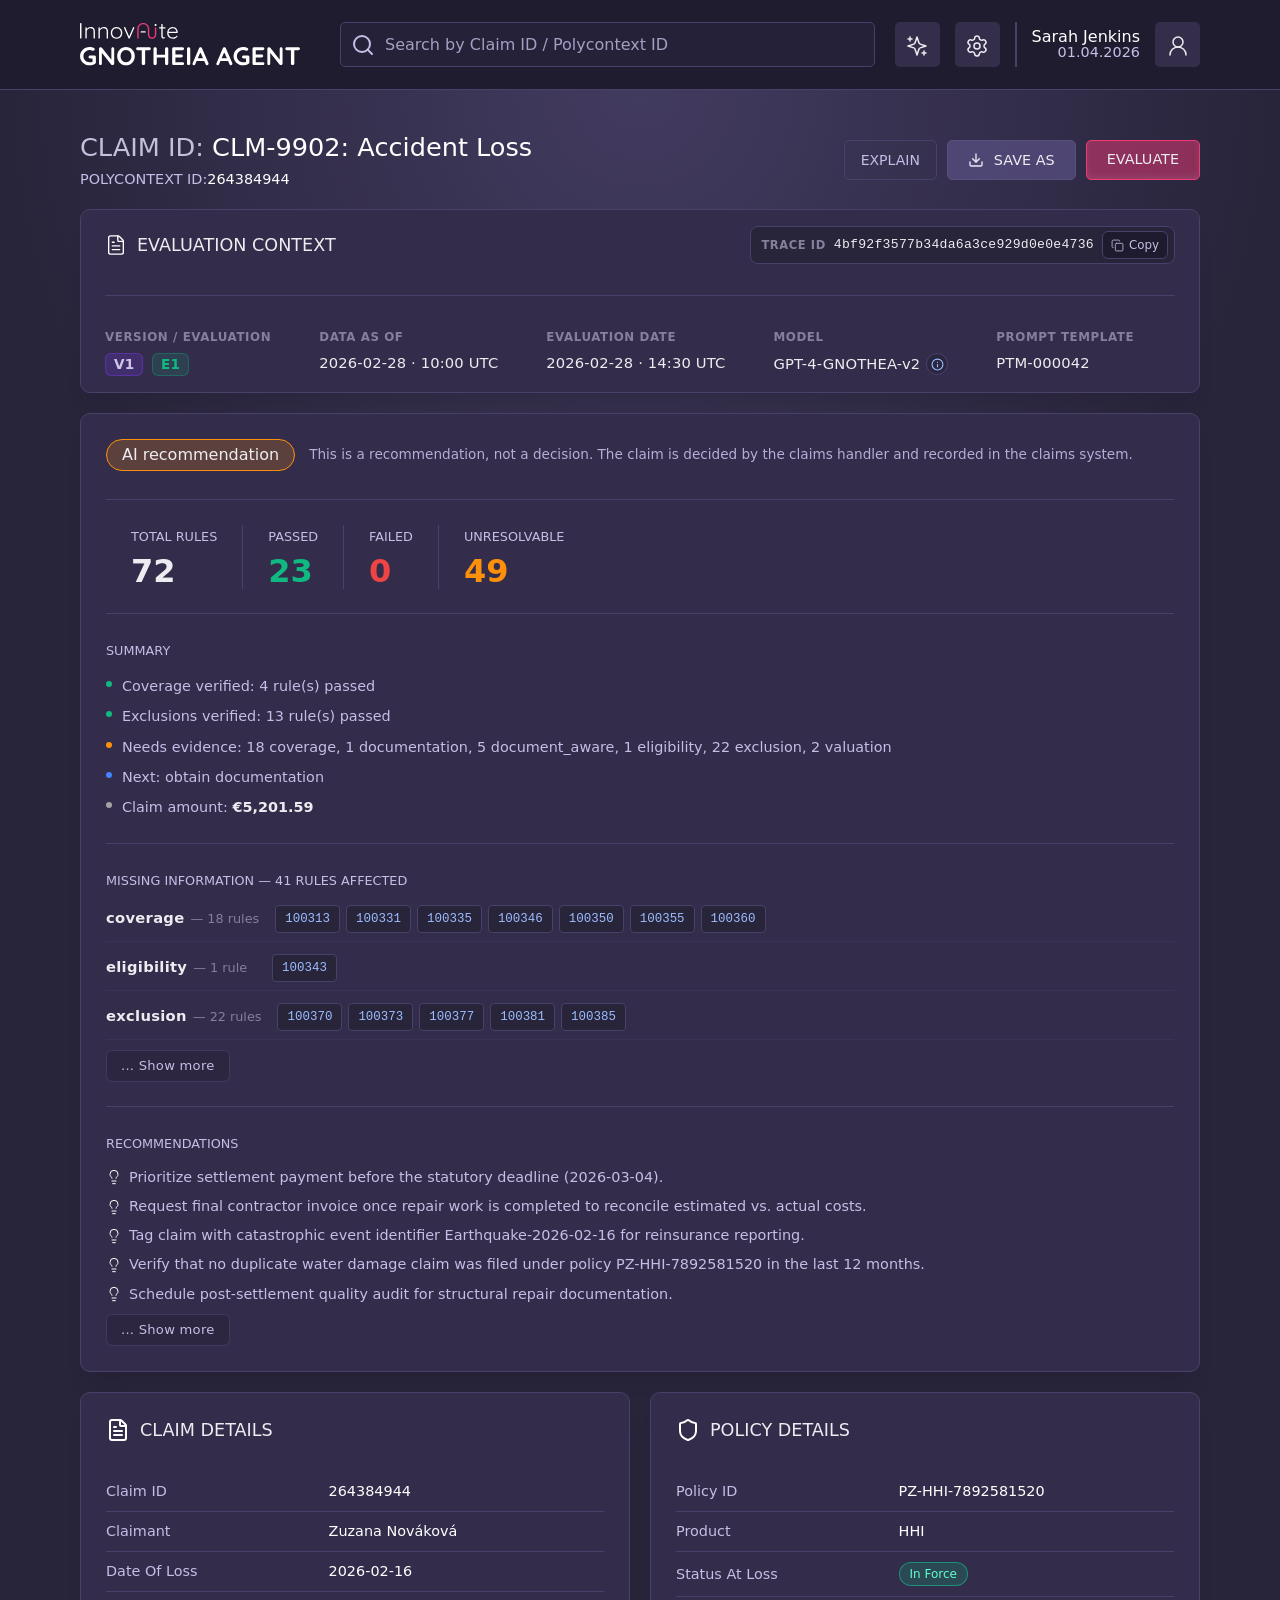
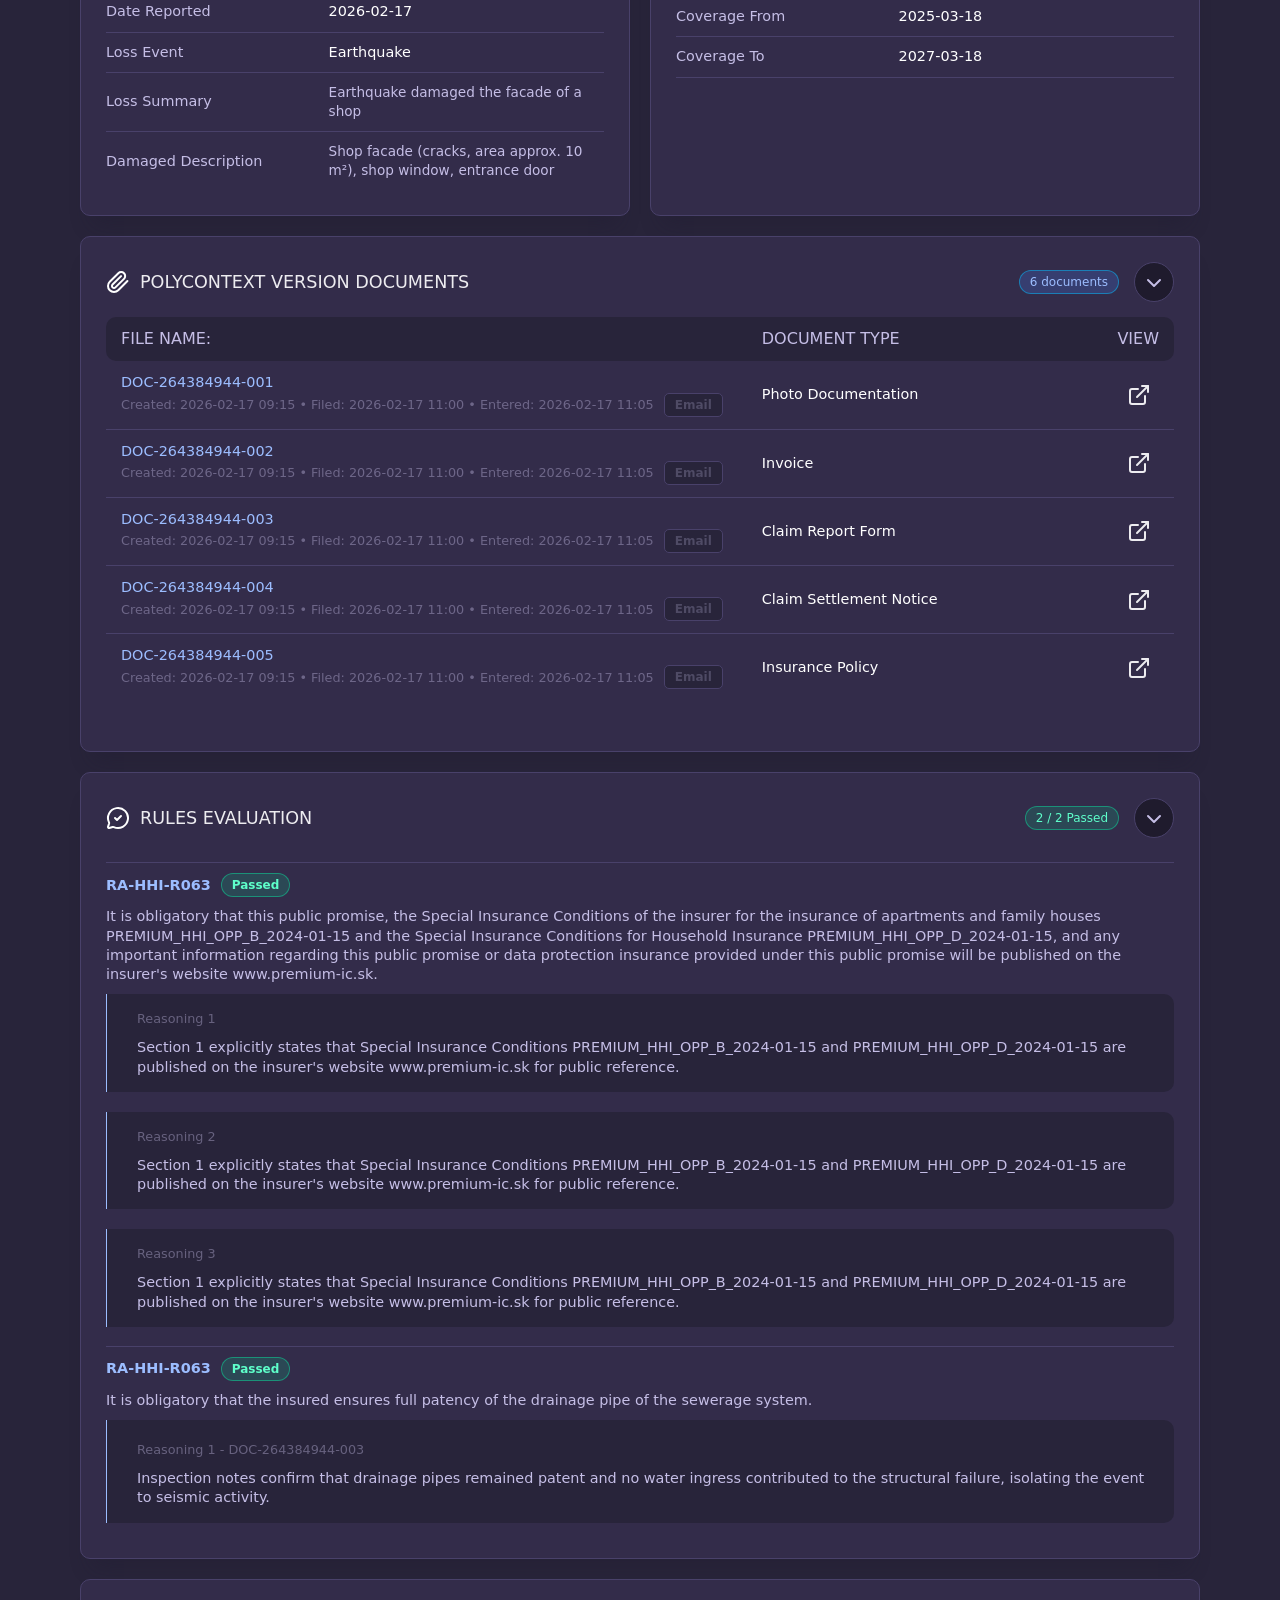
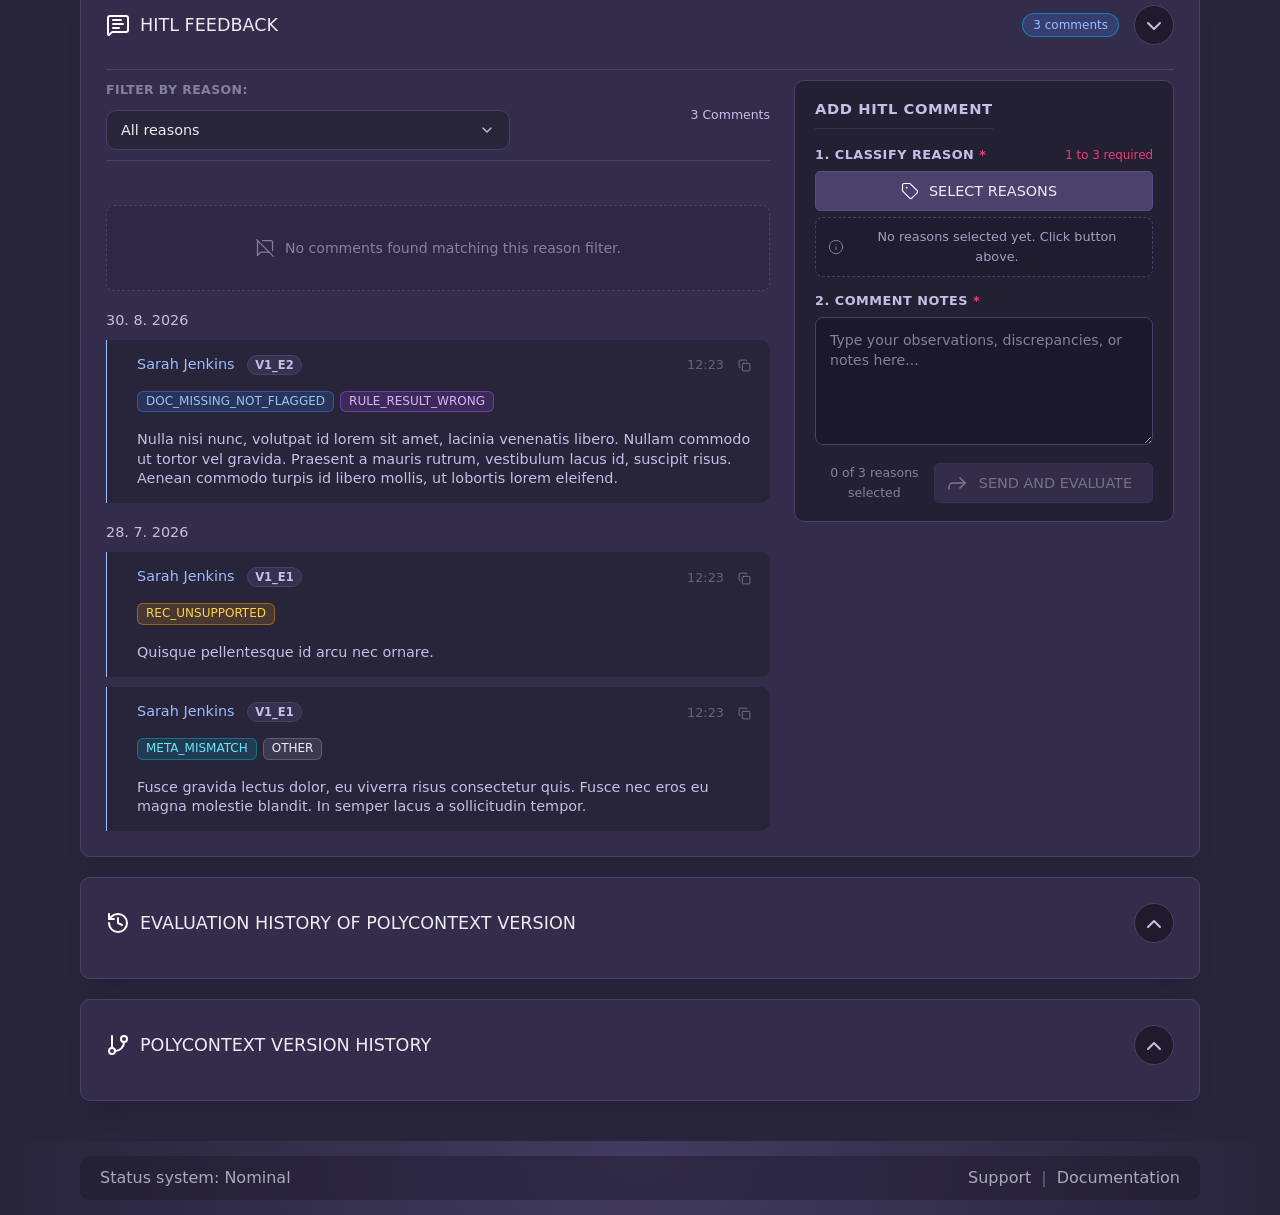
==== commit d1ae25a9: "Add Save as button, Explainability manual management modal, and Model interference environment dialo" ====
--- a/claim-detail.html
+++ b/claim-detail.html
@@ -116,8 +116,9 @@
               <span class="btn-text">EXPLAIN</span>
               <span class="btn-spinner" style="display:none;"></span>
             </button>
-            <a href="#" class="button_gn_sec dark w-inline-block">
-              <div>Email To</div>
+            <a href="#" id="btnSaveAs" class="button_gn_sec dark w-inline-block" title="Save / Download Polycontext PDF Report">
+              <div class="code-embed-8 w-embed"><svg xmlns="http://www.w3.org/2000/svg" width="16" height="16" viewbox="0 0 24 24" fill="none" stroke="currentColor" stroke-width="2" stroke-linecap="round" stroke-linejoin="round" class="lucide lucide-download-icon lucide-download"><path d="M21 15v4a2 2 0 0 1-2 2H5a2 2 0 0 1-2-2v-4"></path><polyline points="7 10 12 15 17 10"></polyline><line x1="12" y1="15" x2="12" y2="3"></line></svg></div>
+              <div>Save as</div>
             </a>
             <a href="#" class="button_gn w-inline-block">
               <div class="text-block-5">Evaluate</div>
@@ -174,7 +175,12 @@
             </div>
             <div class="eval-context-meta-col">
               <div class="eval-context-label">Model</div>
-              <div class="eval-context-value">GPT-4-GNOTHEA-v2</div>
+              <div class="eval-context-value" style="display: flex; align-items: center; gap: 6px;">
+                <span>GPT-4-GNOTHEA-v2</span>
+                <button type="button" class="btn-model-details" data-open-popup="modelEnvModal" title="View Model interference environment" aria-label="Model interference environment">
+                  <svg xmlns="http://www.w3.org/2000/svg" width="13" height="13" viewBox="0 0 24 24" fill="none" stroke="currentColor" stroke-width="2" stroke-linecap="round" stroke-linejoin="round"><circle cx="12" cy="12" r="10"></circle><path d="M12 16v-4"></path><path d="M12 8h.01"></path></svg>
+                </button>
+              </div>
             </div>
             <div class="eval-context-meta-col">
               <div class="eval-context-label">Prompt template</div>
@@ -184,25 +190,9 @@
         </div>
         <div class="object-box" id="aiRecommendationCard">
           <div class="div-block-71">
-            <div class="heading_wrap">
+            <div class="heading_wrap ai-rec-header-row">
               <div class="badge-big">AI recommendation</div>
-              <h2 class="heading-jumb" id="aiRecMainStatement">No recommendation — 49 rules could not be resolved from the available evidence.</h2>
-              <div class="text-block-3" id="aiRecSubtitle">The available evidence is insufficient to reach an automated decision.</div>
-              <div class="ico-tags recommendation-disclaimer">
-                <div class="code-embed-14 w-embed"><svg xmlns="http://www.w3.org/2000/svg" width="16" height="16" viewbox="0 0 24 24" fill="none" stroke="currentColor" stroke-width="1.5" stroke-linecap="round" stroke-linejoin="round" class="lucide lucide-circle-alert-icon lucide-circle-alert">
-                    <circle cx="12" cy="12" r="10"></circle>
-                    <line x1="12" x2="12" y1="8" y2="12"></line>
-                    <line x1="12" x2="12.01" y1="16" y2="16"></line>
-                  </svg></div>
-                <div class="text-block-3 disclaimer-text">This is a recommendation, not a decision. The claim is decided by the claims handler and recorded in the claims system.</div>
-              </div>
-            </div>
-            <div class="steps">
-              <h2 class="heading-jumbo"><span class="big">23/72</span></h2>
-              <div class="list_line">
-                <div class="badge-label small">RULES PASSED</div>
-              </div>
-              <div class="status-badge warning" id="aiRecStatusChip">Evidence needed</div>
+              <div class="text-block-3 disclaimer-text">This is a recommendation, not a decision. The claim is decided by the claims handler and recorded in the claims system.</div>
             </div>
           </div>
           <div class="divider"></div>
@@ -418,596 +408,6 @@
             </div>
           </div>
         </div>
-        <div class="object-box-copy">
-          <div class="box_label_wrap">
-            <div class="side-wrap-left">
-              <div class="ico-header w-embed"><svg xmlns="http://www.w3.org/2000/svg" width="24" height="24" viewbox="0 0 24 24" fill="none" stroke="currentColor" stroke-width="2" stroke-linecap="round" stroke-linejoin="round" class="lucide lucide-history-icon lucide-history">
-                  <path d="M3 12a9 9 0 1 0 9-9 9.75 9.75 0 0 0-6.74 2.74L3 8"></path>
-                  <path d="M3 3v5h5"></path>
-                  <path d="M12 7v5l4 2"></path>
-                </svg></div>
-              <div class="text-block-2">Evaluation history of polycontext version</div>
-            </div>
-            <div class="side-wrap smallgap">
-              <a href="#" class="link-block-2 w-inline-block collapsed" data-toggle-collapse="evalHistoryTableWrap" aria-label="Toggle evaluation history table">
-                <div class="code-embed-13 w-embed"><svg xmlns="http://www.w3.org/2000/svg" width="24" height="24" viewbox="0 0 24 24" fill="none" stroke="currentColor" stroke-width="2" stroke-linecap="round" stroke-linejoin="round" class="lucide lucide-chevron-down-icon lucide-chevron-down">
-                    <path d="m6 9 6 6 6-6"></path>
-                  </svg></div>
-              </a>
-            </div>
-          </div>
-
-          <!-- Semantic Responsive Evaluation History Table (Default Collapsed) -->
-          <div class="table-responsive" id="evalHistoryTableWrap" style="display: none;">
-            <table class="table_dash_wrap-copy table-eval-history">
-              <thead>
-                <tr>
-                  <th>
-                    <div class="column_wrap">
-                      <div class="badge-label">POLYCONTEXT VERSION</div>
-                    </div>
-                  </th>
-                  <th>
-                    <div class="column_wrap">
-                      <div class="badge-label">EVALUATION</div>
-                    </div>
-                  </th>
-                  <th>
-                    <div class="column_wrap">
-                      <div class="badge-label">WHEN</div>
-                    </div>
-                  </th>
-                  <th>
-                    <div class="column_wrap">
-                      <div class="badge-label">USER</div>
-                    </div>
-                  </th>
-                  <th>
-                    <div class="column_wrap right">
-                      <div class="badge-label">VIEW</div>
-                    </div>
-                  </th>
-                </tr>
-              </thead>
-              <tbody>
-                <tr class="clean">
-                  <td><div class="v _3">V1</div></td>
-                  <td><div class="number">1</div></td>
-                  <td>
-                    <div class="data_wrap">
-                      <div class="upline_wrtap-copy">
-                        <div class="up_data">50 minutes ago</div>
-                      </div>
-                      <div class="downline_data_wrap-copy">
-                        <div class="low_data">April 9th 2026, 11:46:43 am</div>
-                      </div>
-                    </div>
-                  </td>
-                  <td>
-                    <div class="red-only data">Sarah Jenkins</div>
-                  </td>
-                  <td>
-                    <div class="column_wrap right">
-                      <a href="#" class="user_btn_dark btn-open-doc w-inline-block" data-doc-id="CLM-9902 (V1 - Eval 1)" data-doc-title="Evaluation Report (V1 - Eval 1)" data-doc-meta="April 9th 2026, 11:46:43 am • User: Sarah Jenkins" data-doc-type="Evaluation Report" title="View Eval 1 Report">
-                        <div class="code-embed-8 w-embed"><svg xmlns="http://www.w3.org/2000/svg" width="24" height="24" viewbox="0 0 24 24" fill="none" stroke="currentColor" stroke-width="1.5" stroke-linecap="round" stroke-linejoin="round" class="lucide lucide-external-link-icon lucide-external-link">
-                            <path d="M15 3h6v6"></path>
-                            <path d="M10 14 21 3"></path>
-                            <path d="M18 13v6a2 2 0 0 1-2 2H5a2 2 0 0 1-2-2V8a2 2 0 0 1 2-2h6"></path>
-                          </svg></div>
-                      </a>
-                    </div>
-                  </td>
-                </tr>
-                <tr class="clean last">
-                  <td><div class="v _3">V1</div></td>
-                  <td><div class="number">2</div></td>
-                  <td>
-                    <div class="data_wrap">
-                      <div class="upline_wrtap-copy">
-                        <div class="up_data">29 minutes ago</div>
-                      </div>
-                      <div class="downline_data_wrap-copy">
-                        <div class="low_data">April 9th 2026, 11:46:43 am</div>
-                      </div>
-                    </div>
-                  </td>
-                  <td>
-                    <div class="red-only data">Sarah Jenkins</div>
-                  </td>
-                  <td>
-                    <div class="column_wrap right">
-                      <a href="#" class="user_btn_dark btn-open-doc w-inline-block" data-doc-id="CLM-9902 (V1 - Eval 2)" data-doc-title="Evaluation Report (V1 - Eval 2)" data-doc-meta="April 9th 2026, 11:46:43 am • User: Sarah Jenkins" data-doc-type="Evaluation Report" title="View Eval 2 Report">
-                        <div class="code-embed-8 w-embed"><svg xmlns="http://www.w3.org/2000/svg" width="24" height="24" viewbox="0 0 24 24" fill="none" stroke="currentColor" stroke-width="1.5" stroke-linecap="round" stroke-linejoin="round" class="lucide lucide-external-link-icon lucide-external-link">
-                            <path d="M15 3h6v6"></path>
-                            <path d="M10 14 21 3"></path>
-                            <path d="M18 13v6a2 2 0 0 1-2 2H5a2 2 0 0 1-2-2V8a2 2 0 0 1 2-2h6"></path>
-                          </svg></div>
-                      </a>
-                    </div>
-                  </td>
-                </tr>
-              </tbody>
-            </table>
-          </div>
-        </div>
-        <div class="object-box-copy">
-          <div class="box_label_wrap">
-            <div class="side-wrap-left">
-              <div class="ico-header w-embed"><svg xmlns="http://www.w3.org/2000/svg" width="24" height="24" viewbox="0 0 24 24" fill="none" stroke="currentColor" stroke-width="2" stroke-linecap="round" stroke-linejoin="round" class="lucide lucide-git-branch-icon lucide-git-branch">
-                  <line x1="6" x2="6" y1="3" y2="15"></line>
-                  <circle cx="18" cy="6" r="3"></circle>
-                  <circle cx="6" cy="18" r="3"></circle>
-                  <path d="M18 9a9 9 0 0 1-9 9"></path>
-                </svg></div>
-              <div class="text-block-2">Polycontext version history</div>
-            </div>
-            <div class="side-wrap smallgap">
-              <a href="#" class="link-block-2 w-inline-block" data-toggle-collapse="historyTableWrap" aria-label="Toggle history table">
-                <div class="code-embed-13 w-embed"><svg xmlns="http://www.w3.org/2000/svg" width="24" height="24" viewbox="0 0 24 24" fill="none" stroke="currentColor" stroke-width="2" stroke-linecap="round" stroke-linejoin="round" class="lucide lucide-chevron-down-icon lucide-chevron-down">
-                    <path d="m6 9 6 6 6-6"></path>
-                  </svg></div>
-              </a>
-            </div>
-          </div>
-
-          <!-- Semantic Responsive History Table Wrapper -->
-          <div id="historyTableWrap">
-            <div class="table-responsive">
-              <table class="table-history">
-              <thead>
-                <tr>
-                  <th><div class="div-block-89"></div></th>
-                  <th>
-                    <div class="column_wrap">
-                      <div class="badge-label">Version</div>
-                    </div>
-                  </th>
-                  <th>
-                    <div class="column_wrap">
-                      <div class="badge-label">Quick detail</div>
-                    </div>
-                  </th>
-                  <th>
-                    <div class="column_wrap">
-                      <div class="badge-label">Model</div>
-                    </div>
-                  </th>
-                  <th>
-                    <div class="column_wrap right">
-                      <div class="badge-label">StATUS</div>
-                    </div>
-                  </th>
-                  <th>
-                    <div class="column_wrap right">
-                      <div class="badge-label">View</div>
-                    </div>
-                  </th>
-                </tr>
-              </thead>
-              <tbody>
-                <tr class="clean">
-                  <td><div class="number">v.3</div></td>
-                  <td>
-                    <div class="data_wrap">
-                      <div class="upline_wrtap-copy">
-                        <div class="up_data">29 minutes ago</div>
-                      </div>
-                      <div class="downline_data_wrap-copy">
-                        <div class="low_data">April 9th 2026, 11:46:43 am</div>
-                      </div>
-                    </div>
-                  </td>
-                  <td>
-                    <div class="column_wrap">
-                      <div class="tag-wrap">
-                        <div class="ico-tags">
-                          <div class="code-embed-14 w-embed"><svg xmlns="http://www.w3.org/2000/svg" width="16" height="16" viewbox="0 0 24 24" fill="none" stroke="currentColor" stroke-width="1.5" stroke-linecap="round" stroke-linejoin="round" class="lucide lucide-file-icon lucide-file">
-                              <path d="M6 22a2 2 0 0 1-2-2V4a2 2 0 0 1 2-2h8a2.4 2.4 0 0 1 1.704.706l3.588 3.588A2.4 2.4 0 0 1 20 8v12a2 2 0 0 1-2 2z"></path>
-                              <path d="M14 2v5a1 1 0 0 0 1 1h5"></path>
-                            </svg></div>
-                          <div class="red-only">15 doc.</div>
-                        </div>
-                        <div class="ico-tags">
-                          <div class="code-embed-14 w-embed"><svg xmlns="http://www.w3.org/2000/svg" width="16" height="16" viewbox="0 0 24 24" fill="none" stroke="currentColor" stroke-width="1.5" stroke-linecap="round" stroke-linejoin="round" class="lucide lucide-message-square-quote-icon lucide-message-square-quote">
-                              <path d="M14 14a2 2 0 0 0 2-2V8h-2"></path>
-                              <path d="M22 17a2 2 0 0 1-2 2H6.828a2 2 0 0 0-1.414.586l-2.202 2.202A.71.71 0 0 1 2 21.286V5a2 2 0 0 1 2-2h16a2 2 0 0 1 2 2z"></path>
-                              <path d="M8 14a2 2 0 0 0 2-2V8H8"></path>
-                            </svg></div>
-                          <div class="red-only">0 comments</div>
-                        </div>
-                        <div class="ico-tags">
-                          <div class="code-embed-14 w-embed"><svg xmlns="http://www.w3.org/2000/svg" width="16" height="16" viewbox="0 0 24 24" fill="none" stroke="currentColor" stroke-width="1.5" stroke-linecap="round" stroke-linejoin="round" class="lucide lucide-refresh-ccw-icon lucide-refresh-ccw">
-                              <path d="M21 12a9 9 0 0 0-9-9 9.75 9.75 0 0 0-6.74 2.74L3 8"></path>
-                              <path d="M3 3v5h5"></path>
-                              <path d="M3 12a9 9 0 0 0 9 9 9.75 9.75 0 0 0 6.74-2.74L21 16"></path>
-                              <path d="M16 16h5v5"></path>
-                            </svg></div>
-                          <div class="red-only">0 changes</div>
-                        </div>
-                      </div>
-                    </div>
-                  </td>
-                  <td>
-                    <div class="data_wrap">
-                      <div class="upline_wrtap-copy">
-                        <div class="up_data">GPT-4-GNOTHEA-v2</div>
-                      </div>
-                      <div class="downline_data_wrap-copy">
-                        <div class="low_data">PTM-000042</div>
-                      </div>
-                    </div>
-                  </td>
-                  <td>
-                    <div class="column_wrap right">
-                      <div class="status-badge hiden">Evaluated</div>
-                    </div>
-                  </td>
-                  <td>
-                    <div class="column_wrap right">
-                      <a href="#" class="user_btn_dark btn-open-doc w-inline-block" data-doc-id="CLM-9902 (v.3)" data-doc-title="AI Pre-Assessment Report" data-doc-meta="April 9th 2026, 11:46:43 am • Model: GPT-4-GNOTHEA-v2" data-doc-type="Evaluation Report" title="View v.3 Report">
-                        <div class="code-embed-8 w-embed"><svg xmlns="http://www.w3.org/2000/svg" width="24" height="24" viewbox="0 0 24 24" fill="none" stroke="currentColor" stroke-width="1.5" stroke-linecap="round" stroke-linejoin="round" class="lucide lucide-rotate-cw-icon lucide-rotate-cw">
-                            <path d="M21 12a9 9 0 1 1-9-9c2.52 0 4.93 1 6.74 2.74L21 8"></path>
-                            <path d="M21 3v5h-5"></path>
-                          </svg></div>
-                      </a>
-                    </div>
-                  </td>
-                </tr>
-                <tr class="clean">
-                  <td><div class="number">v.2</div></td>
-                  <td>
-                    <div class="data_wrap">
-                      <div class="upline_wrtap-copy">
-                        <div class="up_data">2 days ago</div>
-                      </div>
-                      <div class="downline_data_wrap-copy">
-                        <div class="low_data">April 1st 2026, 5:02:52 am</div>
-                      </div>
-                    </div>
-                  </td>
-                  <td>
-                    <div class="column_wrap">
-                      <div class="tag-wrap">
-                        <div class="ico-tags">
-                          <div class="code-embed-14 w-embed"><svg xmlns="http://www.w3.org/2000/svg" width="16" height="16" viewbox="0 0 24 24" fill="none" stroke="currentColor" stroke-width="1.5" stroke-linecap="round" stroke-linejoin="round" class="lucide lucide-file-icon lucide-file">
-                              <path d="M6 22a2 2 0 0 1-2-2V4a2 2 0 0 1 2-2h8a2.4 2.4 0 0 1 1.704.706l3.588 3.588A2.4 2.4 0 0 1 20 8v12a2 2 0 0 1-2 2z"></path>
-                              <path d="M14 2v5a1 1 0 0 0 1 1h5"></path>
-                            </svg></div>
-                          <div class="red-only">8 doc.</div>
-                        </div>
-                        <div class="ico-tags">
-                          <div class="code-embed-14 w-embed"><svg xmlns="http://www.w3.org/2000/svg" width="16" height="16" viewbox="0 0 24 24" fill="none" stroke="currentColor" stroke-width="1.5" stroke-linecap="round" stroke-linejoin="round" class="lucide lucide-message-square-quote-icon lucide-message-square-quote">
-                              <path d="M14 14a2 2 0 0 0 2-2V8h-2"></path>
-                              <path d="M22 17a2 2 0 0 1-2 2H6.828a2 2 0 0 0-1.414.586l-2.202 2.202A.71.71 0 0 1 2 21.286V5a2 2 0 0 1 2-2h16a2 2 0 0 1 2 2z"></path>
-                              <path d="M8 14a2 2 0 0 0 2-2V8H8"></path>
-                            </svg></div>
-                          <div class="red-only">2 comments</div>
-                        </div>
-                        <div class="ico-tags">
-                          <div class="code-embed-14 w-embed"><svg xmlns="http://www.w3.org/2000/svg" width="16" height="16" viewbox="0 0 24 24" fill="none" stroke="currentColor" stroke-width="1.5" stroke-linecap="round" stroke-linejoin="round" class="lucide lucide-refresh-ccw-icon lucide-refresh-ccw">
-                              <path d="M21 12a9 9 0 0 0-9-9 9.75 9.75 0 0 0-6.74 2.74L3 8"></path>
-                              <path d="M3 3v5h5"></path>
-                              <path d="M3 12a9 9 0 0 0 9 9 9.75 9.75 0 0 0 6.74-2.74L21 16"></path>
-                              <path d="M16 16h5v5"></path>
-                            </svg></div>
-                          <div class="red-only">2 changes</div>
-                        </div>
-                      </div>
-                    </div>
-                  </td>
-                  <td>
-                    <div class="data_wrap">
-                      <div class="upline_wrtap-copy">
-                        <div class="up_data">GPT-4-GNOTHEA-v2</div>
-                      </div>
-                      <div class="downline_data_wrap-copy">
-                        <div class="low_data">PTM-000040</div>
-                      </div>
-                    </div>
-                  </td>
-                  <td>
-                    <div class="column_wrap right">
-                      <div class="red-only">Evaluated</div>
-                    </div>
-                  </td>
-                  <td>
-                    <div class="column_wrap right">
-                      <a href="#" class="user_btn_dark btn-open-doc w-inline-block" data-doc-id="CLM-9902 (v.2)" data-doc-title="AI Pre-Assessment Report" data-doc-meta="April 1st 2026, 5:02:52 am • Model: GPT-4-GNOTHEA-v2" data-doc-type="Evaluation Report" title="View v.2 Report">
-                        <div class="code-embed-8 w-embed"><svg xmlns="http://www.w3.org/2000/svg" width="24" height="24" viewbox="0 0 24 24" fill="none" stroke="currentColor" stroke-width="1.5" stroke-linecap="round" stroke-linejoin="round" class="lucide lucide-rotate-cw-icon lucide-rotate-cw">
-                            <path d="M21 12a9 9 0 1 1-9-9c2.52 0 4.93 1 6.74 2.74L21 8"></path>
-                            <path d="M21 3v5h-5"></path>
-                          </svg></div>
-                      </a>
-                    </div>
-                  </td>
-                </tr>
-                <tr class="clean">
-                  <td><div class="number">v.1</div></td>
-                  <td>
-                    <div class="data_wrap">
-                      <div class="upline_wrtap-copy">
-                        <div class="up_data">8 days ago</div>
-                      </div>
-                      <div class="downline_data_wrap-copy">
-                        <div class="low_data">April 1st 2026, 3:51:36 am</div>
-                      </div>
-                    </div>
-                  </td>
-                  <td>
-                    <div class="column_wrap">
-                      <div class="tag-wrap">
-                        <div class="ico-tags">
-                          <div class="code-embed-14 w-embed"><svg xmlns="http://www.w3.org/2000/svg" width="16" height="16" viewbox="0 0 24 24" fill="none" stroke="currentColor" stroke-width="1.5" stroke-linecap="round" stroke-linejoin="round" class="lucide lucide-file-icon lucide-file">
-                              <path d="M6 22a2 2 0 0 1-2-2V4a2 2 0 0 1 2-2h8a2.4 2.4 0 0 1 1.704.706l3.588 3.588A2.4 2.4 0 0 1 20 8v12a2 2 0 0 1-2 2z"></path>
-                              <path d="M14 2v5a1 1 0 0 0 1 1h5"></path>
-                            </svg></div>
-                          <div class="red-only">5 doc.</div>
-                        </div>
-                        <div class="ico-tags">
-                          <div class="code-embed-14 w-embed"><svg xmlns="http://www.w3.org/2000/svg" width="16" height="16" viewbox="0 0 24 24" fill="none" stroke="currentColor" stroke-width="1.5" stroke-linecap="round" stroke-linejoin="round" class="lucide lucide-message-square-quote-icon lucide-message-square-quote">
-                              <path d="M14 14a2 2 0 0 0 2-2V8h-2"></path>
-                              <path d="M22 17a2 2 0 0 1-2 2H6.828a2 2 0 0 0-1.414.586l-2.202 2.202A.71.71 0 0 1 2 21.286V5a2 2 0 0 1 2-2h16a2 2 0 0 1 2 2z"></path>
-                              <path d="M8 14a2 2 0 0 0 2-2V8H8"></path>
-                            </svg></div>
-                          <div class="red-only">17 comments</div>
-                        </div>
-                        <div class="ico-tags">
-                          <div class="code-embed-14 w-embed"><svg xmlns="http://www.w3.org/2000/svg" width="16" height="16" viewbox="0 0 24 24" fill="none" stroke="currentColor" stroke-width="1.5" stroke-linecap="round" stroke-linejoin="round" class="lucide lucide-refresh-ccw-icon lucide-refresh-ccw">
-                              <path d="M21 12a9 9 0 0 0-9-9 9.75 9.75 0 0 0-6.74 2.74L3 8"></path>
-                              <path d="M3 3v5h5"></path>
-                              <path d="M3 12a9 9 0 0 0 9 9 9.75 9.75 0 0 0 6.74-2.74L21 16"></path>
-                              <path d="M16 16h5v5"></path>
-                            </svg></div>
-                          <div class="red-only">8 changes</div>
-                        </div>
-                      </div>
-                    </div>
-                  </td>
-                  <td>
-                    <div class="data_wrap">
-                      <div class="upline_wrtap-copy">
-                        <div class="up_data">GPT-4-GNOTHEA-v1</div>
-                      </div>
-                      <div class="downline_data_wrap-copy">
-                        <div class="low_data">PTM-000038</div>
-                      </div>
-                    </div>
-                  </td>
-                  <td>
-                    <div class="column_wrap right">
-                      <div class="status-badge hiden">Evaluated</div>
-                    </div>
-                  </td>
-                  <td>
-                    <div class="column_wrap right">
-                      <a href="#" class="user_btn_dark btn-open-doc w-inline-block" data-doc-id="CLM-9902 (v.1)" data-doc-title="AI Pre-Assessment Report" data-doc-meta="April 1st 2026, 3:51:36 am • Model: GPT-4-GNOTHEA-v1" data-doc-type="Evaluation Report" title="View v.1 Report">
-                        <div class="code-embed-8 w-embed"><svg xmlns="http://www.w3.org/2000/svg" width="24" height="24" viewbox="0 0 24 24" fill="none" stroke="currentColor" stroke-width="1.5" stroke-linecap="round" stroke-linejoin="round" class="lucide lucide-rotate-cw-icon lucide-rotate-cw">
-                            <path d="M21 12a9 9 0 1 1-9-9c2.52 0 4.93 1 6.74 2.74L21 8"></path>
-                            <path d="M21 3v5h-5"></path>
-                          </svg></div>
-                      </a>
-                    </div>
-                  </td>
-                </tr>
-
-                <!-- Extra History Rows (Collapsed behind Show more) -->
-                <tr class="clean history-extra" style="display: none;">
-                  <td><div class="number">v.0.9</div></td>
-                  <td>
-                    <div class="data_wrap">
-                      <div class="upline_wrtap-copy">
-                        <div class="up_data">12 days ago</div>
-                      </div>
-                      <div class="downline_data_wrap-copy">
-                        <div class="low_data">March 28th 2026, 09:15:20 am</div>
-                      </div>
-                    </div>
-                  </td>
-                  <td>
-                    <div class="column_wrap">
-                      <div class="tag-wrap">
-                        <div class="ico-tags">
-                          <div class="code-embed-14 w-embed"><svg xmlns="http://www.w3.org/2000/svg" width="16" height="16" viewbox="0 0 24 24" fill="none" stroke="currentColor" stroke-width="1.5" stroke-linecap="round" stroke-linejoin="round" class="lucide lucide-file-icon lucide-file">
-                              <path d="M6 22a2 2 0 0 1-2-2V4a2 2 0 0 1 2-2h8a2.4 2.4 0 0 1 1.704.706l3.588 3.588A2.4 2.4 0 0 1 20 8v12a2 2 0 0 1-2 2z"></path>
-                              <path d="M14 2v5a1 1 0 0 0 1 1h5"></path>
-                            </svg></div>
-                          <div class="red-only">4 doc.</div>
-                        </div>
-                        <div class="ico-tags">
-                          <div class="code-embed-14 w-embed"><svg xmlns="http://www.w3.org/2000/svg" width="16" height="16" viewbox="0 0 24 24" fill="none" stroke="currentColor" stroke-width="1.5" stroke-linecap="round" stroke-linejoin="round" class="lucide lucide-message-square-quote-icon lucide-message-square-quote">
-                              <path d="M14 14a2 2 0 0 0 2-2V8h-2"></path>
-                              <path d="M22 17a2 2 0 0 1-2 2H6.828a2 2 0 0 0-1.414.586l-2.202 2.202A.71.71 0 0 1 21.286 21.286V5a2 2 0 0 1 2-2h16a2 2 0 0 1 2 2z"></path>
-                              <path d="M8 14a2 2 0 0 0 2-2V8H8"></path>
-                            </svg></div>
-                          <div class="red-only">12 comments</div>
-                        </div>
-                        <div class="ico-tags">
-                          <div class="code-embed-14 w-embed"><svg xmlns="http://www.w3.org/2000/svg" width="16" height="16" viewbox="0 0 24 24" fill="none" stroke="currentColor" stroke-width="1.5" stroke-linecap="round" stroke-linejoin="round" class="lucide lucide-refresh-ccw-icon lucide-refresh-ccw">
-                              <path d="M21 12a9 9 0 0 0-9-9 9.75 9.75 0 0 0-6.74 2.74L3 8"></path>
-                              <path d="M3 3v5h5"></path>
-                              <path d="M3 12a9 9 0 0 0 9 9 9.75 9.75 0 0 0 6.74-2.74L21 16"></path>
-                              <path d="M16 16h5v5"></path>
-                            </svg></div>
-                          <div class="red-only">4 changes</div>
-                        </div>
-                      </div>
-                    </div>
-                  </td>
-                  <td>
-                    <div class="data_wrap">
-                      <div class="upline_wrtap-copy">
-                        <div class="up_data">GPT-4-GNOTHEA-v1</div>
-                      </div>
-                      <div class="downline_data_wrap-copy">
-                        <div class="low_data">PTM-000035</div>
-                      </div>
-                    </div>
-                  </td>
-                  <td>
-                    <div class="column_wrap right">
-                      <div class="status-badge hiden">Evaluated</div>
-                    </div>
-                  </td>
-                  <td>
-                    <div class="column_wrap right">
-                      <a href="#" class="user_btn_dark btn-open-doc w-inline-block" data-doc-id="CLM-9902 (v.0.9)" data-doc-title="AI Pre-Assessment Report" data-doc-meta="March 28th 2026, 09:15:20 am • Model: GPT-4-GNOTHEA-v1" data-doc-type="Evaluation Report" title="View v.0.9 Report">
-                        <div class="code-embed-8 w-embed"><svg xmlns="http://www.w3.org/2000/svg" width="24" height="24" viewbox="0 0 24 24" fill="none" stroke="currentColor" stroke-width="1.5" stroke-linecap="round" stroke-linejoin="round" class="lucide lucide-rotate-cw-icon lucide-rotate-cw">
-                            <path d="M21 12a9 9 0 1 1-9-9c2.52 0 4.93 1 6.74 2.74L21 8"></path>
-                            <path d="M21 3v5h-5"></path>
-                          </svg></div>
-                      </a>
-                    </div>
-                  </td>
-                </tr>
-                <tr class="clean history-extra" style="display: none;">
-                  <td><div class="number">v.0.8</div></td>
-                  <td>
-                    <div class="data_wrap">
-                      <div class="upline_wrtap-copy">
-                        <div class="up_data">18 days ago</div>
-                      </div>
-                      <div class="downline_data_wrap-copy">
-                        <div class="low_data">March 22nd 2026, 02:40:11 pm</div>
-                      </div>
-                    </div>
-                  </td>
-                  <td>
-                    <div class="column_wrap">
-                      <div class="tag-wrap">
-                        <div class="ico-tags">
-                          <div class="code-embed-14 w-embed"><svg xmlns="http://www.w3.org/2000/svg" width="16" height="16" viewbox="0 0 24 24" fill="none" stroke="currentColor" stroke-width="1.5" stroke-linecap="round" stroke-linejoin="round" class="lucide lucide-file-icon lucide-file">
-                              <path d="M6 22a2 2 0 0 1-2-2V4a2 2 0 0 1 2-2h8a2.4 2.4 0 0 1 1.704.706l3.588 3.588A2.4 2.4 0 0 1 20 8v12a2 2 0 0 1-2 2z"></path>
-                              <path d="M14 2v5a1 1 0 0 0 1 1h5"></path>
-                            </svg></div>
-                          <div class="red-only">3 doc.</div>
-                        </div>
-                        <div class="ico-tags">
-                          <div class="code-embed-14 w-embed"><svg xmlns="http://www.w3.org/2000/svg" width="16" height="16" viewbox="0 0 24 24" fill="none" stroke="currentColor" stroke-width="1.5" stroke-linecap="round" stroke-linejoin="round" class="lucide lucide-message-square-quote-icon lucide-message-square-quote">
-                              <path d="M14 14a2 2 0 0 0 2-2V8h-2"></path>
-                              <path d="M22 17a2 2 0 0 1-2 2H6.828a2 2 0 0 0-1.414.586l-2.202 2.202A.71.71 0 0 1 21.286 21.286V5a2 2 0 0 1 2-2h16a2 2 0 0 1 2 2z"></path>
-                              <path d="M8 14a2 2 0 0 0 2-2V8H8"></path>
-                            </svg></div>
-                          <div class="red-only">8 comments</div>
-                        </div>
-                        <div class="ico-tags">
-                          <div class="code-embed-14 w-embed"><svg xmlns="http://www.w3.org/2000/svg" width="16" height="16" viewbox="0 0 24 24" fill="none" stroke="currentColor" stroke-width="1.5" stroke-linecap="round" stroke-linejoin="round" class="lucide lucide-refresh-ccw-icon lucide-refresh-ccw">
-                              <path d="M21 12a9 9 0 0 0-9-9 9.75 9.75 0 0 0-6.74 2.74L3 8"></path>
-                              <path d="M3 3v5h5"></path>
-                              <path d="M3 12a9 9 0 0 0 9 9 9.75 9.75 0 0 0 6.74-2.74L21 16"></path>
-                              <path d="M16 16h5v5"></path>
-                            </svg></div>
-                          <div class="red-only">2 changes</div>
-                        </div>
-                      </div>
-                    </div>
-                  </td>
-                  <td>
-                    <div class="data_wrap">
-                      <div class="upline_wrtap-copy">
-                        <div class="up_data">GPT-4-GNOTHEA-v1</div>
-                      </div>
-                      <div class="downline_data_wrap-copy">
-                        <div class="low_data">PTM-000031</div>
-                      </div>
-                    </div>
-                  </td>
-                  <td>
-                    <div class="column_wrap right">
-                      <div class="status-badge hiden">Evaluated</div>
-                    </div>
-                  </td>
-                  <td>
-                    <div class="column_wrap right">
-                      <a href="#" class="user_btn_dark btn-open-doc w-inline-block" data-doc-id="CLM-9902 (v.0.8)" data-doc-title="AI Pre-Assessment Report" data-doc-meta="March 22nd 2026, 02:40:11 pm • Model: GPT-4-GNOTHEA-v1" data-doc-type="Evaluation Report" title="View v.0.8 Report">
-                        <div class="code-embed-8 w-embed"><svg xmlns="http://www.w3.org/2000/svg" width="24" height="24" viewbox="0 0 24 24" fill="none" stroke="currentColor" stroke-width="1.5" stroke-linecap="round" stroke-linejoin="round" class="lucide lucide-rotate-cw-icon lucide-rotate-cw">
-                            <path d="M21 12a9 9 0 1 1-9-9c2.52 0 4.93 1 6.74 2.74L21 8"></path>
-                            <path d="M21 3v5h-5"></path>
-                          </svg></div>
-                      </a>
-                    </div>
-                  </td>
-                </tr>
-                <tr class="clean history-extra last" style="display: none;">
-                  <td><div class="number">v.0.5</div></td>
-                  <td>
-                    <div class="data_wrap">
-                      <div class="upline_wrtap-copy">
-                        <div class="up_data">25 days ago</div>
-                      </div>
-                      <div class="downline_data_wrap-copy">
-                        <div class="low_data">March 15th 2026, 10:05:44 am</div>
-                      </div>
-                    </div>
-                  </td>
-                  <td>
-                    <div class="column_wrap">
-                      <div class="tag-wrap">
-                        <div class="ico-tags">
-                          <div class="code-embed-14 w-embed"><svg xmlns="http://www.w3.org/2000/svg" width="16" height="16" viewbox="0 0 24 24" fill="none" stroke="currentColor" stroke-width="1.5" stroke-linecap="round" stroke-linejoin="round" class="lucide lucide-file-icon lucide-file">
-                              <path d="M6 22a2 2 0 0 1-2-2V4a2 2 0 0 1 2-2h8a2.4 2.4 0 0 1 1.704.706l3.588 3.588A2.4 2.4 0 0 1 20 8v12a2 2 0 0 1-2 2z"></path>
-                              <path d="M14 2v5a1 1 0 0 0 1 1h5"></path>
-                            </svg></div>
-                          <div class="red-only">2 doc.</div>
-                        </div>
-                        <div class="ico-tags">
-                          <div class="code-embed-14 w-embed"><svg xmlns="http://www.w3.org/2000/svg" width="16" height="16" viewbox="0 0 24 24" fill="none" stroke="currentColor" stroke-width="1.5" stroke-linecap="round" stroke-linejoin="round" class="lucide lucide-message-square-quote-icon lucide-message-square-quote">
-                              <path d="M14 14a2 2 0 0 0 2-2V8h-2"></path>
-                              <path d="M22 17a2 2 0 0 1-2 2H6.828a2 2 0 0 0-1.414.586l-2.202 2.202A.71.71 0 0 1 21.286 21.286V5a2 2 0 0 1 2-2h16a2 2 0 0 1 2 2z"></path>
-                              <path d="M8 14a2 2 0 0 0 2-2V8H8"></path>
-                            </svg></div>
-                          <div class="red-only">3 comments</div>
-                        </div>
-                        <div class="ico-tags">
-                          <div class="code-embed-14 w-embed"><svg xmlns="http://www.w3.org/2000/svg" width="16" height="16" viewbox="0 0 24 24" fill="none" stroke="currentColor" stroke-width="1.5" stroke-linecap="round" stroke-linejoin="round" class="lucide lucide-refresh-ccw-icon lucide-refresh-ccw">
-                              <path d="M21 12a9 9 0 0 0-9-9 9.75 9.75 0 0 0-6.74 2.74L3 8"></path>
-                              <path d="M3 3v5h5"></path>
-                              <path d="M3 12a9 9 0 0 0 9 9 9.75 9.75 0 0 0 6.74-2.74L21 16"></path>
-                              <path d="M16 16h5v5"></path>
-                            </svg></div>
-                          <div class="red-only">1 changes</div>
-                        </div>
-                      </div>
-                    </div>
-                  </td>
-                  <td>
-                    <div class="data_wrap">
-                      <div class="upline_wrtap-copy">
-                        <div class="up_data">GPT-4-GNOTHEA-v1</div>
-                      </div>
-                      <div class="downline_data_wrap-copy">
-                        <div class="low_data">PTM-000028</div>
-                      </div>
-                    </div>
-                  </td>
-                  <td>
-                    <div class="column_wrap right">
-                      <div class="status-badge hiden">Evaluated</div>
-                    </div>
-                  </td>
-                  <td>
-                    <div class="column_wrap right">
-                      <a href="#" class="user_btn_dark btn-open-doc w-inline-block" data-doc-id="CLM-9902 (v.0.5)" data-doc-title="AI Pre-Assessment Report" data-doc-meta="March 15th 2026, 10:05:44 am • Model: GPT-4-GNOTHEA-v1" data-doc-type="Evaluation Report" title="View v.0.5 Report">
-                        <div class="code-embed-8 w-embed"><svg xmlns="http://www.w3.org/2000/svg" width="24" height="24" viewbox="0 0 24 24" fill="none" stroke="currentColor" stroke-width="1.5" stroke-linecap="round" stroke-linejoin="round" class="lucide lucide-rotate-cw-icon lucide-rotate-cw">
-                            <path d="M21 12a9 9 0 1 1-9-9c2.52 0 4.93 1 6.74 2.74L21 8"></path>
-                            <path d="M21 3v5h-5"></path>
-                          </svg></div>
-                      </a>
-                    </div>
-                  </td>
-                </tr>
-              </tbody>
-            </table>
-          </div>
-
-          <div class="spacer_div"></div>
-          <div class="button-wrap">
-            <div class="text-block-3">GNOTHEA automatically saving polycontext. The current version is also backed up.</div>
-            <a href="#" class="btn_show_more btn-toggle-more" data-target="history-extra">
-              <div>... Show more</div>
-            </a>
-          </div>
-        </div>
-      </div>
         <div class="div-block-83">
           <div class="object-box">
             <div class="claims-wrap">
@@ -1543,9 +943,602 @@
             </div>
           </div>
         </div>
+        <!-- Evaluation History of Polycontext Version (Default Collapsed) -->
+        <div class="object-box-copy">
+          <div class="box_label_wrap">
+            <div class="side-wrap-left">
+              <div class="ico-header w-embed"><svg xmlns="http://www.w3.org/2000/svg" width="24" height="24" viewbox="0 0 24 24" fill="none" stroke="currentColor" stroke-width="2" stroke-linecap="round" stroke-linejoin="round" class="lucide lucide-history-icon lucide-history">
+                  <path d="M3 12a9 9 0 1 0 9-9 9.75 9.75 0 0 0-6.74 2.74L3 8"></path>
+                  <path d="M3 3v5h5"></path>
+                  <path d="M12 7v5l4 2"></path>
+                </svg></div>
+              <div class="text-block-2">Evaluation history of polycontext version</div>
+            </div>
+            <div class="side-wrap smallgap">
+              <a href="#" class="link-block-2 w-inline-block collapsed" data-toggle-collapse="evalHistoryTableWrap" aria-label="Toggle evaluation history table" aria-expanded="false">
+                <div class="code-embed-13 w-embed"><svg xmlns="http://www.w3.org/2000/svg" width="24" height="24" viewbox="0 0 24 24" fill="none" stroke="currentColor" stroke-width="2" stroke-linecap="round" stroke-linejoin="round" class="lucide lucide-chevron-down-icon lucide-chevron-down">
+                    <path d="m6 9 6 6 6-6"></path>
+                  </svg></div>
+              </a>
+            </div>
+          </div>
+
+          <!-- Semantic Responsive Evaluation History Table (Default Collapsed) -->
+          <div class="table-responsive" id="evalHistoryTableWrap" style="display: none;">
+            <table class="table_dash_wrap-copy table-eval-history">
+              <thead>
+                <tr>
+                  <th>
+                    <div class="column_wrap">
+                      <div class="badge-label">POLYCONTEXT VERSION</div>
+                    </div>
+                  </th>
+                  <th>
+                    <div class="column_wrap">
+                      <div class="badge-label">EVALUATION</div>
+                    </div>
+                  </th>
+                  <th>
+                    <div class="column_wrap">
+                      <div class="badge-label">WHEN</div>
+                    </div>
+                  </th>
+                  <th>
+                    <div class="column_wrap">
+                      <div class="badge-label">USER</div>
+                    </div>
+                  </th>
+                  <th>
+                    <div class="column_wrap right">
+                      <div class="badge-label">VIEW</div>
+                    </div>
+                  </th>
+                </tr>
+              </thead>
+              <tbody>
+                <tr class="clean">
+                  <td><div class="v _3">V1</div></td>
+                  <td><div class="number">1</div></td>
+                  <td>
+                    <div class="data_wrap">
+                      <div class="upline_wrtap-copy">
+                        <div class="up_data">50 minutes ago</div>
+                      </div>
+                      <div class="downline_data_wrap-copy">
+                        <div class="low_data">April 9th 2026, 11:46:43 am</div>
+                      </div>
+                    </div>
+                  </td>
+                  <td>
+                    <div class="red-only data">Sarah Jenkins</div>
+                  </td>
+                  <td>
+                    <div class="column_wrap right">
+                      <a href="#" class="user_btn_dark btn-open-doc w-inline-block" data-doc-id="CLM-9902 (V1 - Eval 1)" data-doc-title="Evaluation Report (V1 - Eval 1)" data-doc-meta="April 9th 2026, 11:46:43 am • User: Sarah Jenkins" data-doc-type="Evaluation Report" title="View Eval 1 Report">
+                        <div class="code-embed-8 w-embed"><svg xmlns="http://www.w3.org/2000/svg" width="24" height="24" viewbox="0 0 24 24" fill="none" stroke="currentColor" stroke-width="1.5" stroke-linecap="round" stroke-linejoin="round" class="lucide lucide-external-link-icon lucide-external-link">
+                            <path d="M15 3h6v6"></path>
+                            <path d="M10 14 21 3"></path>
+                            <path d="M18 13v6a2 2 0 0 1-2 2H5a2 2 0 0 1-2-2V8a2 2 0 0 1 2-2h6"></path>
+                          </svg></div>
+                      </a>
+                    </div>
+                  </td>
+                </tr>
+                <tr class="clean last">
+                  <td><div class="v _3">V1</div></td>
+                  <td><div class="number">2</div></td>
+                  <td>
+                    <div class="data_wrap">
+                      <div class="upline_wrtap-copy">
+                        <div class="up_data">29 minutes ago</div>
+                      </div>
+                      <div class="downline_data_wrap-copy">
+                        <div class="low_data">April 9th 2026, 11:46:43 am</div>
+                      </div>
+                    </div>
+                  </td>
+                  <td>
+                    <div class="red-only data">Sarah Jenkins</div>
+                  </td>
+                  <td>
+                    <div class="column_wrap right">
+                      <a href="#" class="user_btn_dark btn-open-doc w-inline-block" data-doc-id="CLM-9902 (V1 - Eval 2)" data-doc-title="Evaluation Report (V1 - Eval 2)" data-doc-meta="April 9th 2026, 11:46:43 am • User: Sarah Jenkins" data-doc-type="Evaluation Report" title="View Eval 2 Report">
+                        <div class="code-embed-8 w-embed"><svg xmlns="http://www.w3.org/2000/svg" width="24" height="24" viewbox="0 0 24 24" fill="none" stroke="currentColor" stroke-width="1.5" stroke-linecap="round" stroke-linejoin="round" class="lucide lucide-external-link-icon lucide-external-link">
+                            <path d="M15 3h6v6"></path>
+                            <path d="M10 14 21 3"></path>
+                            <path d="M18 13v6a2 2 0 0 1-2 2H5a2 2 0 0 1-2-2V8a2 2 0 0 1 2-2h6"></path>
+                          </svg></div>
+                      </a>
+                    </div>
+                  </td>
+                </tr>
+              </tbody>
+            </table>
+          </div>
+        </div>
+
+        <!-- Polycontext Version History (Default Collapsed) -->
+        <div class="object-box-copy">
+          <div class="box_label_wrap">
+            <div class="side-wrap-left">
+              <div class="ico-header w-embed"><svg xmlns="http://www.w3.org/2000/svg" width="24" height="24" viewbox="0 0 24 24" fill="none" stroke="currentColor" stroke-width="2" stroke-linecap="round" stroke-linejoin="round" class="lucide lucide-git-branch-icon lucide-git-branch">
+                  <line x1="6" x2="6" y1="3" y2="15"></line>
+                  <circle cx="18" cy="6" r="3"></circle>
+                  <circle cx="6" cy="18" r="3"></circle>
+                  <path d="M18 9a9 9 0 0 1-9 9"></path>
+                </svg></div>
+              <div class="text-block-2">Polycontext version history</div>
+            </div>
+            <div class="side-wrap smallgap">
+              <a href="#" class="link-block-2 w-inline-block collapsed" data-toggle-collapse="historyTableWrap" aria-label="Toggle history table" aria-expanded="false">
+                <div class="code-embed-13 w-embed"><svg xmlns="http://www.w3.org/2000/svg" width="24" height="24" viewbox="0 0 24 24" fill="none" stroke="currentColor" stroke-width="2" stroke-linecap="round" stroke-linejoin="round" class="lucide lucide-chevron-down-icon lucide-chevron-down">
+                    <path d="m6 9 6 6 6-6"></path>
+                  </svg></div>
+              </a>
+            </div>
+          </div>
+
+          <!-- Semantic Responsive History Table Wrapper (Default Collapsed) -->
+          <div id="historyTableWrap" style="display: none;">
+            <div class="table-responsive">
+              <table class="table-history">
+              <thead>
+                <tr>
+                  <th><div class="div-block-89"></div></th>
+                  <th>
+                    <div class="column_wrap">
+                      <div class="badge-label">Version</div>
+                    </div>
+                  </th>
+                  <th>
+                    <div class="column_wrap">
+                      <div class="badge-label">Quick detail</div>
+                    </div>
+                  </th>
+                  <th>
+                    <div class="column_wrap">
+                      <div class="badge-label">Model</div>
+                    </div>
+                  </th>
+                  <th>
+                    <div class="column_wrap right">
+                      <div class="badge-label">StATUS</div>
+                    </div>
+                  </th>
+                  <th>
+                    <div class="column_wrap right">
+                      <div class="badge-label">View</div>
+                    </div>
+                  </th>
+                </tr>
+              </thead>
+              <tbody>
+                <tr class="clean">
+                  <td><div class="number">v.3</div></td>
+                  <td>
+                    <div class="data_wrap">
+                      <div class="upline_wrtap-copy">
+                        <div class="up_data">29 minutes ago</div>
+                      </div>
+                      <div class="downline_data_wrap-copy">
+                        <div class="low_data">April 9th 2026, 11:46:43 am</div>
+                      </div>
+                    </div>
+                  </td>
+                  <td>
+                    <div class="column_wrap">
+                      <div class="tag-wrap">
+                        <div class="ico-tags">
+                          <div class="code-embed-14 w-embed"><svg xmlns="http://www.w3.org/2000/svg" width="16" height="16" viewbox="0 0 24 24" fill="none" stroke="currentColor" stroke-width="1.5" stroke-linecap="round" stroke-linejoin="round" class="lucide lucide-file-icon lucide-file">
+                              <path d="M6 22a2 2 0 0 1-2-2V4a2 2 0 0 1 2-2h8a2.4 2.4 0 0 1 1.704.706l3.588 3.588A2.4 2.4 0 0 1 20 8v12a2 2 0 0 1-2 2z"></path>
+                              <path d="M14 2v5a1 1 0 0 0 1 1h5"></path>
+                            </svg></div>
+                          <div class="red-only">15 doc.</div>
+                        </div>
+                        <div class="ico-tags">
+                          <div class="code-embed-14 w-embed"><svg xmlns="http://www.w3.org/2000/svg" width="16" height="16" viewbox="0 0 24 24" fill="none" stroke="currentColor" stroke-width="1.5" stroke-linecap="round" stroke-linejoin="round" class="lucide lucide-message-square-quote-icon lucide-message-square-quote">
+                              <path d="M14 14a2 2 0 0 0 2-2V8h-2"></path>
+                              <path d="M22 17a2 2 0 0 1-2 2H6.828a2 2 0 0 0-1.414.586l-2.202 2.202A.71.71 0 0 1 2 21.286V5a2 2 0 0 1 2-2h16a2 2 0 0 1 2 2z"></path>
+                              <path d="M8 14a2 2 0 0 0 2-2V8H8"></path>
+                            </svg></div>
+                          <div class="red-only">0 comments</div>
+                        </div>
+                        <div class="ico-tags">
+                          <div class="code-embed-14 w-embed"><svg xmlns="http://www.w3.org/2000/svg" width="16" height="16" viewbox="0 0 24 24" fill="none" stroke="currentColor" stroke-width="1.5" stroke-linecap="round" stroke-linejoin="round" class="lucide lucide-refresh-ccw-icon lucide-refresh-ccw">
+                              <path d="M21 12a9 9 0 0 0-9-9 9.75 9.75 0 0 0-6.74 2.74L3 8"></path>
+                              <path d="M3 3v5h5"></path>
+                              <path d="M3 12a9 9 0 0 0 9 9 9.75 9.75 0 0 0 6.74-2.74L21 16"></path>
+                              <path d="M16 16h5v5"></path>
+                            </svg></div>
+                          <div class="red-only">0 changes</div>
+                        </div>
+                      </div>
+                    </div>
+                  </td>
+                  <td>
+                    <div class="data_wrap">
+                      <div class="upline_wrtap-copy">
+                        <div class="up_data">GPT-4-GNOTHEA-v2</div>
+                      </div>
+                      <div class="downline_data_wrap-copy">
+                        <div class="low_data">PTM-000042</div>
+                      </div>
+                    </div>
+                  </td>
+                  <td>
+                    <div class="column_wrap right">
+                      <div class="status-badge hiden">Evaluated</div>
+                    </div>
+                  </td>
+                  <td>
+                    <div class="column_wrap right">
+                      <a href="#" class="user_btn_dark btn-open-doc w-inline-block" data-doc-id="CLM-9902 (v.3)" data-doc-title="AI Pre-Assessment Report" data-doc-meta="April 9th 2026, 11:46:43 am • Model: GPT-4-GNOTHEA-v2" data-doc-type="Evaluation Report" title="View v.3 Report">
+                        <div class="code-embed-8 w-embed"><svg xmlns="http://www.w3.org/2000/svg" width="24" height="24" viewbox="0 0 24 24" fill="none" stroke="currentColor" stroke-width="1.5" stroke-linecap="round" stroke-linejoin="round" class="lucide lucide-rotate-cw-icon lucide-rotate-cw">
+                            <path d="M21 12a9 9 0 1 1-9-9c2.52 0 4.93 1 6.74 2.74L21 8"></path>
+                            <path d="M21 3v5h-5"></path>
+                          </svg></div>
+                      </a>
+                    </div>
+                  </td>
+                </tr>
+                <tr class="clean">
+                  <td><div class="number">v.2</div></td>
+                  <td>
+                    <div class="data_wrap">
+                      <div class="upline_wrtap-copy">
+                        <div class="up_data">2 days ago</div>
+                      </div>
+                      <div class="downline_data_wrap-copy">
+                        <div class="low_data">April 1st 2026, 5:02:52 am</div>
+                      </div>
+                    </div>
+                  </td>
+                  <td>
+                    <div class="column_wrap">
+                      <div class="tag-wrap">
+                        <div class="ico-tags">
+                          <div class="code-embed-14 w-embed"><svg xmlns="http://www.w3.org/2000/svg" width="16" height="16" viewbox="0 0 24 24" fill="none" stroke="currentColor" stroke-width="1.5" stroke-linecap="round" stroke-linejoin="round" class="lucide lucide-file-icon lucide-file">
+                              <path d="M6 22a2 2 0 0 1-2-2V4a2 2 0 0 1 2-2h8a2.4 2.4 0 0 1 1.704.706l3.588 3.588A2.4 2.4 0 0 1 20 8v12a2 2 0 0 1-2 2z"></path>
+                              <path d="M14 2v5a1 1 0 0 0 1 1h5"></path>
+                            </svg></div>
+                          <div class="red-only">8 doc.</div>
+                        </div>
+                        <div class="ico-tags">
+                          <div class="code-embed-14 w-embed"><svg xmlns="http://www.w3.org/2000/svg" width="16" height="16" viewbox="0 0 24 24" fill="none" stroke="currentColor" stroke-width="1.5" stroke-linecap="round" stroke-linejoin="round" class="lucide lucide-message-square-quote-icon lucide-message-square-quote">
+                              <path d="M14 14a2 2 0 0 0 2-2V8h-2"></path>
+                              <path d="M22 17a2 2 0 0 1-2 2H6.828a2 2 0 0 0-1.414.586l-2.202 2.202A.71.71 0 0 1 2 21.286V5a2 2 0 0 1 2-2h16a2 2 0 0 1 2 2z"></path>
+                              <path d="M8 14a2 2 0 0 0 2-2V8H8"></path>
+                            </svg></div>
+                          <div class="red-only">2 comments</div>
+                        </div>
+                        <div class="ico-tags">
+                          <div class="code-embed-14 w-embed"><svg xmlns="http://www.w3.org/2000/svg" width="16" height="16" viewbox="0 0 24 24" fill="none" stroke="currentColor" stroke-width="1.5" stroke-linecap="round" stroke-linejoin="round" class="lucide lucide-refresh-ccw-icon lucide-refresh-ccw">
+                              <path d="M21 12a9 9 0 0 0-9-9 9.75 9.75 0 0 0-6.74 2.74L3 8"></path>
+                              <path d="M3 3v5h5"></path>
+                              <path d="M3 12a9 9 0 0 0 9 9 9.75 9.75 0 0 0 6.74-2.74L21 16"></path>
+                              <path d="M16 16h5v5"></path>
+                            </svg></div>
+                          <div class="red-only">2 changes</div>
+                        </div>
+                      </div>
+                    </div>
+                  </td>
+                  <td>
+                    <div class="data_wrap">
+                      <div class="upline_wrtap-copy">
+                        <div class="up_data">GPT-4-GNOTHEA-v2</div>
+                      </div>
+                      <div class="downline_data_wrap-copy">
+                        <div class="low_data">PTM-000040</div>
+                      </div>
+                    </div>
+                  </td>
+                  <td>
+                    <div class="column_wrap right">
+                      <div class="red-only">Evaluated</div>
+                    </div>
+                  </td>
+                  <td>
+                    <div class="column_wrap right">
+                      <a href="#" class="user_btn_dark btn-open-doc w-inline-block" data-doc-id="CLM-9902 (v.2)" data-doc-title="AI Pre-Assessment Report" data-doc-meta="April 1st 2026, 5:02:52 am • Model: GPT-4-GNOTHEA-v2" data-doc-type="Evaluation Report" title="View v.2 Report">
+                        <div class="code-embed-8 w-embed"><svg xmlns="http://www.w3.org/2000/svg" width="24" height="24" viewbox="0 0 24 24" fill="none" stroke="currentColor" stroke-width="1.5" stroke-linecap="round" stroke-linejoin="round" class="lucide lucide-rotate-cw-icon lucide-rotate-cw">
+                            <path d="M21 12a9 9 0 1 1-9-9c2.52 0 4.93 1 6.74 2.74L21 8"></path>
+                            <path d="M21 3v5h-5"></path>
+                          </svg></div>
+                      </a>
+                    </div>
+                  </td>
+                </tr>
+                <tr class="clean">
+                  <td><div class="number">v.1</div></td>
+                  <td>
+                    <div class="data_wrap">
+                      <div class="upline_wrtap-copy">
+                        <div class="up_data">8 days ago</div>
+                      </div>
+                      <div class="downline_data_wrap-copy">
+                        <div class="low_data">April 1st 2026, 3:51:36 am</div>
+                      </div>
+                    </div>
+                  </td>
+                  <td>
+                    <div class="column_wrap">
+                      <div class="tag-wrap">
+                        <div class="ico-tags">
+                          <div class="code-embed-14 w-embed"><svg xmlns="http://www.w3.org/2000/svg" width="16" height="16" viewbox="0 0 24 24" fill="none" stroke="currentColor" stroke-width="1.5" stroke-linecap="round" stroke-linejoin="round" class="lucide lucide-file-icon lucide-file">
+                              <path d="M6 22a2 2 0 0 1-2-2V4a2 2 0 0 1 2-2h8a2.4 2.4 0 0 1 1.704.706l3.588 3.588A2.4 2.4 0 0 1 20 8v12a2 2 0 0 1-2 2z"></path>
+                              <path d="M14 2v5a1 1 0 0 0 1 1h5"></path>
+                            </svg></div>
+                          <div class="red-only">5 doc.</div>
+                        </div>
+                        <div class="ico-tags">
+                          <div class="code-embed-14 w-embed"><svg xmlns="http://www.w3.org/2000/svg" width="16" height="16" viewbox="0 0 24 24" fill="none" stroke="currentColor" stroke-width="1.5" stroke-linecap="round" stroke-linejoin="round" class="lucide lucide-message-square-quote-icon lucide-message-square-quote">
+                              <path d="M14 14a2 2 0 0 0 2-2V8h-2"></path>
+                              <path d="M22 17a2 2 0 0 1-2 2H6.828a2 2 0 0 0-1.414.586l-2.202 2.202A.71.71 0 0 1 21.286 21.286V5a2 2 0 0 1 2-2h16a2 2 0 0 1 2 2z"></path>
+                              <path d="M8 14a2 2 0 0 0 2-2V8H8"></path>
+                            </svg></div>
+                          <div class="red-only">17 comments</div>
+                        </div>
+                        <div class="ico-tags">
+                          <div class="code-embed-14 w-embed"><svg xmlns="http://www.w3.org/2000/svg" width="16" height="16" viewbox="0 0 24 24" fill="none" stroke="currentColor" stroke-width="1.5" stroke-linecap="round" stroke-linejoin="round" class="lucide lucide-refresh-ccw-icon lucide-refresh-ccw">
+                              <path d="M21 12a9 9 0 0 0-9-9 9.75 9.75 0 0 0-6.74 2.74L3 8"></path>
+                              <path d="M3 3v5h5"></path>
+                              <path d="M3 12a9 9 0 0 0 9 9 9.75 9.75 0 0 0 6.74-2.74L21 16"></path>
+                              <path d="M16 16h5v5"></path>
+                            </svg></div>
+                          <div class="red-only">8 changes</div>
+                        </div>
+                      </div>
+                    </div>
+                  </td>
+                  <td>
+                    <div class="data_wrap">
+                      <div class="upline_wrtap-copy">
+                        <div class="up_data">GPT-4-GNOTHEA-v1</div>
+                      </div>
+                      <div class="downline_data_wrap-copy">
+                        <div class="low_data">PTM-000038</div>
+                      </div>
+                    </div>
+                  </td>
+                  <td>
+                    <div class="column_wrap right">
+                      <div class="status-badge hiden">Evaluated</div>
+                    </div>
+                  </td>
+                  <td>
+                    <div class="column_wrap right">
+                      <a href="#" class="user_btn_dark btn-open-doc w-inline-block" data-doc-id="CLM-9902 (v.1)" data-doc-title="AI Pre-Assessment Report" data-doc-meta="April 1st 2026, 3:51:36 am • Model: GPT-4-GNOTHEA-v1" data-doc-type="Evaluation Report" title="View v.1 Report">
+                        <div class="code-embed-8 w-embed"><svg xmlns="http://www.w3.org/2000/svg" width="24" height="24" viewbox="0 0 24 24" fill="none" stroke="currentColor" stroke-width="1.5" stroke-linecap="round" stroke-linejoin="round" class="lucide lucide-rotate-cw-icon lucide-rotate-cw">
+                            <path d="M21 12a9 9 0 1 1-9-9c2.52 0 4.93 1 6.74 2.74L21 8"></path>
+                            <path d="M21 3v5h-5"></path>
+                          </svg></div>
+                      </a>
+                    </div>
+                  </td>
+                </tr>
+
+                <!-- Extra History Rows (Collapsed behind Show more) -->
+                <tr class="clean history-extra" style="display: none;">
+                  <td><div class="number">v.0.9</div></td>
+                  <td>
+                    <div class="data_wrap">
+                      <div class="upline_wrtap-copy">
+                        <div class="up_data">12 days ago</div>
+                      </div>
+                      <div class="downline_data_wrap-copy">
+                        <div class="low_data">March 28th 2026, 09:15:20 am</div>
+                      </div>
+                    </div>
+                  </td>
+                  <td>
+                    <div class="column_wrap">
+                      <div class="tag-wrap">
+                        <div class="ico-tags">
+                          <div class="code-embed-14 w-embed"><svg xmlns="http://www.w3.org/2000/svg" width="16" height="16" viewbox="0 0 24 24" fill="none" stroke="currentColor" stroke-width="1.5" stroke-linecap="round" stroke-linejoin="round" class="lucide lucide-file-icon lucide-file">
+                              <path d="M6 22a2 2 0 0 1-2-2V4a2 2 0 0 1 2-2h8a2.4 2.4 0 0 1 1.704.706l3.588 3.588A2.4 2.4 0 0 1 20 8v12a2 2 0 0 1-2 2z"></path>
+                              <path d="M14 2v5a1 1 0 0 0 1 1h5"></path>
+                            </svg></div>
+                          <div class="red-only">4 doc.</div>
+                        </div>
+                        <div class="ico-tags">
+                          <div class="code-embed-14 w-embed"><svg xmlns="http://www.w3.org/2000/svg" width="16" height="16" viewbox="0 0 24 24" fill="none" stroke="currentColor" stroke-width="1.5" stroke-linecap="round" stroke-linejoin="round" class="lucide lucide-message-square-quote-icon lucide-message-square-quote">
+                              <path d="M14 14a2 2 0 0 0 2-2V8h-2"></path>
+                              <path d="M22 17a2 2 0 0 1-2 2H6.828a2 2 0 0 0-1.414.586l-2.202 2.202A.71.71 0 0 1 21.286 21.286V5a2 2 0 0 1 2-2h16a2 2 0 0 1 2 2z"></path>
+                              <path d="M8 14a2 2 0 0 0 2-2V8H8"></path>
+                            </svg></div>
+                          <div class="red-only">12 comments</div>
+                        </div>
+                        <div class="ico-tags">
+                          <div class="code-embed-14 w-embed"><svg xmlns="http://www.w3.org/2000/svg" width="16" height="16" viewbox="0 0 24 24" fill="none" stroke="currentColor" stroke-width="1.5" stroke-linecap="round" stroke-linejoin="round" class="lucide lucide-refresh-ccw-icon lucide-refresh-ccw">
+                              <path d="M21 12a9 9 0 0 0-9-9 9.75 9.75 0 0 0-6.74 2.74L3 8"></path>
+                              <path d="M3 3v5h5"></path>
+                              <path d="M3 12a9 9 0 0 0 9 9 9.75 9.75 0 0 0 6.74-2.74L21 16"></path>
+                              <path d="M16 16h5v5"></path>
+                            </svg></div>
+                          <div class="red-only">4 changes</div>
+                        </div>
+                      </div>
+                    </div>
+                  </td>
+                  <td>
+                    <div class="data_wrap">
+                      <div class="upline_wrtap-copy">
+                        <div class="up_data">GPT-4-GNOTHEA-v1</div>
+                      </div>
+                      <div class="downline_data_wrap-copy">
+                        <div class="low_data">PTM-000035</div>
+                      </div>
+                    </div>
+                  </td>
+                  <td>
+                    <div class="column_wrap right">
+                      <div class="status-badge hiden">Evaluated</div>
+                    </div>
+                  </td>
+                  <td>
+                    <div class="column_wrap right">
+                      <a href="#" class="user_btn_dark btn-open-doc w-inline-block" data-doc-id="CLM-9902 (v.0.9)" data-doc-title="AI Pre-Assessment Report" data-doc-meta="March 28th 2026, 09:15:20 am • Model: GPT-4-GNOTHEA-v1" data-doc-type="Evaluation Report" title="View v.0.9 Report">
+                        <div class="code-embed-8 w-embed"><svg xmlns="http://www.w3.org/2000/svg" width="24" height="24" viewbox="0 0 24 24" fill="none" stroke="currentColor" stroke-width="1.5" stroke-linecap="round" stroke-linejoin="round" class="lucide lucide-rotate-cw-icon lucide-rotate-cw">
+                            <path d="M21 12a9 9 0 1 1-9-9c2.52 0 4.93 1 6.74 2.74L21 8"></path>
+                            <path d="M21 3v5h-5"></path>
+                          </svg></div>
+                      </a>
+                    </div>
+                  </td>
+                </tr>
+                <tr class="clean history-extra" style="display: none;">
+                  <td><div class="number">v.0.8</div></td>
+                  <td>
+                    <div class="data_wrap">
+                      <div class="upline_wrtap-copy">
+                        <div class="up_data">18 days ago</div>
+                      </div>
+                      <div class="downline_data_wrap-copy">
+                        <div class="low_data">March 22nd 2026, 02:40:11 pm</div>
+                      </div>
+                    </div>
+                  </td>
+                  <td>
+                    <div class="column_wrap">
+                      <div class="tag-wrap">
+                        <div class="ico-tags">
+                          <div class="code-embed-14 w-embed"><svg xmlns="http://www.w3.org/2000/svg" width="16" height="16" viewbox="0 0 24 24" fill="none" stroke="currentColor" stroke-width="1.5" stroke-linecap="round" stroke-linejoin="round" class="lucide lucide-file-icon lucide-file">
+                              <path d="M6 22a2 2 0 0 1-2-2V4a2 2 0 0 1 2-2h8a2.4 2.4 0 0 1 1.704.706l3.588 3.588A2.4 2.4 0 0 1 20 8v12a2 2 0 0 1-2 2z"></path>
+                              <path d="M14 2v5a1 1 0 0 0 1 1h5"></path>
+                            </svg></div>
+                          <div class="red-only">3 doc.</div>
+                        </div>
+                        <div class="ico-tags">
+                          <div class="code-embed-14 w-embed"><svg xmlns="http://www.w3.org/2000/svg" width="16" height="16" viewbox="0 0 24 24" fill="none" stroke="currentColor" stroke-width="1.5" stroke-linecap="round" stroke-linejoin="round" class="lucide lucide-message-square-quote-icon lucide-message-square-quote">
+                              <path d="M14 14a2 2 0 0 0 2-2V8h-2"></path>
+                              <path d="M22 17a2 2 0 0 1-2 2H6.828a2 2 0 0 0-1.414.586l-2.202 2.202A.71.71 0 0 1 21.286 21.286V5a2 2 0 0 1 2-2h16a2 2 0 0 1 2 2z"></path>
+                              <path d="M8 14a2 2 0 0 0 2-2V8H8"></path>
+                            </svg></div>
+                          <div class="red-only">8 comments</div>
+                        </div>
+                        <div class="ico-tags">
+                          <div class="code-embed-14 w-embed"><svg xmlns="http://www.w3.org/2000/svg" width="16" height="16" viewbox="0 0 24 24" fill="none" stroke="currentColor" stroke-width="1.5" stroke-linecap="round" stroke-linejoin="round" class="lucide lucide-refresh-ccw-icon lucide-refresh-ccw">
+                              <path d="M21 12a9 9 0 0 0-9-9 9.75 9.75 0 0 0-6.74 2.74L3 8"></path>
+                              <path d="M3 3v5h5"></path>
+                              <path d="M3 12a9 9 0 0 0 9 9 9.75 9.75 0 0 0 6.74-2.74L21 16"></path>
+                              <path d="M16 16h5v5"></path>
+                            </svg></div>
+                          <div class="red-only">2 changes</div>
+                        </div>
+                      </div>
+                    </div>
+                  </td>
+                  <td>
+                    <div class="data_wrap">
+                      <div class="upline_wrtap-copy">
+                        <div class="up_data">GPT-4-GNOTHEA-v1</div>
+                      </div>
+                      <div class="downline_data_wrap-copy">
+                        <div class="low_data">PTM-000031</div>
+                      </div>
+                    </div>
+                  </td>
+                  <td>
+                    <div class="column_wrap right">
+                      <div class="status-badge hiden">Evaluated</div>
+                    </div>
+                  </td>
+                  <td>
+                    <div class="column_wrap right">
+                      <a href="#" class="user_btn_dark btn-open-doc w-inline-block" data-doc-id="CLM-9902 (v.0.8)" data-doc-title="AI Pre-Assessment Report" data-doc-meta="March 22nd 2026, 02:40:11 pm • Model: GPT-4-GNOTHEA-v1" data-doc-type="Evaluation Report" title="View v.0.8 Report">
+                        <div class="code-embed-8 w-embed"><svg xmlns="http://www.w3.org/2000/svg" width="24" height="24" viewbox="0 0 24 24" fill="none" stroke="currentColor" stroke-width="1.5" stroke-linecap="round" stroke-linejoin="round" class="lucide lucide-rotate-cw-icon lucide-rotate-cw">
+                            <path d="M21 12a9 9 0 1 1-9-9c2.52 0 4.93 1 6.74 2.74L21 8"></path>
+                            <path d="M21 3v5h-5"></path>
+                          </svg></div>
+                      </a>
+                    </div>
+                  </td>
+                </tr>
+                <tr class="clean history-extra last" style="display: none;">
+                  <td><div class="number">v.0.5</div></td>
+                  <td>
+                    <div class="data_wrap">
+                      <div class="upline_wrtap-copy">
+                        <div class="up_data">25 days ago</div>
+                      </div>
+                      <div class="downline_data_wrap-copy">
+                        <div class="low_data">March 15th 2026, 10:05:44 am</div>
+                      </div>
+                    </div>
+                  </td>
+                  <td>
+                    <div class="column_wrap">
+                      <div class="tag-wrap">
+                        <div class="ico-tags">
+                          <div class="code-embed-14 w-embed"><svg xmlns="http://www.w3.org/2000/svg" width="16" height="16" viewbox="0 0 24 24" fill="none" stroke="currentColor" stroke-width="1.5" stroke-linecap="round" stroke-linejoin="round" class="lucide lucide-file-icon lucide-file">
+                              <path d="M6 22a2 2 0 0 1-2-2V4a2 2 0 0 1 2-2h8a2.4 2.4 0 0 1 1.704.706l3.588 3.588A2.4 2.4 0 0 1 20 8v12a2 2 0 0 1-2 2z"></path>
+                              <path d="M14 2v5a1 1 0 0 0 1 1h5"></path>
+                            </svg></div>
+                          <div class="red-only">2 doc.</div>
+                        </div>
+                        <div class="ico-tags">
+                          <div class="code-embed-14 w-embed"><svg xmlns="http://www.w3.org/2000/svg" width="16" height="16" viewbox="0 0 24 24" fill="none" stroke="currentColor" stroke-width="1.5" stroke-linecap="round" stroke-linejoin="round" class="lucide lucide-message-square-quote-icon lucide-message-square-quote">
+                              <path d="M14 14a2 2 0 0 0 2-2V8h-2"></path>
+                              <path d="M22 17a2 2 0 0 1-2 2H6.828a2 2 0 0 0-1.414.586l-2.202 2.202A.71.71 0 0 1 21.286 21.286V5a2 2 0 0 1 2-2h16a2 2 0 0 1 2 2z"></path>
+                              <path d="M8 14a2 2 0 0 0 2-2V8H8"></path>
+                            </svg></div>
+                          <div class="red-only">3 comments</div>
+                        </div>
+                        <div class="ico-tags">
+                          <div class="code-embed-14 w-embed"><svg xmlns="http://www.w3.org/2000/svg" width="16" height="16" viewbox="0 0 24 24" fill="none" stroke="currentColor" stroke-width="1.5" stroke-linecap="round" stroke-linejoin="round" class="lucide lucide-refresh-ccw-icon lucide-refresh-ccw">
+                              <path d="M21 12a9 9 0 0 0-9-9 9.75 9.75 0 0 0-6.74 2.74L3 8"></path>
+                              <path d="M3 3v5h5"></path>
+                              <path d="M3 12a9 9 0 0 0 9 9 9.75 9.75 0 0 0 6.74-2.74L21 16"></path>
+                              <path d="M16 16h5v5"></path>
+                            </svg></div>
+                          <div class="red-only">1 changes</div>
+                        </div>
+                      </div>
+                    </div>
+                  </td>
+                  <td>
+                    <div class="data_wrap">
+                      <div class="upline_wrtap-copy">
+                        <div class="up_data">GPT-4-GNOTHEA-v1</div>
+                      </div>
+                      <div class="downline_data_wrap-copy">
+                        <div class="low_data">PTM-000028</div>
+                      </div>
+                    </div>
+                  </td>
+                  <td>
+                    <div class="column_wrap right">
+                      <div class="status-badge hiden">Evaluated</div>
+                    </div>
+                  </td>
+                  <td>
+                    <div class="column_wrap right">
+                      <a href="#" class="user_btn_dark btn-open-doc w-inline-block" data-doc-id="CLM-9902 (v.0.5)" data-doc-title="AI Pre-Assessment Report" data-doc-meta="March 15th 2026, 10:05:44 am • Model: GPT-4-GNOTHEA-v1" data-doc-type="Evaluation Report" title="View v.0.5 Report">
+                        <div class="code-embed-8 w-embed"><svg xmlns="http://www.w3.org/2000/svg" width="24" height="24" viewbox="0 0 24 24" fill="none" stroke="currentColor" stroke-width="1.5" stroke-linecap="round" stroke-linejoin="round" class="lucide lucide-rotate-cw-icon lucide-rotate-cw">
+                            <path d="M21 12a9 9 0 1 1-9-9c2.52 0 4.93 1 6.74 2.74L21 8"></path>
+                            <path d="M21 3v5h-5"></path>
+                          </svg></div>
+                      </a>
+                    </div>
+                  </td>
+                </tr>
+              </tbody>
+            </table>
+          </div>
+
+          <div class="spacer_div"></div>
+          <div class="button-wrap">
+            <div class="text-block-3">GNOTHEA automatically saving polycontext. The current version is also backed up.</div>
+            <a href="#" class="btn_show_more btn-toggle-more" data-target="history-extra">
+              <div>... Show more</div>
+            </a>
+          </div>
+        </div>
       </div>
     </div>
-  </section>
+  </div>
+</section>
   <section id="Contacts" class="s_footer">
     <div class="w-layout-blockcontainer container w-container">
       <div class="div-block-23">
@@ -1800,6 +1793,77 @@
       </div>
     </div>
   </div>
+
+  <!-- Model Inference Environment Modal -->
+  <div class="popup_wraper" id="modelEnvModal">
+    <div class="popup_close_overlay"></div>
+    <div aria-labelledby="modal-title-model" role="dialog" aria-modal="true" class="popup modal-model-env">
+      <div class="header_wrapper">
+        <div class="div-block-69">
+          <h2 class="heading-1-copy" style="font-size: 1.25rem;"><span class="text-span-4">Model interference environment</span></h2>
+          <div class="red-only">Runtime inference parameters and deployment specifications.<br></div>
+        </div>
+        <div class="div-block-68">
+          <button arial-label="close dialog" class="button btn-close-modal" id="btnCloseModelEnvHeader">
+            <div class="code-embed-15 w-embed"><svg xmlns="http://www.w3.org/2000/svg" width="24" height="24" viewbox="0 0 24 24" fill="none" stroke="currentColor" stroke-width="1.5" stroke-linecap="round" stroke-linejoin="round" class="lucide lucide-x-icon lucide-x">
+                <path d="M18 6 6 18"></path>
+                <path d="m6 6 12 12"></path>
+              </svg></div>
+          </button>
+        </div>
+      </div>
+      
+      <div class="model-env-content">
+        <div class="model-env-grid">
+          <div class="model-env-item">
+            <div class="eval-context-label">MODEL ARCHITECTURE</div>
+            <div class="eval-context-value">GPT-4o (Fine-Tuned Gnotheia v2)</div>
+          </div>
+          <div class="model-env-item">
+            <div class="eval-context-label">ENGINE &amp; VERSION</div>
+            <div class="eval-context-value">Azure OpenAI Service · Build 2.4.1-rc3</div>
+          </div>
+          <div class="model-env-item">
+            <div class="eval-context-label">DEPLOYMENT REGION</div>
+            <div class="eval-context-value">West Europe (Amsterdam / eu-west-1)</div>
+          </div>
+          <div class="model-env-item">
+            <div class="eval-context-label">CONTEXT WINDOW &amp; TOKENS</div>
+            <div class="eval-context-value">128,000 tokens (Evaluation load: 14,820 tokens)</div>
+          </div>
+          <div class="model-env-item">
+            <div class="eval-context-label">TEMPERATURE</div>
+            <div class="eval-context-value">0.00 (Deterministic mode)</div>
+          </div>
+          <div class="model-env-item">
+            <div class="eval-context-label">TOP P / FREQUENCY PENALTY</div>
+            <div class="eval-context-value">Top P: 1.0 · Frequency: 0.0 · Presence: 0.0</div>
+          </div>
+          <div class="model-env-item">
+            <div class="eval-context-label">INFERENCE LATENCY</div>
+            <div class="eval-context-value">1,240 ms · Time to first token: 310 ms</div>
+          </div>
+          <div class="model-env-item">
+            <div class="eval-context-label">PROMPT TEMPLATE ID</div>
+            <div class="eval-context-value"><span class="rule-ref-chip">PTM-000042-v4</span> (Claims Adjudication Pipeline)</div>
+          </div>
+          <div class="model-env-item full-width">
+            <div class="eval-context-label">SAFETY &amp; GUARDRAILS</div>
+            <div class="eval-context-value">Enterprise PII Masking Active · Zero Retention Policy · Strict Schema Output Enforcement</div>
+          </div>
+        </div>
+      </div>
+      
+      <div class="reason-picker-footer">
+        <div class="red-only" style="font-size: 0.78rem;">Environment ID: <code style="color: #9cbdff;">ENV-PROD-AZWE-08</code></div>
+        <div style="display: flex; gap: 8px;">
+          <a href="#" class="button_gn btn-close-modal w-inline-block">
+            <div>Close</div>
+          </a>
+        </div>
+      </div>
+    </div>
+  </div>
   <script src="js/app.js"></script>
 </body>
 </html>
--- a/css/responsive.css
+++ b/css/responsive.css
@@ -1652,24 +1652,29 @@
   margin: 16px 0;
 }
 
-/* Recommendation Disclaimer Callout */
-.ico-tags.recommendation-disclaimer {
-  align-items: flex-start;
-  gap: 8px;
-  grid-column-gap: 8px;
-  grid-row-gap: 0;
-}
-
-.ico-tags.recommendation-disclaimer .code-embed-14 {
-  color: #fc900a;
-  flex-shrink: 0;
-  margin-top: 2px;
-}
-
-.ico-tags.recommendation-disclaimer .disclaimer-text {
+/* Recommendation Header Row (Badge + Inline Disclaimer) */
+.heading_wrap.ai-rec-header-row {
+  display: flex !important;
+  flex-direction: row !important;
+  align-items: center !important;
+  flex-wrap: wrap !important;
+  gap: 14px !important;
+  margin-bottom: 4px;
+}
+
+.heading_wrap.ai-rec-header-row .badge-big {
+  display: inline-flex !important;
+  align-items: center !important;
+  flex-shrink: 0 !important;
+  margin: 0 !important;
+}
+
+.heading_wrap.ai-rec-header-row .disclaimer-text {
   color: #b5aed6;
   font-size: 0.85rem;
   line-height: 1.35rem;
+  margin: 0;
+  flex: 1 1 auto;
 }
 
 /* Evaluation Context Redesign */
@@ -2466,3 +2471,253 @@
   border-color: rgba(156, 189, 255, 0.4);
   color: #9cbdff;
 }
+
+/* 13. Model Detail View & Inference Environment Dialog */
+.btn-model-details {
+  display: inline-flex;
+  align-items: center;
+  justify-content: center;
+  width: 22px;
+  height: 22px;
+  padding: 0;
+  border-radius: 50%;
+  background: rgba(40, 36, 58, 0.7);
+  border: 1px solid #49416a;
+  color: #9cbdff;
+  cursor: pointer;
+  transition: all 0.2s ease;
+  vertical-align: middle;
+}
+
+.btn-model-details:hover {
+  background: #49416a;
+  color: #ffffff;
+  border-color: #9cbdff;
+  transform: scale(1.1);
+}
+
+.modal-model-env {
+  max-width: 680px;
+  width: 95%;
+  background-color: #171520;
+  border: 1px solid #49416a;
+  border-radius: 12px;
+}
+
+.model-env-content {
+  padding: 16px 20px;
+  max-height: 70vh;
+  overflow-y: auto;
+}
+
+.model-env-grid {
+  display: grid;
+  grid-template-columns: repeat(2, 1fr);
+  gap: 16px 20px;
+}
+
+.model-env-item {
+  display: flex;
+  flex-direction: column;
+  gap: 4px;
+}
+
+.model-env-item.full-width {
+  grid-column: 1 / -1;
+  padding-top: 8px;
+  border-top: 1px solid rgba(73, 65, 106, 0.4);
+}
+
+@media screen and (max-width: 600px) {
+  .model-env-grid {
+    grid-template-columns: 1fr;
+    gap: 12px;
+  }
+}
+
+/* 14. Explainability Request Management & Upload */
+.btn-manage-request {
+  padding: 4px 10px;
+  font-size: 0.78rem;
+  font-weight: 500;
+  line-height: 1.2;
+  cursor: pointer;
+  border-radius: 5px;
+}
+
+.modal-manage-explain {
+  max-width: 560px;
+  width: 95%;
+  background-color: #171520;
+  border: 1px solid #49416a;
+  border-radius: 12px;
+}
+
+.manage-explain-content {
+  padding: 16px 20px;
+}
+
+.manage-form-group {
+  margin-bottom: 16px;
+}
+
+.manage-form-group:last-child {
+  margin-bottom: 0;
+}
+
+.manage-meta-box {
+  background-color: rgba(40, 36, 58, 0.6);
+  border: 1px solid rgba(73, 65, 106, 0.6);
+  border-radius: 8px;
+  padding: 10px 14px;
+  display: flex;
+  flex-direction: column;
+  gap: 6px;
+  font-size: 0.85rem;
+}
+
+.manage-meta-line {
+  display: flex;
+  justify-content: space-between;
+  align-items: center;
+}
+
+.manage-meta-line .meta-label {
+  color: #85809b;
+}
+
+.custom-select-wrap {
+  position: relative;
+  width: 100%;
+}
+
+.select-custom {
+  width: 100%;
+  appearance: none;
+  -webkit-appearance: none;
+  background: #1e1b29 url("data:image/svg+xml,%3Csvg xmlns='http://www.w3.org/2000/svg' width='16' height='16' viewBox='0 0 24 24' fill='none' stroke='%239cbdff' stroke-width='2' stroke-linecap='round' stroke-linejoin='round'%3E%3Cpath d='m6 9 6 6 6-6'/%3E%3C/svg%3E") no-repeat right 12px center;
+  border: 1px solid #49416a;
+  border-radius: 8px;
+  color: #ffffff;
+  padding: 9px 36px 9px 12px;
+  font-size: 0.88rem;
+  cursor: pointer;
+  outline: none;
+  transition: border-color 0.2s ease;
+}
+
+.select-custom:focus {
+  border-color: #9cbdff;
+  box-shadow: 0 0 0 2px rgba(156, 189, 255, 0.2);
+}
+
+.select-custom option {
+  background-color: #1e1b29;
+  color: #ffffff;
+  padding: 8px;
+}
+
+/* Dropzone */
+.file-dropzone {
+  border: 1.5px dashed #49416a;
+  border-radius: 8px;
+  background-color: rgba(40, 36, 58, 0.35);
+  padding: 20px 16px;
+  text-align: center;
+  cursor: pointer;
+  transition: all 0.2s ease;
+  position: relative;
+}
+
+.file-dropzone:hover,
+.file-dropzone.dragover {
+  border-color: #9cbdff;
+  background-color: rgba(73, 65, 106, 0.25);
+}
+
+.file-input-hidden {
+  position: absolute;
+  inset: 0;
+  width: 100%;
+  height: 100%;
+  opacity: 0;
+  cursor: pointer;
+}
+
+.dropzone-inner {
+  display: flex;
+  flex-direction: column;
+  align-items: center;
+  gap: 6px;
+}
+
+.dropzone-icon {
+  margin-bottom: 2px;
+}
+
+.dropzone-text {
+  color: #edecf0;
+  font-size: 0.88rem;
+  font-weight: 500;
+}
+
+.dropzone-sub {
+  color: #85809b;
+  font-size: 0.76rem;
+}
+
+.dropzone-file-preview {
+  display: flex;
+  align-items: center;
+  justify-content: space-between;
+  background-color: #28243a;
+  border: 1px solid #49416a;
+  border-radius: 6px;
+  padding: 8px 12px;
+}
+
+.file-preview-info {
+  display: flex;
+  align-items: center;
+  gap: 10px;
+}
+
+.file-preview-icon {
+  display: flex;
+  align-items: center;
+}
+
+.file-preview-names {
+  display: flex;
+  flex-direction: column;
+  align-items: flex-start;
+  gap: 2px;
+  text-align: left;
+}
+
+.file-name {
+  color: #edecf0;
+  font-size: 0.85rem;
+  font-weight: 500;
+  word-break: break-all;
+}
+
+.file-size {
+  color: #85809b;
+  font-size: 0.75rem;
+}
+
+.btn-remove-file {
+  background: transparent;
+  border: none;
+  color: #85809b;
+  font-size: 1.3rem;
+  line-height: 1;
+  cursor: pointer;
+  padding: 0 4px;
+  transition: color 0.15s ease;
+}
+
+.btn-remove-file:hover {
+  color: #ff6b6b;
+}
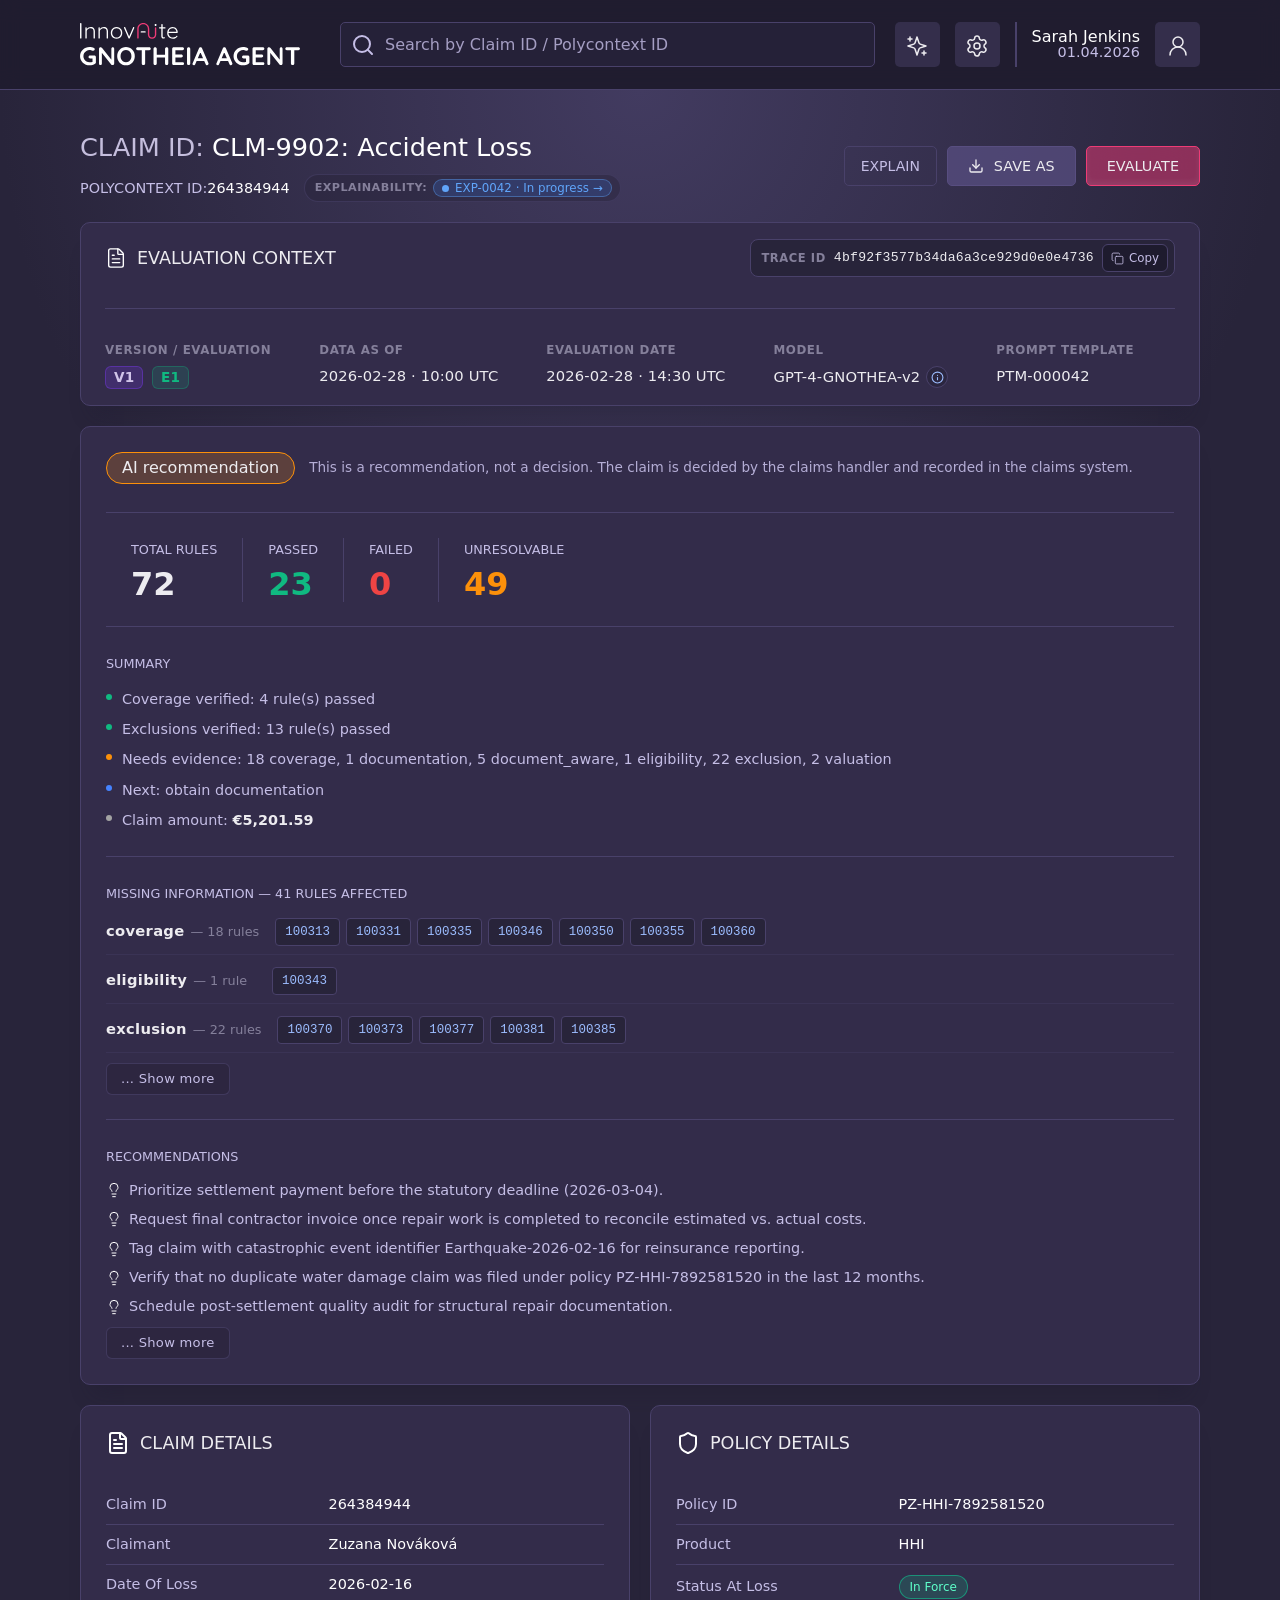
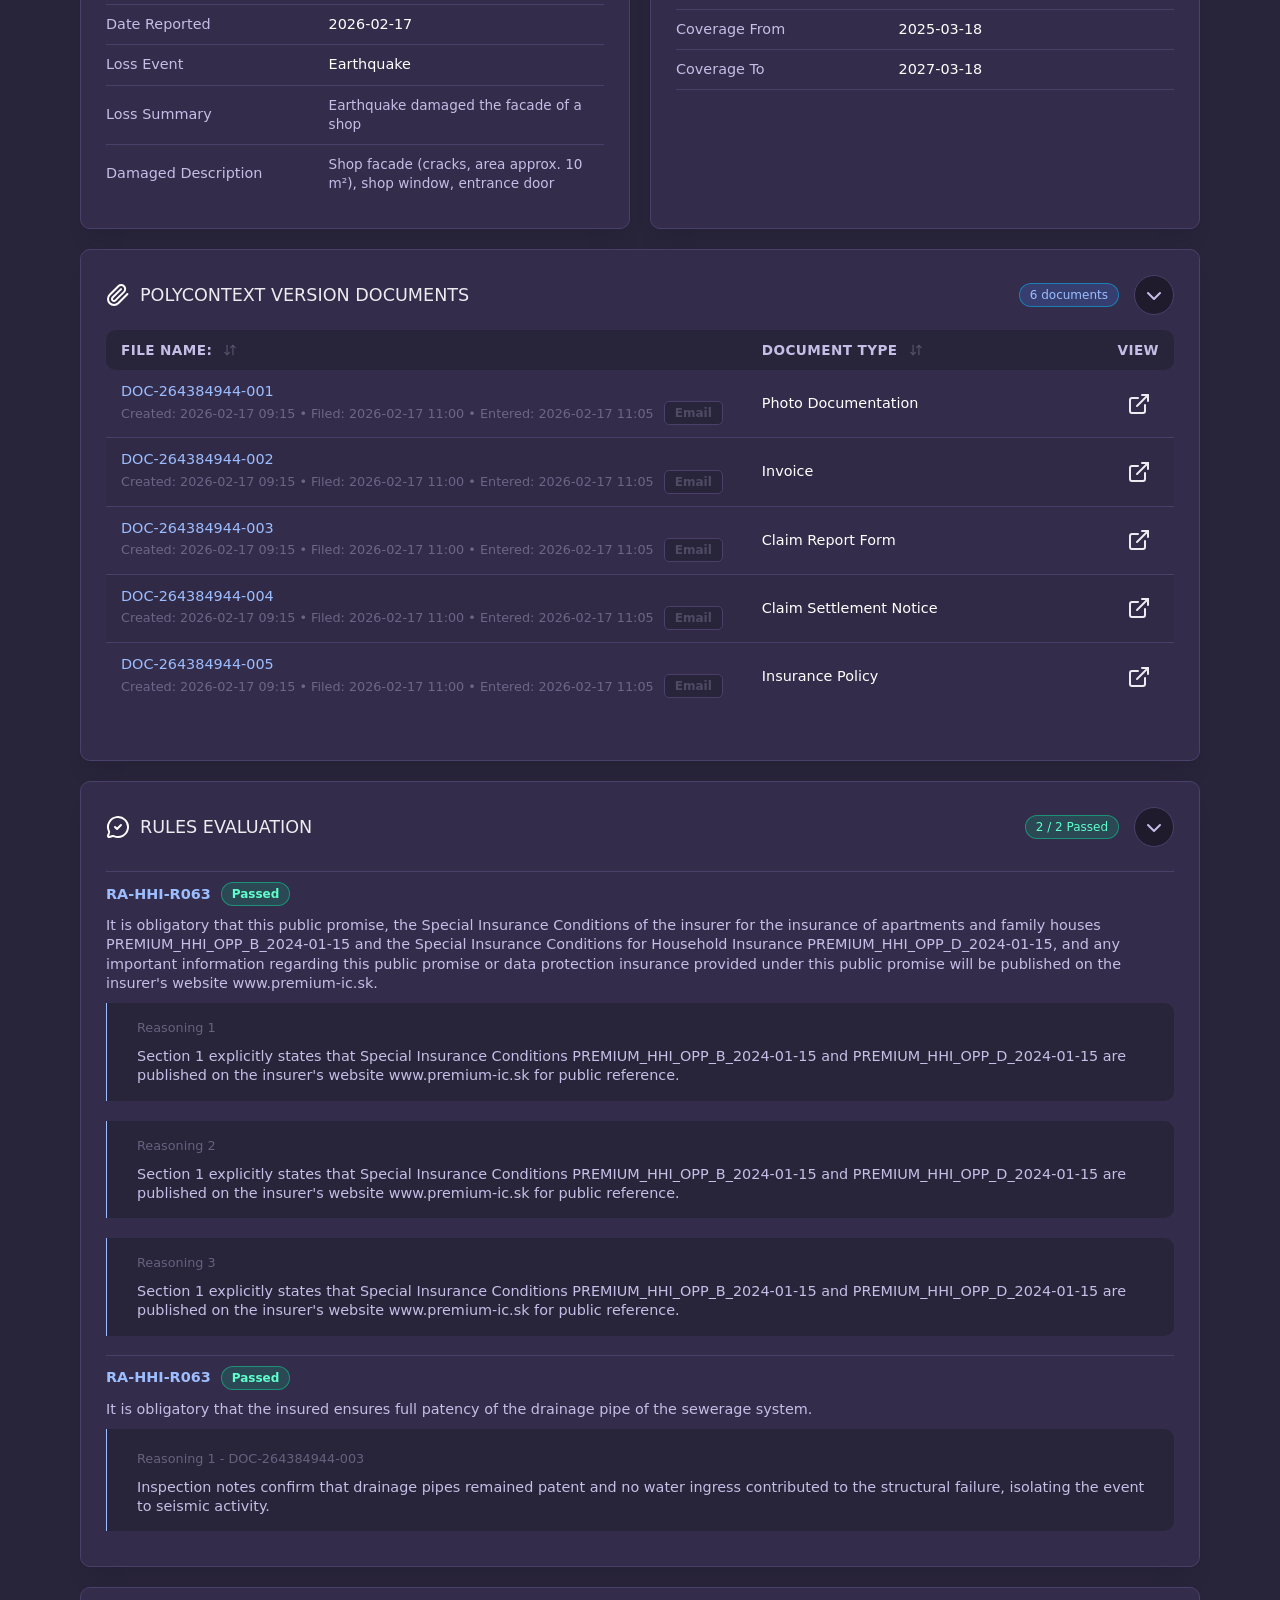
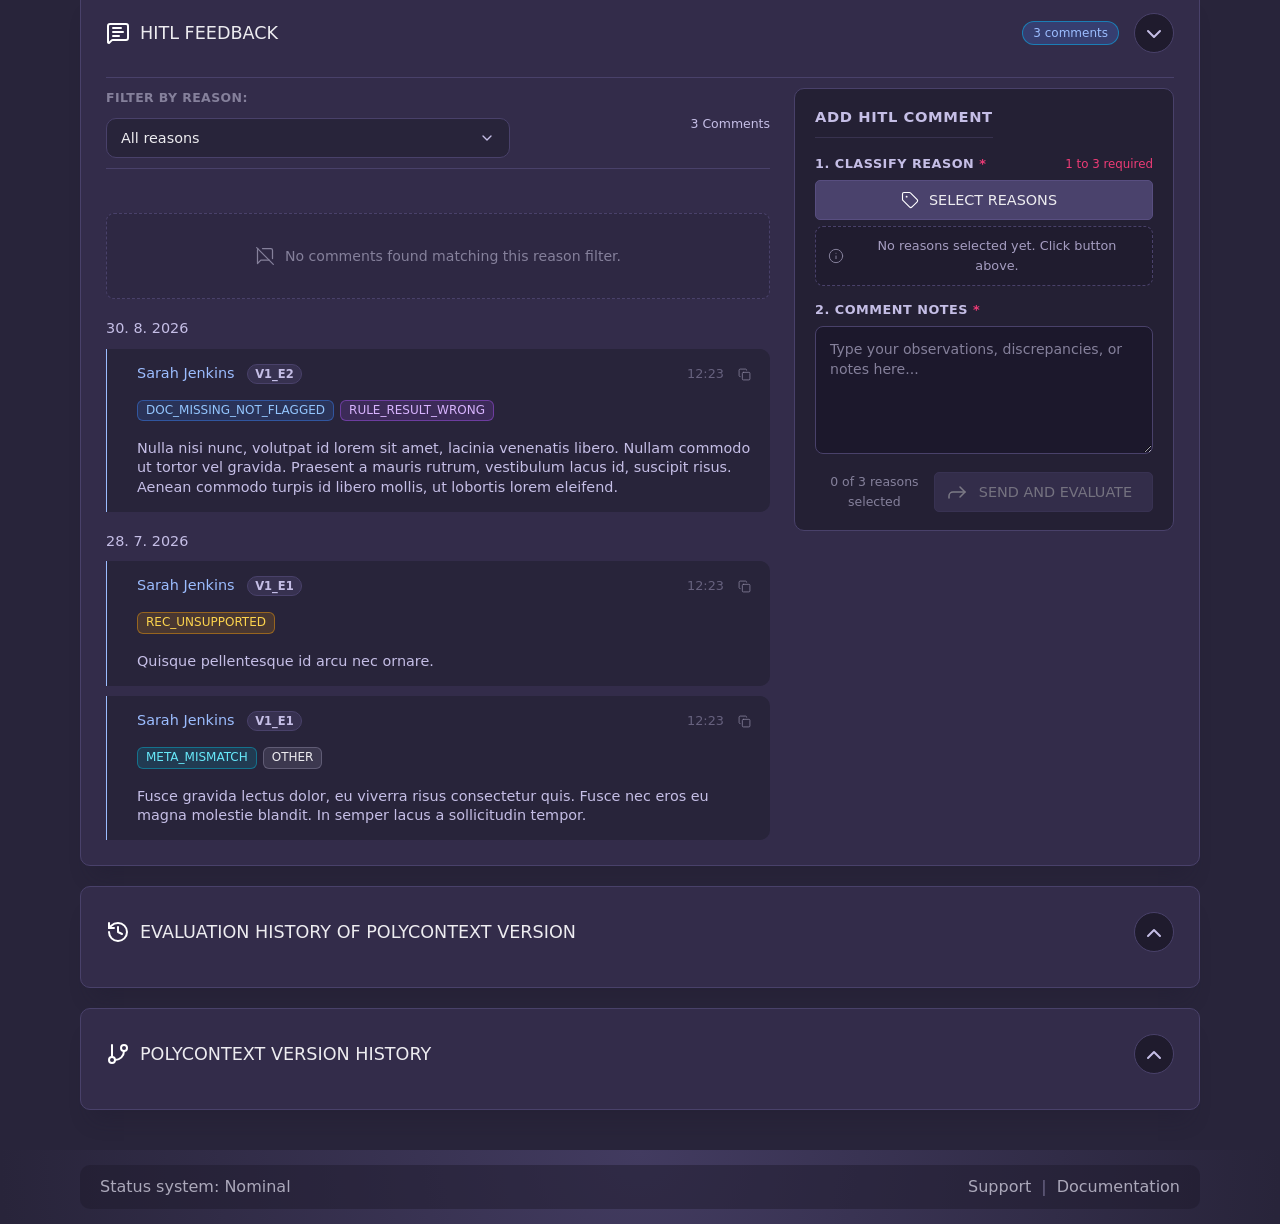
==== commit d65b89aa: "Add Explainability module: queue workflow, detail screen, global 3-state table sorting, zebra stripi" ====
--- a/claim-detail.html
+++ b/claim-detail.html
@@ -108,8 +108,16 @@
       <div class="special_header">
         <div class="header_wrapper">
           <div class="div-block-69">
-            <h2 class="heading-1-copy">CLAIM ID: <span class="text-span-4">CLM-9902: Accident Loss</span></h2>
-            <div class="red-only">POLYCONTEXT ID: <span class="white-text">264384944</span><br></div>
+            <h2 class="heading-1-copy">CLAIM ID: <span class="text-span-4">CLM-9902: Accident Loss</span></h2>
+            <div class="header-meta-flex">
+              <div class="red-only">POLYCONTEXT ID: <span class="white-text">264384944</span></div>
+              <div class="explain-mini-status" id="claimExplainMiniStatus">
+                <span class="mini-status-label">Explainability:</span>
+                <a href="explainability-detail.html?id=EXP-0042" class="status-badge status-inprogress" id="claimMiniStatusBadge" title="View Explainability Request EXP-0042">
+                  <span class="pulsing-dot"></span>EXP-0042 · In progress &rarr;
+                </a>
+              </div>
+            </div>
           </div>
           <div class="button_wrap">
             <button type="button" id="btnExplain" class="button_gn_sec tertiary w-inline-block" title="Request Explainability Analysis">
@@ -1864,6 +1872,48 @@
       </div>
     </div>
   </div>
+
+  <!-- Modal: Please specify your request -->
+  <div class="popup_wraper" id="explainRequestModal">
+    <div class="popup_close_overlay"></div>
+    <div aria-labelledby="modal-title-explain-request" role="dialog" aria-modal="true" class="popup modal-explain-request">
+      <div class="header_wrapper">
+        <div class="div-block-69">
+          <h2 class="heading-1-copy" style="font-size: 1.25rem;"><span class="text-span-4">Please specify your request</span></h2>
+        </div>
+        <div class="div-block-68">
+          <button arial-label="close dialog" class="button btn-close-modal" id="btnCloseExplainRequestHeader">
+            <div class="code-embed-15 w-embed"><svg xmlns="http://www.w3.org/2000/svg" width="24" height="24" viewbox="0 0 24 24" fill="none" stroke="currentColor" stroke-width="1.5" stroke-linecap="round" stroke-linejoin="round" class="lucide lucide-x-icon lucide-x">
+                <path d="M18 6 6 18"></path>
+                <path d="m6 6 12 12"></path>
+              </svg></div>
+          </button>
+        </div>
+      </div>
+      
+      <div class="manage-explain-content">
+        <form id="explainRequestForm" onsubmit="return false;">
+          <div class="manage-form-group">
+            <label for="explainUserComment" class="red-only" style="margin-bottom: 8px; display: block; font-size: 0.8rem; font-weight: 600; letter-spacing: 0.04em;">EXPLAIN YOUR REQUEST COMMENT</label>
+            <textarea id="explainUserComment" class="search-input-field textarea-custom" rows="6" style="min-height: 140px;" placeholder="e.g. Please clarify why rule #49 was marked as unresolvable when document DOC-264384944-003 contains pipeline inspection records..."></textarea>
+          </div>
+        </form>
+      </div>
+      
+      <div class="reason-picker-footer">
+        <div class="red-only" style="font-size: 0.78rem;"></div>
+        <div style="display: flex; gap: 8px;">
+          <a href="#" class="button_gn_sec btn-close-modal w-inline-block">
+            <div>Cancel</div>
+          </a>
+          <a href="#" id="btnSubmitExplainRequest" class="button_gn w-inline-block">
+            <div>Submit request</div>
+          </a>
+        </div>
+      </div>
+    </div>
+  </div>
+
   <script src="js/app.js"></script>
 </body>
 </html>
--- a/css/responsive.css
+++ b/css/responsive.css
@@ -92,6 +92,116 @@
   vertical-align: middle;
 }
 
+/* Global Table Header Scale-Down (1:1 with data cell typography proportions) */
+table thead th,
+table thead th .badge-label,
+table thead th .badge-label strong,
+table.table_dash_wrap-copy thead th,
+table.table_dash_wrap-copy thead th .badge-label,
+table.table_dash_wrap-copy thead th .badge-label strong,
+table.table-history thead th,
+table.table-history thead th .badge-label,
+table.table-history thead th .badge-label strong,
+table.table-head_wrap thead th,
+table.table-head_wrap thead th .badge-label,
+table.table-head_wrap thead th .badge-label strong,
+table.table_rules thead th,
+table.table_rules thead th .badge-label,
+table.table_rules thead th .badge-label strong,
+table.table_codes thead th,
+table.table_codes thead th .badge-label,
+table.table_codes thead th .badge-label strong,
+table.table_explain thead th,
+table.table_explain thead th .badge-label,
+table.table_explain thead th .badge-label strong,
+table.table_hitl_reasons thead th,
+table.table_hitl_reasons thead th .badge-label,
+table.table_hitl_reasons thead th .badge-label strong {
+  font-size: 0.85rem !important;
+  line-height: 1.25rem !important;
+  font-weight: 600 !important;
+  letter-spacing: 0.03em;
+}
+
+/* Universal 3-State Sorting Engine - Interactive Header States */
+th.th-sortable {
+  cursor: pointer !important;
+  user-select: none;
+  -webkit-user-select: none;
+  transition: background-color 0.18s ease, color 0.18s ease, box-shadow 0.18s ease;
+}
+
+th.th-sortable .badge-label {
+  display: inline-flex;
+  align-items: center;
+  transition: color 0.18s ease;
+}
+
+th.th-sortable .sort-icon-wrap,
+th.th-sortable .code-embed-18 {
+  display: inline-flex;
+  align-items: center;
+  justify-content: center;
+  margin-left: 6px;
+  color: #85809b;
+  opacity: 0.5;
+  transition: color 0.18s ease, opacity 0.18s ease;
+  flex-shrink: 0;
+  vertical-align: middle;
+}
+
+/* Subtle hover effect (matches dark purple / violet UI model) */
+th.th-sortable:hover {
+  background-color: rgba(91, 81, 133, 0.3) !important;
+}
+
+th.th-sortable:hover .badge-label,
+th.th-sortable:hover .badge-label strong {
+  color: #ffffff !important;
+}
+
+th.th-sortable:hover .sort-icon-wrap,
+th.th-sortable:hover .code-embed-18 {
+  color: #ffffff !important;
+  opacity: 0.9 !important;
+}
+
+/* Active sorted column (1st click Descending, 2nd click Ascending) */
+th.th-sortable.th-sorted-desc,
+th.th-sortable.th-sorted-asc {
+  background-color: rgba(91, 81, 133, 0.55) !important;
+  box-shadow: inset 0 -2px 0 0 #7b6fb0;
+}
+
+th.th-sortable.th-sorted-desc:hover,
+th.th-sortable.th-sorted-asc:hover {
+  background-color: rgba(91, 81, 133, 0.7) !important;
+}
+
+th.th-sortable.th-sorted-desc .badge-label,
+th.th-sortable.th-sorted-desc .badge-label strong,
+th.th-sortable.th-sorted-asc .badge-label,
+th.th-sortable.th-sorted-asc .badge-label strong {
+  color: #ffffff !important;
+}
+
+th.th-sortable.th-sorted-desc .sort-icon-wrap,
+th.th-sortable.th-sorted-desc .code-embed-18,
+th.th-sortable.th-sorted-asc .sort-icon-wrap,
+th.th-sortable.th-sorted-asc .code-embed-18 {
+  color: #ffffff !important;
+  opacity: 1 !important;
+}
+
+/* Non-sortable column headers */
+th.th-no-sort {
+  cursor: default !important;
+}
+
+th.th-no-sort:hover {
+  background-color: transparent !important;
+}
+
 /* 10px Border Radius on table header ends (exact Webflow style) */
 table.table_dash_wrap-copy thead th:first-child,
 table.table-history thead th:first-child,
@@ -115,7 +225,7 @@
   border-bottom-right-radius: 10px;
 }
 
-/* Table Body Rows (matches Webflow .clean bottom border) */
+/* Table Body Rows (matches Webflow .clean bottom border & Zebra Striping) */
 table.table_dash_wrap-copy tbody tr,
 table.table-history tbody tr,
 table.table-head_wrap tbody tr,
@@ -127,14 +237,33 @@
   transition: background-color 0.15s ease;
 }
 
+/* Subtle Zebra Striping for alternating rows (very subtle 5% darkening) */
+table.table_dash_wrap-copy tbody tr:nth-child(even),
+table.table-history tbody tr:nth-child(even),
+table.table-head_wrap tbody tr:nth-child(even),
+table.table_rules tbody tr:nth-child(even),
+table.table_codes tbody tr:nth-child(even),
+table.table_explain tbody tr:nth-child(even),
+table.table_hitl_reasons tbody tr:nth-child(even) {
+  background-color: rgba(0, 0, 0, 0.05);
+}
+
+/* Hover state on all rows (illuminated / brightened for high contrast) */
 table.table_dash_wrap-copy tbody tr:hover,
 table.table-history tbody tr:hover,
 table.table-head_wrap tbody tr:hover,
 table.table_rules tbody tr:hover,
 table.table_codes tbody tr:hover,
 table.table_explain tbody tr:hover,
-table.table_hitl_reasons tbody tr:hover {
-  background-color: rgba(73, 65, 106, 0.12);
+table.table_hitl_reasons tbody tr:hover,
+table.table_dash_wrap-copy tbody tr:nth-child(even):hover,
+table.table-history tbody tr:nth-child(even):hover,
+table.table-head_wrap tbody tr:nth-child(even):hover,
+table.table_rules tbody tr:nth-child(even):hover,
+table.table_codes tbody tr:nth-child(even):hover,
+table.table_explain tbody tr:nth-child(even):hover,
+table.table_hitl_reasons tbody tr:nth-child(even):hover {
+  background-color: rgba(91, 81, 133, 0.26) !important;
 }
 
 table.table_dash_wrap-copy tbody td,
@@ -152,22 +281,15 @@
   vertical-align: middle;
 }
 
-/* Remove bottom border on last row */
+/* Remove bottom border strictly on the last row in tbody */
 table.table_dash_wrap-copy tbody tr:last-child td,
 table.table-history tbody tr:last-child td,
 table.table-head_wrap tbody tr:last-child td,
 table.table_rules tbody tr:last-child td,
 table.table_codes tbody tr:last-child td,
 table.table_explain tbody tr:last-child td,
-table.table_hitl_reasons tbody tr:last-child td,
-table.table_dash_wrap-copy tbody tr.last td,
-table.table-history tbody tr.last td,
-table.table-head_wrap tbody tr.last td,
-table.table_rules tbody tr.last td,
-table.table_codes tbody tr.last td,
-table.table_explain tbody tr.last td,
-table.table_hitl_reasons tbody tr.last td {
-  border-bottom: none;
+table.table_hitl_reasons tbody tr:last-child td {
+  border-bottom: none !important;
 }
 
 /* 3. Specific Proportions & Alignments for Each Table Type */
@@ -265,18 +387,25 @@
 table.table_explain {
   min-width: 820px;
 }
+table.table_explain thead th {
+  white-space: nowrap;
+}
 table.table_explain th:nth-child(1),
-table.table_explain td:nth-child(1) { width: 17%; }
+table.table_explain td:nth-child(1) { width: 10%; white-space: nowrap; }
 table.table_explain th:nth-child(2),
-table.table_explain td:nth-child(2) { width: 22%; }
+table.table_explain td:nth-child(2) { width: 14%; white-space: nowrap; }
 table.table_explain th:nth-child(3),
-table.table_explain td:nth-child(3) { width: 16%; }
+table.table_explain td:nth-child(3) { width: 12%; }
 table.table_explain th:nth-child(4),
-table.table_explain td:nth-child(4) { width: 18%; }
+table.table_explain td:nth-child(4) { width: 14%; white-space: nowrap; }
 table.table_explain th:nth-child(5),
-table.table_explain td:nth-child(5) { width: 13%; }
+table.table_explain td:nth-child(5) { width: 12%; }
 table.table_explain th:nth-child(6),
-table.table_explain td:nth-child(6) { width: 14%; text-align: right; }
+table.table_explain td:nth-child(6) { width: 16%; text-align: left; }
+table.table_explain th:nth-child(7),
+table.table_explain td:nth-child(7) { width: 17%; text-align: center; }
+table.table_explain th:nth-child(8),
+table.table_explain td:nth-child(8) { width: 5%; text-align: right; }
 
 /* G. HITL Reasons Table (table_hitl_reasons) */
 table.table_hitl_reasons {
@@ -1824,13 +1953,18 @@
   align-self: center !important;
 }
 
-/* HITL Feedback Grid Stability (Prevent column jumping/narrowing on filter) */
-#hitlFeedbackContent {
+/* HITL Feedback & Attach Explainability Grid Stability (Prevent column jumping/narrowing on filter) */
+#hitlFeedbackContent,
+#attachExplainabilityContent,
+#combinedAttachmentsContent {
   width: 100% !important;
   align-self: stretch !important;
   display: block !important;
-}
-
+  box-sizing: border-box !important;
+}
+
+.object-box-copy > div,
+.object-box > div,
 .object-box-copy > .box_label_wrap,
 .object-box > .box_label_wrap {
   width: 100% !important;
@@ -2270,7 +2404,7 @@
   background-color: rgba(16, 185, 129, 0.15);
   color: #10b981;
   border: 1px solid rgba(16, 185, 129, 0.4);
-  border-radius: 5px;
+  border-radius: 100px;
   padding: 4px 10px;
   font-size: 0.82rem;
   font-weight: 500;
@@ -2282,7 +2416,7 @@
   background-color: rgba(69, 131, 255, 0.15);
   color: #9cbdff;
   border: 1px solid rgba(69, 131, 255, 0.4);
-  border-radius: 5px;
+  border-radius: 100px;
   padding: 4px 10px;
   font-size: 0.82rem;
   font-weight: 500;
@@ -2721,3 +2855,368 @@
 .btn-remove-file:hover {
   color: #ff6b6b;
 }
+
+/* 15. Header Meta Flex & Mini Status Indicator */
+.header-meta-flex {
+  display: flex;
+  align-items: center;
+  flex-wrap: wrap;
+  gap: 14px;
+  margin-top: 4px;
+}
+
+.explain-mini-status {
+  display: inline-flex;
+  align-items: center;
+  gap: 6px;
+  background-color: rgba(40, 36, 58, 0.45);
+  border: 1px solid rgba(73, 65, 106, 0.6);
+  padding: 3px 8px 3px 10px;
+  border-radius: 999px;
+  font-size: 0.8rem;
+}
+
+.explain-mini-status .mini-status-label {
+  color: #85809b;
+  font-weight: 600;
+  text-transform: uppercase;
+  letter-spacing: 0.04em;
+  font-size: 0.7rem;
+}
+
+.explain-mini-status .status-badge {
+  text-decoration: none;
+  cursor: pointer;
+  transition: all 0.2s ease;
+  padding: 2px 8px;
+  font-size: 0.74rem;
+}
+
+.explain-mini-status .status-badge:hover {
+  filter: brightness(1.2);
+  transform: translateY(-1px);
+}
+
+/* 16. Workflow Action Buttons (Standard Gnotheia Dark Secondary Button Model, Compact) */
+.wf-action-cell {
+  display: flex;
+  align-items: center;
+  justify-content: center;
+  gap: 6px;
+}
+
+.btn_wf_action {
+  display: inline-flex;
+  align-items: center;
+  justify-content: center;
+  padding: 4px 10px;
+  font-size: 0.78rem;
+  font-weight: 500;
+  border-radius: 5px;
+  background-color: #5b5185b3;
+  border: 1px solid #584e80;
+  color: #edecf0;
+  cursor: pointer;
+  transition: all 0.2s ease;
+  line-height: 1.2;
+  text-decoration: none;
+  box-sizing: border-box;
+}
+
+.btn_wf_action:hover {
+  background-color: #5b5185;
+  border-color: #7b6fb0;
+  color: #ffffff;
+}
+
+.btn_wf_start:hover {
+  background-color: #4589ff;
+  border-color: #4589ff;
+  color: #ffffff;
+}
+
+.btn_wf_complete:hover {
+  background-color: #10b981;
+  border-color: #10b981;
+  color: #ffffff;
+}
+
+.btn_wf_cancel:hover {
+  background-color: #ee3b76;
+  border-color: #ee3b76;
+  color: #ffffff;
+}
+
+/* Detail Page Header Actions (Full-sized buttons matching Save As / Evaluate model) */
+#detailHeaderWfActions .btn_wf_action {
+  height: 40px;
+  padding: 0 18px;
+  font-size: 0.9rem;
+  font-weight: 500;
+  border-radius: 5px;
+}
+
+/* 17. Explainability Detail Page Layout */
+.modal-explain-request {
+  max-width: 580px;
+  width: 95%;
+  background-color: #171520;
+  border: 1px solid #49416a;
+  border-radius: 12px;
+}
+
+.explain-detail-body {
+  padding: 16px 20px;
+}
+
+.explain-request-user-box {
+  background-color: rgba(40, 36, 58, 0.5);
+  border: 1px solid rgba(73, 65, 106, 0.6);
+  border-left: 3px solid #9cbdff;
+  border-radius: 6px;
+  padding: 12px 16px;
+  color: #edecf0;
+  font-size: 0.88rem;
+  line-height: 1.5;
+  white-space: pre-wrap;
+}
+
+.textarea-custom {
+  width: 100%;
+  min-height: 90px;
+  resize: vertical;
+  background-color: #1e1b29;
+  border: 1px solid #49416a;
+  border-radius: 8px;
+  color: #ffffff;
+  padding: 10px 12px;
+  font-size: 0.88rem;
+  font-family: inherit;
+  line-height: 1.4;
+  outline: none;
+  transition: border-color 0.2s ease;
+}
+
+.textarea-custom:focus {
+  border-color: #9cbdff;
+  box-shadow: 0 0 0 2px rgba(156, 189, 255, 0.2);
+}
+
+/* Attach Explainability Document Layout (1:1 with HITL Feedback Grid Ratio & Full Width) */
+#attachExplainabilityContent,
+#combinedAttachmentsContent {
+  width: 100% !important;
+  align-self: stretch !important;
+  display: block !important;
+  box-sizing: border-box !important;
+}
+
+#attachExplainabilityContent > .divider,
+#combinedAttachmentsContent > .divider {
+  width: 100% !important;
+  box-sizing: border-box !important;
+}
+
+.attach-grid-layout {
+  display: grid !important;
+  grid-template-columns: minmax(0, 1fr) 380px !important;
+  grid-column-gap: 24px !important;
+  grid-row-gap: 20px !important;
+  width: 100% !important;
+  box-sizing: border-box !important;
+  align-items: stretch !important;
+}
+
+@media screen and (max-width: 991px) {
+  .attach-grid-layout {
+    grid-template-columns: 1fr !important;
+  }
+}
+
+.attach-staging-panel {
+  display: flex !important;
+  flex-direction: column !important;
+  justify-content: space-between !important;
+  width: 100% !important;
+  min-width: 0 !important;
+  min-height: 210px !important;
+  box-sizing: border-box !important;
+}
+
+.attach-dropzone-panel,
+.combined-upload-panel {
+  display: flex !important;
+  flex-direction: column !important;
+  width: 380px !important;
+  max-width: 100% !important;
+  justify-self: end !important;
+  box-sizing: border-box !important;
+}
+
+.attach-dropzone-panel {
+  height: 100% !important;
+}
+
+.combined-dropzone {
+  min-height: 145px !important;
+  padding: 16px 14px !important;
+}
+
+@media screen and (max-width: 991px) {
+  .attach-dropzone-panel,
+  .combined-upload-panel {
+    width: 100% !important;
+  }
+}
+
+.staging-files-list {
+  display: flex !important;
+  flex-direction: column !important;
+  width: 100% !important;
+  flex-grow: 1 !important;
+}
+
+.staging-file-row {
+  display: flex !important;
+  align-items: center !important;
+  justify-content: space-between !important;
+  width: 100% !important;
+  background-color: transparent !important;
+  border-bottom: 1px solid #49416a !important;
+  padding: 12px 0 !important;
+  box-sizing: border-box !important;
+  transition: background-color 0.15s ease !important;
+}
+
+.staging-file-row:last-child {
+  border-bottom: 1px solid #49416a !important;
+}
+
+.staging-file-row:hover {
+  background-color: rgba(73, 65, 106, 0.12) !important;
+}
+
+.staging-file-info {
+  display: flex !important;
+  align-items: center !important;
+  gap: 14px !important;
+  min-width: 0 !important;
+  flex-grow: 1 !important;
+}
+
+.staging-file-name {
+  color: #edecf0 !important;
+  font-size: 0.92rem !important;
+  font-weight: 500 !important;
+  word-break: break-word !important;
+}
+
+.staging-file-meta-right {
+  display: flex !important;
+  align-items: center !important;
+  gap: 18px !important;
+  margin-left: 20px !important;
+  flex-shrink: 0 !important;
+}
+
+.staging-file-size {
+  color: #85809b !important;
+  font-size: 0.82rem !important;
+  white-space: nowrap !important;
+}
+
+.staging-file-remove {
+  background: none !important;
+  border: none !important;
+  color: #85809b !important;
+  cursor: pointer !important;
+  padding: 6px !important;
+  display: inline-flex !important;
+  align-items: center !important;
+  justify-content: center !important;
+  border-radius: 4px !important;
+  transition: all 0.15s ease !important;
+}
+
+.staging-file-remove:hover {
+  color: #ee3b76 !important;
+  background-color: rgba(238, 59, 118, 0.15) !important;
+}
+
+/* Centered Drag & Drop Dropzone docked on the right */
+.file-dropzone {
+  position: relative !important;
+  display: flex !important;
+  flex-direction: column !important;
+  align-items: center !important;
+  justify-content: center !important;
+  text-align: center !important;
+  background-color: rgba(40, 36, 58, 0.35) !important;
+  border: 2px dashed #49416a !important;
+  border-radius: 8px !important;
+  padding: 24px 20px !important;
+  min-height: 210px !important;
+  width: 100% !important;
+  height: 100% !important;
+  box-sizing: border-box !important;
+  cursor: pointer !important;
+  transition: all 0.2s ease !important;
+}
+
+.file-dropzone:hover,
+.file-dropzone.dragover {
+  border-color: #9cbdff !important;
+  background-color: rgba(156, 189, 255, 0.08) !important;
+}
+
+.file-input-hidden {
+  position: absolute !important;
+  top: 0 !important;
+  left: 0 !important;
+  width: 100% !important;
+  height: 100% !important;
+  opacity: 0 !important;
+  cursor: pointer !important;
+}
+
+.dropzone-inner {
+  display: flex !important;
+  flex-direction: column !important;
+  align-items: center !important;
+  justify-content: center !important;
+  gap: 10px !important;
+  pointer-events: none !important;
+  width: 100% !important;
+}
+
+.dropzone-icon {
+  display: flex !important;
+  align-items: center !important;
+  justify-content: center !important;
+  margin-bottom: 2px !important;
+}
+
+.dropzone-text {
+  color: #edecf0 !important;
+  font-size: 0.92rem !important;
+  font-weight: 500 !important;
+}
+
+.dropzone-sub {
+  color: #85809b !important;
+  font-size: 0.78rem !important;
+}
+
+#btnUploadStagedFiles:disabled {
+  opacity: 0.4 !important;
+  cursor: not-allowed !important;
+  pointer-events: none !important;
+}
+
+
+
+
+
+
+
+
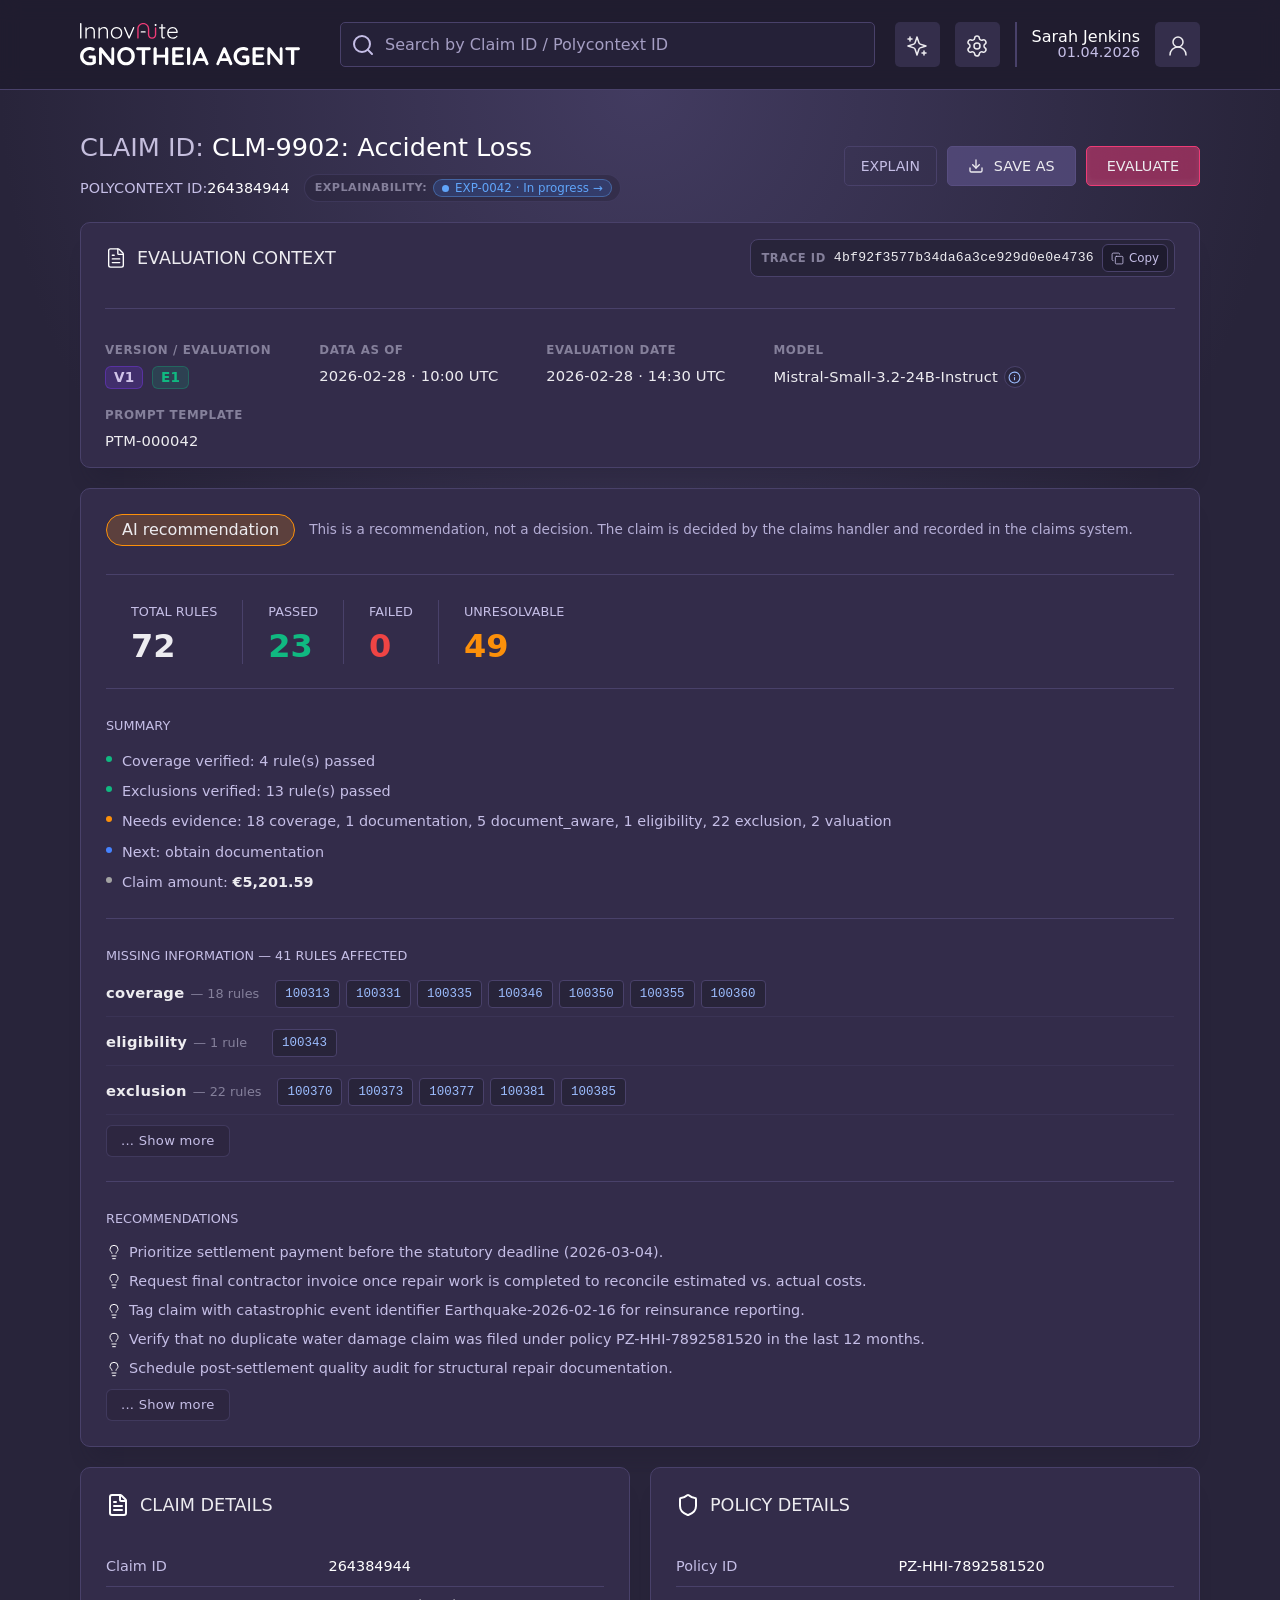
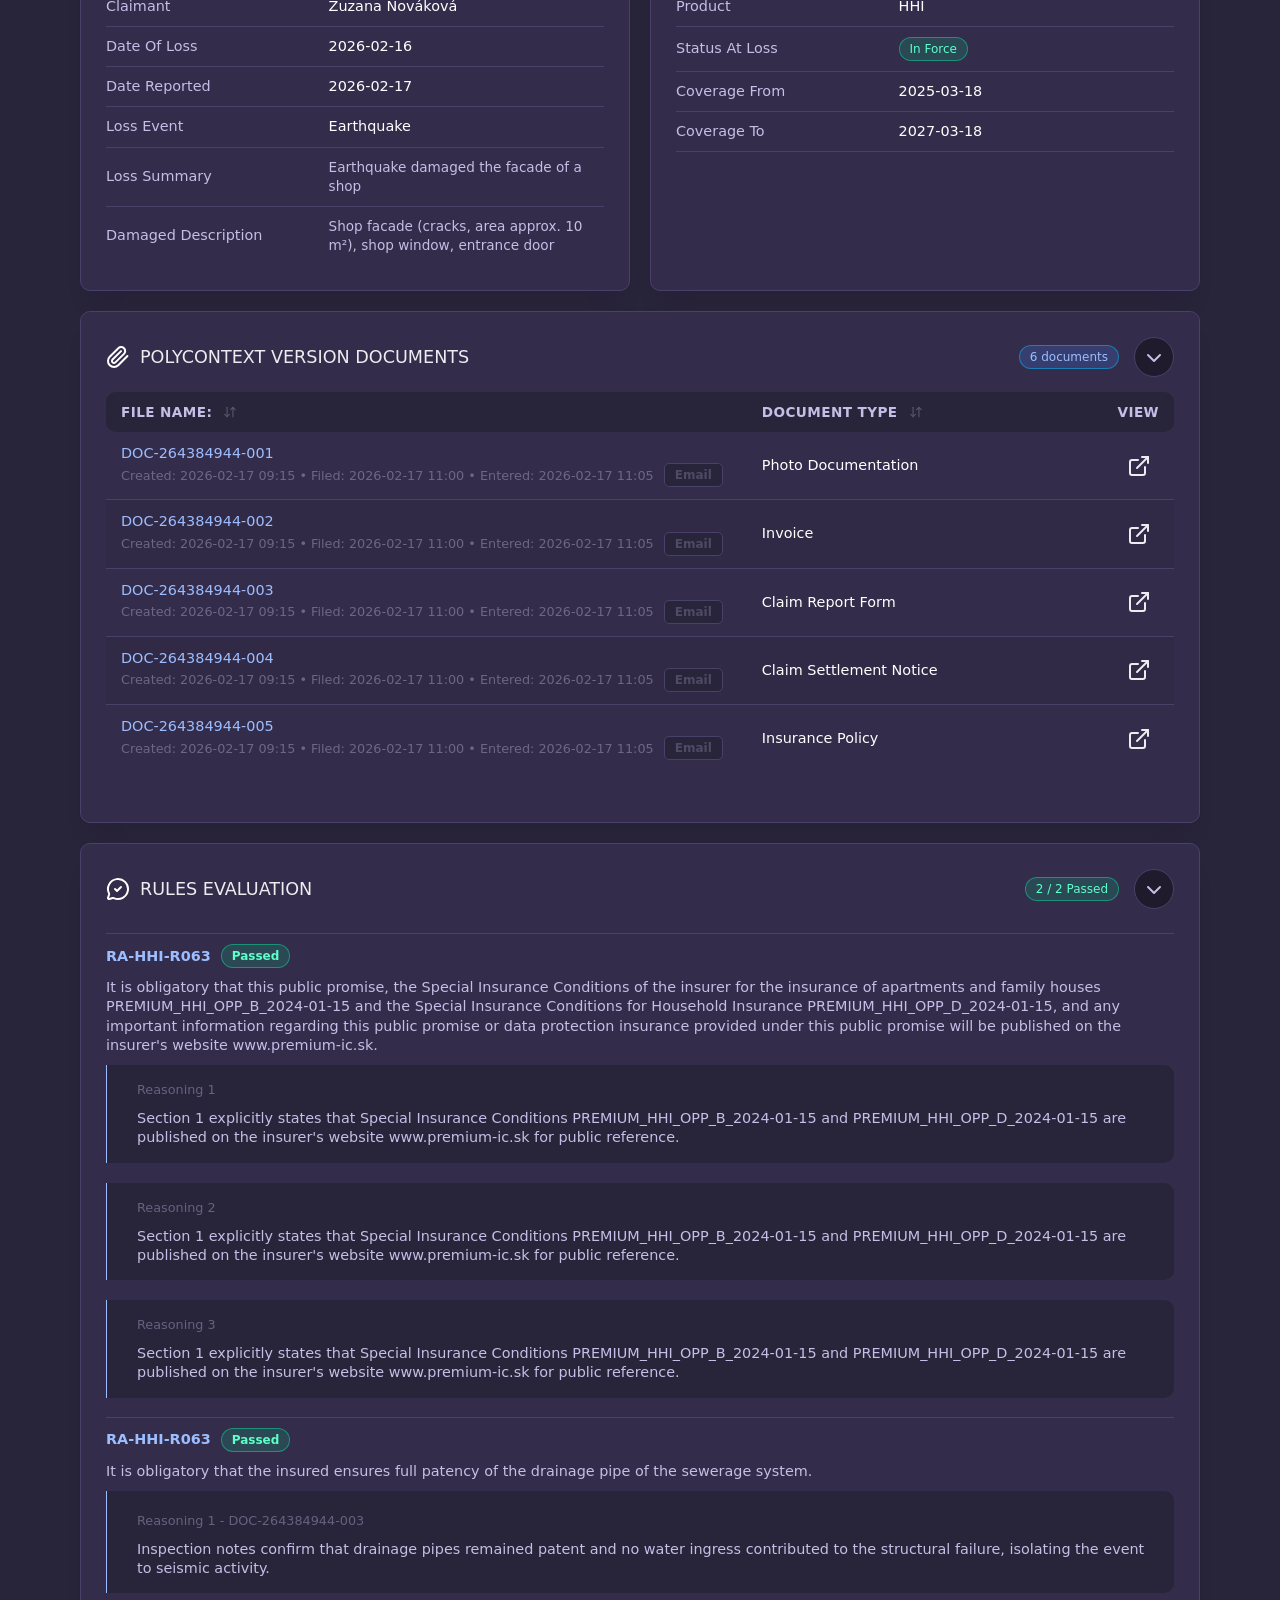
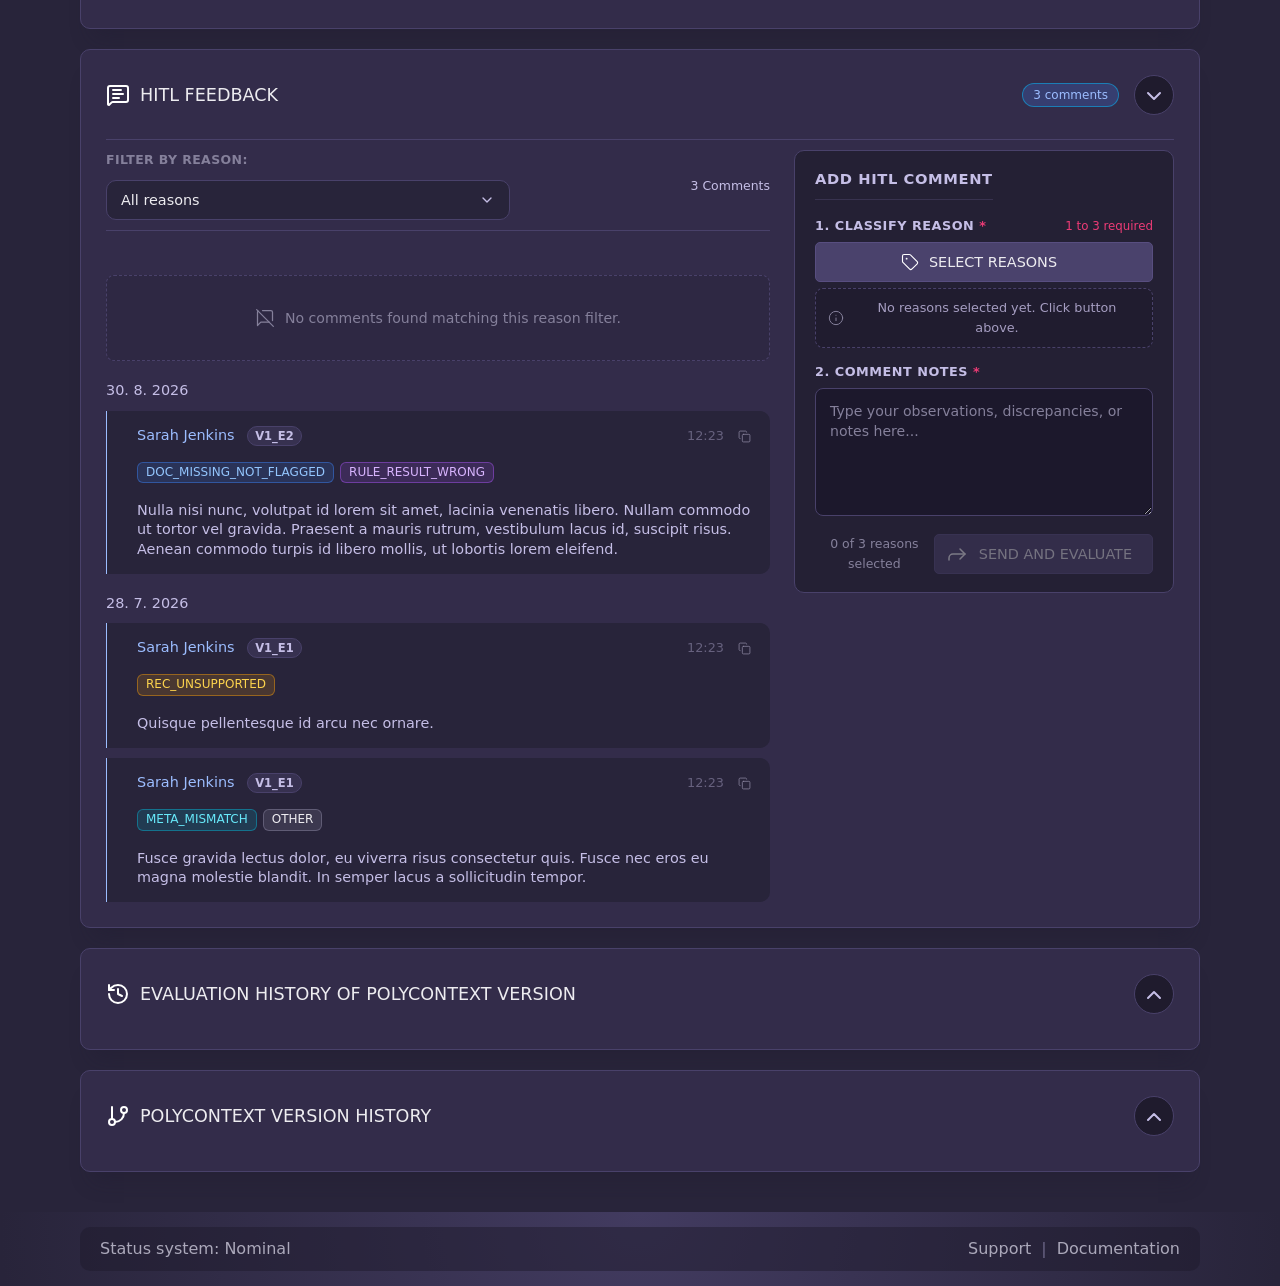
==== commit 6144b49d: "Update home table layout to 5 columns, refine Model Interface Environment modal with two-level audit" ====
--- a/claim-detail.html
+++ b/claim-detail.html
@@ -184,8 +184,8 @@
             <div class="eval-context-meta-col">
               <div class="eval-context-label">Model</div>
               <div class="eval-context-value" style="display: flex; align-items: center; gap: 6px;">
-                <span>GPT-4-GNOTHEA-v2</span>
-                <button type="button" class="btn-model-details" data-open-popup="modelEnvModal" title="View Model interference environment" aria-label="Model interference environment">
+                <span>Mistral-Small-3.2-24B-Instruct</span>
+                <button type="button" class="btn-model-details" data-open-popup="modelEnvModal" title="View Model inference environment" aria-label="Model inference environment">
                   <svg xmlns="http://www.w3.org/2000/svg" width="13" height="13" viewBox="0 0 24 24" fill="none" stroke="currentColor" stroke-width="2" stroke-linecap="round" stroke-linejoin="round"><circle cx="12" cy="12" r="10"></circle><path d="M12 16v-4"></path><path d="M12 8h.01"></path></svg>
                 </button>
               </div>
@@ -1802,73 +1802,185 @@
     </div>
   </div>
 
-  <!-- Model Inference Environment Modal -->
+  <!-- Model Inference Environment Modal (Two-Level Auditable Dialog) -->
   <div class="popup_wraper" id="modelEnvModal">
     <div class="popup_close_overlay"></div>
     <div aria-labelledby="modal-title-model" role="dialog" aria-modal="true" class="popup modal-model-env">
-      <div class="header_wrapper">
+      <!-- Modal Header -->
+      <div class="header_wrapper" style="padding: 20px 24px 16px; border-bottom: 1px solid #38324f;">
         <div class="div-block-69">
-          <h2 class="heading-1-copy" style="font-size: 1.25rem;"><span class="text-span-4">Model interference environment</span></h2>
-          <div class="red-only">Runtime inference parameters and deployment specifications.<br></div>
+          <h2 class="heading-1-copy" style="font-size: 1.25rem;" id="modal-title-model"><span class="text-span-4">Model inference environment</span></h2>
+          <div class="red-only" style="margin-top: 4px; font-size: 0.84rem;">Runtime inference parameters and deployment specifications</div>
         </div>
         <div class="div-block-68">
-          <button arial-label="close dialog" class="button btn-close-modal" id="btnCloseModelEnvHeader">
-            <div class="code-embed-15 w-embed"><svg xmlns="http://www.w3.org/2000/svg" width="24" height="24" viewbox="0 0 24 24" fill="none" stroke="currentColor" stroke-width="1.5" stroke-linecap="round" stroke-linejoin="round" class="lucide lucide-x-icon lucide-x">
+          <button aria-label="close dialog" class="button btn-close-modal" id="btnCloseModelEnvHeader">
+            <div class="code-embed-15 w-embed"><svg xmlns="http://www.w3.org/2000/svg" width="22" height="22" viewBox="0 0 24 24" fill="none" stroke="currentColor" stroke-width="1.5" stroke-linecap="round" stroke-linejoin="round" class="lucide lucide-x-icon lucide-x">
                 <path d="M18 6 6 18"></path>
                 <path d="m6 6 12 12"></path>
               </svg></div>
           </button>
         </div>
       </div>
-      
-      <div class="model-env-content">
-        <div class="model-env-grid">
-          <div class="model-env-item">
-            <div class="eval-context-label">MODEL ARCHITECTURE</div>
-            <div class="eval-context-value">GPT-4o (Fine-Tuned Gnotheia v2)</div>
-          </div>
-          <div class="model-env-item">
-            <div class="eval-context-label">ENGINE &amp; VERSION</div>
-            <div class="eval-context-value">Azure OpenAI Service · Build 2.4.1-rc3</div>
-          </div>
-          <div class="model-env-item">
-            <div class="eval-context-label">DEPLOYMENT REGION</div>
-            <div class="eval-context-value">West Europe (Amsterdam / eu-west-1)</div>
-          </div>
-          <div class="model-env-item">
-            <div class="eval-context-label">CONTEXT WINDOW &amp; TOKENS</div>
-            <div class="eval-context-value">128,000 tokens (Evaluation load: 14,820 tokens)</div>
-          </div>
-          <div class="model-env-item">
-            <div class="eval-context-label">TEMPERATURE</div>
-            <div class="eval-context-value">0.00 (Deterministic mode)</div>
-          </div>
-          <div class="model-env-item">
-            <div class="eval-context-label">TOP P / FREQUENCY PENALTY</div>
-            <div class="eval-context-value">Top P: 1.0 · Frequency: 0.0 · Presence: 0.0</div>
-          </div>
-          <div class="model-env-item">
-            <div class="eval-context-label">INFERENCE LATENCY</div>
-            <div class="eval-context-value">1,240 ms · Time to first token: 310 ms</div>
-          </div>
-          <div class="model-env-item">
-            <div class="eval-context-label">PROMPT TEMPLATE ID</div>
-            <div class="eval-context-value"><span class="rule-ref-chip">PTM-000042-v4</span> (Claims Adjudication Pipeline)</div>
-          </div>
-          <div class="model-env-item full-width">
-            <div class="eval-context-label">SAFETY &amp; GUARDRAILS</div>
-            <div class="eval-context-value">Enterprise PII Masking Active · Zero Retention Policy · Strict Schema Output Enforcement</div>
-          </div>
-        </div>
+
+      <!-- Context Subheader Bar -->
+      <div class="model-env-ctx-bar">
+        Evaluation <b>V3 · E2</b> &nbsp;·&nbsp; execution <b>184</b> &nbsp;·&nbsp; 2026-02-28 14:30 UTC
       </div>
       
-      <div class="reason-picker-footer">
-        <div class="red-only" style="font-size: 0.78rem;">Environment ID: <code style="color: #9cbdff;">ENV-PROD-AZWE-08</code></div>
-        <div style="display: flex; gap: 8px;">
-          <a href="#" class="button_gn btn-close-modal w-inline-block">
-            <div>Close</div>
-          </a>
-        </div>
+      <!-- Modal Scrollable Body -->
+      <div class="model-env-body">
+        <!-- Level 1: Core Rows for Claims Handler -->
+        <div class="model-env-rows">
+          <div class="model-env-row">
+            <div class="model-env-rk">Model</div>
+            <div class="model-env-rv">
+              Mistral Small 3.2 (24B Instruct)
+              <small>24B instruct model, 4-bit quantized, deployed on-premise</small>
+            </div>
+          </div>
+          <div class="model-env-row">
+            <div class="model-env-rk">Deployment</div>
+            <div class="model-env-rv">
+              <span class="pill-onprem">On-premise (vLLM)</span>
+              <small>Claim data did not leave the insurer's infrastructure.</small>
+            </div>
+          </div>
+          <div class="model-env-row">
+            <div class="model-env-rk">Repeatable</div>
+            <div class="model-env-rv">
+              <span class="model-env-dot o"></span><span class="text-warn">No</span> — re-running this evaluation may produce a different result
+              <small>Sampling temperature is 0.5 and no fixed seed was used.</small>
+            </div>
+          </div>
+          <div class="model-env-row">
+            <div class="model-env-rk">Input</div>
+            <div class="model-env-rv">
+              <span class="model-env-dot g"></span><span class="text-ok">Complete</span> — 18 432 of 131 072 tokens used
+              <small>The whole polycontext fitted into the model's context window.</small>
+            </div>
+          </div>
+          <div class="model-env-row">
+            <div class="model-env-rk">Output</div>
+            <div class="model-env-rv">
+              1 204 tokens
+              <small>Well below the 32 768 token limit; the answer was not cut off.</small>
+            </div>
+          </div>
+          <div class="model-env-row">
+            <div class="model-env-rk">Run</div>
+            <div class="model-env-rv">
+              <span class="model-env-dot g"></span>Completed in 42.2 s
+              <small>No retries. Response passed the immutability check.</small>
+            </div>
+          </div>
+        </div>
+
+        <!-- Toggle Button: Show More / Audit Detail -->
+        <button type="button" class="btn-toggle-audit" id="btnToggleModelAudit">
+          <svg xmlns="http://www.w3.org/2000/svg" width="14" height="14" viewBox="0 0 24 24" fill="none" stroke="currentColor" stroke-width="2" stroke-linecap="round" stroke-linejoin="round" class="lucide lucide-chevron-down" id="iconToggleModelAudit"><polyline points="6 9 12 15 18 9"/></svg>
+          <span id="txtToggleModelAudit">SHOW MORE (AUDIT DETAIL)</span>
+        </button>
+
+        <!-- Level 2: Detailed Audit Groups (Collapsible) -->
+        <div class="model-env-level2" id="modelEnvAuditDetail">
+          <!-- Group 1: Model identity -->
+          <div class="audit-grp">
+            <div class="audit-grp-h">Model identity</div>
+            <div class="audit-pairs">
+              <div class="audit-pair"><span class="audit-pk">Model name</span><span class="audit-pv">Mistral-Small-3.2-24B-Instruct</span></div>
+              <div class="audit-pair"><span class="audit-pk">Served model</span><span class="audit-pv">Mistral-Small-3.2-24B-Instruct</span></div>
+              <div class="audit-pair full"><span class="audit-pk">Model string</span><span class="audit-pv mono">hosted_vllm/mistral-small-3.2-24b-Instruct-AWQ-W4A16</span></div>
+              <div class="audit-pair full"><span class="audit-pk">Model ID</span><span class="audit-pv mono">c814bed6-5cb1-4155-8158-30fde6639e0d</span></div>
+              <div class="audit-pair full"><span class="audit-pk">Quantization</span><span class="audit-pv">AWQ W4A16 — 4-bit weights, 16-bit activations; lower memory, small accuracy cost</span></div>
+            </div>
+          </div>
+
+          <!-- Group 2: Deployment -->
+          <div class="audit-grp">
+            <div class="audit-grp-h">Deployment</div>
+            <div class="audit-pairs">
+              <div class="audit-pair"><span class="audit-pk">Provider</span><span class="audit-pv">hosted_vllm</span></div>
+              <div class="audit-pair"><span class="audit-pk">Registered in LiteLLM</span><span class="audit-pv">yes</span></div>
+              <div class="audit-pair full"><span class="audit-pk">API base</span><span class="audit-pv mono">http://172.25.2.8:5003/v1</span></div>
+              <div class="audit-pair"><span class="audit-pk">Blocked</span><span class="audit-pv">no</span></div>
+              <div class="audit-pair"><span class="audit-pk">Guardrails</span><span class="audit-pv none">None applied</span></div>
+            </div>
+          </div>
+
+          <!-- Group 3: vLLM runtime -->
+          <div class="audit-grp">
+            <div class="audit-grp-h">vLLM runtime</div>
+            <div class="audit-pairs">
+              <div class="audit-pair"><span class="audit-pk">dtype</span><span class="audit-pv">bfloat16</span></div>
+              <div class="audit-pair"><span class="audit-pk">Quantization method</span><span class="audit-pv">auto_round</span></div>
+              <div class="audit-pair"><span class="audit-pk">KV cache dtype</span><span class="audit-pv">fp8_e4m3</span></div>
+              <div class="audit-pair"><span class="audit-pk">Tensor parallel size</span><span class="audit-pv">1</span></div>
+              <div class="audit-pair"><span class="audit-pk">GPU memory utilization</span><span class="audit-pv">0.96</span></div>
+              <div class="audit-pair"><span class="audit-pk">Max model length</span><span class="audit-pv">131 072</span></div>
+              <div class="audit-pair"><span class="audit-pk">Max concurrent sequences</span><span class="audit-pv">32</span></div>
+              <div class="audit-pair"><span class="audit-pk">Max batched tokens</span><span class="audit-pv">8 192</span></div>
+              <div class="audit-pair"><span class="audit-pk">Prefix caching</span><span class="audit-pv">enabled</span></div>
+              <div class="audit-pair"><span class="audit-pk">Chunked prefill</span><span class="audit-pv">enabled</span></div>
+            </div>
+          </div>
+
+          <!-- Group 4: Request parameters -->
+          <div class="audit-grp">
+            <div class="audit-grp-h">Request parameters — sent by the application</div>
+            <div class="audit-pairs">
+              <div class="audit-pair"><span class="audit-pk">Temperature</span><span class="audit-pv">0.5</span></div>
+              <div class="audit-pair"><span class="audit-pk">Top P</span><span class="audit-pv none">not sent</span></div>
+              <div class="audit-pair"><span class="audit-pk">Max tokens</span><span class="audit-pv">100 000</span></div>
+              <div class="audit-pair"><span class="audit-pk">Seed</span><span class="audit-pv none">not sent</span></div>
+              <div class="audit-pair"><span class="audit-pk">Stop sequences</span><span class="audit-pv none">not sent</span></div>
+              <div class="audit-pair"><span class="audit-pk">Timeout</span><span class="audit-pv">600 s</span></div>
+            </div>
+            <div class="audit-hint"><span class="hint-icon">&#9888;</span><span>Backend default temperature is <b>0.15</b>; the value sent by the application takes precedence.</span></div>
+            <div class="audit-hint"><span class="hint-icon">&#9888;</span><span>Requested <b>max tokens exceeds the model's output limit</b> of 32 768 — see the solution design.</span></div>
+          </div>
+
+          <!-- Group 5: Limits and capabilities -->
+          <div class="audit-grp">
+            <div class="audit-grp-h">Limits and capabilities</div>
+            <div class="audit-pairs">
+              <div class="audit-pair"><span class="audit-pk">Max input tokens</span><span class="audit-pv">131 072</span></div>
+              <div class="audit-pair"><span class="audit-pk">Max output tokens</span><span class="audit-pv">32 768</span></div>
+              <div class="audit-pair"><span class="audit-pk">Vision</span><span class="audit-pv">supported</span></div>
+              <div class="audit-pair"><span class="audit-pk">Reasoning</span><span class="audit-pv">supported</span></div>
+              <div class="audit-pair"><span class="audit-pk">Function calling</span><span class="audit-pv">supported</span></div>
+              <div class="audit-pair"><span class="audit-pk">Tool choice</span><span class="audit-pv">supported</span></div>
+            </div>
+            <div class="audit-hint"><span class="hint-icon">&#9888;</span><span><b>Vision is supported but not used</b> — documents are submitted to the model as markdown extracts, so photographic evidence is not seen by the model.</span></div>
+          </div>
+
+          <!-- Group 6: Run -->
+          <div class="audit-grp">
+            <div class="audit-grp-h">Run</div>
+            <div class="audit-pairs">
+              <div class="audit-pair"><span class="audit-pk">Prompt tokens</span><span class="audit-pv">18 432</span></div>
+              <div class="audit-pair"><span class="audit-pk">Completion tokens</span><span class="audit-pv">1 204</span></div>
+              <div class="audit-pair"><span class="audit-pk">Total tokens</span><span class="audit-pv">19 636</span></div>
+              <div class="audit-pair"><span class="audit-pk">Duration</span><span class="audit-pv">42.2 s</span></div>
+              <div class="audit-pair"><span class="audit-pk">Retries</span><span class="audit-pv">0</span></div>
+              <div class="audit-pair"><span class="audit-pk">Evaluation status</span><span class="audit-pv">success</span></div>
+              <div class="audit-pair full"><span class="audit-pk">Validation differences</span><span class="audit-pv none">None — input sections were returned unchanged</span></div>
+              <div class="audit-pair full"><span class="audit-pk">Trace ID</span><span class="audit-pv mono">4bf92f3577b34da6a3ce929d0e0e4736</span></div>
+              <div class="audit-pair"><span class="audit-pk">Snapshot taken</span><span class="audit-pv">2026-02-28 14:30 UTC</span></div>
+              <div class="audit-pair"><span class="audit-pk">Model info synced</span><span class="audit-pv">2026-02-28 05:03 UTC</span></div>
+            </div>
+          </div>
+        </div>
+      </div>
+      
+      <!-- Modal Footer -->
+      <div class="reason-picker-footer" style="padding: 16px 24px 18px; border-top: 1px solid #38324f; margin-top: 10px; display: flex; justify-content: flex-end; align-items: center; gap: 10px;">
+        <a href="#" class="button_gn_sec btn-close-modal w-inline-block" id="btnCloseModelEnvFooter">
+          <div>Cancel</div>
+        </a>
+        <a href="#" id="btnCopyModelEnvJson" class="button_gn_sec dark w-inline-block" title="Copy full audit JSON payload to clipboard">
+          <div class="code-embed-8 w-embed"><svg xmlns="http://www.w3.org/2000/svg" width="14" height="14" viewBox="0 0 24 24" fill="none" stroke="currentColor" stroke-width="1.5" stroke-linecap="round" stroke-linejoin="round" class="lucide lucide-copy-icon lucide-copy"><rect width="14" height="14" x="8" y="8" rx="2" ry="2"/><path d="M4 16c-1.1 0-2-.9-2-2V4c0-1.1.9-2 2-2h10c1.1 0 2 .9 2 2"/></svg></div>
+          <div>Copy as JSON</div>
+        </a>
       </div>
     </div>
   </div>
--- a/css/responsive.css
+++ b/css/responsive.css
@@ -294,7 +294,7 @@
 
 /* 3. Specific Proportions & Alignments for Each Table Type */
 
-/* A. Dashboard Claims Table (table_dash_wrap-copy) -> .5fr .5fr .5fr 1fr .25fr */
+/* A. Dashboard Claims Table (table_dash_wrap-copy) - 5 Columns Layout */
 table.table_dash_wrap-copy {
   min-width: 760px;
 }
@@ -302,17 +302,50 @@
   white-space: nowrap;
 }
 table.table_dash_wrap-copy th:nth-child(1),
-table.table_dash_wrap-copy td:nth-child(1) { width: 15%; }
+table.table_dash_wrap-copy td:nth-child(1) {
+  width: 20%;
+}
 table.table_dash_wrap-copy th:nth-child(2),
-table.table_dash_wrap-copy td:nth-child(2) { width: 20%; }
+table.table_dash_wrap-copy td:nth-child(2) {
+  width: 22%;
+}
 table.table_dash_wrap-copy th:nth-child(3),
-table.table_dash_wrap-copy td:nth-child(3) { width: 10%; }
+table.table_dash_wrap-copy td:nth-child(3) {
+  width: 38%;
+  white-space: nowrap;
+}
+table.table_dash_wrap-copy td:nth-child(3) .ico-tags,
+table.table_dash_wrap-copy td:nth-child(3) .red-only {
+  white-space: nowrap !important;
+}
 table.table_dash_wrap-copy th:nth-child(4),
-table.table_dash_wrap-copy td:nth-child(4) { width: 30%; }
+table.table_dash_wrap-copy td:nth-child(4) {
+  width: 12%;
+  text-align: right;
+}
+table.table_dash_wrap-copy th:nth-child(4) .column_wrap {
+  justify-content: flex-end;
+}
+table.table_dash_wrap-copy td:nth-child(4) .data-wrap,
+table.table_dash_wrap-copy td:nth-child(4) .data_wrap,
+table.table_dash_wrap-copy td:nth-child(4) .column_wrap {
+  display: flex;
+  flex-direction: row;
+  align-items: center;
+  justify-content: flex-end;
+}
 table.table_dash_wrap-copy th:nth-child(5),
-table.table_dash_wrap-copy td:nth-child(5) { width: 15%; }
-table.table_dash_wrap-copy th:nth-child(6),
-table.table_dash_wrap-copy td:nth-child(6) { width: 10%; text-align: right; }
+table.table_dash_wrap-copy td:nth-child(5) {
+  width: 8%;
+  min-width: 70px;
+  max-width: 90px;
+  text-align: right;
+  white-space: nowrap;
+}
+table.table_dash_wrap-copy th:nth-child(5) .column_wrap,
+table.table_dash_wrap-copy td:nth-child(5) .column_wrap {
+  justify-content: flex-end;
+}
 
 /* B. Evaluation History Table (table-history) -> 40px 20% 34% 22% 14% 60px */
 table.table-history {
@@ -2631,41 +2664,273 @@
 }
 
 .modal-model-env {
-  max-width: 680px;
-  width: 95%;
-  background-color: #171520;
+  max-width: 780px !important;
+  width: 95% !important;
+  background-color: #242034 !important;
+  border: 1px solid #49416a !important;
+  border-radius: 14px !important;
+  box-shadow: 0 24px 60px rgba(10, 8, 20, 0.65) !important;
+  overflow: hidden !important;
+}
+
+.model-env-ctx-bar {
+  padding: 10px 24px;
+  background: #1b1827;
+  border-bottom: 1px solid #38324f;
+  font-size: 0.82rem;
+  color: #c4bee3;
+  line-height: 1.4;
+}
+
+.model-env-ctx-bar b {
+  color: #ffffff;
+  font-weight: 600;
+}
+
+.model-env-body {
+  padding: 20px 24px 10px;
+  max-height: calc(85vh - 170px);
+  overflow-y: auto;
+  box-sizing: border-box;
+}
+
+/* Level 1: Key Rows for Claims Handler */
+.model-env-rows {
+  display: flex;
+  flex-direction: column;
+}
+
+.model-env-row {
+  display: flex;
+  gap: 18px;
+  align-items: flex-start;
+  padding: 11px 0;
+  border-bottom: 1px solid #38324f;
+}
+
+.model-env-row:last-child {
+  border-bottom: none;
+}
+
+.model-env-rk {
+  flex: 0 0 132px;
+  font-size: 0.74rem;
+  letter-spacing: 0.1em;
+  text-transform: uppercase;
+  color: #85809b;
+  padding-top: 3px;
+  font-weight: 600;
+}
+
+.model-env-rv {
+  flex: 1 1 auto;
+  font-size: 0.92rem;
+  color: #edecf0;
+  line-height: 1.45;
+}
+
+.model-env-rv small {
+  display: block;
+  margin-top: 3px;
+  font-size: 0.8rem;
+  color: #85809b;
+  line-height: 1.35;
+}
+
+.model-env-dot {
+  display: inline-block;
+  width: 7px;
+  height: 7px;
+  border-radius: 50%;
+  margin-right: 8px;
+  vertical-align: 1px;
+}
+
+.model-env-dot.g {
+  background: #03ffac;
+  box-shadow: 0 0 6px rgba(3, 255, 172, 0.4);
+}
+
+.model-env-dot.o {
+  background: #f59e0b;
+  box-shadow: 0 0 6px rgba(245, 158, 11, 0.4);
+}
+
+.model-env-dot.r {
+  background: #ee3b76;
+  box-shadow: 0 0 6px rgba(238, 59, 118, 0.4);
+}
+
+.text-ok {
+  color: #03ffac !important;
+  font-weight: 600;
+}
+
+.text-warn {
+  color: #f59e0b !important;
+  font-weight: 600;
+}
+
+.text-bad {
+  color: #ee3b76 !important;
+  font-weight: 600;
+}
+
+.pill-onprem {
+  display: inline-block;
+  padding: 3px 10px;
+  border-radius: 100px;
+  font-size: 0.76rem;
+  font-weight: 600;
+  background: rgba(3, 255, 172, 0.14);
+  border: 1px solid rgba(3, 255, 172, 0.4);
+  color: #03ffac;
+}
+
+/* Toggle Show More Button */
+.btn-toggle-audit {
+  width: 100%;
+  display: flex;
+  align-items: center;
+  justify-content: center;
+  gap: 8px;
+  margin: 18px 0 14px;
+  padding: 10px 16px;
+  background: #28243a;
   border: 1px solid #49416a;
-  border-radius: 12px;
-}
-
-.model-env-content {
-  padding: 16px 20px;
-  max-height: 70vh;
-  overflow-y: auto;
-}
-
-.model-env-grid {
+  border-radius: 8px;
+  color: #c4bee3;
+  font-size: 0.82rem;
+  font-weight: 600;
+  letter-spacing: 0.05em;
+  cursor: pointer;
+  transition: all 0.2s ease;
+}
+
+.btn-toggle-audit:hover {
+  background: #393352;
+  border-color: #7b6fb0;
+  color: #ffffff;
+}
+
+.btn-toggle-audit.active {
+  background: #1b1827;
+  border-color: #584e80;
+  color: #ffffff;
+}
+
+/* Level 2: Detailed Audit Groups */
+.model-env-level2 {
+  display: none;
+  margin-top: 8px;
+  border-top: 1px solid #38324f;
+  padding-top: 4px;
+}
+
+.model-env-level2.show {
+  display: block;
+}
+
+.audit-grp {
+  margin-top: 18px;
+}
+
+.audit-grp-h {
+  font-size: 0.72rem;
+  letter-spacing: 0.12em;
+  text-transform: uppercase;
+  color: #85809b;
+  font-weight: 700;
+  padding-bottom: 7px;
+  border-bottom: 1px solid #38324f;
+  margin-bottom: 4px;
+}
+
+.audit-pairs {
   display: grid;
-  grid-template-columns: repeat(2, 1fr);
-  gap: 16px 20px;
-}
-
-.model-env-item {
-  display: flex;
-  flex-direction: column;
-  gap: 4px;
-}
-
-.model-env-item.full-width {
+  grid-template-columns: 1fr 1fr;
+  gap: 0 24px;
+}
+
+.audit-pair {
+  display: flex;
+  gap: 12px;
+  align-items: baseline;
+  padding: 7px 0;
+  border-bottom: 1px solid rgba(73, 65, 106, 0.45);
+}
+
+.audit-pair.full {
   grid-column: 1 / -1;
-  padding-top: 8px;
-  border-top: 1px solid rgba(73, 65, 106, 0.4);
-}
-
-@media screen and (max-width: 600px) {
-  .model-env-grid {
+}
+
+.audit-pk {
+  flex: 0 0 46%;
+  font-size: 0.8rem;
+  color: #85809b;
+}
+
+.audit-pair.full .audit-pk {
+  flex: 0 0 23%;
+}
+
+.audit-pv {
+  flex: 1 1 auto;
+  font-size: 0.84rem;
+  color: #c4bee3;
+  word-break: break-word;
+}
+
+.audit-pv.mono {
+  font-family: ui-monospace, SFMono-Regular, Menlo, Monaco, Consolas, monospace !important;
+  font-size: 0.78rem !important;
+  color: #9cbdff !important;
+}
+
+.audit-pv.none {
+  color: #6e6a84 !important;
+  font-style: italic;
+}
+
+.audit-hint {
+  margin-top: 9px;
+  font-size: 0.8rem;
+  color: #d8d3ec;
+  background: rgba(245, 158, 11, 0.1);
+  border-left: 3px solid #f59e0b;
+  border-radius: 4px;
+  padding: 8px 12px;
+  display: flex;
+  gap: 9px;
+  align-items: flex-start;
+  line-height: 1.4;
+}
+
+.audit-hint .hint-icon {
+  color: #f59e0b;
+  flex-shrink: 0;
+  font-size: 0.88rem;
+  margin-top: 1px;
+}
+
+.audit-hint b {
+  color: #ffd25d;
+}
+
+@media screen and (max-width: 760px) {
+  .audit-pairs {
     grid-template-columns: 1fr;
-    gap: 12px;
+    gap: 0;
+  }
+  .audit-pair.full .audit-pk {
+    flex: 0 0 46%;
+  }
+  .model-env-row {
+    flex-direction: column;
+    gap: 6px;
+  }
+  .model-env-rk {
+    flex: 0 0 auto;
   }
 }
 
@@ -3213,10 +3478,49 @@
   pointer-events: none !important;
 }
 
-
-
-
-
-
-
-
+/* Analyst Comment in Explanation Results */
+.analyst-textarea {
+  transition: border-color 0.2s ease, box-shadow 0.2s ease;
+}
+
+.analyst-textarea:focus {
+  border-color: #9cbdff !important;
+  box-shadow: 0 0 0 2px rgba(156, 189, 255, 0.2) !important;
+}
+
+/* Claims Table: Polycontext Version, Evaluations & Dash */
+.pill {
+  display: inline-flex;
+  align-items: center;
+  background-color: #28243a !important;
+  color: #9cbdff !important;
+  border: 1px solid #49416a !important;
+  border-radius: 5px !important;
+  padding: 4px 10px !important;
+  font-size: 0.84rem !important;
+  font-family: ui-monospace, SFMono-Regular, Menlo, Monaco, Consolas, monospace !important;
+  white-space: nowrap !important;
+  letter-spacing: 0.02em !important;
+}
+
+.of {
+  color: #85809b;
+  font-size: 0.82rem;
+  margin-left: 8px;
+  white-space: nowrap;
+}
+
+.dash {
+  color: #85809b;
+  font-size: 0.95rem;
+}
+
+
+
+
+
+
+
+
+
+
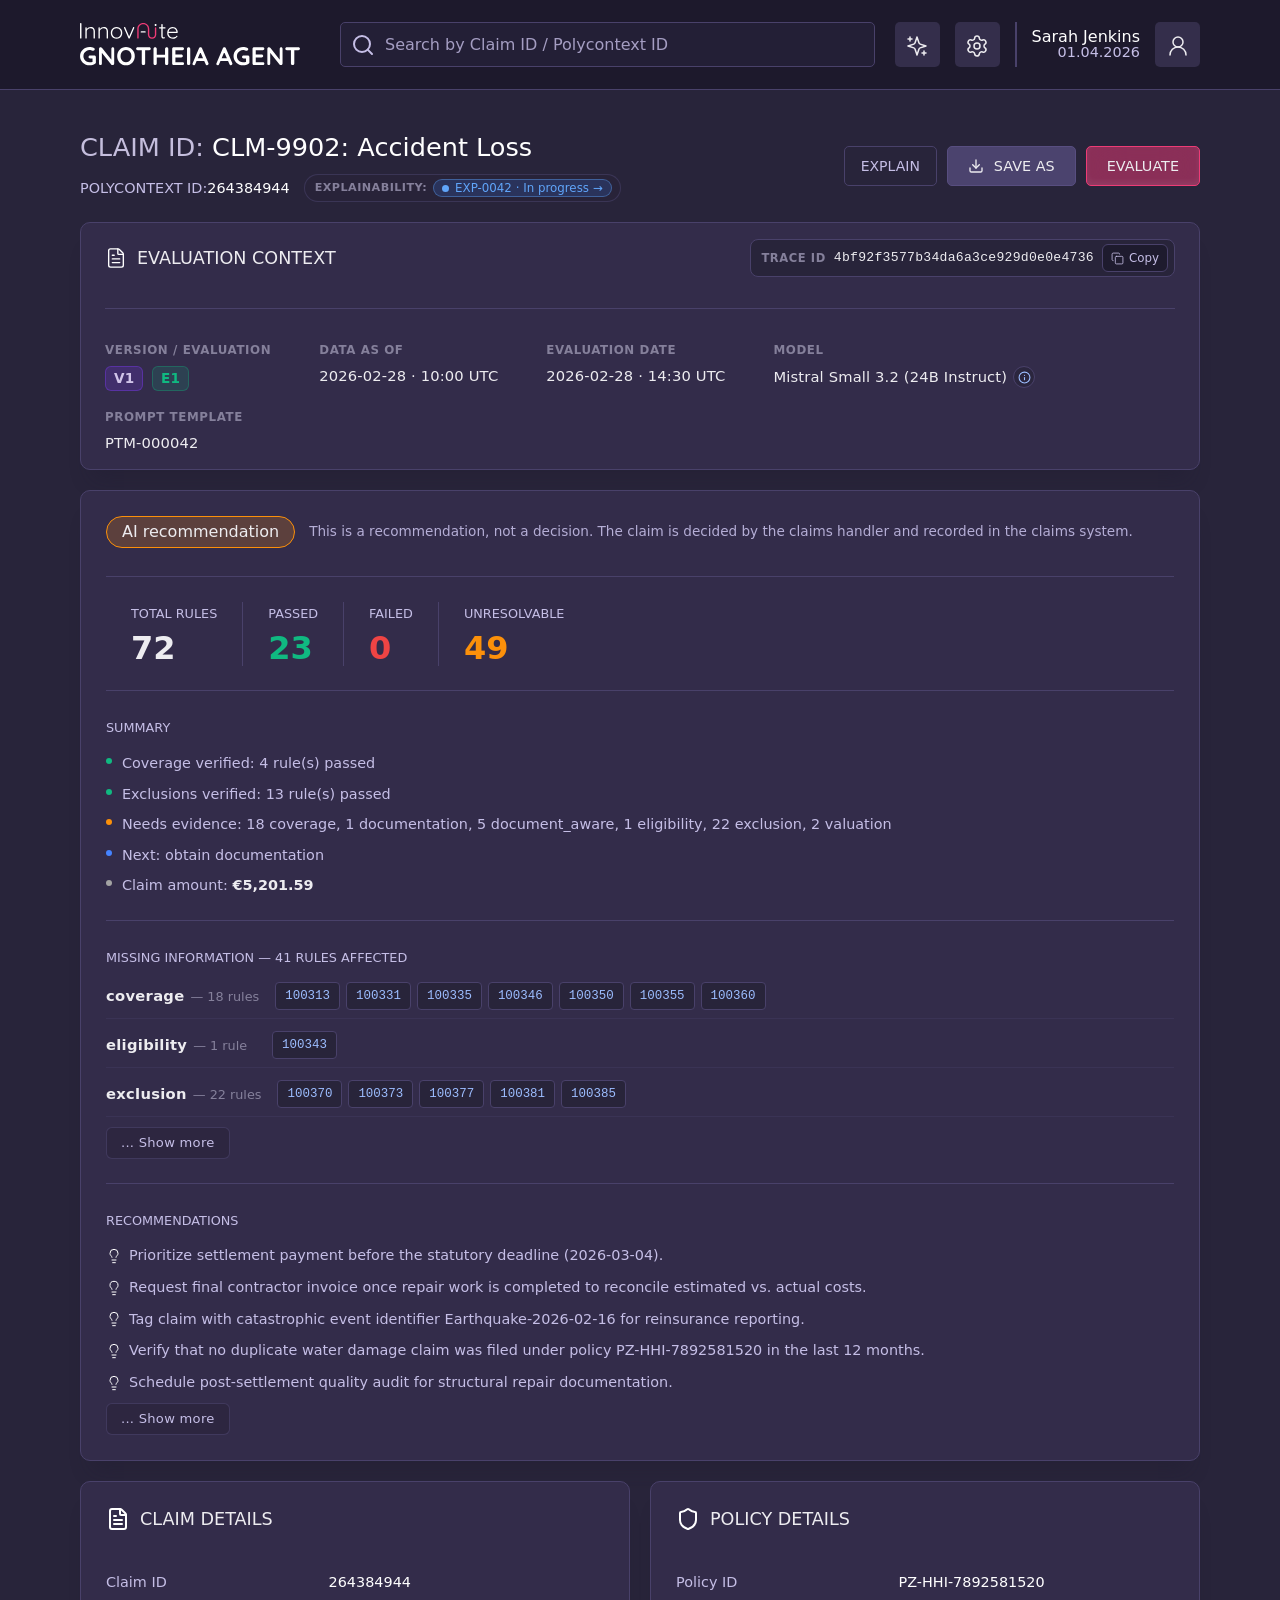
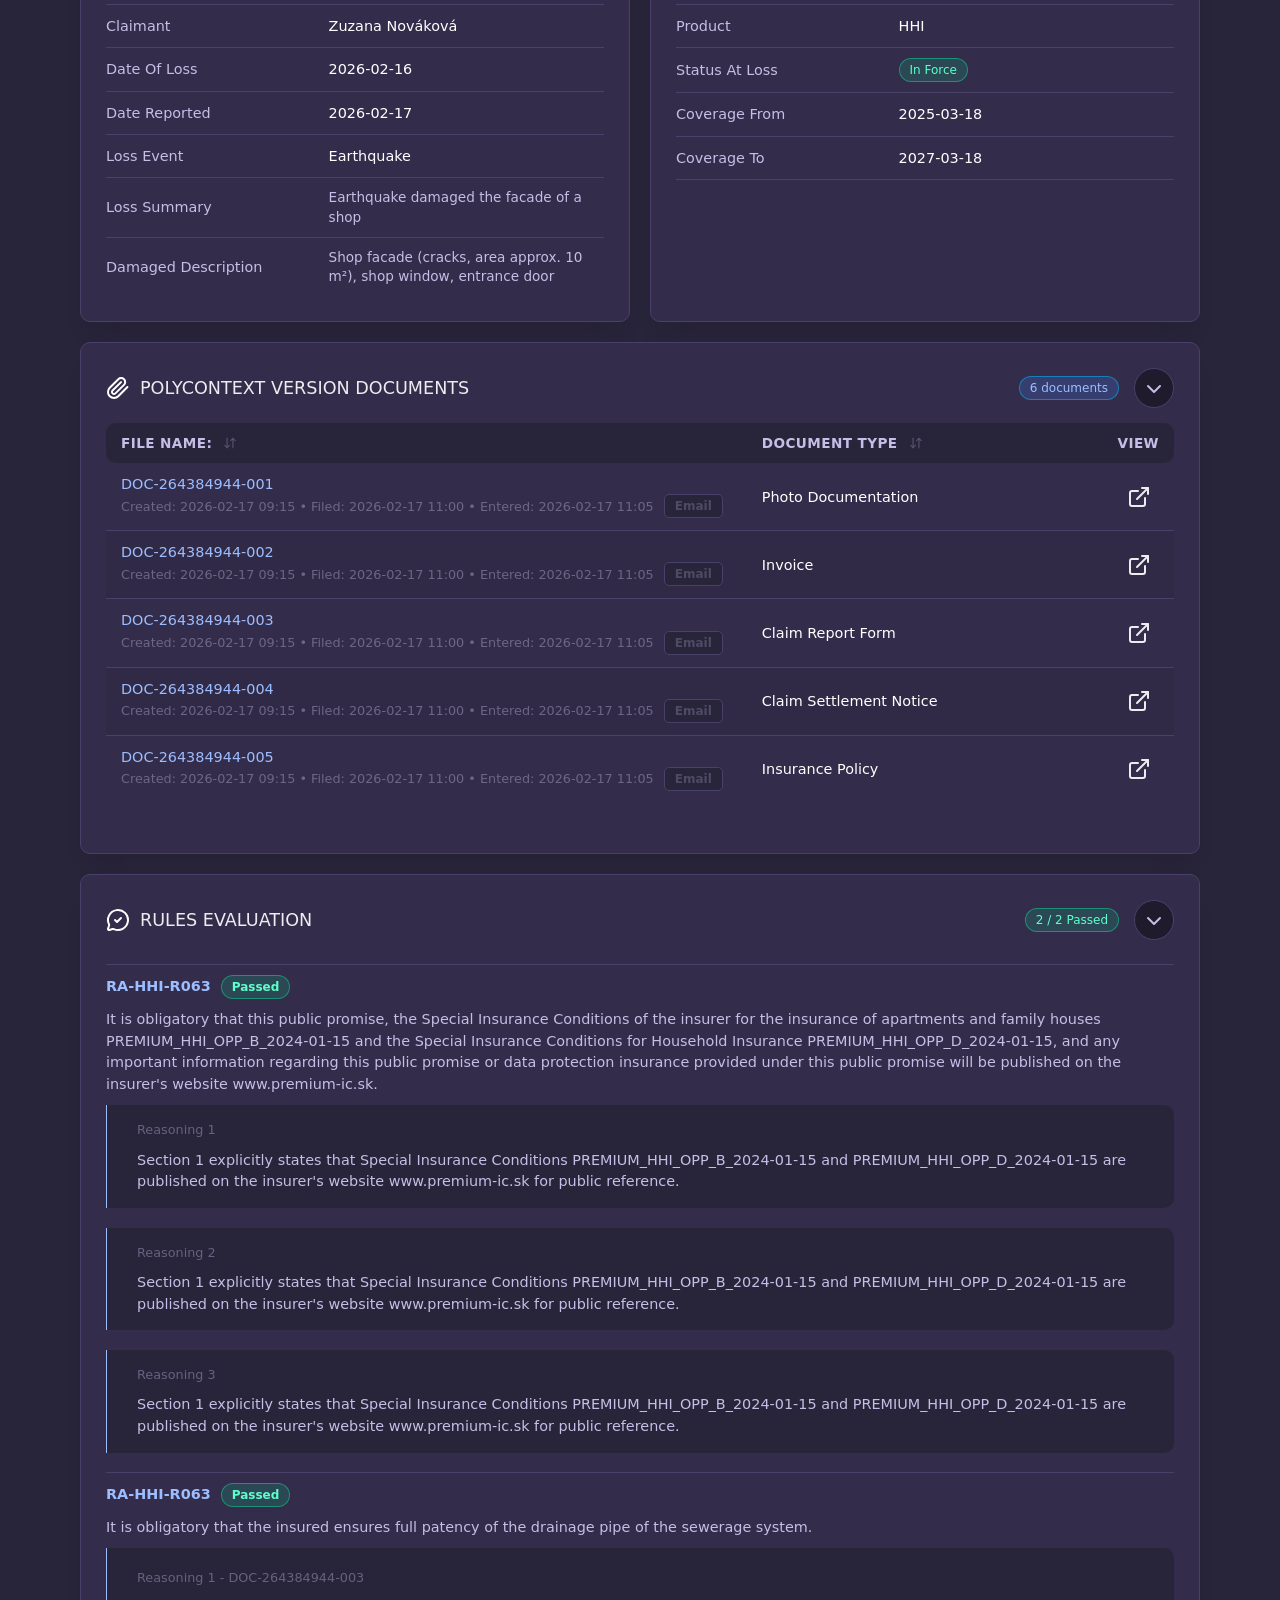
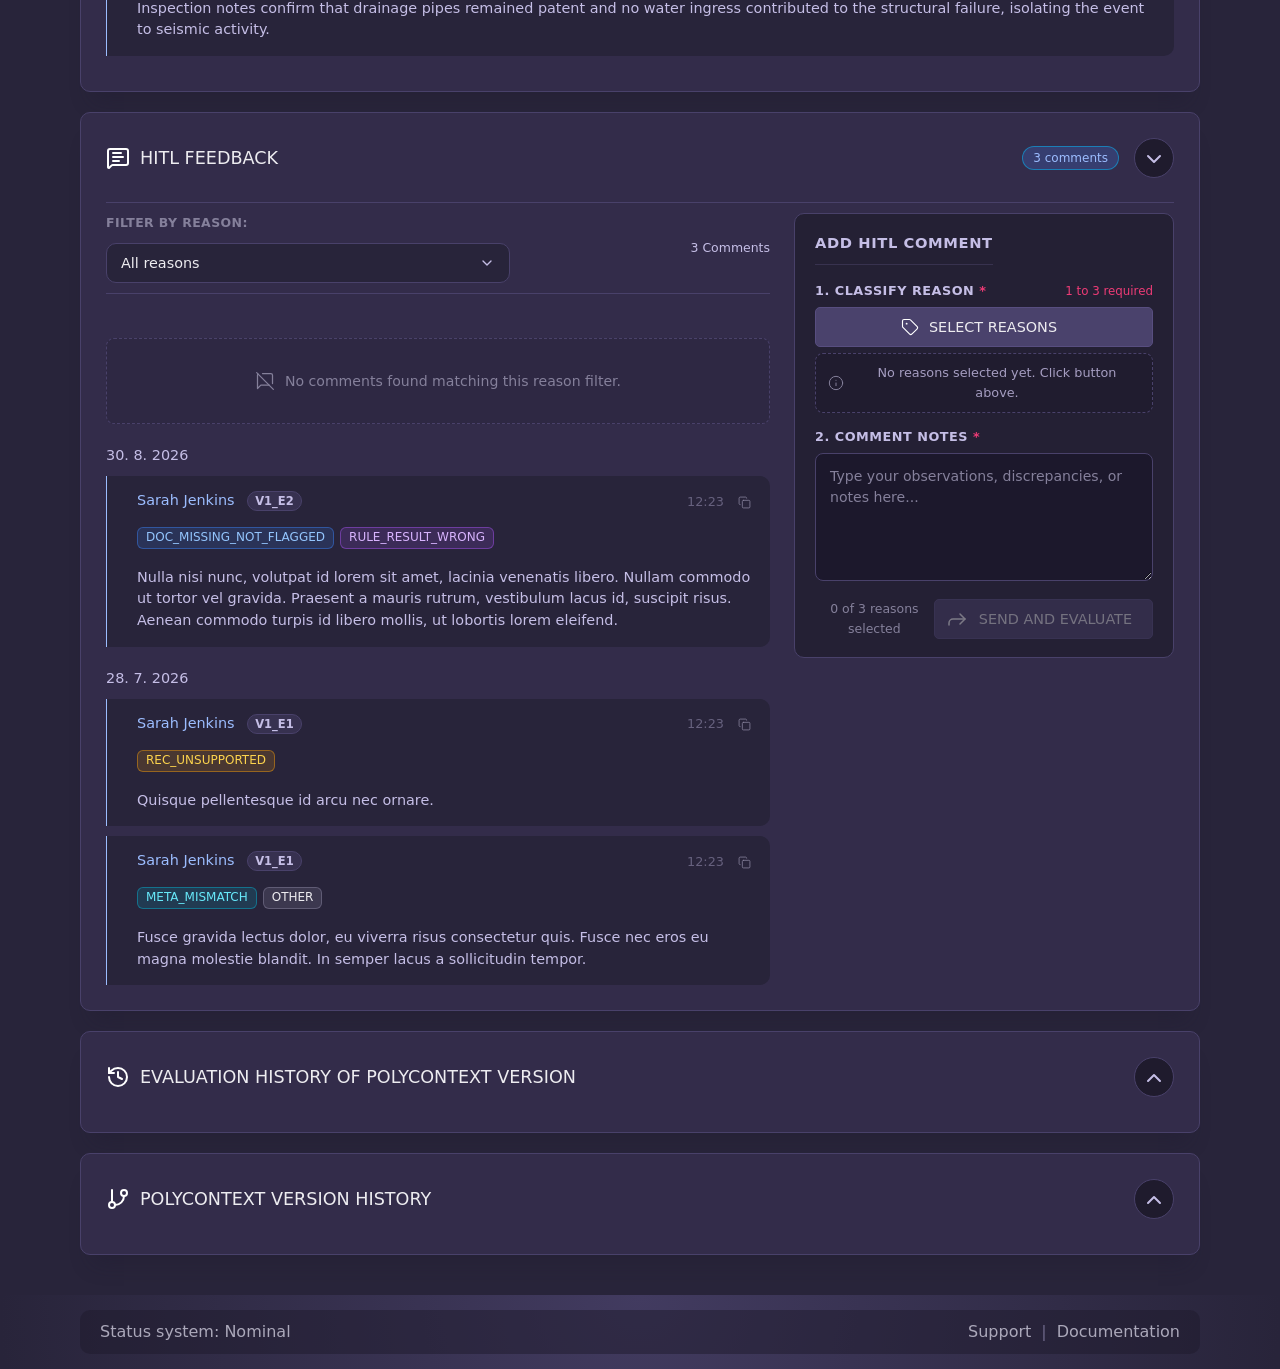
==== commit 4bf567a1: "feat(modal): update Model inference environment modal to v3.0 data granularity" ====
--- a/claim-detail.html
+++ b/claim-detail.html
@@ -184,7 +184,7 @@
             <div class="eval-context-meta-col">
               <div class="eval-context-label">Model</div>
               <div class="eval-context-value" style="display: flex; align-items: center; gap: 6px;">
-                <span>Mistral-Small-3.2-24B-Instruct</span>
+                <span>Mistral Small 3.2 (24B Instruct)</span>
                 <button type="button" class="btn-model-details" data-open-popup="modelEnvModal" title="View Model inference environment" aria-label="Model inference environment">
                   <svg xmlns="http://www.w3.org/2000/svg" width="13" height="13" viewBox="0 0 24 24" fill="none" stroke="currentColor" stroke-width="2" stroke-linecap="round" stroke-linejoin="round"><circle cx="12" cy="12" r="10"></circle><path d="M12 16v-4"></path><path d="M12 8h.01"></path></svg>
                 </button>
@@ -1834,7 +1834,7 @@
           <div class="model-env-row">
             <div class="model-env-rk">Model</div>
             <div class="model-env-rv">
-              Mistral Small 3.2 (24B Instruct)
+              <div>Mistral Small 3.2 (24B Instruct)</div>
               <small>24B instruct model, 4-bit quantized, deployed on-premise</small>
             </div>
           </div>
@@ -1842,35 +1842,30 @@
             <div class="model-env-rk">Deployment</div>
             <div class="model-env-rv">
               <span class="pill-onprem">On-premise (vLLM)</span>
-              <small>Claim data did not leave the insurer's infrastructure.</small>
             </div>
           </div>
           <div class="model-env-row">
             <div class="model-env-rk">Repeatable</div>
             <div class="model-env-rv">
-              <span class="model-env-dot o"></span><span class="text-warn">No</span> — re-running this evaluation may produce a different result
-              <small>Sampling temperature is 0.5 and no fixed seed was used.</small>
+              <span class="model-env-dot o"></span><span class="text-warn">No</span> — re-running may produce a different result
             </div>
           </div>
           <div class="model-env-row">
             <div class="model-env-rk">Input</div>
             <div class="model-env-rv">
-              <span class="model-env-dot g"></span><span class="text-ok">Complete</span> — 18 432 of 131 072 tokens used
-              <small>The whole polycontext fitted into the model's context window.</small>
+              <span class="model-env-dot g"></span><span class="text-ok">Complete</span> — <b>18 432</b> of <b>131 072</b> tokens used
             </div>
           </div>
           <div class="model-env-row">
             <div class="model-env-rk">Output</div>
             <div class="model-env-rv">
-              1 204 tokens
-              <small>Well below the 32 768 token limit; the answer was not cut off.</small>
+              <span class="model-env-dot g"></span><span class="text-ok">Complete</span> — 1 204 tokens
             </div>
           </div>
           <div class="model-env-row">
             <div class="model-env-rk">Run</div>
             <div class="model-env-rv">
               <span class="model-env-dot g"></span>Completed in 42.2 s
-              <small>No retries. Response passed the immutability check.</small>
             </div>
           </div>
         </div>
@@ -1878,102 +1873,113 @@
         <!-- Toggle Button: Show More / Audit Detail -->
         <button type="button" class="btn-toggle-audit" id="btnToggleModelAudit">
           <svg xmlns="http://www.w3.org/2000/svg" width="14" height="14" viewBox="0 0 24 24" fill="none" stroke="currentColor" stroke-width="2" stroke-linecap="round" stroke-linejoin="round" class="lucide lucide-chevron-down" id="iconToggleModelAudit"><polyline points="6 9 12 15 18 9"/></svg>
-          <span id="txtToggleModelAudit">SHOW MORE (AUDIT DETAIL)</span>
+          <span id="txtToggleModelAudit">AUDIT DETAIL</span>
         </button>
 
-        <!-- Level 2: Detailed Audit Groups (Collapsible) -->
+        <!-- Level 2: Detailed Audit Groups (5 groups, 29 displayed fields) -->
         <div class="model-env-level2" id="modelEnvAuditDetail">
-          <!-- Group 1: Model identity -->
+
+          <!-- Group 1: Model identity (8 polí) -->
           <div class="audit-grp">
-            <div class="audit-grp-h">Model identity</div>
+            <div class="audit-grp-h">
+              <span>Model identity</span>
+              <span class="audit-grp-num">8 polí</span>
+            </div>
             <div class="audit-pairs">
               <div class="audit-pair"><span class="audit-pk">Model name</span><span class="audit-pv">Mistral-Small-3.2-24B-Instruct</span></div>
               <div class="audit-pair"><span class="audit-pk">Served model</span><span class="audit-pv">Mistral-Small-3.2-24B-Instruct</span></div>
               <div class="audit-pair full"><span class="audit-pk">Model string</span><span class="audit-pv mono">hosted_vllm/mistral-small-3.2-24b-Instruct-AWQ-W4A16</span></div>
-              <div class="audit-pair full"><span class="audit-pk">Model ID</span><span class="audit-pv mono">c814bed6-5cb1-4155-8158-30fde6639e0d</span></div>
-              <div class="audit-pair full"><span class="audit-pk">Quantization</span><span class="audit-pv">AWQ W4A16 — 4-bit weights, 16-bit activations; lower memory, small accuracy cost</span></div>
-            </div>
-          </div>
-
-          <!-- Group 2: Deployment -->
+              <div class="audit-pair full"><span class="audit-pk">Model key</span><span class="audit-pv mono">hosted_vllm/mistral-small-3.2-24b-Instruct-AWQ-W4A16</span></div>
+              <div class="audit-pair full"><span class="audit-pk">Model id</span><span class="audit-pv mono">c814bed6-5cb1-4155-8158-30fde6639e0d</span></div>
+              <div class="audit-pair"><span class="audit-pk">Quantization</span><span class="audit-pv">auto_round</span></div>
+              <div class="audit-pair"><span class="audit-pk">Precision (dtype)</span><span class="audit-pv">bfloat16</span></div>
+              <div class="audit-pair"><span class="audit-pk">KV cache dtype</span><span class="audit-pv">fp8_e4m3</span></div>
+              <div class="audit-pair full" style="border-bottom: none; padding-top: 4px;">
+                <span class="audit-pk">&nbsp;</span>
+                <span class="audit-pv" style="color: #85809b; font-size: 0.8rem;">AWQ W4A16 — 4-bit weights, 16-bit activations; lower memory, small accuracy cost</span>
+              </div>
+            </div>
+          </div>
+
+          <!-- Group 2: Deployment (3 polia) -->
           <div class="audit-grp">
-            <div class="audit-grp-h">Deployment</div>
+            <div class="audit-grp-h">
+              <span>Deployment</span>
+              <span class="audit-grp-num">3 polia</span>
+            </div>
             <div class="audit-pairs">
               <div class="audit-pair"><span class="audit-pk">Provider</span><span class="audit-pv">hosted_vllm</span></div>
-              <div class="audit-pair"><span class="audit-pk">Registered in LiteLLM</span><span class="audit-pv">yes</span></div>
               <div class="audit-pair full"><span class="audit-pk">API base</span><span class="audit-pv mono">http://172.25.2.8:5003/v1</span></div>
-              <div class="audit-pair"><span class="audit-pk">Blocked</span><span class="audit-pv">no</span></div>
               <div class="audit-pair"><span class="audit-pk">Guardrails</span><span class="audit-pv none">None applied</span></div>
             </div>
-          </div>
-
-          <!-- Group 3: vLLM runtime -->
+            <div class="audit-seccallout">
+              <b>Bezpečnostné pravidlo:</b> <code>apiBase</code> je interná IP adresa infraštruktúry. Zobrazuje sa <b>len</b> v tejto auditnej úrovni — nikdy v úrovni 1, nikdy v PDF, nikdy v tooltipe.
+            </div>
+          </div>
+
+          <!-- Group 3: Request parameters (4 polia + 1 kontrast) -->
           <div class="audit-grp">
-            <div class="audit-grp-h">vLLM runtime</div>
-            <div class="audit-pairs">
-              <div class="audit-pair"><span class="audit-pk">dtype</span><span class="audit-pv">bfloat16</span></div>
-              <div class="audit-pair"><span class="audit-pk">Quantization method</span><span class="audit-pv">auto_round</span></div>
-              <div class="audit-pair"><span class="audit-pk">KV cache dtype</span><span class="audit-pv">fp8_e4m3</span></div>
-              <div class="audit-pair"><span class="audit-pk">Tensor parallel size</span><span class="audit-pv">1</span></div>
-              <div class="audit-pair"><span class="audit-pk">GPU memory utilization</span><span class="audit-pv">0.96</span></div>
-              <div class="audit-pair"><span class="audit-pk">Max model length</span><span class="audit-pv">131 072</span></div>
-              <div class="audit-pair"><span class="audit-pk">Max concurrent sequences</span><span class="audit-pv">32</span></div>
-              <div class="audit-pair"><span class="audit-pk">Max batched tokens</span><span class="audit-pv">8 192</span></div>
-              <div class="audit-pair"><span class="audit-pk">Prefix caching</span><span class="audit-pv">enabled</span></div>
-              <div class="audit-pair"><span class="audit-pk">Chunked prefill</span><span class="audit-pv">enabled</span></div>
-            </div>
-          </div>
-
-          <!-- Group 4: Request parameters -->
-          <div class="audit-grp">
-            <div class="audit-grp-h">Request parameters — sent by the application</div>
+            <div class="audit-grp-h">
+              <span>Request parameters</span>
+              <span class="audit-grp-num">4 polia + 1 kontrast</span>
+            </div>
             <div class="audit-pairs">
               <div class="audit-pair"><span class="audit-pk">Temperature</span><span class="audit-pv">0.5</span></div>
-              <div class="audit-pair"><span class="audit-pk">Top P</span><span class="audit-pv none">not sent</span></div>
               <div class="audit-pair"><span class="audit-pk">Max tokens</span><span class="audit-pv">100 000</span></div>
-              <div class="audit-pair"><span class="audit-pk">Seed</span><span class="audit-pv none">not sent</span></div>
-              <div class="audit-pair"><span class="audit-pk">Stop sequences</span><span class="audit-pv none">not sent</span></div>
-              <div class="audit-pair"><span class="audit-pk">Timeout</span><span class="audit-pv">600 s</span></div>
-            </div>
-            <div class="audit-hint"><span class="hint-icon">&#9888;</span><span>Backend default temperature is <b>0.15</b>; the value sent by the application takes precedence.</span></div>
-            <div class="audit-hint"><span class="hint-icon">&#9888;</span><span>Requested <b>max tokens exceeds the model's output limit</b> of 32 768 — see the solution design.</span></div>
-          </div>
-
-          <!-- Group 5: Limits and capabilities -->
+              <div class="audit-pair"><span class="audit-pk">Timeout</span><span class="audit-pv">1200 s</span></div>
+              <div class="audit-pair"><span class="audit-pk">Response format</span><span class="audit-pv">json</span></div>
+              <div class="audit-pair full" style="border-bottom: none;">
+                <span class="audit-pk" style="color: #85809b;">Backend default</span>
+                <span class="audit-pv" style="color: #85809b; font-size: 0.82rem;">temperature 0.15 — hodnota, ktorá by platila, keby aplikácia neposlala vlastnú</span>
+              </div>
+            </div>
+          </div>
+
+          <!-- Group 4: Limits (3 polia) -->
           <div class="audit-grp">
-            <div class="audit-grp-h">Limits and capabilities</div>
+            <div class="audit-grp-h">
+              <span>Limits</span>
+              <span class="audit-grp-num">3 polia</span>
+            </div>
             <div class="audit-pairs">
               <div class="audit-pair"><span class="audit-pk">Max input tokens</span><span class="audit-pv">131 072</span></div>
               <div class="audit-pair"><span class="audit-pk">Max output tokens</span><span class="audit-pv">32 768</span></div>
-              <div class="audit-pair"><span class="audit-pk">Vision</span><span class="audit-pv">supported</span></div>
-              <div class="audit-pair"><span class="audit-pk">Reasoning</span><span class="audit-pv">supported</span></div>
-              <div class="audit-pair"><span class="audit-pk">Function calling</span><span class="audit-pv">supported</span></div>
-              <div class="audit-pair"><span class="audit-pk">Tool choice</span><span class="audit-pv">supported</span></div>
-            </div>
-            <div class="audit-hint"><span class="hint-icon">&#9888;</span><span><b>Vision is supported but not used</b> — documents are submitted to the model as markdown extracts, so photographic evidence is not seen by the model.</span></div>
-          </div>
-
-          <!-- Group 6: Run -->
+              <div class="audit-pair"><span class="audit-pk">Max model length</span><span class="audit-pv">131 072</span></div>
+            </div>
+            <div class="audit-constnote">
+              Vision: supported, but not used — documents are submitted to the model as markdown extracts. Photographic evidence is not seen by the model.
+            </div>
+          </div>
+
+          <!-- Group 5: Run (11 polí + 3 z koreňa) -->
           <div class="audit-grp">
-            <div class="audit-grp-h">Run</div>
+            <div class="audit-grp-h">
+              <span>Run</span>
+              <span class="audit-grp-num">11 polí + 3 z koreňa</span>
+            </div>
             <div class="audit-pairs">
               <div class="audit-pair"><span class="audit-pk">Prompt tokens</span><span class="audit-pv">18 432</span></div>
               <div class="audit-pair"><span class="audit-pk">Completion tokens</span><span class="audit-pv">1 204</span></div>
               <div class="audit-pair"><span class="audit-pk">Total tokens</span><span class="audit-pv">19 636</span></div>
-              <div class="audit-pair"><span class="audit-pk">Duration</span><span class="audit-pv">42.2 s</span></div>
-              <div class="audit-pair"><span class="audit-pk">Retries</span><span class="audit-pv">0</span></div>
-              <div class="audit-pair"><span class="audit-pk">Evaluation status</span><span class="audit-pv">success</span></div>
-              <div class="audit-pair full"><span class="audit-pk">Validation differences</span><span class="audit-pv none">None — input sections were returned unchanged</span></div>
-              <div class="audit-pair full"><span class="audit-pk">Trace ID</span><span class="audit-pv mono">4bf92f3577b34da6a3ce929d0e0e4736</span></div>
-              <div class="audit-pair"><span class="audit-pk">Snapshot taken</span><span class="audit-pv">2026-02-28 14:30 UTC</span></div>
-              <div class="audit-pair"><span class="audit-pk">Model info synced</span><span class="audit-pv">2026-02-28 05:03 UTC</span></div>
+              <div class="audit-pair"><span class="audit-pk">Finish reason</span><span class="audit-pv">STOP</span></div>
+              <div class="audit-pair full"><span class="audit-pk">Response id</span><span class="audit-pv mono">chatcmpl-9f2a7c1e4b8d</span></div>
+              <div class="audit-pair"><span class="audit-pk">Prompt characters</span><span class="audit-pv">72 915</span></div>
+              <div class="audit-pair"><span class="audit-pk">Response characters</span><span class="audit-pv">4 802</span></div>
+              <div class="audit-pair"><span class="audit-pk">JSON from markdown</span><span class="audit-pv">true</span></div>
+              <div class="audit-pair"><span class="audit-pk root">Duration</span><span class="audit-pv">42.2 s</span></div>
+              <div class="audit-pair"><span class="audit-pk root">Rework count</span><span class="audit-pv">0</span></div>
+              <div class="audit-pair"><span class="audit-pk">Call status</span><span class="audit-pv" style="color: #03ffac;">success</span></div>
+              <div class="audit-pair full"><span class="audit-pk root">Validation differences</span><span class="audit-pv none">—</span></div>
+              <div class="audit-pair full"><span class="audit-pk">Trace id</span><span class="audit-pv mono">4bf92f3577b34da6a3ce929d0e0e4736</span></div>
+              <div class="audit-pair"><span class="audit-pk">Captured at</span><span class="audit-pv">2026-07-30 09:16:30 UTC</span></div>
+              <div class="audit-pair"><span class="audit-pk">Model info synced</span><span class="audit-pv">2026-10-05 05:03:55 UTC</span></div>
             </div>
           </div>
         </div>
       </div>
       
       <!-- Modal Footer -->
-      <div class="reason-picker-footer" style="padding: 16px 24px 18px; border-top: 1px solid #38324f; margin-top: 10px; display: flex; justify-content: flex-end; align-items: center; gap: 10px;">
+      <div class="reason-picker-footer" style="padding: 16px 24px 18px; border-top: 1px solid #38324f; margin-top: 10px; display: flex; justify-content: space-between; align-items: center; gap: 10px;">
         <a href="#" class="button_gn_sec btn-close-modal w-inline-block" id="btnCloseModelEnvFooter">
           <div>Cancel</div>
         </a>
--- a/css/gnotheia.webflow.css
+++ b/css/gnotheia.webflow.css
@@ -47,7 +47,7 @@
   background-repeat: repeat;
   background-size: auto;
   font-size: 1rem;
-  line-height: 1.2rem;
+  line-height: 1.5rem;
   list-style-type: disc;
 }
 
@@ -89,7 +89,8 @@
 
 .section {
   z-index: 2;
-  background-image: radial-gradient(circle farthest-side at 50% 160%, #ee3b76, #fff0 73%), linear-gradient(#1f1b2d, #1f1b2d);
+  background-color: #1f1b2d;
+  background-image: linear-gradient(#1f1b2d, #1f1b2d);
   justify-content: center;
   align-items: center;
   height: 100svh;
@@ -252,7 +253,7 @@
   color: #c5bee6;
   text-align: left;
   font-size: .9rem;
-  line-height: 1.2rem;
+  line-height: 1.5;
 }
 
 .text-block-3._14 {
@@ -343,7 +344,7 @@
 
 .gradiend_background {
   z-index: 1;
-  background-image: radial-gradient(circle closest-side, #423b60, #28243a00);
+  background-image: none;
   width: 100%;
   max-width: 1200px;
   height: 1200px;
@@ -795,7 +796,7 @@
 
 .s_work_packages {
   background-color: #28243a;
-  background-image: radial-gradient(circle closest-corner at 50% 0, #423b60, #423b6000);
+  background-image: linear-gradient(#28243a, #28243a);
   justify-content: center;
   align-items: center;
   width: 100%;
@@ -1176,56 +1177,56 @@
   display: flex;
   position: absolute;
   top: -30px;
-  box-shadow: 0 0 0 6px #0003, 0 7px 20px 6px #ee3b7666;
+  box-shadow: 0 4px 14px rgba(0, 0, 0, 0.4);
 }
 
 .progress_icon.green {
   background-color: #b9c825;
   background-image: linear-gradient(#b9c825, #7f880a);
   border-color: #ecff34;
-  box-shadow: 0 7px 20px 6px #b9c82566;
+  box-shadow: 0 4px 14px rgba(0, 0, 0, 0.4);
 }
 
 .progress_icon.red {
   background-color: #c82525;
   background-image: linear-gradient(#c82525, #880a0a);
   border-color: #ff3434;
-  box-shadow: 0 7px 20px 6px #ee3b3b66;
+  box-shadow: 0 4px 14px rgba(0, 0, 0, 0.4);
 }
 
 .progress_icon.orange {
   background-color: #00bdfc;
   background-image: linear-gradient(#00bdfc, #017ae4);
   border-color: #65d6fc;
-  box-shadow: 0 7px 20px 6px #00bdfc66;
+  box-shadow: 0 4px 14px rgba(0, 0, 0, 0.4);
 }
 
 .progress_icon.pending {
   background-color: #858585;
   background-image: linear-gradient(#979797, #575757);
   border-color: #a3a3a3;
-  box-shadow: 0 0 0 6px #0003, 0 7px 20px 6px #8f8f8f66;
+  box-shadow: 0 4px 14px rgba(0, 0, 0, 0.4);
 }
 
 .progress_icon.green2 {
   background-color: #10b981;
   background-image: linear-gradient(#10b981, #096949);
   border-color: #10b981;
-  box-shadow: 0 0 0 6px #0003, 0 7px 20px 6px #10b98166;
+  box-shadow: 0 4px 14px rgba(0, 0, 0, 0.4);
 }
 
 .progress_icon.blue2 {
   background-color: #4583ff;
   background-image: linear-gradient(#4583ff, #203e78);
   border-color: #4583ff;
-  box-shadow: 0 0 0 6px #0003, 0 7px 20px 6px #4583ff66;
+  box-shadow: 0 4px 14px rgba(0, 0, 0, 0.4);
 }
 
 .progress_icon.red2 {
   background-color: #ef4444;
   background-image: linear-gradient(#ef4444, #7f2424);
   border-color: #ef4444;
-  box-shadow: 0 0 0 6px #0003, 0 7px 20px 6px #ef444466;
+  box-shadow: 0 4px 14px rgba(0, 0, 0, 0.4);
 }
 
 .step {
@@ -1844,7 +1845,7 @@
   align-items: center;
   font-size: .9rem;
   font-weight: 400;
-  line-height: 1.2rem;
+  line-height: 1.4rem;
   display: flex;
 }
 
@@ -2719,7 +2720,7 @@
   text-transform: none;
   font-size: .9rem;
   font-weight: 400;
-  line-height: 1.1rem;
+  line-height: 1.4rem;
 }
 
 .red-only-copy.data {
@@ -2943,7 +2944,7 @@
   background-repeat: repeat;
   background-size: auto;
   font-size: 1rem;
-  line-height: 1.2rem;
+  line-height: 1.5rem;
   list-style-type: decimal;
 }
 
--- a/css/responsive.css
+++ b/css/responsive.css
@@ -32,6 +32,11 @@
 html, body {
   overflow-x: hidden;
   max-width: 100vw;
+}
+
+body {
+  background-color: #1c182b !important;
+  background-image: none !important;
 }
 
 ::-webkit-scrollbar-corner {
@@ -623,12 +628,7 @@
   border-radius: 50%;
   background-color: #60a5fa;
   margin-right: 6px;
-  animation: dotPulse 1.4s ease-in-out infinite;
-}
-
-@keyframes dotPulse {
-  0%, 100% { opacity: 0.3; transform: scale(0.8); }
-  50% { opacity: 1; transform: scale(1.3); }
+  animation: none !important;
 }
 
 /* Result Column Buttons & Error Display */
@@ -1040,7 +1040,7 @@
   background-color: #ee3b76 !important;
   color: #fff !important;
   font-weight: 600;
-  box-shadow: 0 2px 8px rgba(238, 59, 118, 0.45);
+  box-shadow: 0 2px 6px rgba(0, 0, 0, 0.35);
 }
 
 .dp-day-cell.today:not(.selected) {
@@ -1339,8 +1339,8 @@
 
 .markdown-view .md-callout {
   background-color: rgba(73, 65, 106, 0.22);
-  border-left: 3px solid #9cbdff;
-  border-radius: 0 6px 6px 0;
+  border: 1px solid rgba(156, 189, 255, 0.28);
+  border-radius: 6px;
   padding: 10px 14px;
   margin: 12px 0;
   font-size: 0.86rem;
@@ -2391,7 +2391,7 @@
   font-weight: 600;
   font-size: 0.85rem;
   display: inline-block;
-  line-height: 1.2;
+  line-height: 1.4;
 }
 
 .eval-context-badge-e {
@@ -2404,7 +2404,7 @@
   font-size: 0.85rem;
   display: inline-block;
   margin-left: 4px;
-  line-height: 1.2;
+  line-height: 1.4;
 }
 
 /* Copy button for HITL comments */
@@ -2748,17 +2748,17 @@
 
 .model-env-dot.g {
   background: #03ffac;
-  box-shadow: 0 0 6px rgba(3, 255, 172, 0.4);
+  box-shadow: none !important;
 }
 
 .model-env-dot.o {
   background: #f59e0b;
-  box-shadow: 0 0 6px rgba(245, 158, 11, 0.4);
+  box-shadow: none !important;
 }
 
 .model-env-dot.r {
   background: #ee3b76;
-  box-shadow: 0 0 6px rgba(238, 59, 118, 0.4);
+  box-shadow: none !important;
 }
 
 .text-ok {
@@ -2819,6 +2819,14 @@
   color: #ffffff;
 }
 
+.btn-toggle-audit svg {
+  transition: transform 0.2s ease;
+}
+
+.btn-toggle-audit.active svg {
+  transform: rotate(180deg);
+}
+
 /* Level 2: Detailed Audit Groups */
 .model-env-level2 {
   display: none;
@@ -2836,14 +2844,29 @@
 }
 
 .audit-grp-h {
+  display: flex;
+  justify-content: space-between;
+  align-items: center;
   font-size: 0.72rem;
   letter-spacing: 0.12em;
   text-transform: uppercase;
-  color: #85809b;
+  color: #c5bee6;
   font-weight: 700;
   padding-bottom: 7px;
   border-bottom: 1px solid #38324f;
   margin-bottom: 4px;
+}
+
+.audit-grp-num {
+  font-weight: 400;
+  color: #85809b;
+  letter-spacing: 0;
+  text-transform: none;
+  font-size: 0.72rem;
+}
+
+.audit-pk.root {
+  color: #9cbdff;
 }
 
 .audit-pairs {
@@ -2897,8 +2920,8 @@
   font-size: 0.8rem;
   color: #d8d3ec;
   background: rgba(245, 158, 11, 0.1);
-  border-left: 3px solid #f59e0b;
-  border-radius: 4px;
+  border: 1px solid rgba(245, 158, 11, 0.35);
+  border-radius: 6px;
   padding: 8px 12px;
   display: flex;
   gap: 9px;
@@ -2917,6 +2940,38 @@
   color: #ffd25d;
 }
 
+.audit-seccallout {
+  margin-top: 10px;
+  border: 1px solid rgba(238, 59, 118, 0.4);
+  background: rgba(238, 59, 118, 0.08);
+  border-radius: 6px;
+  padding: 8px 12px;
+  font-size: 0.8rem;
+  color: #fca5c5;
+  line-height: 1.45;
+}
+
+.audit-seccallout b {
+  color: #ffffff;
+}
+
+.audit-seccallout code {
+  color: #9cbdff;
+  font-family: ui-monospace, SFMono-Regular, Menlo, Monaco, Consolas, monospace;
+  font-size: 0.78rem;
+}
+
+.audit-constnote {
+  margin-top: 10px;
+  border: 1px solid rgba(156, 189, 255, 0.35);
+  background: rgba(156, 189, 255, 0.08);
+  border-radius: 6px;
+  padding: 8px 12px;
+  font-size: 0.8rem;
+  color: #c4bee3;
+  line-height: 1.45;
+}
+
 @media screen and (max-width: 760px) {
   .audit-pairs {
     grid-template-columns: 1fr;
@@ -2939,7 +2994,7 @@
   padding: 4px 10px;
   font-size: 0.78rem;
   font-weight: 500;
-  line-height: 1.2;
+  line-height: 1.4;
   cursor: pointer;
   border-radius: 5px;
 }
@@ -3183,7 +3238,7 @@
   color: #edecf0;
   cursor: pointer;
   transition: all 0.2s ease;
-  line-height: 1.2;
+  line-height: 1.4;
   text-decoration: none;
   box-sizing: border-box;
 }
@@ -3236,8 +3291,7 @@
 
 .explain-request-user-box {
   background-color: rgba(40, 36, 58, 0.5);
-  border: 1px solid rgba(73, 65, 106, 0.6);
-  border-left: 3px solid #9cbdff;
+  border: 1px solid rgba(156, 189, 255, 0.35);
   border-radius: 6px;
   padding: 12px 16px;
   color: #edecf0;
@@ -3515,12 +3569,83 @@
   font-size: 0.95rem;
 }
 
-
-
-
-
-
-
-
-
-
+/* Accessibility & Refinement (Impeccable Polish) */
+.brix---dropdown-link {
+  color: #c4bee3 !important;
+}
+.brix---dropdown-link:hover {
+  color: #ffffff !important;
+}
+
+.side_content {
+  padding-top: 12px !important;
+}
+
+.input_labelup-_login {
+  padding: 10px 14px !important;
+  height: auto !important;
+  min-height: 40px !important;
+  box-sizing: border-box !important;
+}
+
+/* ==========================================================================
+   Submenu / Segmented Navigation (.toggle_menu)
+   Dark recessed container with borderless active tab pill (matching side_menu)
+   ========================================================================== */
+.toggle_menu {
+  background-color: #1c182b !important;
+  border: 1px solid #49416a !important;
+  border-radius: 10px !important;
+  padding: 4px 6px !important;
+  display: inline-flex !important;
+  align-items: center !important;
+  gap: 4px !important;
+  box-shadow: inset 0 1px 3px rgba(0, 0, 0, 0.3) !important;
+}
+
+.toggle_menu a.button_gn_sec,
+.toggle_menu .button_gn_sec {
+  border: 1px solid transparent !important;
+  border-radius: 6px !important;
+  padding: 8px 16px !important;
+  font-size: 0.88rem !important;
+  line-height: 1.25rem !important;
+  height: auto !important;
+  box-shadow: none !important;
+  text-decoration: none !important;
+  transition: all 0.15s ease !important;
+}
+
+.toggle_menu a.button_gn_sec.dark,
+.toggle_menu .button_gn_sec.dark,
+.toggle_menu a.button_gn_sec.w--current,
+.toggle_menu .button_gn_sec.w--current {
+  background-color: #5b5185 !important;
+  border: 1px solid transparent !important;
+  color: #ffffff !important;
+  font-weight: 500 !important;
+  box-shadow: 0 1px 3px rgba(0, 0, 0, 0.25) !important;
+}
+
+.toggle_menu a.button_gn_sec.dark:hover,
+.toggle_menu .button_gn_sec.dark:hover {
+  background-color: #655b91 !important;
+  border-color: transparent !important;
+  color: #ffffff !important;
+}
+
+.toggle_menu a.button_gn_sec.clear,
+.toggle_menu .button_gn_sec.clear {
+  background-color: transparent !important;
+  border: 1px solid transparent !important;
+  color: #c4bee3 !important;
+  font-weight: 400 !important;
+}
+
+.toggle_menu a.button_gn_sec.clear:hover,
+.toggle_menu .button_gn_sec.clear:hover {
+  background-color: rgba(91, 81, 133, 0.35) !important;
+  border-color: transparent !important;
+  color: #ffffff !important;
+}
+
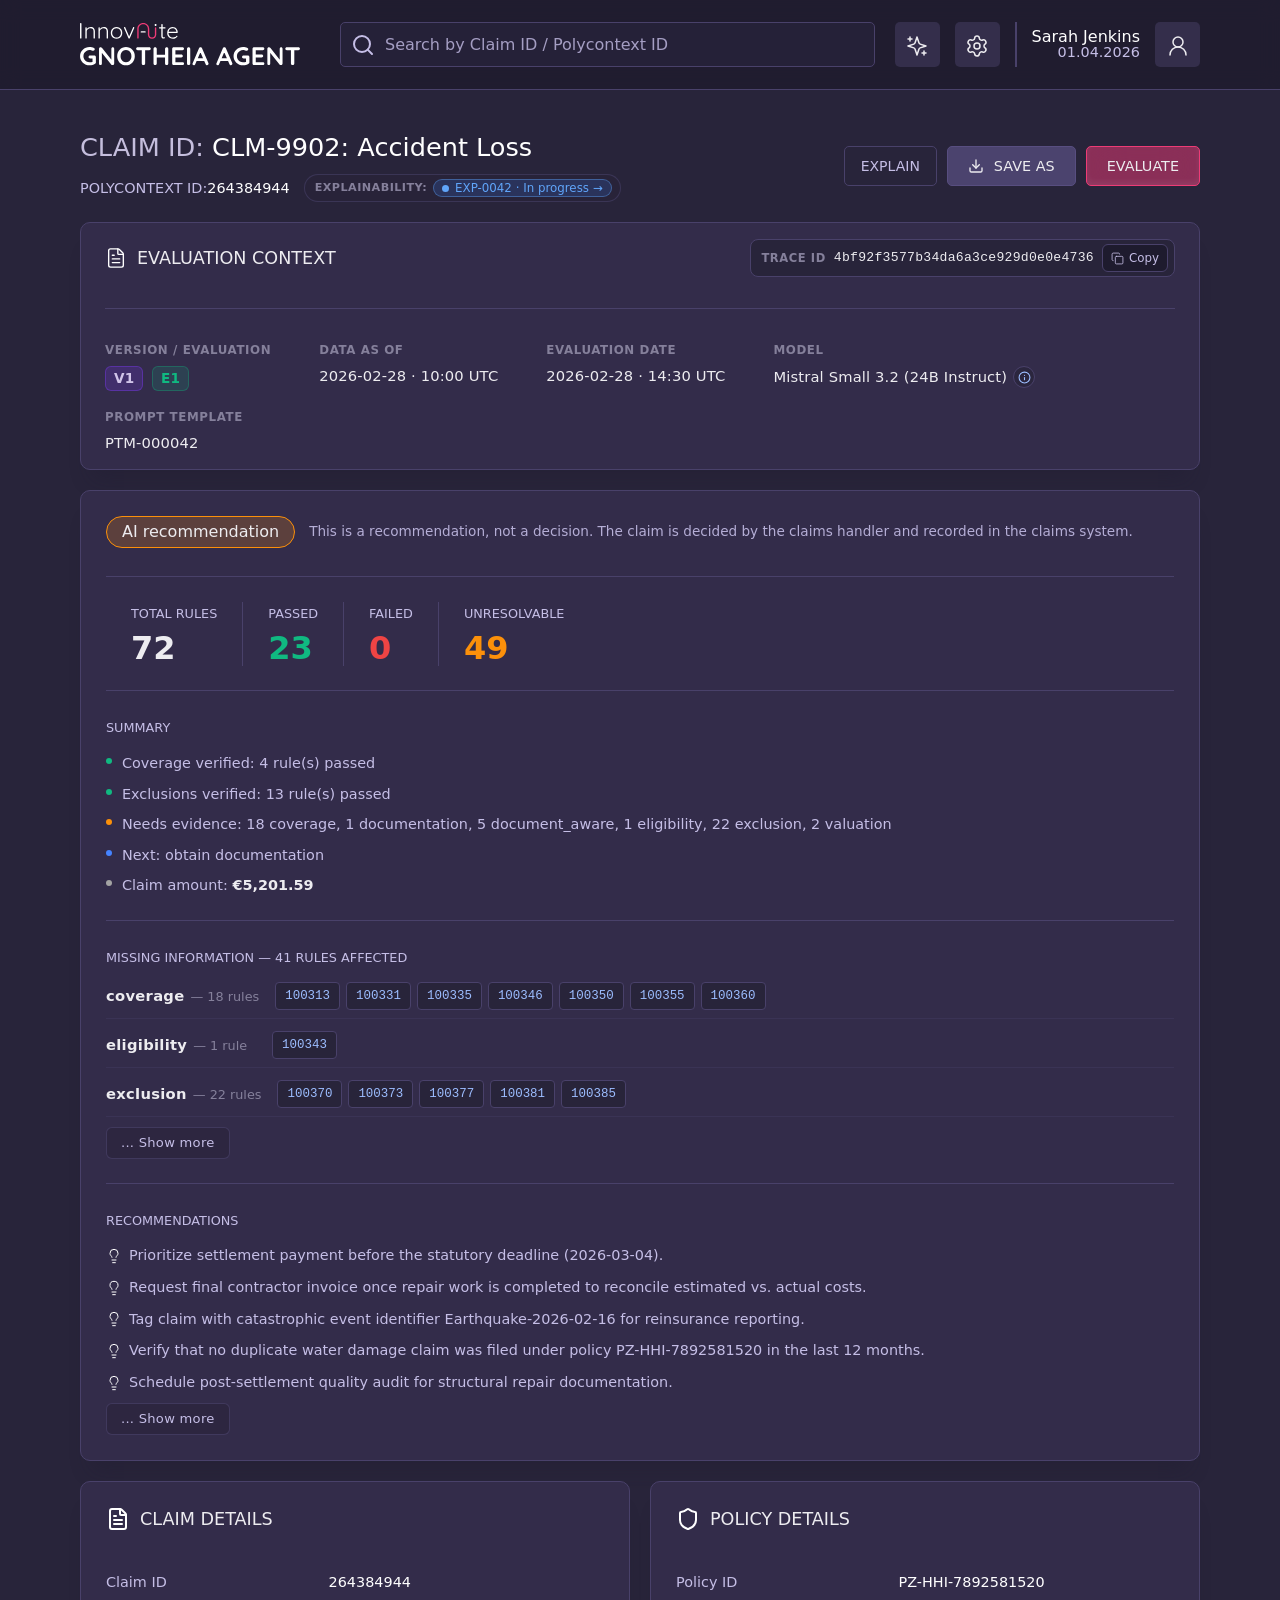
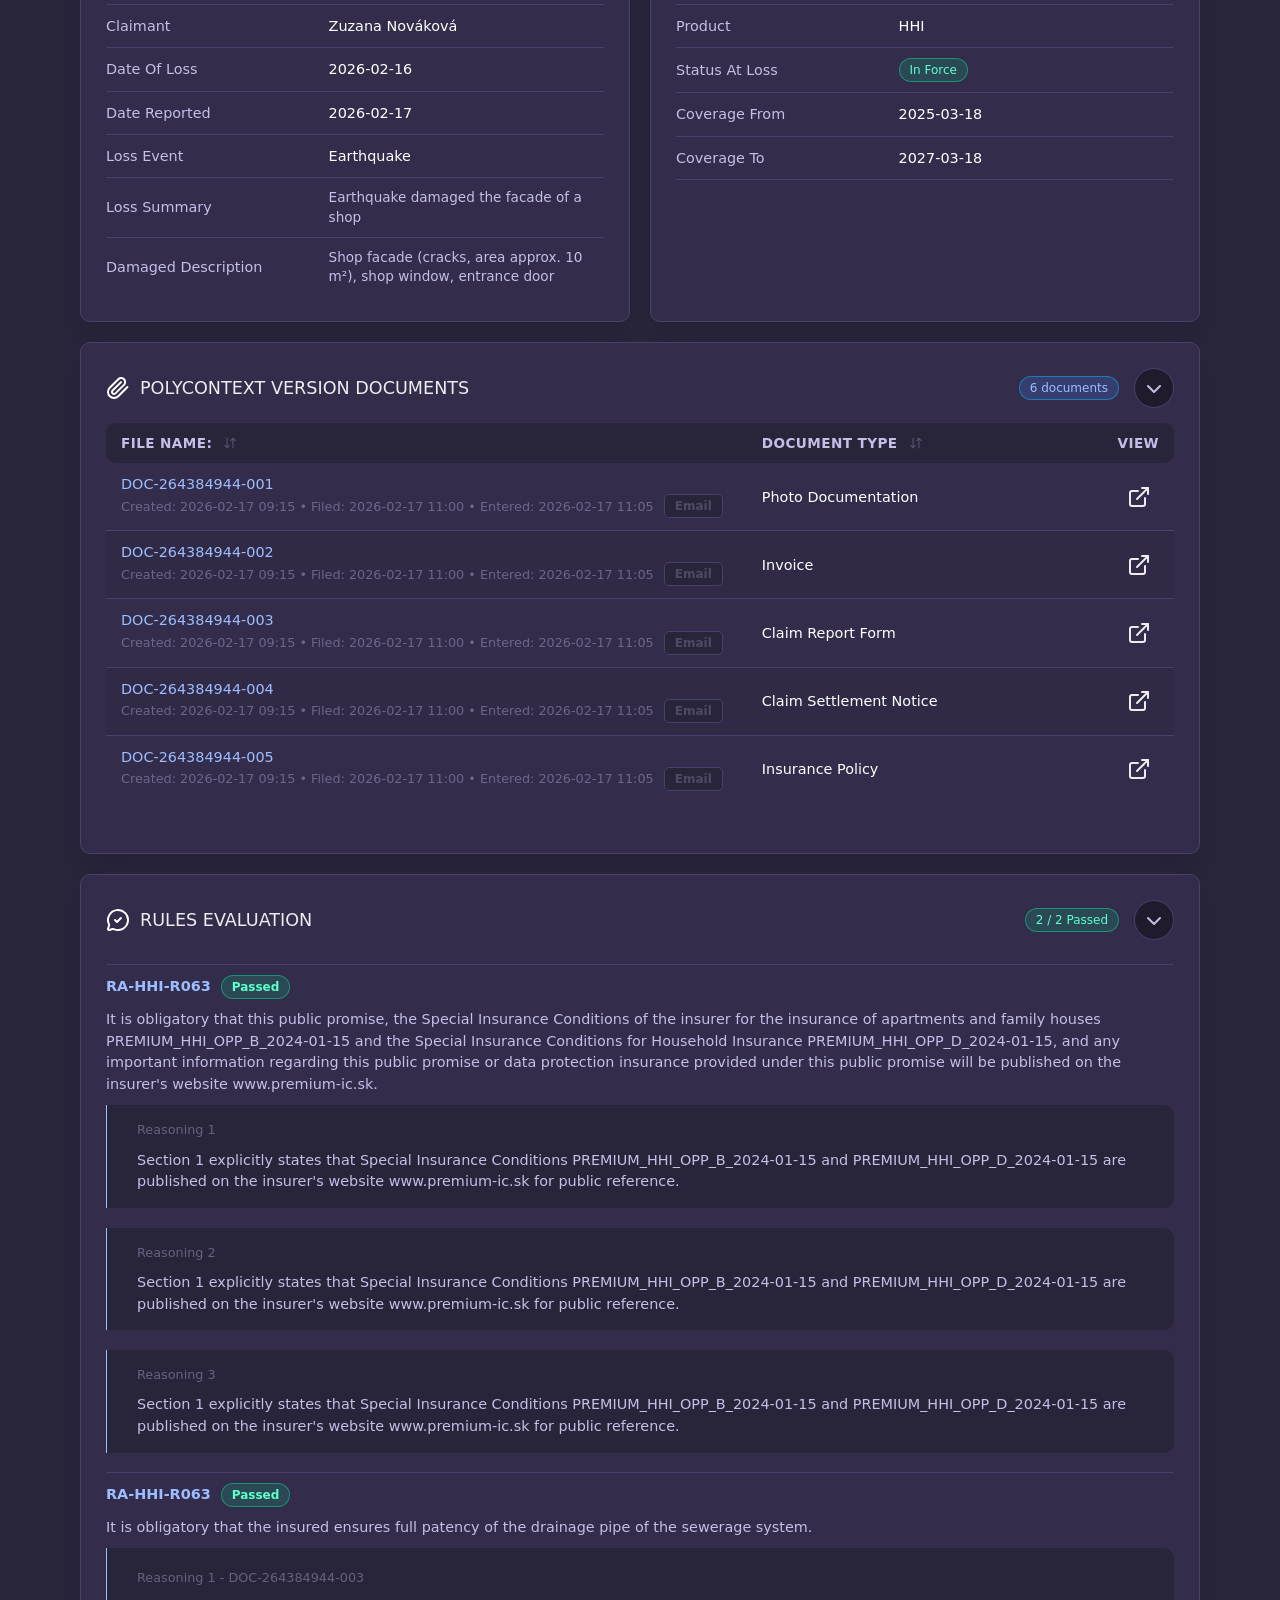
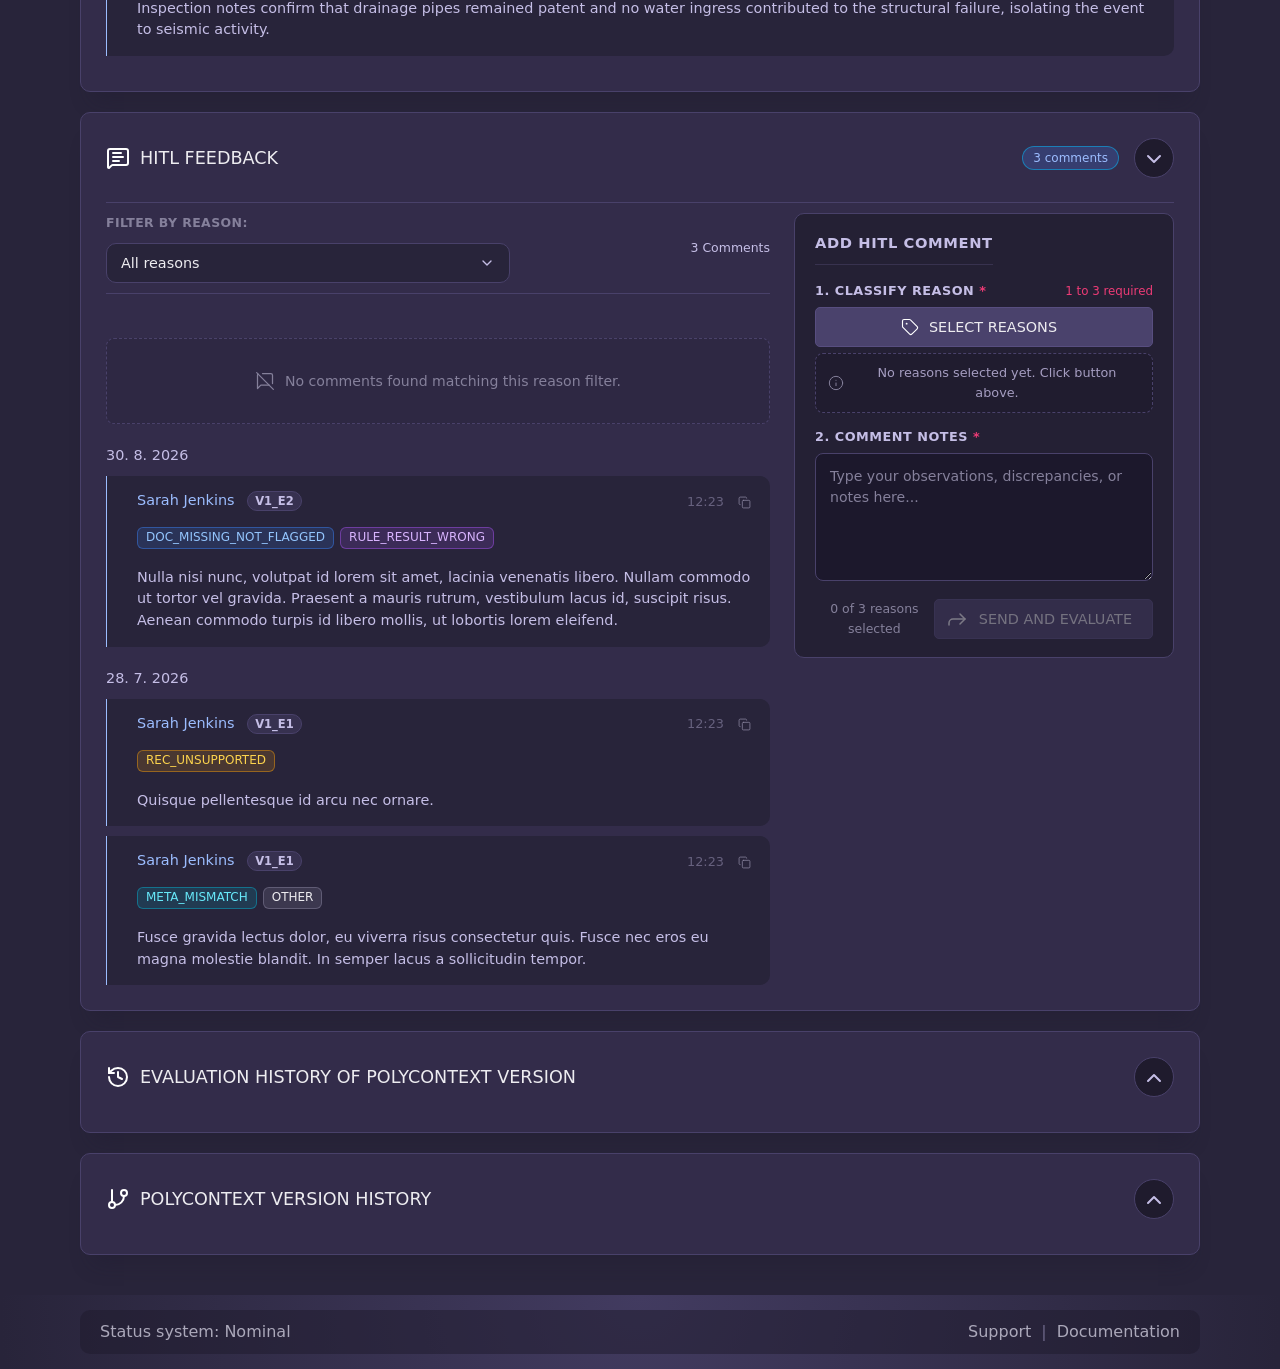
==== commit b210325b: "fix(modal): remove UI spec notes, field counters, and developer callouts from model inference modal" ====
--- a/claim-detail.html
+++ b/claim-detail.html
@@ -1,6 +1,8 @@
 <!DOCTYPE html>
-<html data-wf-page="6ad4727d2c3e1e196ad4727d" data-wf-site="69aa2784ca12161ae1c2893b" lang="en">
-<head>
+<html data-wf-page="6ad4727d2c3e1e196ad4727d" data-wf-site="69aa2784ca12161ae1c2893b" lang="en"><head>
+
+
+
   <meta charset="utf-8">
   <title>Claim Evaluation Record - CLM-9902</title>
   <meta content="width=device-width, initial-scale=1" name="viewport">
@@ -11,8 +13,14 @@
   <link href="css/responsive.css" rel="stylesheet" type="text/css">
   <link href="images/favicon.ico" rel="shortcut icon" type="image/x-icon">
   <link href="images/webclip.png" rel="apple-touch-icon">
-</head>
-<body class="body">
+<style id="__wb_global_styles__">/* Webflow Visual CSS Engine */
+:is(#__wb_override__#__wb_override__, html) .object-box {
+  background-color: #332c4a !important;
+  background-image: none !important;
+}
+
+</style></head>
+<body class="body" data-new-gr-c-s-check-loaded="14.1336.0" data-gr-ext-installed="">
   <div data-collapse="medium" data-animation="default" data-duration="400" role="banner" class="brix---header-wrapper-lenka w-nav">
     <div class="brix---container-default w-container">
       <div class="brix---header-content-wrapper">
@@ -20,7 +28,7 @@
           <a href="index.html" class="brix---header-logo-link w-nav-brand"><img width="254" src="images/GA_Logo_v2.svg" alt="Gnotheia" class="brix---header-logo"></a>
           <div class="searchwrap">
             <div class="search_input">
-              <div class="code-embed-8 w-embed"><svg xmlns="http://www.w3.org/2000/svg" width="24" height="24" viewbox="0 0 24 24" fill="none" stroke="currentColor" stroke-width="2" stroke-linecap="round" stroke-linejoin="round" class="lucide lucide-search-icon lucide-search">
+              <div class="code-embed-8 w-embed"><svg xmlns="http://www.w3.org/2000/svg" width="24" height="24" viewBox="0 0 24 24" fill="none" stroke="currentColor" stroke-width="2" stroke-linecap="round" stroke-linejoin="round" class="lucide lucide-search-icon lucide-search">
                   <path d="m21 21-4.34-4.34"></path>
                   <circle cx="11" cy="11" r="8"></circle>
                 </svg></div>
@@ -64,7 +72,7 @@
                 </li>
                 <li class="brix---header-nav-list-item nav-actions-wrap">
                   <a href="explainability.html" class="user_btn w-inline-block" title="Explainability" aria-label="Explainability">
-                    <div class="code-embed-8 w-embed"><svg xmlns="http://www.w3.org/2000/svg" width="24" height="24" viewbox="0 0 24 24" fill="none" stroke="currentColor" stroke-width="1.5" stroke-linecap="round" stroke-linejoin="round" class="lucide lucide-sparkles-icon lucide-sparkles">
+                    <div class="code-embed-8 w-embed"><svg xmlns="http://www.w3.org/2000/svg" width="24" height="24" viewBox="0 0 24 24" fill="none" stroke="currentColor" stroke-width="1.5" stroke-linecap="round" stroke-linejoin="round" class="lucide lucide-sparkles-icon lucide-sparkles">
                         <path d="m12 3-1.912 5.813a2 2 0 0 1-1.275 1.275L3 12l5.813 1.912a2 2 0 0 1 1.275 1.275L12 21l1.912-5.813a2 2 0 0 1 1.275-1.275L21 12l-5.813-1.912a2 2 0 0 1-1.275-1.275L12 3Z"></path>
                         <path d="M5 3v4"></path>
                         <path d="M19 17v4"></path>
@@ -73,7 +81,7 @@
                       </svg></div>
                   </a>
                   <a href="rules-management.html" class="user_btn w-inline-block" title="Rules Management" aria-label="Rules Management">
-                    <div class="code-embed-8 w-embed"><svg xmlns="http://www.w3.org/2000/svg" width="24" height="24" viewbox="0 0 24 24" fill="none" stroke="currentColor" stroke-width="1.5" stroke-linecap="round" stroke-linejoin="round" class="lucide lucide-settings-icon lucide-settings">
+                    <div class="code-embed-8 w-embed"><svg xmlns="http://www.w3.org/2000/svg" width="24" height="24" viewBox="0 0 24 24" fill="none" stroke="currentColor" stroke-width="1.5" stroke-linecap="round" stroke-linejoin="round" class="lucide lucide-settings-icon lucide-settings">
                         <path d="M9.671 4.136a2.34 2.34 0 0 1 4.659 0 2.34 2.34 0 0 0 3.319 1.915 2.34 2.34 0 0 1 2.33 4.033 2.34 2.34 0 0 0 0 3.831 2.34 2.34 0 0 1-2.33 4.033 2.34 2.34 0 0 0-3.319 1.915 2.34 2.34 0 0 1-4.659 0 2.34 2.34 0 0 0-3.32-1.915 2.34 2.34 0 0 1-2.33-4.033 2.34 2.34 0 0 0 0-3.831A2.34 2.34 0 0 1 6.35 6.051a2.34 2.34 0 0 0 3.319-1.915"></path>
                         <circle cx="12" cy="12" r="3"></circle>
                       </svg></div>
@@ -86,7 +94,7 @@
                     <div class="user_status">01.04.2026</div>
                   </div>
                   <a href="#" class="user_btn w-inline-block" aria-label="User Profile">
-                    <div class="code-embed-8 w-embed"><svg xmlns="http://www.w3.org/2000/svg" width="24" height="24" viewbox="0 0 24 24" fill="none" stroke="currentColor" stroke-width="1.5" stroke-linecap="round" stroke-linejoin="round" class="lucide lucide-user-round-icon lucide-user-round">
+                    <div class="code-embed-8 w-embed"><svg xmlns="http://www.w3.org/2000/svg" width="24" height="24" viewBox="0 0 24 24" fill="none" stroke="currentColor" stroke-width="1.5" stroke-linecap="round" stroke-linejoin="round" class="lucide lucide-user-round-icon lucide-user-round">
                         <circle cx="12" cy="8" r="5"></circle>
                         <path d="M20 21a8 8 0 0 0-16 0"></path>
                       </svg></div>
@@ -114,7 +122,7 @@
               <div class="explain-mini-status" id="claimExplainMiniStatus">
                 <span class="mini-status-label">Explainability:</span>
                 <a href="explainability-detail.html?id=EXP-0042" class="status-badge status-inprogress" id="claimMiniStatusBadge" title="View Explainability Request EXP-0042">
-                  <span class="pulsing-dot"></span>EXP-0042 · In progress &rarr;
+                  <span class="pulsing-dot"></span>EXP-0042 · In progress →
                 </a>
               </div>
             </div>
@@ -125,7 +133,7 @@
               <span class="btn-spinner" style="display:none;"></span>
             </button>
             <a href="#" id="btnSaveAs" class="button_gn_sec dark w-inline-block" title="Save / Download Polycontext PDF Report">
-              <div class="code-embed-8 w-embed"><svg xmlns="http://www.w3.org/2000/svg" width="16" height="16" viewbox="0 0 24 24" fill="none" stroke="currentColor" stroke-width="2" stroke-linecap="round" stroke-linejoin="round" class="lucide lucide-download-icon lucide-download"><path d="M21 15v4a2 2 0 0 1-2 2H5a2 2 0 0 1-2-2v-4"></path><polyline points="7 10 12 15 17 10"></polyline><line x1="12" y1="15" x2="12" y2="3"></line></svg></div>
+              <div class="code-embed-8 w-embed"><svg xmlns="http://www.w3.org/2000/svg" width="16" height="16" viewBox="0 0 24 24" fill="none" stroke="currentColor" stroke-width="2" stroke-linecap="round" stroke-linejoin="round" class="lucide lucide-download-icon lucide-download"><path d="M21 15v4a2 2 0 0 1-2 2H5a2 2 0 0 1-2-2v-4"></path><polyline points="7 10 12 15 17 10"></polyline><line x1="12" y1="15" x2="12" y2="3"></line></svg></div>
               <div>Save as</div>
             </a>
             <a href="#" class="button_gn w-inline-block">
@@ -137,16 +145,16 @@
           <div class="explain-toast-content">
             <span class="explain-toast-badge">EXP-0042</span>
             <span>Explain request created · ID <strong>EXP-0042</strong></span>
-            <a href="explainability.html?id=EXP-0042" class="explain-toast-link">View in Explainability &rarr;</a>
-          </div>
-          <button type="button" class="explain-toast-close" id="btnCloseExplainToast" aria-label="Close notification">&times;</button>
+            <a href="explainability.html?id=EXP-0042" class="explain-toast-link">View in Explainability →</a>
+          </div>
+          <button type="button" class="explain-toast-close" id="btnCloseExplainToast" aria-label="Close notification">×</button>
         </div>
       </div>
       <div class="content-wrap">
         <div class="object-box eval-context-box">
           <div class="eval-context-header-bar">
             <div class="side-wrap-left">
-              <div class="ico-header w-embed"><svg xmlns="http://www.w3.org/2000/svg" width="22" height="22" viewbox="0 0 24 24" fill="none" stroke="currentColor" stroke-width="1.5" stroke-linecap="round" stroke-linejoin="round" class="lucide lucide-file-text-icon lucide-file-text">
+              <div class="ico-header w-embed"><svg xmlns="http://www.w3.org/2000/svg" width="22" height="22" viewBox="0 0 24 24" fill="none" stroke="currentColor" stroke-width="1.5" stroke-linecap="round" stroke-linejoin="round" class="lucide lucide-file-text-icon lucide-file-text">
                   <path d="M6 22a2 2 0 0 1-2-2V4a2 2 0 0 1 2-2h8a2.4 2.4 0 0 1 1.704.706l3.588 3.588A2.4 2.4 0 0 1 20 8v12a2 2 0 0 1-2 2z"></path>
                   <path d="M14 2v5a1 1 0 0 0 1 1h5"></path>
                   <path d="M10 9H8"></path>
@@ -159,7 +167,7 @@
               <span class="eval-context-trace-label">Trace ID</span>
               <code class="trace-code-text" id="traceIdValue">4bf92f3577b34da6a3ce929d0e0e4736</code>
               <button type="button" class="btn-copy-trace" id="btnCopyTraceId" title="Copy Trace ID to clipboard" aria-label="Copy Trace ID">
-                <svg xmlns="http://www.w3.org/2000/svg" width="13" height="13" viewbox="0 0 24 24" fill="none" stroke="currentColor" stroke-width="1.5" stroke-linecap="round" stroke-linejoin="round" class="lucide lucide-copy-icon lucide-copy"><rect width="14" height="14" x="8" y="8" rx="2" ry="2"/><path d="M4 16c-1.1 0-2-.9-2-2V4c0-1.1.9-2 2-2h10c1.1 0 2 .9 2 2"/></svg>
+                <svg xmlns="http://www.w3.org/2000/svg" width="13" height="13" viewBox="0 0 24 24" fill="none" stroke="currentColor" stroke-width="1.5" stroke-linecap="round" stroke-linejoin="round" class="lucide lucide-copy-icon lucide-copy"><rect width="14" height="14" x="8" y="8" rx="2" ry="2"></rect><path d="M4 16c-1.1 0-2-.9-2-2V4c0-1.1.9-2 2-2h10c1.1 0 2 .9 2 2"></path></svg>
                 <span>Copy</span>
               </button>
             </div>
@@ -349,7 +357,7 @@
             </div>
             <div class="recommendations-list" id="recommendationsList">
               <div class="ico-tags">
-                <div class="code-embed-14 w-embed"><svg xmlns="http://www.w3.org/2000/svg" width="16" height="16" viewbox="0 0 24 24" fill="none" stroke="currentColor" stroke-width="1.5" stroke-linecap="round" stroke-linejoin="round" class="lucide lucide-lightbulb-icon lucide-lightbulb">
+                <div class="code-embed-14 w-embed"><svg xmlns="http://www.w3.org/2000/svg" width="16" height="16" viewBox="0 0 24 24" fill="none" stroke="currentColor" stroke-width="1.5" stroke-linecap="round" stroke-linejoin="round" class="lucide lucide-lightbulb-icon lucide-lightbulb">
                     <path d="M15 14c.2-1 .7-1.7 1.5-2.5 1-.9 1.5-2.2 1.5-3.5A6 6 0 0 0 6 8c0 1 .2 2.2 1.5 3.5.7.7 1.3 1.5 1.5 2.5"></path>
                     <path d="M9 18h6"></path>
                     <path d="M10 22h4"></path>
@@ -357,7 +365,7 @@
                 <div class="text-block-3">Prioritize settlement payment before the statutory deadline (2026-03-04).</div>
               </div>
               <div class="ico-tags">
-                <div class="code-embed-14 w-embed"><svg xmlns="http://www.w3.org/2000/svg" width="16" height="16" viewbox="0 0 24 24" fill="none" stroke="currentColor" stroke-width="1.5" stroke-linecap="round" stroke-linejoin="round" class="lucide lucide-lightbulb-icon lucide-lightbulb">
+                <div class="code-embed-14 w-embed"><svg xmlns="http://www.w3.org/2000/svg" width="16" height="16" viewBox="0 0 24 24" fill="none" stroke="currentColor" stroke-width="1.5" stroke-linecap="round" stroke-linejoin="round" class="lucide lucide-lightbulb-icon lucide-lightbulb">
                     <path d="M15 14c.2-1 .7-1.7 1.5-2.5 1-.9 1.5-2.2 1.5-3.5A6 6 0 0 0 6 8c0 1 .2 2.2 1.5 3.5.7.7 1.3 1.5 1.5 2.5"></path>
                     <path d="M9 18h6"></path>
                     <path d="M10 22h4"></path>
@@ -365,7 +373,7 @@
                 <div class="text-block-3">Request final contractor invoice once repair work is completed to reconcile estimated vs. actual costs.</div>
               </div>
               <div class="ico-tags">
-                <div class="code-embed-14 w-embed"><svg xmlns="http://www.w3.org/2000/svg" width="16" height="16" viewbox="0 0 24 24" fill="none" stroke="currentColor" stroke-width="1.5" stroke-linecap="round" stroke-linejoin="round" class="lucide lucide-lightbulb-icon lucide-lightbulb">
+                <div class="code-embed-14 w-embed"><svg xmlns="http://www.w3.org/2000/svg" width="16" height="16" viewBox="0 0 24 24" fill="none" stroke="currentColor" stroke-width="1.5" stroke-linecap="round" stroke-linejoin="round" class="lucide lucide-lightbulb-icon lucide-lightbulb">
                     <path d="M15 14c.2-1 .7-1.7 1.5-2.5 1-.9 1.5-2.2 1.5-3.5A6 6 0 0 0 6 8c0 1 .2 2.2 1.5 3.5.7.7 1.3 1.5 1.5 2.5"></path>
                     <path d="M9 18h6"></path>
                     <path d="M10 22h4"></path>
@@ -373,7 +381,7 @@
                 <div class="text-block-3">Tag claim with catastrophic event identifier Earthquake-2026-02-16 for reinsurance reporting.</div>
               </div>
               <div class="ico-tags">
-                <div class="code-embed-14 w-embed"><svg xmlns="http://www.w3.org/2000/svg" width="16" height="16" viewbox="0 0 24 24" fill="none" stroke="currentColor" stroke-width="1.5" stroke-linecap="round" stroke-linejoin="round" class="lucide lucide-lightbulb-icon lucide-lightbulb">
+                <div class="code-embed-14 w-embed"><svg xmlns="http://www.w3.org/2000/svg" width="16" height="16" viewBox="0 0 24 24" fill="none" stroke="currentColor" stroke-width="1.5" stroke-linecap="round" stroke-linejoin="round" class="lucide lucide-lightbulb-icon lucide-lightbulb">
                     <path d="M15 14c.2-1 .7-1.7 1.5-2.5 1-.9 1.5-2.2 1.5-3.5A6 6 0 0 0 6 8c0 1 .2 2.2 1.5 3.5.7.7 1.3 1.5 1.5 2.5"></path>
                     <path d="M9 18h6"></path>
                     <path d="M10 22h4"></path>
@@ -381,7 +389,7 @@
                 <div class="text-block-3">Verify that no duplicate water damage claim was filed under policy PZ-HHI-7892581520 in the last 12 months.</div>
               </div>
               <div class="ico-tags">
-                <div class="code-embed-14 w-embed"><svg xmlns="http://www.w3.org/2000/svg" width="16" height="16" viewbox="0 0 24 24" fill="none" stroke="currentColor" stroke-width="1.5" stroke-linecap="round" stroke-linejoin="round" class="lucide lucide-lightbulb-icon lucide-lightbulb">
+                <div class="code-embed-14 w-embed"><svg xmlns="http://www.w3.org/2000/svg" width="16" height="16" viewBox="0 0 24 24" fill="none" stroke="currentColor" stroke-width="1.5" stroke-linecap="round" stroke-linejoin="round" class="lucide lucide-lightbulb-icon lucide-lightbulb">
                     <path d="M15 14c.2-1 .7-1.7 1.5-2.5 1-.9 1.5-2.2 1.5-3.5A6 6 0 0 0 6 8c0 1 .2 2.2 1.5 3.5.7.7 1.3 1.5 1.5 2.5"></path>
                     <path d="M9 18h6"></path>
                     <path d="M10 22h4"></path>
@@ -392,7 +400,7 @@
               <!-- Extra Recommendations (Collapsed behind Show more) -->
               <div class="recommendations-extra" id="recommendationsExtra" style="display: none;">
                 <div class="ico-tags" style="margin-top: 10px;">
-                  <div class="code-embed-14 w-embed"><svg xmlns="http://www.w3.org/2000/svg" width="16" height="16" viewbox="0 0 24 24" fill="none" stroke="currentColor" stroke-width="1.5" stroke-linecap="round" stroke-linejoin="round" class="lucide lucide-lightbulb-icon lucide-lightbulb">
+                  <div class="code-embed-14 w-embed"><svg xmlns="http://www.w3.org/2000/svg" width="16" height="16" viewBox="0 0 24 24" fill="none" stroke="currentColor" stroke-width="1.5" stroke-linecap="round" stroke-linejoin="round" class="lucide lucide-lightbulb-icon lucide-lightbulb">
                       <path d="M15 14c.2-1 .7-1.7 1.5-2.5 1-.9 1.5-2.2 1.5-3.5A6 6 0 0 0 6 8c0 1 .2 2.2 1.5 3.5.7.7 1.3 1.5 1.5 2.5"></path>
                       <path d="M9 18h6"></path>
                       <path d="M10 22h4"></path>
@@ -400,7 +408,7 @@
                   <div class="text-block-3">Request confirmation of bank account IBAN from insured party before authorizing payout.</div>
                 </div>
                 <div class="ico-tags" style="margin-top: 10px;">
-                  <div class="code-embed-14 w-embed"><svg xmlns="http://www.w3.org/2000/svg" width="16" height="16" viewbox="0 0 24 24" fill="none" stroke="currentColor" stroke-width="1.5" stroke-linecap="round" stroke-linejoin="round" class="lucide lucide-lightbulb-icon lucide-lightbulb">
+                  <div class="code-embed-14 w-embed"><svg xmlns="http://www.w3.org/2000/svg" width="16" height="16" viewBox="0 0 24 24" fill="none" stroke="currentColor" stroke-width="1.5" stroke-linecap="round" stroke-linejoin="round" class="lucide lucide-lightbulb-icon lucide-lightbulb">
                       <path d="M15 14c.2-1 .7-1.7 1.5-2.5 1-.9 1.5-2.2 1.5-3.5A6 6 0 0 0 6 8c0 1 .2 2.2 1.5 3.5.7.7 1.3 1.5 1.5 2.5"></path>
                       <path d="M9 18h6"></path>
                       <path d="M10 22h4"></path>
@@ -422,7 +430,7 @@
               <div class="claims_detaul">
                 <div class="box_label_wrap">
                   <div class="side-wrap-left">
-                    <div class="ico-header w-embed"><svg xmlns="http://www.w3.org/2000/svg" width="24" height="24" viewbox="0 0 24 24" fill="none" stroke="currentColor" stroke-width="2" stroke-linecap="round" stroke-linejoin="round" class="lucide lucide-file-text-icon lucide-file-text">
+                    <div class="ico-header w-embed"><svg xmlns="http://www.w3.org/2000/svg" width="24" height="24" viewBox="0 0 24 24" fill="none" stroke="currentColor" stroke-width="2" stroke-linecap="round" stroke-linejoin="round" class="lucide lucide-file-text-icon lucide-file-text">
                         <path d="M6 22a2 2 0 0 1-2-2V4a2 2 0 0 1 2-2h8a2.4 2.4 0 0 1 1.704.706l3.588 3.588A2.4 2.4 0 0 1 20 8v12a2 2 0 0 1-2 2z"></path>
                         <path d="M14 2v5a1 1 0 0 0 1 1h5"></path>
                         <path d="M10 9H8"></path>
@@ -469,7 +477,7 @@
               <div class="claims_detaul">
                 <div class="box_label_wrap">
                   <div class="side-wrap-left">
-                    <div class="ico-header w-embed"><svg xmlns="http://www.w3.org/2000/svg" width="24" height="24" viewbox="0 0 24 24" fill="none" stroke="currentColor" stroke-width="2" stroke-linecap="round" stroke-linejoin="round" class="lucide lucide-shield-icon lucide-shield">
+                    <div class="ico-header w-embed"><svg xmlns="http://www.w3.org/2000/svg" width="24" height="24" viewBox="0 0 24 24" fill="none" stroke="currentColor" stroke-width="2" stroke-linecap="round" stroke-linejoin="round" class="lucide lucide-shield-icon lucide-shield">
                         <path d="M20 13c0 5-3.5 7.5-7.66 8.95a1 1 0 0 1-.67-.01C7.5 20.5 4 18 4 13V6a1 1 0 0 1 1-1c2 0 4.5-1.2 6.24-2.72a1.17 1.17 0 0 1 1.52 0C14.51 3.81 17 5 19 5a1 1 0 0 1 1 1z"></path>
                       </svg></div>
                     <div class="text-block-2">POLICY DETAILS</div>
@@ -505,7 +513,7 @@
         <div class="object-box-copy">
           <div class="box_label_wrap">
             <div class="side-wrap-left">
-              <div class="ico-header w-embed"><svg xmlns="http://www.w3.org/2000/svg" width="24" height="24" viewbox="0 0 24 24" fill="none" stroke="currentColor" stroke-width="2" stroke-linecap="round" stroke-linejoin="round" class="lucide lucide-paperclip-icon lucide-paperclip">
+              <div class="ico-header w-embed"><svg xmlns="http://www.w3.org/2000/svg" width="24" height="24" viewBox="0 0 24 24" fill="none" stroke="currentColor" stroke-width="2" stroke-linecap="round" stroke-linejoin="round" class="lucide lucide-paperclip-icon lucide-paperclip">
                   <path d="m21.44 11.05-9.19 9.19a6 6 0 0 1-8.49-8.49l8.57-8.57A4 4 0 1 1 18 8.84l-8.59 8.57a2 2 0 0 1-2.83-2.83l8.49-8.48"></path>
                 </svg></div>
               <div class="text-block-2">Polycontext version documents</div>
@@ -513,7 +521,7 @@
             <div class="side-wrap smallgap">
               <div class="status-badge progress">6 documents</div>
               <a href="#" class="link-block-2 w-inline-block" data-toggle-collapse="docsTableWrap" aria-label="Toggle documents table">
-                <div class="code-embed-13 w-embed"><svg xmlns="http://www.w3.org/2000/svg" width="24" height="24" viewbox="0 0 24 24" fill="none" stroke="currentColor" stroke-width="2" stroke-linecap="round" stroke-linejoin="round" class="lucide lucide-chevron-down-icon lucide-chevron-down">
+                <div class="code-embed-13 w-embed"><svg xmlns="http://www.w3.org/2000/svg" width="24" height="24" viewBox="0 0 24 24" fill="none" stroke="currentColor" stroke-width="2" stroke-linecap="round" stroke-linejoin="round" class="lucide lucide-chevron-down-icon lucide-chevron-down">
                     <path d="m6 9 6 6 6-6"></path>
                   </svg></div>
               </a>
@@ -522,20 +530,20 @@
 
           <!-- Semantic Responsive Documents Table -->
           <div class="table-responsive" id="docsTableWrap">
-            <table class="table-head_wrap">
+            <table class="table-head_wrap" data-sort-initialized="true">
               <thead>
                 <tr>
-                  <th>
+                  <th class="th-sortable">
                     <div class="column_wrap">
                       <div class="badge-label">FILE NAME:</div>
-                    </div>
+                    <span class="sort-icon-wrap"><svg xmlns="http://www.w3.org/2000/svg" width="14" height="14" viewBox="0 0 24 24" fill="none" stroke="currentColor" stroke-width="2" stroke-linecap="round" stroke-linejoin="round" class="lucide lucide-arrow-down-up"><path d="m3 16 4 4 4-4"></path><path d="M7 20V4"></path><path d="m21 8-4-4-4 4"></path><path d="M17 4v16"></path></svg></span></div>
                   </th>
-                  <th>
+                  <th class="th-sortable">
                     <div class="column_wrap">
                       <div class="badge-label">DOCUMENT TYPE</div>
-                    </div>
+                    <span class="sort-icon-wrap"><svg xmlns="http://www.w3.org/2000/svg" width="14" height="14" viewBox="0 0 24 24" fill="none" stroke="currentColor" stroke-width="2" stroke-linecap="round" stroke-linejoin="round" class="lucide lucide-arrow-down-up"><path d="m3 16 4 4 4-4"></path><path d="M7 20V4"></path><path d="m21 8-4-4-4 4"></path><path d="M17 4v16"></path></svg></span></div>
                   </th>
-                  <th>
+                  <th class="th-no-sort">
                     <div class="column_wrap right">
                       <div class="badge-label">VIEW</div>
                     </div>
@@ -543,7 +551,7 @@
                 </tr>
               </thead>
               <tbody>
-                <tr class="clean">
+                <tr class="clean" data-original-index="0">
                   <td>
                     <div class="data_wrap">
                       <div class="upline_wrtap-copy">
@@ -563,7 +571,7 @@
                   <td>
                     <div class="column_wrap right">
                       <a href="#" class="btn_popup btn-open-doc w-inline-block" data-doc-id="DOC-264384944-001" data-doc-title="Photo Documentation" data-doc-meta="Created: 2026-02-17 09:15 • Filed: 2026-02-17 11:00 • Entered: 2026-02-17 11:05" data-doc-type="Email" title="View DOC-264384944-001">
-                        <div class="code-embed-8 w-embed"><svg xmlns="http://www.w3.org/2000/svg" width="24" height="24" viewbox="0 0 24 24" fill="none" stroke="currentColor" stroke-width="2" stroke-linecap="round" stroke-linejoin="round" class="lucide lucide-external-link-icon lucide-external-link">
+                        <div class="code-embed-8 w-embed"><svg xmlns="http://www.w3.org/2000/svg" width="24" height="24" viewBox="0 0 24 24" fill="none" stroke="currentColor" stroke-width="2" stroke-linecap="round" stroke-linejoin="round" class="lucide lucide-external-link-icon lucide-external-link">
                             <path d="M15 3h6v6"></path>
                             <path d="M10 14 21 3"></path>
                             <path d="M18 13v6a2 2 0 0 1-2 2H5a2 2 0 0 1-2-2V8a2 2 0 0 1 2-2h6"></path>
@@ -572,7 +580,7 @@
                     </div>
                   </td>
                 </tr>
-                <tr class="clean">
+                <tr class="clean" data-original-index="1">
                   <td>
                     <div class="data_wrap">
                       <div class="upline_wrtap-copy">
@@ -592,7 +600,7 @@
                   <td>
                     <div class="column_wrap right">
                       <a href="#" class="btn_popup btn-open-doc w-inline-block" data-doc-id="DOC-264384944-002" data-doc-title="Invoice" data-doc-meta="Created: 2026-02-17 09:15 • Filed: 2026-02-17 11:00 • Entered: 2026-02-17 11:05" data-doc-type="Invoice" title="View invoice">
-                        <div class="code-embed-8 w-embed"><svg xmlns="http://www.w3.org/2000/svg" width="24" height="24" viewbox="0 0 24 24" fill="none" stroke="currentColor" stroke-width="2" stroke-linecap="round" stroke-linejoin="round" class="lucide lucide-external-link-icon lucide-external-link">
+                        <div class="code-embed-8 w-embed"><svg xmlns="http://www.w3.org/2000/svg" width="24" height="24" viewBox="0 0 24 24" fill="none" stroke="currentColor" stroke-width="2" stroke-linecap="round" stroke-linejoin="round" class="lucide lucide-external-link-icon lucide-external-link">
                             <path d="M15 3h6v6"></path>
                             <path d="M10 14 21 3"></path>
                             <path d="M18 13v6a2 2 0 0 1-2 2H5a2 2 0 0 1-2-2V8a2 2 0 0 1 2-2h6"></path>
@@ -601,7 +609,7 @@
                     </div>
                   </td>
                 </tr>
-                <tr class="clean">
+                <tr class="clean" data-original-index="2">
                   <td>
                     <div class="data_wrap">
                       <div class="upline_wrtap-copy">
@@ -621,7 +629,7 @@
                   <td>
                     <div class="column_wrap right">
                       <a href="#" class="btn_popup btn-open-doc w-inline-block" data-doc-id="DOC-264384944-003" data-doc-title="Claim Report Form" data-doc-meta="Created: 2026-02-17 09:15 • Filed: 2026-02-17 11:00 • Entered: 2026-02-17 11:05" data-doc-type="Claim Report" title="View claim report form">
-                        <div class="code-embed-8 w-embed"><svg xmlns="http://www.w3.org/2000/svg" width="24" height="24" viewbox="0 0 24 24" fill="none" stroke="currentColor" stroke-width="2" stroke-linecap="round" stroke-linejoin="round" class="lucide lucide-external-link-icon lucide-external-link">
+                        <div class="code-embed-8 w-embed"><svg xmlns="http://www.w3.org/2000/svg" width="24" height="24" viewBox="0 0 24 24" fill="none" stroke="currentColor" stroke-width="2" stroke-linecap="round" stroke-linejoin="round" class="lucide lucide-external-link-icon lucide-external-link">
                             <path d="M15 3h6v6"></path>
                             <path d="M10 14 21 3"></path>
                             <path d="M18 13v6a2 2 0 0 1-2 2H5a2 2 0 0 1-2-2V8a2 2 0 0 1 2-2h6"></path>
@@ -630,7 +638,7 @@
                     </div>
                   </td>
                 </tr>
-                <tr class="clean">
+                <tr class="clean" data-original-index="3">
                   <td>
                     <div class="data_wrap">
                       <div class="upline_wrtap-copy">
@@ -650,7 +658,7 @@
                   <td>
                     <div class="column_wrap right">
                       <a href="#" class="btn_popup btn-open-doc w-inline-block" data-doc-id="DOC-264384944-004" data-doc-title="Claim Settlement Notice" data-doc-meta="Created: 2026-02-17 09:15 • Filed: 2026-02-17 11:00 • Entered: 2026-02-17 11:05" data-doc-type="Notice" title="View claim settlement notice">
-                        <div class="code-embed-8 w-embed"><svg xmlns="http://www.w3.org/2000/svg" width="24" height="24" viewbox="0 0 24 24" fill="none" stroke="currentColor" stroke-width="2" stroke-linecap="round" stroke-linejoin="round" class="lucide lucide-external-link-icon lucide-external-link">
+                        <div class="code-embed-8 w-embed"><svg xmlns="http://www.w3.org/2000/svg" width="24" height="24" viewBox="0 0 24 24" fill="none" stroke="currentColor" stroke-width="2" stroke-linecap="round" stroke-linejoin="round" class="lucide lucide-external-link-icon lucide-external-link">
                             <path d="M15 3h6v6"></path>
                             <path d="M10 14 21 3"></path>
                             <path d="M18 13v6a2 2 0 0 1-2 2H5a2 2 0 0 1-2-2V8a2 2 0 0 1 2-2h6"></path>
@@ -659,7 +667,7 @@
                     </div>
                   </td>
                 </tr>
-                <tr class="clean last">
+                <tr class="clean last" data-original-index="4">
                   <td>
                     <div class="data_wrap">
                       <div class="upline_wrtap-copy">
@@ -679,7 +687,7 @@
                   <td>
                     <div class="column_wrap right">
                       <a href="#" class="btn_popup btn-open-doc w-inline-block" data-doc-id="DOC-264384944-005" data-doc-title="Insurance Policy" data-doc-meta="Created: 2026-02-17 09:15 • Filed: 2026-02-17 11:00 • Entered: 2026-02-17 11:05" data-doc-type="Policy Document" title="View insurance policy">
-                        <div class="code-embed-8 w-embed"><svg xmlns="http://www.w3.org/2000/svg" width="24" height="24" viewbox="0 0 24 24" fill="none" stroke="currentColor" stroke-width="2" stroke-linecap="round" stroke-linejoin="round" class="lucide lucide-external-link-icon lucide-external-link">
+                        <div class="code-embed-8 w-embed"><svg xmlns="http://www.w3.org/2000/svg" width="24" height="24" viewBox="0 0 24 24" fill="none" stroke="currentColor" stroke-width="2" stroke-linecap="round" stroke-linejoin="round" class="lucide lucide-external-link-icon lucide-external-link">
                             <path d="M15 3h6v6"></path>
                             <path d="M10 14 21 3"></path>
                             <path d="M18 13v6a2 2 0 0 1-2 2H5a2 2 0 0 1-2-2V8a2 2 0 0 1 2-2h6"></path>
@@ -697,16 +705,16 @@
         <div class="object-box-copy" id="rulesEvaluationSection">
           <div class="box_label_wrap">
             <div class="side-wrap-left">
-              <div class="ico-header w-embed"><svg xmlns="http://www.w3.org/2000/svg" width="24" height="24" viewbox="0 0 24 24" fill="none" stroke="currentColor" stroke-width="2" stroke-linecap="round" stroke-linejoin="round" class="lucide lucide-message-circle-check-icon lucide-message-circle-check">
+              <div class="ico-header w-embed"><svg xmlns="http://www.w3.org/2000/svg" width="24" height="24" viewBox="0 0 24 24" fill="none" stroke="currentColor" stroke-width="2" stroke-linecap="round" stroke-linejoin="round" class="lucide lucide-message-circle-check-icon lucide-message-circle-check">
                   <path d="M2.992 16.342a2 2 0 0 1 .094 1.167l-1.065 3.29a1 1 0 0 0 1.236 1.168l3.413-.998a2 2 0 0 1 1.099.092 10 10 0 1 0-4.777-4.719"></path>
                   <path d="m9 12 2 2 4-4"></path>
                 </svg></div>
-              <div class="text-block-2">RULES evaluation</div>
+              <div class="text-block-2">RULES&nbsp;evaluation</div>
             </div>
             <div class="side-wrap smallgap">
               <div class="status-badge">2 / 2 Passed</div>
               <a href="#" class="link-block-2 w-inline-block" data-toggle-collapse="rulesEvalContent" aria-label="Toggle rules evaluation">
-                <div class="code-embed-13 w-embed"><svg xmlns="http://www.w3.org/2000/svg" width="24" height="24" viewbox="0 0 24 24" fill="none" stroke="currentColor" stroke-width="2" stroke-linecap="round" stroke-linejoin="round" class="lucide lucide-chevron-down-icon lucide-chevron-down">
+                <div class="code-embed-13 w-embed"><svg xmlns="http://www.w3.org/2000/svg" width="24" height="24" viewBox="0 0 24 24" fill="none" stroke="currentColor" stroke-width="2" stroke-linecap="round" stroke-linejoin="round" class="lucide lucide-chevron-down-icon lucide-chevron-down">
                     <path d="m6 9 6 6 6-6"></path>
                   </svg></div>
               </a>
@@ -719,18 +727,18 @@
                 <div class="up_data"><strong>RA-HHI-R063</strong></div>
                 <div class="status-badge"><strong>Passed</strong></div>
               </div>
-              <div class="text-block-3">It is obligatory that this public promise, the Special Insurance Conditions of the insurer for the insurance of apartments and family houses PREMIUM_HHI_OPP_B_2024-01-15 and the Special Insurance Conditions for Household Insurance PREMIUM_HHI_OPP_D_2024-01-15, and any important information regarding this public promise or data protection insurance provided under this public promise will be published on the insurer&#x27;s website www.premium-ic.sk.</div>
+              <div class="text-block-3">It is obligatory that this public promise, the Special Insurance Conditions of the insurer for the insurance of apartments and family houses PREMIUM_HHI_OPP_B_2024-01-15 and the Special Insurance Conditions for Household Insurance PREMIUM_HHI_OPP_D_2024-01-15, and any important information regarding this public promise or data protection insurance provided under this public promise will be published on the insurer's website www.premium-ic.sk.</div>
               <div class="info_box down-wrap">
                 <div class="low_data">Reasoning 1</div>
-                <div class="text-block-3">Section 1 explicitly states that Special Insurance Conditions PREMIUM_HHI_OPP_B_2024-01-15 and PREMIUM_HHI_OPP_D_2024-01-15 are published on the insurer&#x27;s website www.premium-ic.sk for public reference.</div>
+                <div class="text-block-3">Section 1 explicitly states that Special Insurance Conditions PREMIUM_HHI_OPP_B_2024-01-15 and PREMIUM_HHI_OPP_D_2024-01-15 are published on the insurer's website www.premium-ic.sk for public reference.</div>
               </div>
               <div class="info_box down-wrap">
                 <div class="low_data">Reasoning 2</div>
-                <div class="text-block-3">Section 1 explicitly states that Special Insurance Conditions PREMIUM_HHI_OPP_B_2024-01-15 and PREMIUM_HHI_OPP_D_2024-01-15 are published on the insurer&#x27;s website www.premium-ic.sk for public reference.</div>
+                <div class="text-block-3">Section 1 explicitly states that Special Insurance Conditions PREMIUM_HHI_OPP_B_2024-01-15 and PREMIUM_HHI_OPP_D_2024-01-15 are published on the insurer's website www.premium-ic.sk for public reference.</div>
               </div>
               <div class="info_box down-wrap">
                 <div class="low_data">Reasoning 3 </div>
-                <div class="text-block-3">Section 1 explicitly states that Special Insurance Conditions PREMIUM_HHI_OPP_B_2024-01-15 and PREMIUM_HHI_OPP_D_2024-01-15 are published on the insurer&#x27;s website www.premium-ic.sk for public reference.</div>
+                <div class="text-block-3">Section 1 explicitly states that Special Insurance Conditions PREMIUM_HHI_OPP_B_2024-01-15 and PREMIUM_HHI_OPP_D_2024-01-15 are published on the insurer's website www.premium-ic.sk for public reference.</div>
               </div>
             </div>
             <div class="divider"></div>
@@ -752,7 +760,7 @@
         <div class="object-box-copy">
           <div class="box_label_wrap">
             <div class="side-wrap-left">
-              <div class="ico-header w-embed"><svg xmlns="http://www.w3.org/2000/svg" width="24" height="24" viewbox="0 0 24 24" fill="none" stroke="currentColor" stroke-width="2" stroke-linecap="round" stroke-linejoin="round" class="lucide lucide-message-square-text-icon lucide-message-square-text">
+              <div class="ico-header w-embed"><svg xmlns="http://www.w3.org/2000/svg" width="24" height="24" viewBox="0 0 24 24" fill="none" stroke="currentColor" stroke-width="2" stroke-linecap="round" stroke-linejoin="round" class="lucide lucide-message-square-text-icon lucide-message-square-text">
                   <path d="M22 17a2 2 0 0 1-2 2H6.828a2 2 0 0 0-1.414.586l-2.202 2.202A.71.71 0 0 1 2 21.286V5a2 2 0 0 1 2-2h16a2 2 0 0 1 2 2z"></path>
                   <path d="M7 11h10"></path>
                   <path d="M7 15h6"></path>
@@ -763,7 +771,7 @@
             <div class="side-wrap smallgap">
               <div class="status-badge progress">3 comments</div>
               <a href="#" class="link-block-2 w-inline-block" data-toggle-collapse="hitlFeedbackContent" aria-label="Toggle HITL feedback">
-                <div class="code-embed-13 w-embed"><svg xmlns="http://www.w3.org/2000/svg" width="24" height="24" viewbox="0 0 24 24" fill="none" stroke="currentColor" stroke-width="2" stroke-linecap="round" stroke-linejoin="round" class="lucide lucide-chevron-down-icon lucide-chevron-down">
+                <div class="code-embed-13 w-embed"><svg xmlns="http://www.w3.org/2000/svg" width="24" height="24" viewBox="0 0 24 24" fill="none" stroke="currentColor" stroke-width="2" stroke-linecap="round" stroke-linejoin="round" class="lucide lucide-chevron-down-icon lucide-chevron-down">
                     <path d="m6 9 6 6 6-6"></path>
                   </svg></div>
               </a>
@@ -781,7 +789,7 @@
                       <div class="input_labelup-_login w-dropdown-toggle" id="dropdownChatReasonToggle" tabindex="0" role="button" aria-haspopup="listbox" aria-expanded="false" style="min-width: 250px;">
                         <div class="text-block-8 dropdown-selected-text" id="dropdownChatReasonSelected">All reasons</div>
                         <div class="code-embed-16 w-embed">
-                          <svg xmlns="http://www.w3.org/2000/svg" width="16" height="16" viewbox="0 0 24 24" fill="none" stroke="currentColor" stroke-width="2" stroke-linecap="round" stroke-linejoin="round" class="lucide lucide-chevron-down-icon lucide-chevron-down">
+                          <svg xmlns="http://www.w3.org/2000/svg" width="16" height="16" viewBox="0 0 24 24" fill="none" stroke="currentColor" stroke-width="2" stroke-linecap="round" stroke-linejoin="round" class="lucide lucide-chevron-down-icon lucide-chevron-down">
                             <path d="m6 9 6 6 6-6"></path>
                           </svg>
                         </div>
@@ -820,7 +828,7 @@
                 <!-- Empty state when no comments match the filter -->
                 <div id="chatNoCommentsHint" class="chat-empty-state" style="display: none;">
                   <div class="code-embed-8 w-embed" style="width: 20px; height: 20px; color: #85809b;">
-                    <svg xmlns="http://www.w3.org/2000/svg" width="20" height="20" viewbox="0 0 24 24" fill="none" stroke="currentColor" stroke-width="1.5" stroke-linecap="round" stroke-linejoin="round" class="lucide lucide-message-square-off-icon lucide-message-square-off">
+                    <svg xmlns="http://www.w3.org/2000/svg" width="20" height="20" viewBox="0 0 24 24" fill="none" stroke="currentColor" stroke-width="1.5" stroke-linecap="round" stroke-linejoin="round" class="lucide lucide-message-square-off-icon lucide-message-square-off">
                       <path d="M21 15V5a2 2 0 0 0-2-2H9"></path>
                       <path d="m2 2 20 20"></path>
                       <path d="M3.6 3.6c-.4.3-.6.8-.6 1.4v16l4-4h10"></path>
@@ -838,7 +846,7 @@
                       <div class="low_data">
                         <span>12:23</span>
                         <button type="button" class="btn-copy-comment" title="Copy text to comment notes" aria-label="Copy comment text">
-                          <svg xmlns="http://www.w3.org/2000/svg" width="13" height="13" viewBox="0 0 24 24" fill="none" stroke="currentColor" stroke-width="1.5" stroke-linecap="round" stroke-linejoin="round" class="lucide lucide-copy-icon lucide-copy"><rect width="14" height="14" x="8" y="8" rx="2" ry="2"/><path d="M4 16c-1.1 0-2-.9-2-2V4c0-1.1.9-2 2-2h10c1.1 0 2 .9 2 2"/></svg>
+                          <svg xmlns="http://www.w3.org/2000/svg" width="13" height="13" viewBox="0 0 24 24" fill="none" stroke="currentColor" stroke-width="1.5" stroke-linecap="round" stroke-linejoin="round" class="lucide lucide-copy-icon lucide-copy"><rect width="14" height="14" x="8" y="8" rx="2" ry="2"></rect><path d="M4 16c-1.1 0-2-.9-2-2V4c0-1.1.9-2 2-2h10c1.1 0 2 .9 2 2"></path></svg>
                         </button>
                       </div>
                     </div>
@@ -859,7 +867,7 @@
                       <div class="low_data">
                         <span>12:23</span>
                         <button type="button" class="btn-copy-comment" title="Copy text to comment notes" aria-label="Copy comment text">
-                          <svg xmlns="http://www.w3.org/2000/svg" width="13" height="13" viewBox="0 0 24 24" fill="none" stroke="currentColor" stroke-width="1.5" stroke-linecap="round" stroke-linejoin="round" class="lucide lucide-copy-icon lucide-copy"><rect width="14" height="14" x="8" y="8" rx="2" ry="2"/><path d="M4 16c-1.1 0-2-.9-2-2V4c0-1.1.9-2 2-2h10c1.1 0 2 .9 2 2"/></svg>
+                          <svg xmlns="http://www.w3.org/2000/svg" width="13" height="13" viewBox="0 0 24 24" fill="none" stroke="currentColor" stroke-width="1.5" stroke-linecap="round" stroke-linejoin="round" class="lucide lucide-copy-icon lucide-copy"><rect width="14" height="14" x="8" y="8" rx="2" ry="2"></rect><path d="M4 16c-1.1 0-2-.9-2-2V4c0-1.1.9-2 2-2h10c1.1 0 2 .9 2 2"></path></svg>
                         </button>
                       </div>
                     </div>
@@ -874,7 +882,7 @@
                       <div class="low_data">
                         <span>12:23</span>
                         <button type="button" class="btn-copy-comment" title="Copy text to comment notes" aria-label="Copy comment text">
-                          <svg xmlns="http://www.w3.org/2000/svg" width="13" height="13" viewBox="0 0 24 24" fill="none" stroke="currentColor" stroke-width="1.5" stroke-linecap="round" stroke-linejoin="round" class="lucide lucide-copy-icon lucide-copy"><rect width="14" height="14" x="8" y="8" rx="2" ry="2"/><path d="M4 16c-1.1 0-2-.9-2-2V4c0-1.1.9-2 2-2h10c1.1 0 2 .9 2 2"/></svg>
+                          <svg xmlns="http://www.w3.org/2000/svg" width="13" height="13" viewBox="0 0 24 24" fill="none" stroke="currentColor" stroke-width="1.5" stroke-linecap="round" stroke-linejoin="round" class="lucide lucide-copy-icon lucide-copy"><rect width="14" height="14" x="8" y="8" rx="2" ry="2"></rect><path d="M4 16c-1.1 0-2-.9-2-2V4c0-1.1.9-2 2-2h10c1.1 0 2 .9 2 2"></path></svg>
                         </button>
                       </div>
                     </div>
@@ -903,7 +911,7 @@
                   <div>
                     <a href="#" id="btnOpenReasonPicker" class="button_gn_sec dark icon w-inline-block" style="width: 100%; justify-content: center;">
                       <div class="ico-header w-embed">
-                        <svg xmlns="http://www.w3.org/2000/svg" width="18" height="18" viewbox="0 0 24 24" fill="none" stroke="currentColor" stroke-width="1.5" stroke-linecap="round" stroke-linejoin="round" class="lucide lucide-tag-icon lucide-tag">
+                        <svg xmlns="http://www.w3.org/2000/svg" width="18" height="18" viewBox="0 0 24 24" fill="none" stroke="currentColor" stroke-width="1.5" stroke-linecap="round" stroke-linejoin="round" class="lucide lucide-tag-icon lucide-tag">
                           <path d="M12.586 2.586A2 2 0 0 0 11.172 2H4a2 2 0 0 0-2 2v7.172a2 2 0 0 0 .586 1.414l8.704 8.704a2.426 2.426 0 0 0 3.42 0l6.58-6.58a2.426 2.426 0 0 0 0-3.42z"></path>
                           <circle cx="7.5" cy="7.5" r=".5" fill="currentColor"></circle>
                         </svg>
@@ -916,7 +924,7 @@
                   <div id="selectedReasonsContainer" class="selected-reasons-wrap empty">
                     <div id="noReasonsHint" class="reasons-empty-placeholder">
                       <div class="code-embed-8 w-embed" style="width: 16px; height: 16px; margin-right: 2px;">
-                        <svg xmlns="http://www.w3.org/2000/svg" width="16" height="16" viewbox="0 0 24 24" fill="none" stroke="currentColor" stroke-width="1.5" stroke-linecap="round" stroke-linejoin="round" class="lucide lucide-info-icon lucide-info">
+                        <svg xmlns="http://www.w3.org/2000/svg" width="16" height="16" viewBox="0 0 24 24" fill="none" stroke="currentColor" stroke-width="1.5" stroke-linecap="round" stroke-linejoin="round" class="lucide lucide-info-icon lucide-info">
                           <circle cx="12" cy="12" r="10"></circle>
                           <path d="M12 16v-4"></path>
                           <path d="M12 8h.01"></path>
@@ -940,7 +948,7 @@
                 <div class="button-wrap" style="align-items: center; justify-content: space-between; margin-top: 4px;">
                   <div id="reasonCounterText" class="reason-counter">0 of 3 reasons selected</div>
                   <a href="#" id="btnSendHitlComment" class="button_gn_sec dark icon disabled w-inline-block">
-                    <div class="ico-header w-embed"><svg xmlns="http://www.w3.org/2000/svg" width="24" height="24" viewbox="0 0 24 24" fill="none" stroke="currentColor" stroke-width="1.5" stroke-linecap="round" stroke-linejoin="round" class="lucide lucide-forward-icon lucide-forward">
+                    <div class="ico-header w-embed"><svg xmlns="http://www.w3.org/2000/svg" width="24" height="24" viewBox="0 0 24 24" fill="none" stroke="currentColor" stroke-width="1.5" stroke-linecap="round" stroke-linejoin="round" class="lucide lucide-forward-icon lucide-forward">
                         <path d="m15 17 5-5-5-5"></path>
                         <path d="M4 18v-2a4 4 0 0 1 4-4h12"></path>
                       </svg></div>
@@ -955,7 +963,7 @@
         <div class="object-box-copy">
           <div class="box_label_wrap">
             <div class="side-wrap-left">
-              <div class="ico-header w-embed"><svg xmlns="http://www.w3.org/2000/svg" width="24" height="24" viewbox="0 0 24 24" fill="none" stroke="currentColor" stroke-width="2" stroke-linecap="round" stroke-linejoin="round" class="lucide lucide-history-icon lucide-history">
+              <div class="ico-header w-embed"><svg xmlns="http://www.w3.org/2000/svg" width="24" height="24" viewBox="0 0 24 24" fill="none" stroke="currentColor" stroke-width="2" stroke-linecap="round" stroke-linejoin="round" class="lucide lucide-history-icon lucide-history">
                   <path d="M3 12a9 9 0 1 0 9-9 9.75 9.75 0 0 0-6.74 2.74L3 8"></path>
                   <path d="M3 3v5h5"></path>
                   <path d="M12 7v5l4 2"></path>
@@ -964,7 +972,7 @@
             </div>
             <div class="side-wrap smallgap">
               <a href="#" class="link-block-2 w-inline-block collapsed" data-toggle-collapse="evalHistoryTableWrap" aria-label="Toggle evaluation history table" aria-expanded="false">
-                <div class="code-embed-13 w-embed"><svg xmlns="http://www.w3.org/2000/svg" width="24" height="24" viewbox="0 0 24 24" fill="none" stroke="currentColor" stroke-width="2" stroke-linecap="round" stroke-linejoin="round" class="lucide lucide-chevron-down-icon lucide-chevron-down">
+                <div class="code-embed-13 w-embed"><svg xmlns="http://www.w3.org/2000/svg" width="24" height="24" viewBox="0 0 24 24" fill="none" stroke="currentColor" stroke-width="2" stroke-linecap="round" stroke-linejoin="round" class="lucide lucide-chevron-down-icon lucide-chevron-down">
                     <path d="m6 9 6 6 6-6"></path>
                   </svg></div>
               </a>
@@ -973,30 +981,30 @@
 
           <!-- Semantic Responsive Evaluation History Table (Default Collapsed) -->
           <div class="table-responsive" id="evalHistoryTableWrap" style="display: none;">
-            <table class="table_dash_wrap-copy table-eval-history">
+            <table class="table_dash_wrap-copy table-eval-history" data-sort-initialized="true">
               <thead>
                 <tr>
-                  <th>
+                  <th class="th-sortable">
                     <div class="column_wrap">
                       <div class="badge-label">POLYCONTEXT VERSION</div>
-                    </div>
+                    <span class="sort-icon-wrap"><svg xmlns="http://www.w3.org/2000/svg" width="14" height="14" viewBox="0 0 24 24" fill="none" stroke="currentColor" stroke-width="2" stroke-linecap="round" stroke-linejoin="round" class="lucide lucide-arrow-down-up"><path d="m3 16 4 4 4-4"></path><path d="M7 20V4"></path><path d="m21 8-4-4-4 4"></path><path d="M17 4v16"></path></svg></span></div>
                   </th>
-                  <th>
+                  <th class="th-sortable">
                     <div class="column_wrap">
                       <div class="badge-label">EVALUATION</div>
-                    </div>
+                    <span class="sort-icon-wrap"><svg xmlns="http://www.w3.org/2000/svg" width="14" height="14" viewBox="0 0 24 24" fill="none" stroke="currentColor" stroke-width="2" stroke-linecap="round" stroke-linejoin="round" class="lucide lucide-arrow-down-up"><path d="m3 16 4 4 4-4"></path><path d="M7 20V4"></path><path d="m21 8-4-4-4 4"></path><path d="M17 4v16"></path></svg></span></div>
                   </th>
-                  <th>
+                  <th class="th-sortable">
                     <div class="column_wrap">
                       <div class="badge-label">WHEN</div>
-                    </div>
+                    <span class="sort-icon-wrap"><svg xmlns="http://www.w3.org/2000/svg" width="14" height="14" viewBox="0 0 24 24" fill="none" stroke="currentColor" stroke-width="2" stroke-linecap="round" stroke-linejoin="round" class="lucide lucide-arrow-down-up"><path d="m3 16 4 4 4-4"></path><path d="M7 20V4"></path><path d="m21 8-4-4-4 4"></path><path d="M17 4v16"></path></svg></span></div>
                   </th>
-                  <th>
+                  <th class="th-sortable">
                     <div class="column_wrap">
                       <div class="badge-label">USER</div>
-                    </div>
+                    <span class="sort-icon-wrap"><svg xmlns="http://www.w3.org/2000/svg" width="14" height="14" viewBox="0 0 24 24" fill="none" stroke="currentColor" stroke-width="2" stroke-linecap="round" stroke-linejoin="round" class="lucide lucide-arrow-down-up"><path d="m3 16 4 4 4-4"></path><path d="M7 20V4"></path><path d="m21 8-4-4-4 4"></path><path d="M17 4v16"></path></svg></span></div>
                   </th>
-                  <th>
+                  <th class="th-no-sort">
                     <div class="column_wrap right">
                       <div class="badge-label">VIEW</div>
                     </div>
@@ -1004,7 +1012,7 @@
                 </tr>
               </thead>
               <tbody>
-                <tr class="clean">
+                <tr class="clean" data-original-index="0">
                   <td><div class="v _3">V1</div></td>
                   <td><div class="number">1</div></td>
                   <td>
@@ -1023,7 +1031,7 @@
                   <td>
                     <div class="column_wrap right">
                       <a href="#" class="user_btn_dark btn-open-doc w-inline-block" data-doc-id="CLM-9902 (V1 - Eval 1)" data-doc-title="Evaluation Report (V1 - Eval 1)" data-doc-meta="April 9th 2026, 11:46:43 am • User: Sarah Jenkins" data-doc-type="Evaluation Report" title="View Eval 1 Report">
-                        <div class="code-embed-8 w-embed"><svg xmlns="http://www.w3.org/2000/svg" width="24" height="24" viewbox="0 0 24 24" fill="none" stroke="currentColor" stroke-width="1.5" stroke-linecap="round" stroke-linejoin="round" class="lucide lucide-external-link-icon lucide-external-link">
+                        <div class="code-embed-8 w-embed"><svg xmlns="http://www.w3.org/2000/svg" width="24" height="24" viewBox="0 0 24 24" fill="none" stroke="currentColor" stroke-width="1.5" stroke-linecap="round" stroke-linejoin="round" class="lucide lucide-external-link-icon lucide-external-link">
                             <path d="M15 3h6v6"></path>
                             <path d="M10 14 21 3"></path>
                             <path d="M18 13v6a2 2 0 0 1-2 2H5a2 2 0 0 1-2-2V8a2 2 0 0 1 2-2h6"></path>
@@ -1032,7 +1040,7 @@
                     </div>
                   </td>
                 </tr>
-                <tr class="clean last">
+                <tr class="clean last" data-original-index="1">
                   <td><div class="v _3">V1</div></td>
                   <td><div class="number">2</div></td>
                   <td>
@@ -1051,7 +1059,7 @@
                   <td>
                     <div class="column_wrap right">
                       <a href="#" class="user_btn_dark btn-open-doc w-inline-block" data-doc-id="CLM-9902 (V1 - Eval 2)" data-doc-title="Evaluation Report (V1 - Eval 2)" data-doc-meta="April 9th 2026, 11:46:43 am • User: Sarah Jenkins" data-doc-type="Evaluation Report" title="View Eval 2 Report">
-                        <div class="code-embed-8 w-embed"><svg xmlns="http://www.w3.org/2000/svg" width="24" height="24" viewbox="0 0 24 24" fill="none" stroke="currentColor" stroke-width="1.5" stroke-linecap="round" stroke-linejoin="round" class="lucide lucide-external-link-icon lucide-external-link">
+                        <div class="code-embed-8 w-embed"><svg xmlns="http://www.w3.org/2000/svg" width="24" height="24" viewBox="0 0 24 24" fill="none" stroke="currentColor" stroke-width="1.5" stroke-linecap="round" stroke-linejoin="round" class="lucide lucide-external-link-icon lucide-external-link">
                             <path d="M15 3h6v6"></path>
                             <path d="M10 14 21 3"></path>
                             <path d="M18 13v6a2 2 0 0 1-2 2H5a2 2 0 0 1-2-2V8a2 2 0 0 1 2-2h6"></path>
@@ -1069,7 +1077,7 @@
         <div class="object-box-copy">
           <div class="box_label_wrap">
             <div class="side-wrap-left">
-              <div class="ico-header w-embed"><svg xmlns="http://www.w3.org/2000/svg" width="24" height="24" viewbox="0 0 24 24" fill="none" stroke="currentColor" stroke-width="2" stroke-linecap="round" stroke-linejoin="round" class="lucide lucide-git-branch-icon lucide-git-branch">
+              <div class="ico-header w-embed"><svg xmlns="http://www.w3.org/2000/svg" width="24" height="24" viewBox="0 0 24 24" fill="none" stroke="currentColor" stroke-width="2" stroke-linecap="round" stroke-linejoin="round" class="lucide lucide-git-branch-icon lucide-git-branch">
                   <line x1="6" x2="6" y1="3" y2="15"></line>
                   <circle cx="18" cy="6" r="3"></circle>
                   <circle cx="6" cy="18" r="3"></circle>
@@ -1079,7 +1087,7 @@
             </div>
             <div class="side-wrap smallgap">
               <a href="#" class="link-block-2 w-inline-block collapsed" data-toggle-collapse="historyTableWrap" aria-label="Toggle history table" aria-expanded="false">
-                <div class="code-embed-13 w-embed"><svg xmlns="http://www.w3.org/2000/svg" width="24" height="24" viewbox="0 0 24 24" fill="none" stroke="currentColor" stroke-width="2" stroke-linecap="round" stroke-linejoin="round" class="lucide lucide-chevron-down-icon lucide-chevron-down">
+                <div class="code-embed-13 w-embed"><svg xmlns="http://www.w3.org/2000/svg" width="24" height="24" viewBox="0 0 24 24" fill="none" stroke="currentColor" stroke-width="2" stroke-linecap="round" stroke-linejoin="round" class="lucide lucide-chevron-down-icon lucide-chevron-down">
                     <path d="m6 9 6 6 6-6"></path>
                   </svg></div>
               </a>
@@ -1089,31 +1097,31 @@
           <!-- Semantic Responsive History Table Wrapper (Default Collapsed) -->
           <div id="historyTableWrap" style="display: none;">
             <div class="table-responsive">
-              <table class="table-history">
+              <table class="table-history" data-sort-initialized="true">
               <thead>
                 <tr>
-                  <th><div class="div-block-89"></div></th>
-                  <th>
+                  <th class="th-no-sort"><div class="div-block-89"></div></th>
+                  <th class="th-sortable">
                     <div class="column_wrap">
                       <div class="badge-label">Version</div>
-                    </div>
+                    <span class="sort-icon-wrap"><svg xmlns="http://www.w3.org/2000/svg" width="14" height="14" viewBox="0 0 24 24" fill="none" stroke="currentColor" stroke-width="2" stroke-linecap="round" stroke-linejoin="round" class="lucide lucide-arrow-down-up"><path d="m3 16 4 4 4-4"></path><path d="M7 20V4"></path><path d="m21 8-4-4-4 4"></path><path d="M17 4v16"></path></svg></span></div>
                   </th>
-                  <th>
+                  <th class="th-sortable">
                     <div class="column_wrap">
                       <div class="badge-label">Quick detail</div>
-                    </div>
+                    <span class="sort-icon-wrap"><svg xmlns="http://www.w3.org/2000/svg" width="14" height="14" viewBox="0 0 24 24" fill="none" stroke="currentColor" stroke-width="2" stroke-linecap="round" stroke-linejoin="round" class="lucide lucide-arrow-down-up"><path d="m3 16 4 4 4-4"></path><path d="M7 20V4"></path><path d="m21 8-4-4-4 4"></path><path d="M17 4v16"></path></svg></span></div>
                   </th>
-                  <th>
+                  <th class="th-sortable">
                     <div class="column_wrap">
                       <div class="badge-label">Model</div>
-                    </div>
+                    <span class="sort-icon-wrap"><svg xmlns="http://www.w3.org/2000/svg" width="14" height="14" viewBox="0 0 24 24" fill="none" stroke="currentColor" stroke-width="2" stroke-linecap="round" stroke-linejoin="round" class="lucide lucide-arrow-down-up"><path d="m3 16 4 4 4-4"></path><path d="M7 20V4"></path><path d="m21 8-4-4-4 4"></path><path d="M17 4v16"></path></svg></span></div>
                   </th>
-                  <th>
+                  <th class="th-sortable">
                     <div class="column_wrap right">
                       <div class="badge-label">StATUS</div>
-                    </div>
+                    <span class="sort-icon-wrap"><svg xmlns="http://www.w3.org/2000/svg" width="14" height="14" viewBox="0 0 24 24" fill="none" stroke="currentColor" stroke-width="2" stroke-linecap="round" stroke-linejoin="round" class="lucide lucide-arrow-down-up"><path d="m3 16 4 4 4-4"></path><path d="M7 20V4"></path><path d="m21 8-4-4-4 4"></path><path d="M17 4v16"></path></svg></span></div>
                   </th>
-                  <th>
+                  <th class="th-no-sort">
                     <div class="column_wrap right">
                       <div class="badge-label">View</div>
                     </div>
@@ -1121,7 +1129,7 @@
                 </tr>
               </thead>
               <tbody>
-                <tr class="clean">
+                <tr class="clean" data-original-index="0">
                   <td><div class="number">v.3</div></td>
                   <td>
                     <div class="data_wrap">
@@ -1137,14 +1145,14 @@
                     <div class="column_wrap">
                       <div class="tag-wrap">
                         <div class="ico-tags">
-                          <div class="code-embed-14 w-embed"><svg xmlns="http://www.w3.org/2000/svg" width="16" height="16" viewbox="0 0 24 24" fill="none" stroke="currentColor" stroke-width="1.5" stroke-linecap="round" stroke-linejoin="round" class="lucide lucide-file-icon lucide-file">
+                          <div class="code-embed-14 w-embed"><svg xmlns="http://www.w3.org/2000/svg" width="16" height="16" viewBox="0 0 24 24" fill="none" stroke="currentColor" stroke-width="1.5" stroke-linecap="round" stroke-linejoin="round" class="lucide lucide-file-icon lucide-file">
                               <path d="M6 22a2 2 0 0 1-2-2V4a2 2 0 0 1 2-2h8a2.4 2.4 0 0 1 1.704.706l3.588 3.588A2.4 2.4 0 0 1 20 8v12a2 2 0 0 1-2 2z"></path>
                               <path d="M14 2v5a1 1 0 0 0 1 1h5"></path>
                             </svg></div>
                           <div class="red-only">15 doc.</div>
                         </div>
                         <div class="ico-tags">
-                          <div class="code-embed-14 w-embed"><svg xmlns="http://www.w3.org/2000/svg" width="16" height="16" viewbox="0 0 24 24" fill="none" stroke="currentColor" stroke-width="1.5" stroke-linecap="round" stroke-linejoin="round" class="lucide lucide-message-square-quote-icon lucide-message-square-quote">
+                          <div class="code-embed-14 w-embed"><svg xmlns="http://www.w3.org/2000/svg" width="16" height="16" viewBox="0 0 24 24" fill="none" stroke="currentColor" stroke-width="1.5" stroke-linecap="round" stroke-linejoin="round" class="lucide lucide-message-square-quote-icon lucide-message-square-quote">
                               <path d="M14 14a2 2 0 0 0 2-2V8h-2"></path>
                               <path d="M22 17a2 2 0 0 1-2 2H6.828a2 2 0 0 0-1.414.586l-2.202 2.202A.71.71 0 0 1 2 21.286V5a2 2 0 0 1 2-2h16a2 2 0 0 1 2 2z"></path>
                               <path d="M8 14a2 2 0 0 0 2-2V8H8"></path>
@@ -1152,7 +1160,7 @@
                           <div class="red-only">0 comments</div>
                         </div>
                         <div class="ico-tags">
-                          <div class="code-embed-14 w-embed"><svg xmlns="http://www.w3.org/2000/svg" width="16" height="16" viewbox="0 0 24 24" fill="none" stroke="currentColor" stroke-width="1.5" stroke-linecap="round" stroke-linejoin="round" class="lucide lucide-refresh-ccw-icon lucide-refresh-ccw">
+                          <div class="code-embed-14 w-embed"><svg xmlns="http://www.w3.org/2000/svg" width="16" height="16" viewBox="0 0 24 24" fill="none" stroke="currentColor" stroke-width="1.5" stroke-linecap="round" stroke-linejoin="round" class="lucide lucide-refresh-ccw-icon lucide-refresh-ccw">
                               <path d="M21 12a9 9 0 0 0-9-9 9.75 9.75 0 0 0-6.74 2.74L3 8"></path>
                               <path d="M3 3v5h5"></path>
                               <path d="M3 12a9 9 0 0 0 9 9 9.75 9.75 0 0 0 6.74-2.74L21 16"></path>
@@ -1181,7 +1189,7 @@
                   <td>
                     <div class="column_wrap right">
                       <a href="#" class="user_btn_dark btn-open-doc w-inline-block" data-doc-id="CLM-9902 (v.3)" data-doc-title="AI Pre-Assessment Report" data-doc-meta="April 9th 2026, 11:46:43 am • Model: GPT-4-GNOTHEA-v2" data-doc-type="Evaluation Report" title="View v.3 Report">
-                        <div class="code-embed-8 w-embed"><svg xmlns="http://www.w3.org/2000/svg" width="24" height="24" viewbox="0 0 24 24" fill="none" stroke="currentColor" stroke-width="1.5" stroke-linecap="round" stroke-linejoin="round" class="lucide lucide-rotate-cw-icon lucide-rotate-cw">
+                        <div class="code-embed-8 w-embed"><svg xmlns="http://www.w3.org/2000/svg" width="24" height="24" viewBox="0 0 24 24" fill="none" stroke="currentColor" stroke-width="1.5" stroke-linecap="round" stroke-linejoin="round" class="lucide lucide-rotate-cw-icon lucide-rotate-cw">
                             <path d="M21 12a9 9 0 1 1-9-9c2.52 0 4.93 1 6.74 2.74L21 8"></path>
                             <path d="M21 3v5h-5"></path>
                           </svg></div>
@@ -1189,7 +1197,7 @@
                     </div>
                   </td>
                 </tr>
-                <tr class="clean">
+                <tr class="clean" data-original-index="1">
                   <td><div class="number">v.2</div></td>
                   <td>
                     <div class="data_wrap">
@@ -1205,14 +1213,14 @@
                     <div class="column_wrap">
                       <div class="tag-wrap">
                         <div class="ico-tags">
-                          <div class="code-embed-14 w-embed"><svg xmlns="http://www.w3.org/2000/svg" width="16" height="16" viewbox="0 0 24 24" fill="none" stroke="currentColor" stroke-width="1.5" stroke-linecap="round" stroke-linejoin="round" class="lucide lucide-file-icon lucide-file">
+                          <div class="code-embed-14 w-embed"><svg xmlns="http://www.w3.org/2000/svg" width="16" height="16" viewBox="0 0 24 24" fill="none" stroke="currentColor" stroke-width="1.5" stroke-linecap="round" stroke-linejoin="round" class="lucide lucide-file-icon lucide-file">
                               <path d="M6 22a2 2 0 0 1-2-2V4a2 2 0 0 1 2-2h8a2.4 2.4 0 0 1 1.704.706l3.588 3.588A2.4 2.4 0 0 1 20 8v12a2 2 0 0 1-2 2z"></path>
                               <path d="M14 2v5a1 1 0 0 0 1 1h5"></path>
                             </svg></div>
                           <div class="red-only">8 doc.</div>
                         </div>
                         <div class="ico-tags">
-                          <div class="code-embed-14 w-embed"><svg xmlns="http://www.w3.org/2000/svg" width="16" height="16" viewbox="0 0 24 24" fill="none" stroke="currentColor" stroke-width="1.5" stroke-linecap="round" stroke-linejoin="round" class="lucide lucide-message-square-quote-icon lucide-message-square-quote">
+                          <div class="code-embed-14 w-embed"><svg xmlns="http://www.w3.org/2000/svg" width="16" height="16" viewBox="0 0 24 24" fill="none" stroke="currentColor" stroke-width="1.5" stroke-linecap="round" stroke-linejoin="round" class="lucide lucide-message-square-quote-icon lucide-message-square-quote">
                               <path d="M14 14a2 2 0 0 0 2-2V8h-2"></path>
                               <path d="M22 17a2 2 0 0 1-2 2H6.828a2 2 0 0 0-1.414.586l-2.202 2.202A.71.71 0 0 1 2 21.286V5a2 2 0 0 1 2-2h16a2 2 0 0 1 2 2z"></path>
                               <path d="M8 14a2 2 0 0 0 2-2V8H8"></path>
@@ -1220,7 +1228,7 @@
                           <div class="red-only">2 comments</div>
                         </div>
                         <div class="ico-tags">
-                          <div class="code-embed-14 w-embed"><svg xmlns="http://www.w3.org/2000/svg" width="16" height="16" viewbox="0 0 24 24" fill="none" stroke="currentColor" stroke-width="1.5" stroke-linecap="round" stroke-linejoin="round" class="lucide lucide-refresh-ccw-icon lucide-refresh-ccw">
+                          <div class="code-embed-14 w-embed"><svg xmlns="http://www.w3.org/2000/svg" width="16" height="16" viewBox="0 0 24 24" fill="none" stroke="currentColor" stroke-width="1.5" stroke-linecap="round" stroke-linejoin="round" class="lucide lucide-refresh-ccw-icon lucide-refresh-ccw">
                               <path d="M21 12a9 9 0 0 0-9-9 9.75 9.75 0 0 0-6.74 2.74L3 8"></path>
                               <path d="M3 3v5h5"></path>
                               <path d="M3 12a9 9 0 0 0 9 9 9.75 9.75 0 0 0 6.74-2.74L21 16"></path>
@@ -1249,7 +1257,7 @@
                   <td>
                     <div class="column_wrap right">
                       <a href="#" class="user_btn_dark btn-open-doc w-inline-block" data-doc-id="CLM-9902 (v.2)" data-doc-title="AI Pre-Assessment Report" data-doc-meta="April 1st 2026, 5:02:52 am • Model: GPT-4-GNOTHEA-v2" data-doc-type="Evaluation Report" title="View v.2 Report">
-                        <div class="code-embed-8 w-embed"><svg xmlns="http://www.w3.org/2000/svg" width="24" height="24" viewbox="0 0 24 24" fill="none" stroke="currentColor" stroke-width="1.5" stroke-linecap="round" stroke-linejoin="round" class="lucide lucide-rotate-cw-icon lucide-rotate-cw">
+                        <div class="code-embed-8 w-embed"><svg xmlns="http://www.w3.org/2000/svg" width="24" height="24" viewBox="0 0 24 24" fill="none" stroke="currentColor" stroke-width="1.5" stroke-linecap="round" stroke-linejoin="round" class="lucide lucide-rotate-cw-icon lucide-rotate-cw">
                             <path d="M21 12a9 9 0 1 1-9-9c2.52 0 4.93 1 6.74 2.74L21 8"></path>
                             <path d="M21 3v5h-5"></path>
                           </svg></div>
@@ -1257,7 +1265,7 @@
                     </div>
                   </td>
                 </tr>
-                <tr class="clean">
+                <tr class="clean" data-original-index="2">
                   <td><div class="number">v.1</div></td>
                   <td>
                     <div class="data_wrap">
@@ -1273,14 +1281,14 @@
                     <div class="column_wrap">
                       <div class="tag-wrap">
                         <div class="ico-tags">
-                          <div class="code-embed-14 w-embed"><svg xmlns="http://www.w3.org/2000/svg" width="16" height="16" viewbox="0 0 24 24" fill="none" stroke="currentColor" stroke-width="1.5" stroke-linecap="round" stroke-linejoin="round" class="lucide lucide-file-icon lucide-file">
+                          <div class="code-embed-14 w-embed"><svg xmlns="http://www.w3.org/2000/svg" width="16" height="16" viewBox="0 0 24 24" fill="none" stroke="currentColor" stroke-width="1.5" stroke-linecap="round" stroke-linejoin="round" class="lucide lucide-file-icon lucide-file">
                               <path d="M6 22a2 2 0 0 1-2-2V4a2 2 0 0 1 2-2h8a2.4 2.4 0 0 1 1.704.706l3.588 3.588A2.4 2.4 0 0 1 20 8v12a2 2 0 0 1-2 2z"></path>
                               <path d="M14 2v5a1 1 0 0 0 1 1h5"></path>
                             </svg></div>
                           <div class="red-only">5 doc.</div>
                         </div>
                         <div class="ico-tags">
-                          <div class="code-embed-14 w-embed"><svg xmlns="http://www.w3.org/2000/svg" width="16" height="16" viewbox="0 0 24 24" fill="none" stroke="currentColor" stroke-width="1.5" stroke-linecap="round" stroke-linejoin="round" class="lucide lucide-message-square-quote-icon lucide-message-square-quote">
+                          <div class="code-embed-14 w-embed"><svg xmlns="http://www.w3.org/2000/svg" width="16" height="16" viewBox="0 0 24 24" fill="none" stroke="currentColor" stroke-width="1.5" stroke-linecap="round" stroke-linejoin="round" class="lucide lucide-message-square-quote-icon lucide-message-square-quote">
                               <path d="M14 14a2 2 0 0 0 2-2V8h-2"></path>
                               <path d="M22 17a2 2 0 0 1-2 2H6.828a2 2 0 0 0-1.414.586l-2.202 2.202A.71.71 0 0 1 21.286 21.286V5a2 2 0 0 1 2-2h16a2 2 0 0 1 2 2z"></path>
                               <path d="M8 14a2 2 0 0 0 2-2V8H8"></path>
@@ -1288,7 +1296,7 @@
                           <div class="red-only">17 comments</div>
                         </div>
                         <div class="ico-tags">
-                          <div class="code-embed-14 w-embed"><svg xmlns="http://www.w3.org/2000/svg" width="16" height="16" viewbox="0 0 24 24" fill="none" stroke="currentColor" stroke-width="1.5" stroke-linecap="round" stroke-linejoin="round" class="lucide lucide-refresh-ccw-icon lucide-refresh-ccw">
+                          <div class="code-embed-14 w-embed"><svg xmlns="http://www.w3.org/2000/svg" width="16" height="16" viewBox="0 0 24 24" fill="none" stroke="currentColor" stroke-width="1.5" stroke-linecap="round" stroke-linejoin="round" class="lucide lucide-refresh-ccw-icon lucide-refresh-ccw">
                               <path d="M21 12a9 9 0 0 0-9-9 9.75 9.75 0 0 0-6.74 2.74L3 8"></path>
                               <path d="M3 3v5h5"></path>
                               <path d="M3 12a9 9 0 0 0 9 9 9.75 9.75 0 0 0 6.74-2.74L21 16"></path>
@@ -1317,7 +1325,7 @@
                   <td>
                     <div class="column_wrap right">
                       <a href="#" class="user_btn_dark btn-open-doc w-inline-block" data-doc-id="CLM-9902 (v.1)" data-doc-title="AI Pre-Assessment Report" data-doc-meta="April 1st 2026, 3:51:36 am • Model: GPT-4-GNOTHEA-v1" data-doc-type="Evaluation Report" title="View v.1 Report">
-                        <div class="code-embed-8 w-embed"><svg xmlns="http://www.w3.org/2000/svg" width="24" height="24" viewbox="0 0 24 24" fill="none" stroke="currentColor" stroke-width="1.5" stroke-linecap="round" stroke-linejoin="round" class="lucide lucide-rotate-cw-icon lucide-rotate-cw">
+                        <div class="code-embed-8 w-embed"><svg xmlns="http://www.w3.org/2000/svg" width="24" height="24" viewBox="0 0 24 24" fill="none" stroke="currentColor" stroke-width="1.5" stroke-linecap="round" stroke-linejoin="round" class="lucide lucide-rotate-cw-icon lucide-rotate-cw">
                             <path d="M21 12a9 9 0 1 1-9-9c2.52 0 4.93 1 6.74 2.74L21 8"></path>
                             <path d="M21 3v5h-5"></path>
                           </svg></div>
@@ -1327,7 +1335,7 @@
                 </tr>
 
                 <!-- Extra History Rows (Collapsed behind Show more) -->
-                <tr class="clean history-extra" style="display: none;">
+                <tr class="clean history-extra" style="display: none;" data-original-index="3">
                   <td><div class="number">v.0.9</div></td>
                   <td>
                     <div class="data_wrap">
@@ -1343,14 +1351,14 @@
                     <div class="column_wrap">
                       <div class="tag-wrap">
                         <div class="ico-tags">
-                          <div class="code-embed-14 w-embed"><svg xmlns="http://www.w3.org/2000/svg" width="16" height="16" viewbox="0 0 24 24" fill="none" stroke="currentColor" stroke-width="1.5" stroke-linecap="round" stroke-linejoin="round" class="lucide lucide-file-icon lucide-file">
+                          <div class="code-embed-14 w-embed"><svg xmlns="http://www.w3.org/2000/svg" width="16" height="16" viewBox="0 0 24 24" fill="none" stroke="currentColor" stroke-width="1.5" stroke-linecap="round" stroke-linejoin="round" class="lucide lucide-file-icon lucide-file">
                               <path d="M6 22a2 2 0 0 1-2-2V4a2 2 0 0 1 2-2h8a2.4 2.4 0 0 1 1.704.706l3.588 3.588A2.4 2.4 0 0 1 20 8v12a2 2 0 0 1-2 2z"></path>
                               <path d="M14 2v5a1 1 0 0 0 1 1h5"></path>
                             </svg></div>
                           <div class="red-only">4 doc.</div>
                         </div>
                         <div class="ico-tags">
-                          <div class="code-embed-14 w-embed"><svg xmlns="http://www.w3.org/2000/svg" width="16" height="16" viewbox="0 0 24 24" fill="none" stroke="currentColor" stroke-width="1.5" stroke-linecap="round" stroke-linejoin="round" class="lucide lucide-message-square-quote-icon lucide-message-square-quote">
+                          <div class="code-embed-14 w-embed"><svg xmlns="http://www.w3.org/2000/svg" width="16" height="16" viewBox="0 0 24 24" fill="none" stroke="currentColor" stroke-width="1.5" stroke-linecap="round" stroke-linejoin="round" class="lucide lucide-message-square-quote-icon lucide-message-square-quote">
                               <path d="M14 14a2 2 0 0 0 2-2V8h-2"></path>
                               <path d="M22 17a2 2 0 0 1-2 2H6.828a2 2 0 0 0-1.414.586l-2.202 2.202A.71.71 0 0 1 21.286 21.286V5a2 2 0 0 1 2-2h16a2 2 0 0 1 2 2z"></path>
                               <path d="M8 14a2 2 0 0 0 2-2V8H8"></path>
@@ -1358,7 +1366,7 @@
                           <div class="red-only">12 comments</div>
                         </div>
                         <div class="ico-tags">
-                          <div class="code-embed-14 w-embed"><svg xmlns="http://www.w3.org/2000/svg" width="16" height="16" viewbox="0 0 24 24" fill="none" stroke="currentColor" stroke-width="1.5" stroke-linecap="round" stroke-linejoin="round" class="lucide lucide-refresh-ccw-icon lucide-refresh-ccw">
+                          <div class="code-embed-14 w-embed"><svg xmlns="http://www.w3.org/2000/svg" width="16" height="16" viewBox="0 0 24 24" fill="none" stroke="currentColor" stroke-width="1.5" stroke-linecap="round" stroke-linejoin="round" class="lucide lucide-refresh-ccw-icon lucide-refresh-ccw">
                               <path d="M21 12a9 9 0 0 0-9-9 9.75 9.75 0 0 0-6.74 2.74L3 8"></path>
                               <path d="M3 3v5h5"></path>
                               <path d="M3 12a9 9 0 0 0 9 9 9.75 9.75 0 0 0 6.74-2.74L21 16"></path>
@@ -1387,7 +1395,7 @@
                   <td>
                     <div class="column_wrap right">
                       <a href="#" class="user_btn_dark btn-open-doc w-inline-block" data-doc-id="CLM-9902 (v.0.9)" data-doc-title="AI Pre-Assessment Report" data-doc-meta="March 28th 2026, 09:15:20 am • Model: GPT-4-GNOTHEA-v1" data-doc-type="Evaluation Report" title="View v.0.9 Report">
-                        <div class="code-embed-8 w-embed"><svg xmlns="http://www.w3.org/2000/svg" width="24" height="24" viewbox="0 0 24 24" fill="none" stroke="currentColor" stroke-width="1.5" stroke-linecap="round" stroke-linejoin="round" class="lucide lucide-rotate-cw-icon lucide-rotate-cw">
+                        <div class="code-embed-8 w-embed"><svg xmlns="http://www.w3.org/2000/svg" width="24" height="24" viewBox="0 0 24 24" fill="none" stroke="currentColor" stroke-width="1.5" stroke-linecap="round" stroke-linejoin="round" class="lucide lucide-rotate-cw-icon lucide-rotate-cw">
                             <path d="M21 12a9 9 0 1 1-9-9c2.52 0 4.93 1 6.74 2.74L21 8"></path>
                             <path d="M21 3v5h-5"></path>
                           </svg></div>
@@ -1395,7 +1403,7 @@
                     </div>
                   </td>
                 </tr>
-                <tr class="clean history-extra" style="display: none;">
+                <tr class="clean history-extra" style="display: none;" data-original-index="4">
                   <td><div class="number">v.0.8</div></td>
                   <td>
                     <div class="data_wrap">
@@ -1411,14 +1419,14 @@
                     <div class="column_wrap">
                       <div class="tag-wrap">
                         <div class="ico-tags">
-                          <div class="code-embed-14 w-embed"><svg xmlns="http://www.w3.org/2000/svg" width="16" height="16" viewbox="0 0 24 24" fill="none" stroke="currentColor" stroke-width="1.5" stroke-linecap="round" stroke-linejoin="round" class="lucide lucide-file-icon lucide-file">
+                          <div class="code-embed-14 w-embed"><svg xmlns="http://www.w3.org/2000/svg" width="16" height="16" viewBox="0 0 24 24" fill="none" stroke="currentColor" stroke-width="1.5" stroke-linecap="round" stroke-linejoin="round" class="lucide lucide-file-icon lucide-file">
                               <path d="M6 22a2 2 0 0 1-2-2V4a2 2 0 0 1 2-2h8a2.4 2.4 0 0 1 1.704.706l3.588 3.588A2.4 2.4 0 0 1 20 8v12a2 2 0 0 1-2 2z"></path>
                               <path d="M14 2v5a1 1 0 0 0 1 1h5"></path>
                             </svg></div>
                           <div class="red-only">3 doc.</div>
                         </div>
                         <div class="ico-tags">
-                          <div class="code-embed-14 w-embed"><svg xmlns="http://www.w3.org/2000/svg" width="16" height="16" viewbox="0 0 24 24" fill="none" stroke="currentColor" stroke-width="1.5" stroke-linecap="round" stroke-linejoin="round" class="lucide lucide-message-square-quote-icon lucide-message-square-quote">
+                          <div class="code-embed-14 w-embed"><svg xmlns="http://www.w3.org/2000/svg" width="16" height="16" viewBox="0 0 24 24" fill="none" stroke="currentColor" stroke-width="1.5" stroke-linecap="round" stroke-linejoin="round" class="lucide lucide-message-square-quote-icon lucide-message-square-quote">
                               <path d="M14 14a2 2 0 0 0 2-2V8h-2"></path>
                               <path d="M22 17a2 2 0 0 1-2 2H6.828a2 2 0 0 0-1.414.586l-2.202 2.202A.71.71 0 0 1 21.286 21.286V5a2 2 0 0 1 2-2h16a2 2 0 0 1 2 2z"></path>
                               <path d="M8 14a2 2 0 0 0 2-2V8H8"></path>
@@ -1426,7 +1434,7 @@
                           <div class="red-only">8 comments</div>
                         </div>
                         <div class="ico-tags">
-                          <div class="code-embed-14 w-embed"><svg xmlns="http://www.w3.org/2000/svg" width="16" height="16" viewbox="0 0 24 24" fill="none" stroke="currentColor" stroke-width="1.5" stroke-linecap="round" stroke-linejoin="round" class="lucide lucide-refresh-ccw-icon lucide-refresh-ccw">
+                          <div class="code-embed-14 w-embed"><svg xmlns="http://www.w3.org/2000/svg" width="16" height="16" viewBox="0 0 24 24" fill="none" stroke="currentColor" stroke-width="1.5" stroke-linecap="round" stroke-linejoin="round" class="lucide lucide-refresh-ccw-icon lucide-refresh-ccw">
                               <path d="M21 12a9 9 0 0 0-9-9 9.75 9.75 0 0 0-6.74 2.74L3 8"></path>
                               <path d="M3 3v5h5"></path>
                               <path d="M3 12a9 9 0 0 0 9 9 9.75 9.75 0 0 0 6.74-2.74L21 16"></path>
@@ -1455,7 +1463,7 @@
                   <td>
                     <div class="column_wrap right">
                       <a href="#" class="user_btn_dark btn-open-doc w-inline-block" data-doc-id="CLM-9902 (v.0.8)" data-doc-title="AI Pre-Assessment Report" data-doc-meta="March 22nd 2026, 02:40:11 pm • Model: GPT-4-GNOTHEA-v1" data-doc-type="Evaluation Report" title="View v.0.8 Report">
-                        <div class="code-embed-8 w-embed"><svg xmlns="http://www.w3.org/2000/svg" width="24" height="24" viewbox="0 0 24 24" fill="none" stroke="currentColor" stroke-width="1.5" stroke-linecap="round" stroke-linejoin="round" class="lucide lucide-rotate-cw-icon lucide-rotate-cw">
+                        <div class="code-embed-8 w-embed"><svg xmlns="http://www.w3.org/2000/svg" width="24" height="24" viewBox="0 0 24 24" fill="none" stroke="currentColor" stroke-width="1.5" stroke-linecap="round" stroke-linejoin="round" class="lucide lucide-rotate-cw-icon lucide-rotate-cw">
                             <path d="M21 12a9 9 0 1 1-9-9c2.52 0 4.93 1 6.74 2.74L21 8"></path>
                             <path d="M21 3v5h-5"></path>
                           </svg></div>
@@ -1463,7 +1471,7 @@
                     </div>
                   </td>
                 </tr>
-                <tr class="clean history-extra last" style="display: none;">
+                <tr class="clean history-extra last" style="display: none;" data-original-index="5">
                   <td><div class="number">v.0.5</div></td>
                   <td>
                     <div class="data_wrap">
@@ -1479,14 +1487,14 @@
                     <div class="column_wrap">
                       <div class="tag-wrap">
                         <div class="ico-tags">
-                          <div class="code-embed-14 w-embed"><svg xmlns="http://www.w3.org/2000/svg" width="16" height="16" viewbox="0 0 24 24" fill="none" stroke="currentColor" stroke-width="1.5" stroke-linecap="round" stroke-linejoin="round" class="lucide lucide-file-icon lucide-file">
+                          <div class="code-embed-14 w-embed"><svg xmlns="http://www.w3.org/2000/svg" width="16" height="16" viewBox="0 0 24 24" fill="none" stroke="currentColor" stroke-width="1.5" stroke-linecap="round" stroke-linejoin="round" class="lucide lucide-file-icon lucide-file">
                               <path d="M6 22a2 2 0 0 1-2-2V4a2 2 0 0 1 2-2h8a2.4 2.4 0 0 1 1.704.706l3.588 3.588A2.4 2.4 0 0 1 20 8v12a2 2 0 0 1-2 2z"></path>
                               <path d="M14 2v5a1 1 0 0 0 1 1h5"></path>
                             </svg></div>
                           <div class="red-only">2 doc.</div>
                         </div>
                         <div class="ico-tags">
-                          <div class="code-embed-14 w-embed"><svg xmlns="http://www.w3.org/2000/svg" width="16" height="16" viewbox="0 0 24 24" fill="none" stroke="currentColor" stroke-width="1.5" stroke-linecap="round" stroke-linejoin="round" class="lucide lucide-message-square-quote-icon lucide-message-square-quote">
+                          <div class="code-embed-14 w-embed"><svg xmlns="http://www.w3.org/2000/svg" width="16" height="16" viewBox="0 0 24 24" fill="none" stroke="currentColor" stroke-width="1.5" stroke-linecap="round" stroke-linejoin="round" class="lucide lucide-message-square-quote-icon lucide-message-square-quote">
                               <path d="M14 14a2 2 0 0 0 2-2V8h-2"></path>
                               <path d="M22 17a2 2 0 0 1-2 2H6.828a2 2 0 0 0-1.414.586l-2.202 2.202A.71.71 0 0 1 21.286 21.286V5a2 2 0 0 1 2-2h16a2 2 0 0 1 2 2z"></path>
                               <path d="M8 14a2 2 0 0 0 2-2V8H8"></path>
@@ -1494,7 +1502,7 @@
                           <div class="red-only">3 comments</div>
                         </div>
                         <div class="ico-tags">
-                          <div class="code-embed-14 w-embed"><svg xmlns="http://www.w3.org/2000/svg" width="16" height="16" viewbox="0 0 24 24" fill="none" stroke="currentColor" stroke-width="1.5" stroke-linecap="round" stroke-linejoin="round" class="lucide lucide-refresh-ccw-icon lucide-refresh-ccw">
+                          <div class="code-embed-14 w-embed"><svg xmlns="http://www.w3.org/2000/svg" width="16" height="16" viewBox="0 0 24 24" fill="none" stroke="currentColor" stroke-width="1.5" stroke-linecap="round" stroke-linejoin="round" class="lucide lucide-refresh-ccw-icon lucide-refresh-ccw">
                               <path d="M21 12a9 9 0 0 0-9-9 9.75 9.75 0 0 0-6.74 2.74L3 8"></path>
                               <path d="M3 3v5h5"></path>
                               <path d="M3 12a9 9 0 0 0 9 9 9.75 9.75 0 0 0 6.74-2.74L21 16"></path>
@@ -1523,7 +1531,7 @@
                   <td>
                     <div class="column_wrap right">
                       <a href="#" class="user_btn_dark btn-open-doc w-inline-block" data-doc-id="CLM-9902 (v.0.5)" data-doc-title="AI Pre-Assessment Report" data-doc-meta="March 15th 2026, 10:05:44 am • Model: GPT-4-GNOTHEA-v1" data-doc-type="Evaluation Report" title="View v.0.5 Report">
-                        <div class="code-embed-8 w-embed"><svg xmlns="http://www.w3.org/2000/svg" width="24" height="24" viewbox="0 0 24 24" fill="none" stroke="currentColor" stroke-width="1.5" stroke-linecap="round" stroke-linejoin="round" class="lucide lucide-rotate-cw-icon lucide-rotate-cw">
+                        <div class="code-embed-8 w-embed"><svg xmlns="http://www.w3.org/2000/svg" width="24" height="24" viewBox="0 0 24 24" fill="none" stroke="currentColor" stroke-width="1.5" stroke-linecap="round" stroke-linejoin="round" class="lucide lucide-rotate-cw-icon lucide-rotate-cw">
                             <path d="M21 12a9 9 0 1 1-9-9c2.52 0 4.93 1 6.74 2.74L21 8"></path>
                             <path d="M21 3v5h-5"></path>
                           </svg></div>
@@ -1576,7 +1584,7 @@
         </div>
         <div class="div-block-68">
           <button arial-label="close dialog" class="button btn-close-modal">
-            <div class="code-embed-15 w-embed"><svg xmlns="http://www.w3.org/2000/svg" width="24" height="24" viewbox="0 0 24 24" fill="none" stroke="currentColor" stroke-width="1.5" stroke-linecap="round" stroke-linejoin="round" class="lucide lucide-x-icon lucide-x">
+            <div class="code-embed-15 w-embed"><svg xmlns="http://www.w3.org/2000/svg" width="24" height="24" viewBox="0 0 24 24" fill="none" stroke="currentColor" stroke-width="1.5" stroke-linecap="round" stroke-linejoin="round" class="lucide lucide-x-icon lucide-x">
                 <path d="M18 6 6 18"></path>
                 <path d="m6 6 12 12"></path>
               </svg></div>
@@ -1658,7 +1666,7 @@
         </div>
         <div class="div-block-68">
           <button arial-label="close dialog" class="button" id="btnCloseReasonPickerHeader">
-            <div class="code-embed-15 w-embed"><svg xmlns="http://www.w3.org/2000/svg" width="24" height="24" viewbox="0 0 24 24" fill="none" stroke="currentColor" stroke-width="1.5" stroke-linecap="round" stroke-linejoin="round" class="lucide lucide-x-icon lucide-x">
+            <div class="code-embed-15 w-embed"><svg xmlns="http://www.w3.org/2000/svg" width="24" height="24" viewBox="0 0 24 24" fill="none" stroke="currentColor" stroke-width="1.5" stroke-linecap="round" stroke-linejoin="round" class="lucide lucide-x-icon lucide-x">
                 <path d="M18 6 6 18"></path>
                 <path d="m6 6 12 12"></path>
               </svg></div>
@@ -1872,18 +1880,17 @@
 
         <!-- Toggle Button: Show More / Audit Detail -->
         <button type="button" class="btn-toggle-audit" id="btnToggleModelAudit">
-          <svg xmlns="http://www.w3.org/2000/svg" width="14" height="14" viewBox="0 0 24 24" fill="none" stroke="currentColor" stroke-width="2" stroke-linecap="round" stroke-linejoin="round" class="lucide lucide-chevron-down" id="iconToggleModelAudit"><polyline points="6 9 12 15 18 9"/></svg>
+          <svg xmlns="http://www.w3.org/2000/svg" width="14" height="14" viewBox="0 0 24 24" fill="none" stroke="currentColor" stroke-width="2" stroke-linecap="round" stroke-linejoin="round" class="lucide lucide-chevron-down" id="iconToggleModelAudit"><polyline points="6 9 12 15 18 9"></polyline></svg>
           <span id="txtToggleModelAudit">AUDIT DETAIL</span>
         </button>
 
         <!-- Level 2: Detailed Audit Groups (5 groups, 29 displayed fields) -->
         <div class="model-env-level2" id="modelEnvAuditDetail">
 
-          <!-- Group 1: Model identity (8 polí) -->
+          <!-- Group 1: Model identity -->
           <div class="audit-grp">
             <div class="audit-grp-h">
               <span>Model identity</span>
-              <span class="audit-grp-num">8 polí</span>
             </div>
             <div class="audit-pairs">
               <div class="audit-pair"><span class="audit-pk">Model name</span><span class="audit-pv">Mistral-Small-3.2-24B-Instruct</span></div>
@@ -1901,27 +1908,21 @@
             </div>
           </div>
 
-          <!-- Group 2: Deployment (3 polia) -->
+          <!-- Group 2: Deployment -->
           <div class="audit-grp">
             <div class="audit-grp-h">
               <span>Deployment</span>
-              <span class="audit-grp-num">3 polia</span>
             </div>
             <div class="audit-pairs">
               <div class="audit-pair"><span class="audit-pk">Provider</span><span class="audit-pv">hosted_vllm</span></div>
               <div class="audit-pair full"><span class="audit-pk">API base</span><span class="audit-pv mono">http://172.25.2.8:5003/v1</span></div>
-              <div class="audit-pair"><span class="audit-pk">Guardrails</span><span class="audit-pv none">None applied</span></div>
-            </div>
-            <div class="audit-seccallout">
-              <b>Bezpečnostné pravidlo:</b> <code>apiBase</code> je interná IP adresa infraštruktúry. Zobrazuje sa <b>len</b> v tejto auditnej úrovni — nikdy v úrovni 1, nikdy v PDF, nikdy v tooltipe.
-            </div>
-          </div>
-
-          <!-- Group 3: Request parameters (4 polia + 1 kontrast) -->
+            </div>
+          </div>
+
+          <!-- Group 3: Request parameters -->
           <div class="audit-grp">
             <div class="audit-grp-h">
               <span>Request parameters</span>
-              <span class="audit-grp-num">4 polia + 1 kontrast</span>
             </div>
             <div class="audit-pairs">
               <div class="audit-pair"><span class="audit-pk">Temperature</span><span class="audit-pv">0.5</span></div>
@@ -1930,16 +1931,15 @@
               <div class="audit-pair"><span class="audit-pk">Response format</span><span class="audit-pv">json</span></div>
               <div class="audit-pair full" style="border-bottom: none;">
                 <span class="audit-pk" style="color: #85809b;">Backend default</span>
-                <span class="audit-pv" style="color: #85809b; font-size: 0.82rem;">temperature 0.15 — hodnota, ktorá by platila, keby aplikácia neposlala vlastnú</span>
-              </div>
-            </div>
-          </div>
-
-          <!-- Group 4: Limits (3 polia) -->
+                <span class="audit-pv" style="color: #85809b; font-size: 0.82rem;">temperature 0.15</span>
+              </div>
+            </div>
+          </div>
+
+          <!-- Group 4: Limits -->
           <div class="audit-grp">
             <div class="audit-grp-h">
               <span>Limits</span>
-              <span class="audit-grp-num">3 polia</span>
             </div>
             <div class="audit-pairs">
               <div class="audit-pair"><span class="audit-pk">Max input tokens</span><span class="audit-pv">131 072</span></div>
@@ -1951,11 +1951,10 @@
             </div>
           </div>
 
-          <!-- Group 5: Run (11 polí + 3 z koreňa) -->
+          <!-- Group 5: Run -->
           <div class="audit-grp">
             <div class="audit-grp-h">
               <span>Run</span>
-              <span class="audit-grp-num">11 polí + 3 z koreňa</span>
             </div>
             <div class="audit-pairs">
               <div class="audit-pair"><span class="audit-pk">Prompt tokens</span><span class="audit-pv">18 432</span></div>
@@ -1984,7 +1983,7 @@
           <div>Cancel</div>
         </a>
         <a href="#" id="btnCopyModelEnvJson" class="button_gn_sec dark w-inline-block" title="Copy full audit JSON payload to clipboard">
-          <div class="code-embed-8 w-embed"><svg xmlns="http://www.w3.org/2000/svg" width="14" height="14" viewBox="0 0 24 24" fill="none" stroke="currentColor" stroke-width="1.5" stroke-linecap="round" stroke-linejoin="round" class="lucide lucide-copy-icon lucide-copy"><rect width="14" height="14" x="8" y="8" rx="2" ry="2"/><path d="M4 16c-1.1 0-2-.9-2-2V4c0-1.1.9-2 2-2h10c1.1 0 2 .9 2 2"/></svg></div>
+          <div class="code-embed-8 w-embed"><svg xmlns="http://www.w3.org/2000/svg" width="14" height="14" viewBox="0 0 24 24" fill="none" stroke="currentColor" stroke-width="1.5" stroke-linecap="round" stroke-linejoin="round" class="lucide lucide-copy-icon lucide-copy"><rect width="14" height="14" x="8" y="8" rx="2" ry="2"></rect><path d="M4 16c-1.1 0-2-.9-2-2V4c0-1.1.9-2 2-2h10c1.1 0 2 .9 2 2"></path></svg></div>
           <div>Copy as JSON</div>
         </a>
       </div>
@@ -2001,7 +2000,7 @@
         </div>
         <div class="div-block-68">
           <button arial-label="close dialog" class="button btn-close-modal" id="btnCloseExplainRequestHeader">
-            <div class="code-embed-15 w-embed"><svg xmlns="http://www.w3.org/2000/svg" width="24" height="24" viewbox="0 0 24 24" fill="none" stroke="currentColor" stroke-width="1.5" stroke-linecap="round" stroke-linejoin="round" class="lucide lucide-x-icon lucide-x">
+            <div class="code-embed-15 w-embed"><svg xmlns="http://www.w3.org/2000/svg" width="24" height="24" viewBox="0 0 24 24" fill="none" stroke="currentColor" stroke-width="1.5" stroke-linecap="round" stroke-linejoin="round" class="lucide lucide-x-icon lucide-x">
                 <path d="M18 6 6 18"></path>
                 <path d="m6 6 12 12"></path>
               </svg></div>
@@ -2033,5 +2032,6 @@
   </div>
 
   <script src="js/app.js"></script>
-</body>
-</html>
+
+
+</body></html>
--- a/css/responsive.css
+++ b/css/responsive.css
@@ -35,7 +35,7 @@
 }
 
 body {
-  background-color: #1c182b !important;
+  background-color: #28243a !important;
   background-image: none !important;
 }
 
@@ -3588,64 +3588,60 @@
   box-sizing: border-box !important;
 }
 
-/* ==========================================================================
-   Submenu / Segmented Navigation (.toggle_menu)
-   Dark recessed container with borderless active tab pill (matching side_menu)
-   ========================================================================== */
+/* Submenu Navigation (.toggle_menu) - Authentic Webflow box matching side_menu */
 .toggle_menu {
-  background-color: #1c182b !important;
-  border: 1px solid #49416a !important;
+  background-color: #221f32 !important;
+  border: none !important;
   border-radius: 10px !important;
-  padding: 4px 6px !important;
+  padding: 10px !important;
   display: inline-flex !important;
   align-items: center !important;
-  gap: 4px !important;
-  box-shadow: inset 0 1px 3px rgba(0, 0, 0, 0.3) !important;
+  gap: 5px !important;
+  box-shadow: none !important;
 }
 
 .toggle_menu a.button_gn_sec,
 .toggle_menu .button_gn_sec {
-  border: 1px solid transparent !important;
-  border-radius: 6px !important;
-  padding: 8px 16px !important;
-  font-size: 0.88rem !important;
-  line-height: 1.25rem !important;
-  height: auto !important;
+  border: none !important;
+  border-radius: 5px !important;
+  height: 40px !important;
+  padding-left: 20px !important;
+  padding-right: 20px !important;
+  font-size: 0.9rem !important;
+  line-height: 1rem !important;
+  text-transform: uppercase !important;
+  display: inline-flex !important;
+  align-items: center !important;
+  justify-content: center !important;
   box-shadow: none !important;
   text-decoration: none !important;
-  transition: all 0.15s ease !important;
 }
 
 .toggle_menu a.button_gn_sec.dark,
-.toggle_menu .button_gn_sec.dark,
-.toggle_menu a.button_gn_sec.w--current,
-.toggle_menu .button_gn_sec.w--current {
-  background-color: #5b5185 !important;
-  border: 1px solid transparent !important;
+.toggle_menu .button_gn_sec.dark {
+  background-color: #5b5185b3 !important;
+  border: none !important;
   color: #ffffff !important;
-  font-weight: 500 !important;
-  box-shadow: 0 1px 3px rgba(0, 0, 0, 0.25) !important;
 }
 
 .toggle_menu a.button_gn_sec.dark:hover,
 .toggle_menu .button_gn_sec.dark:hover {
-  background-color: #655b91 !important;
-  border-color: transparent !important;
+  background-color: #5b5185 !important;
+  border: none !important;
   color: #ffffff !important;
 }
 
 .toggle_menu a.button_gn_sec.clear,
 .toggle_menu .button_gn_sec.clear {
   background-color: transparent !important;
-  border: 1px solid transparent !important;
-  color: #c4bee3 !important;
-  font-weight: 400 !important;
+  border: none !important;
+  color: #edecf0 !important;
 }
 
 .toggle_menu a.button_gn_sec.clear:hover,
 .toggle_menu .button_gn_sec.clear:hover {
-  background-color: rgba(91, 81, 133, 0.35) !important;
-  border-color: transparent !important;
+  background-color: #5b51854d !important;
+  border: none !important;
   color: #ffffff !important;
 }
 
